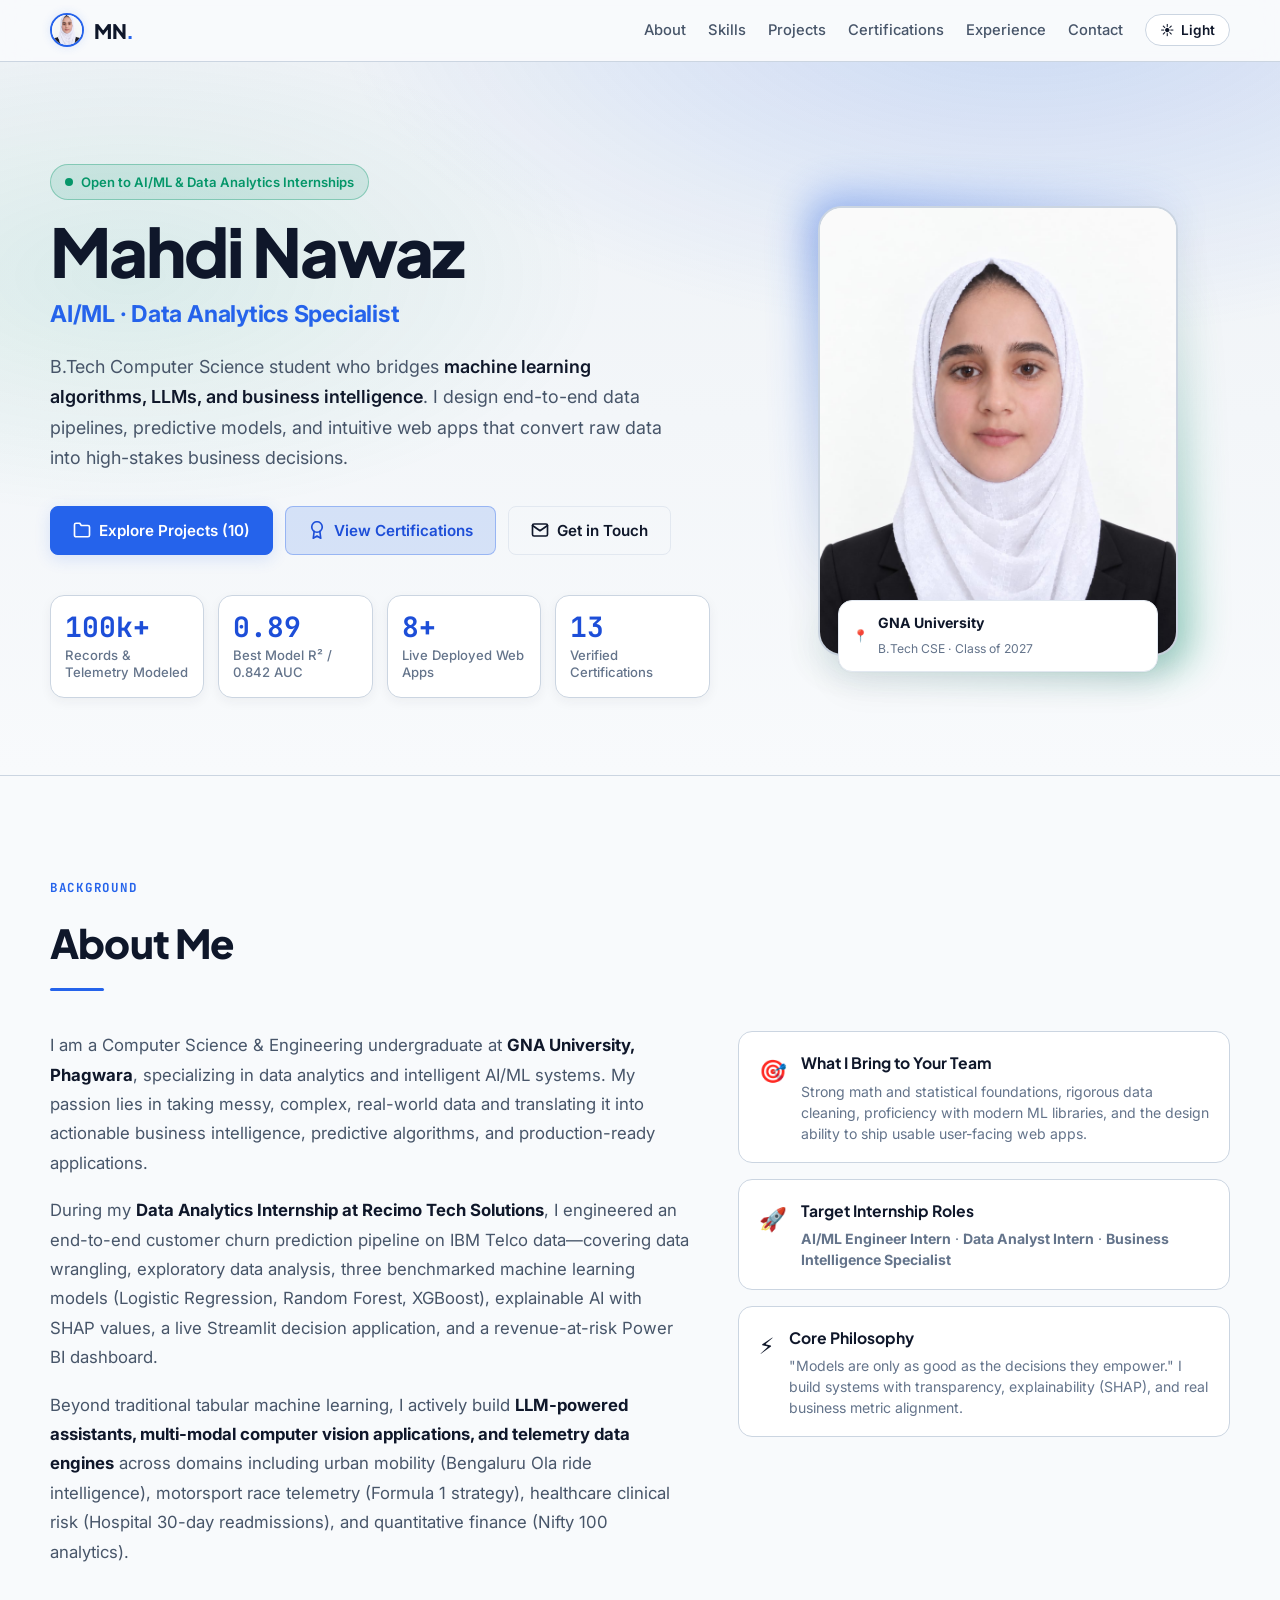
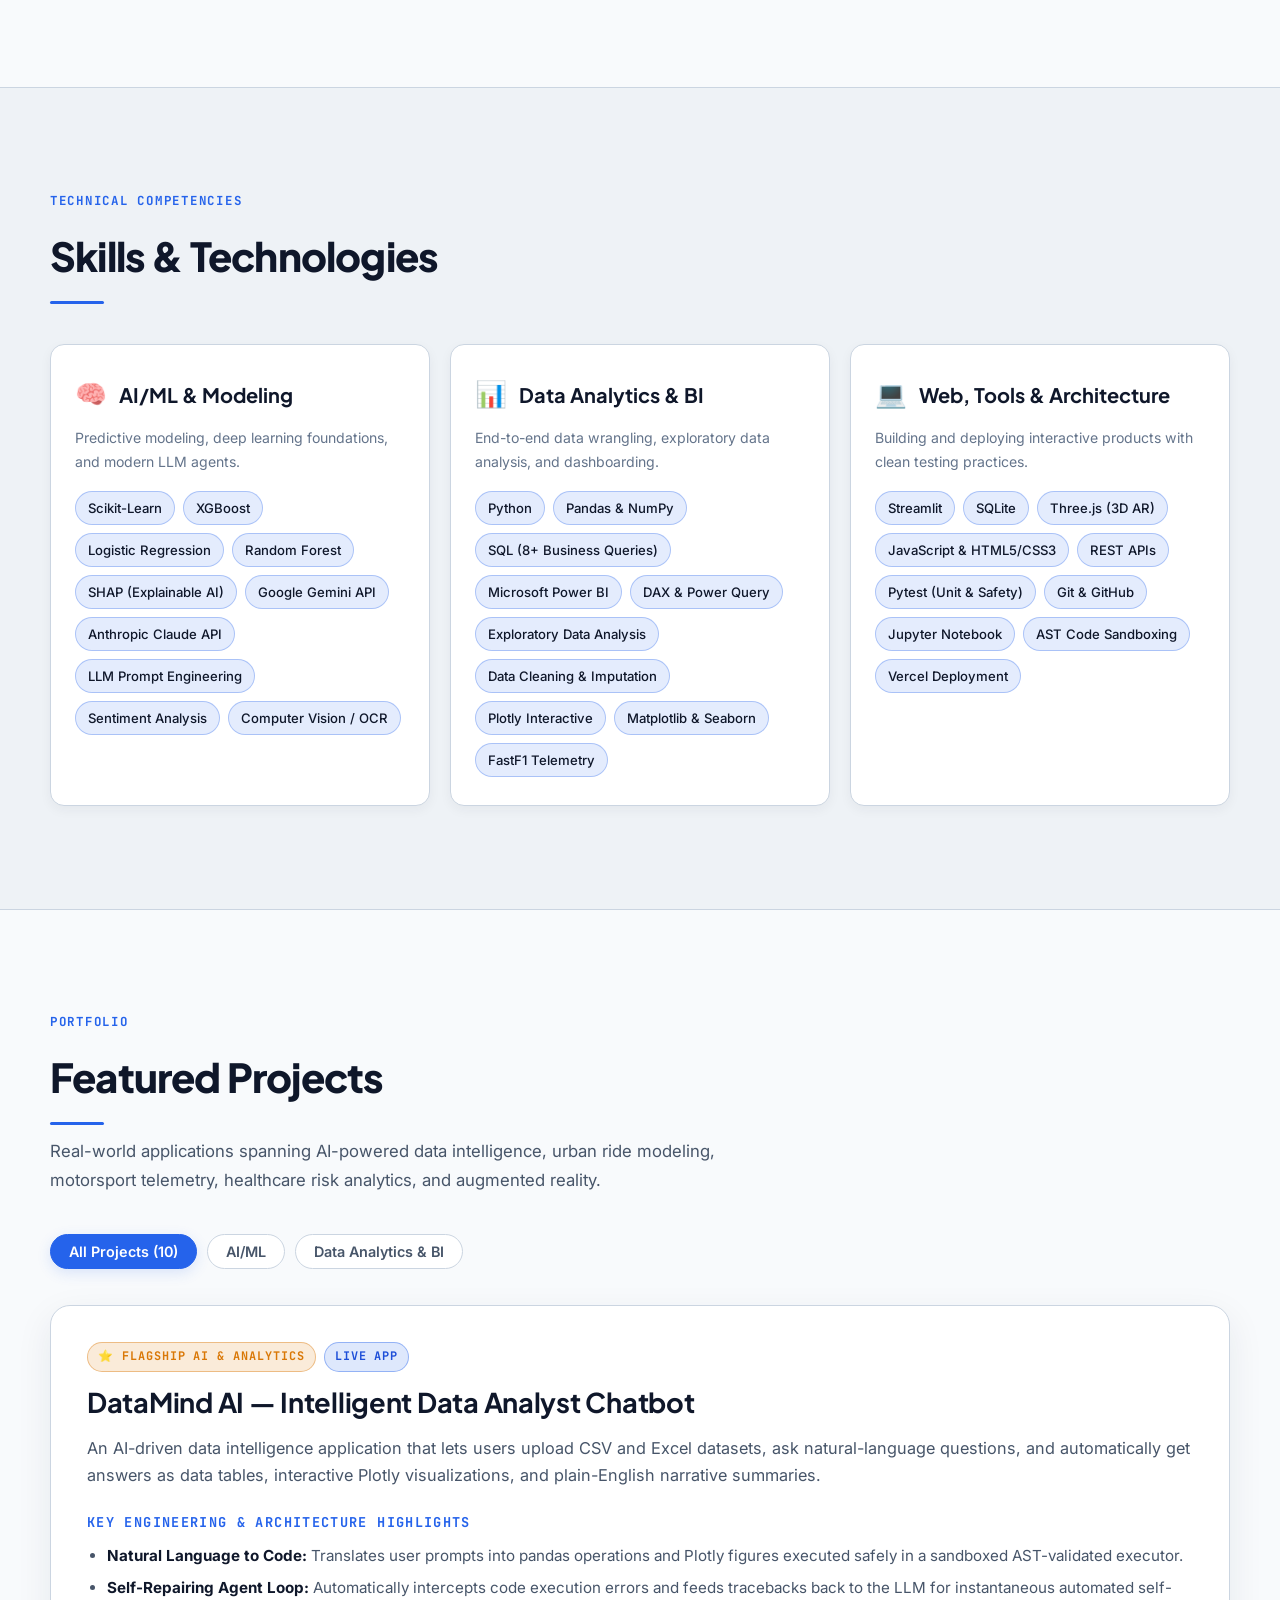
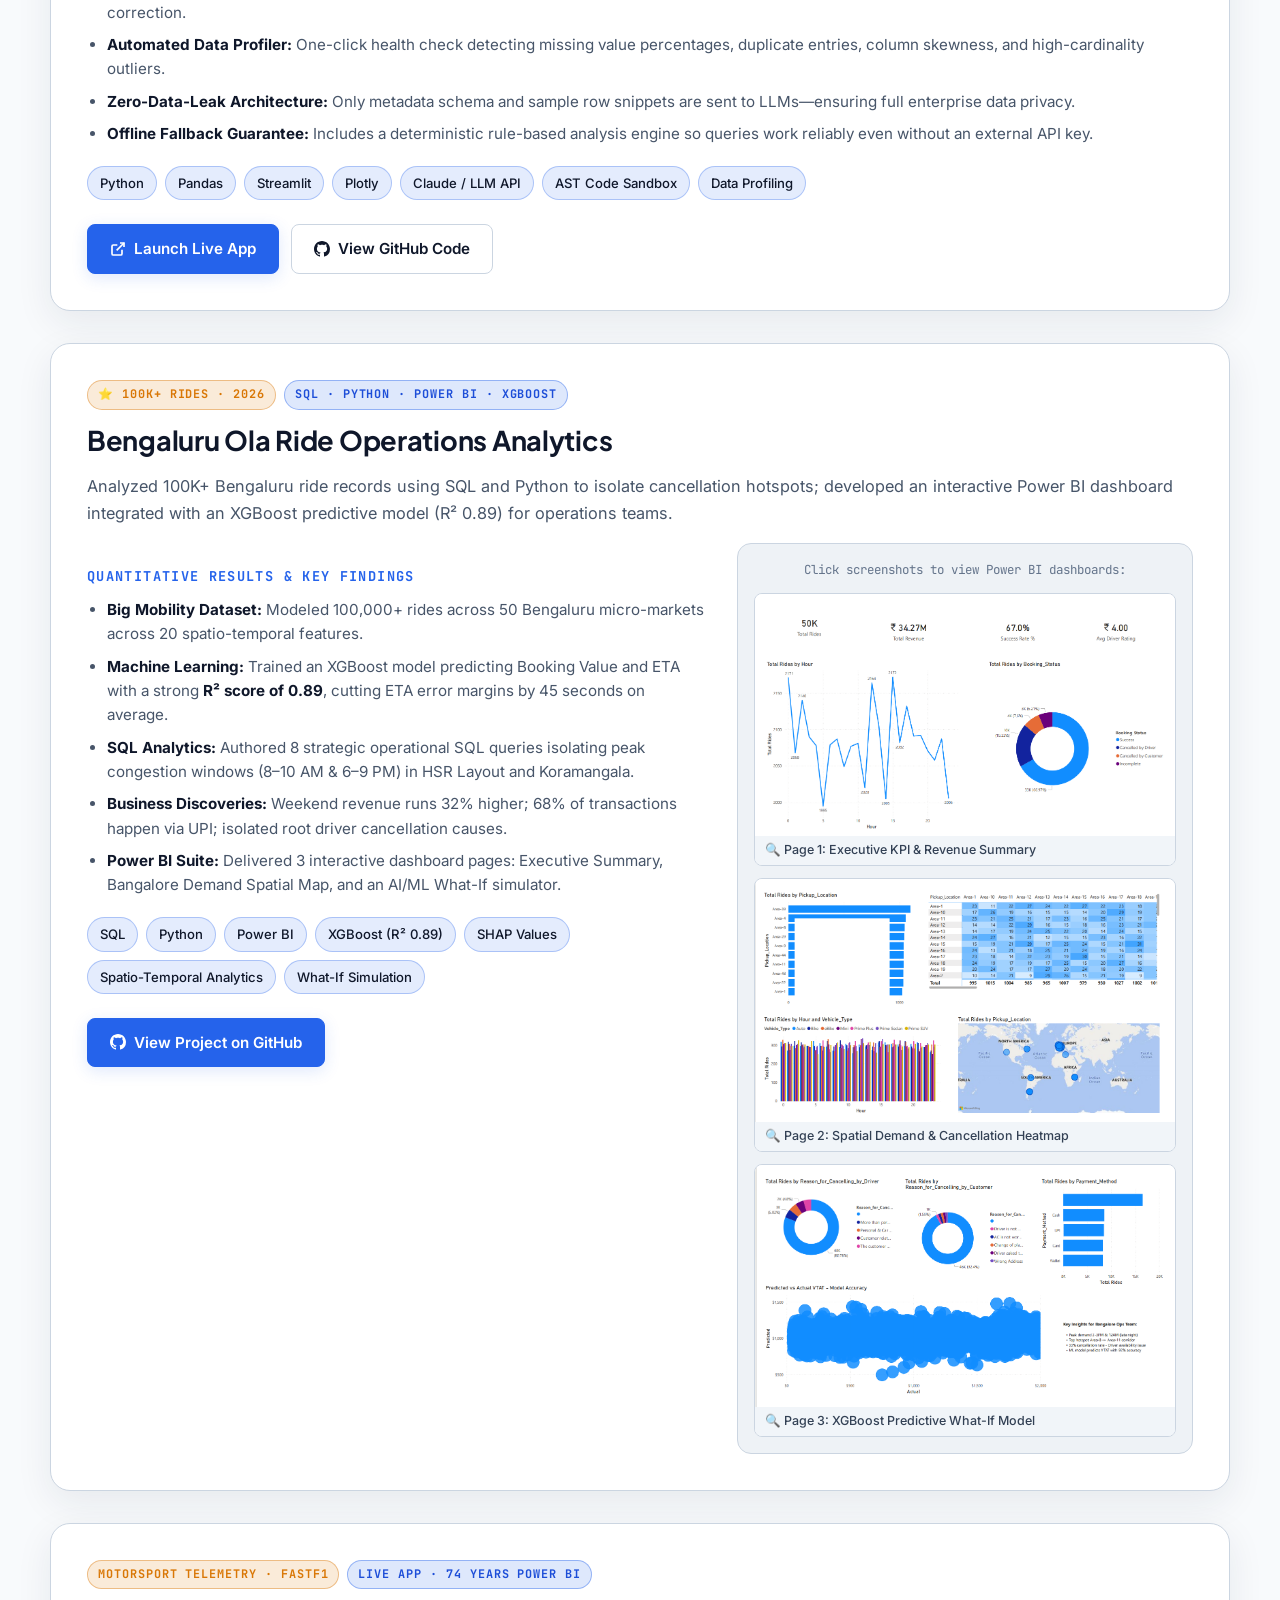
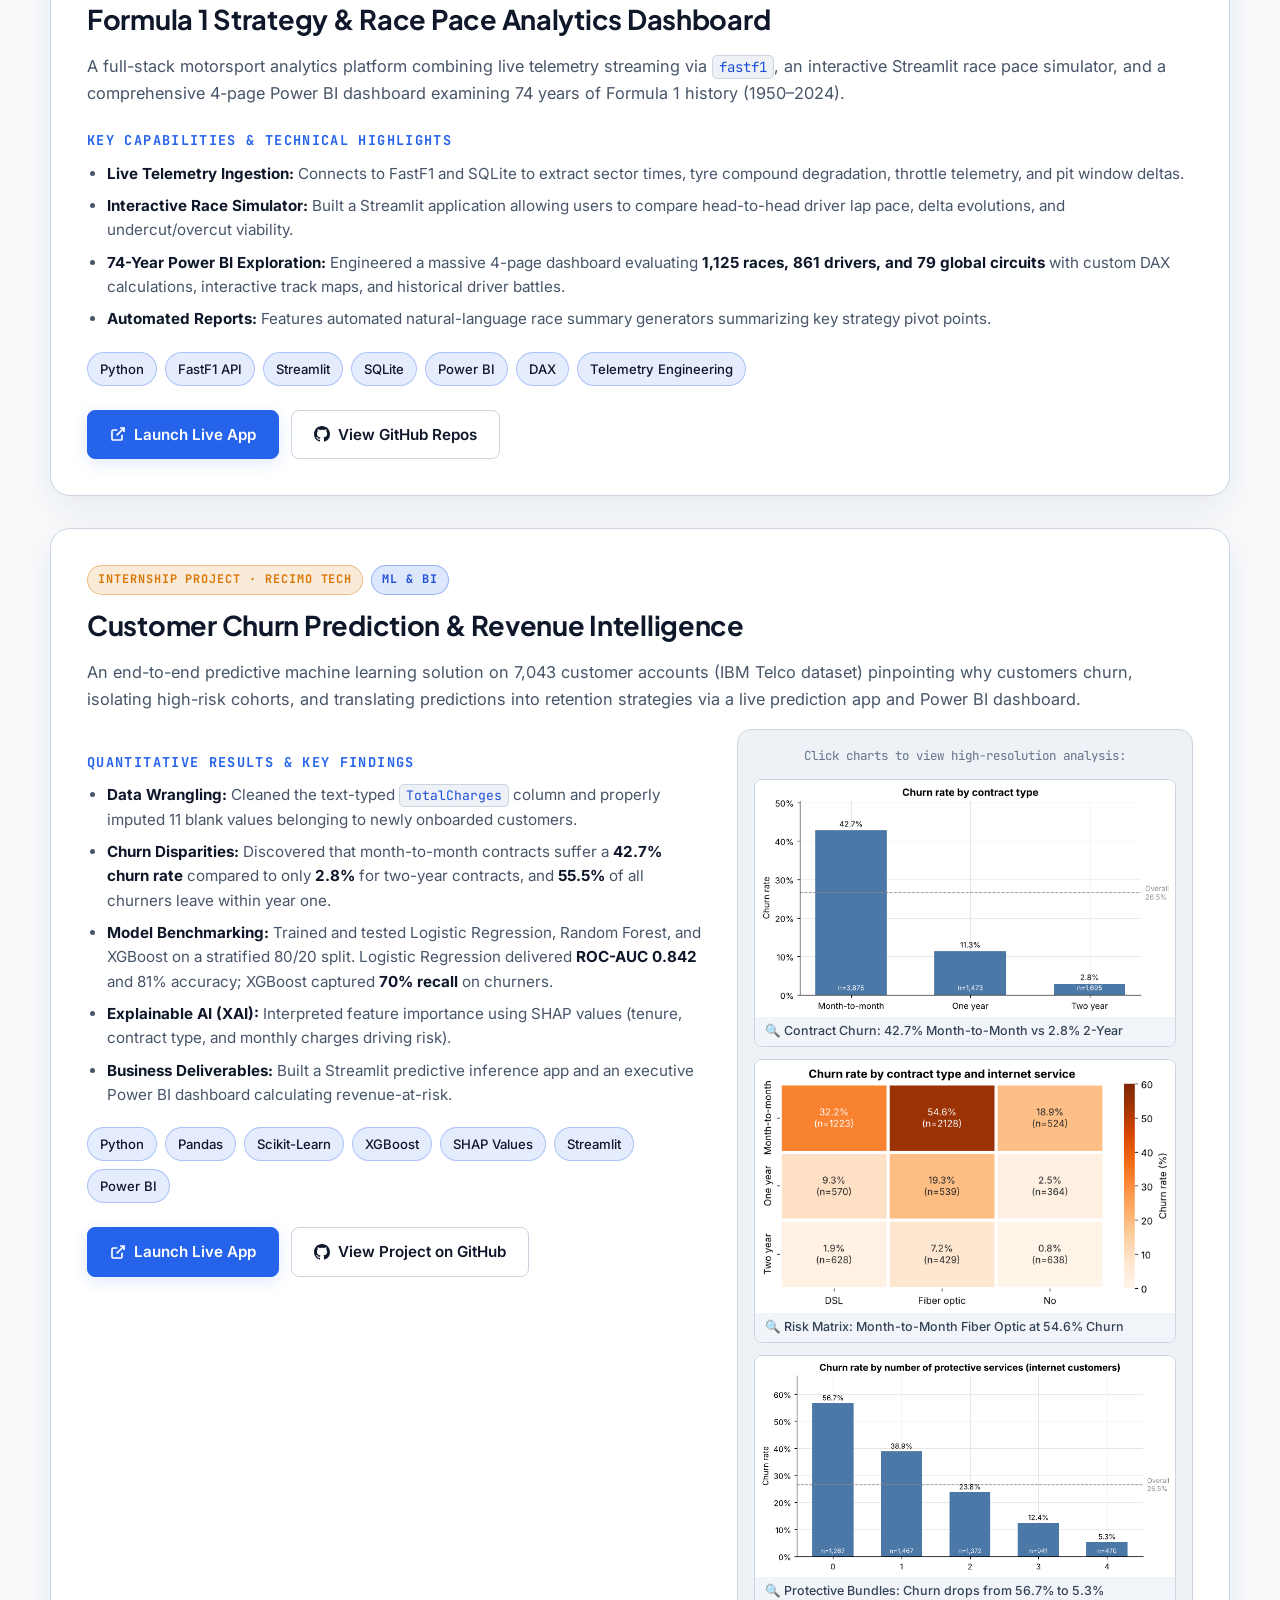
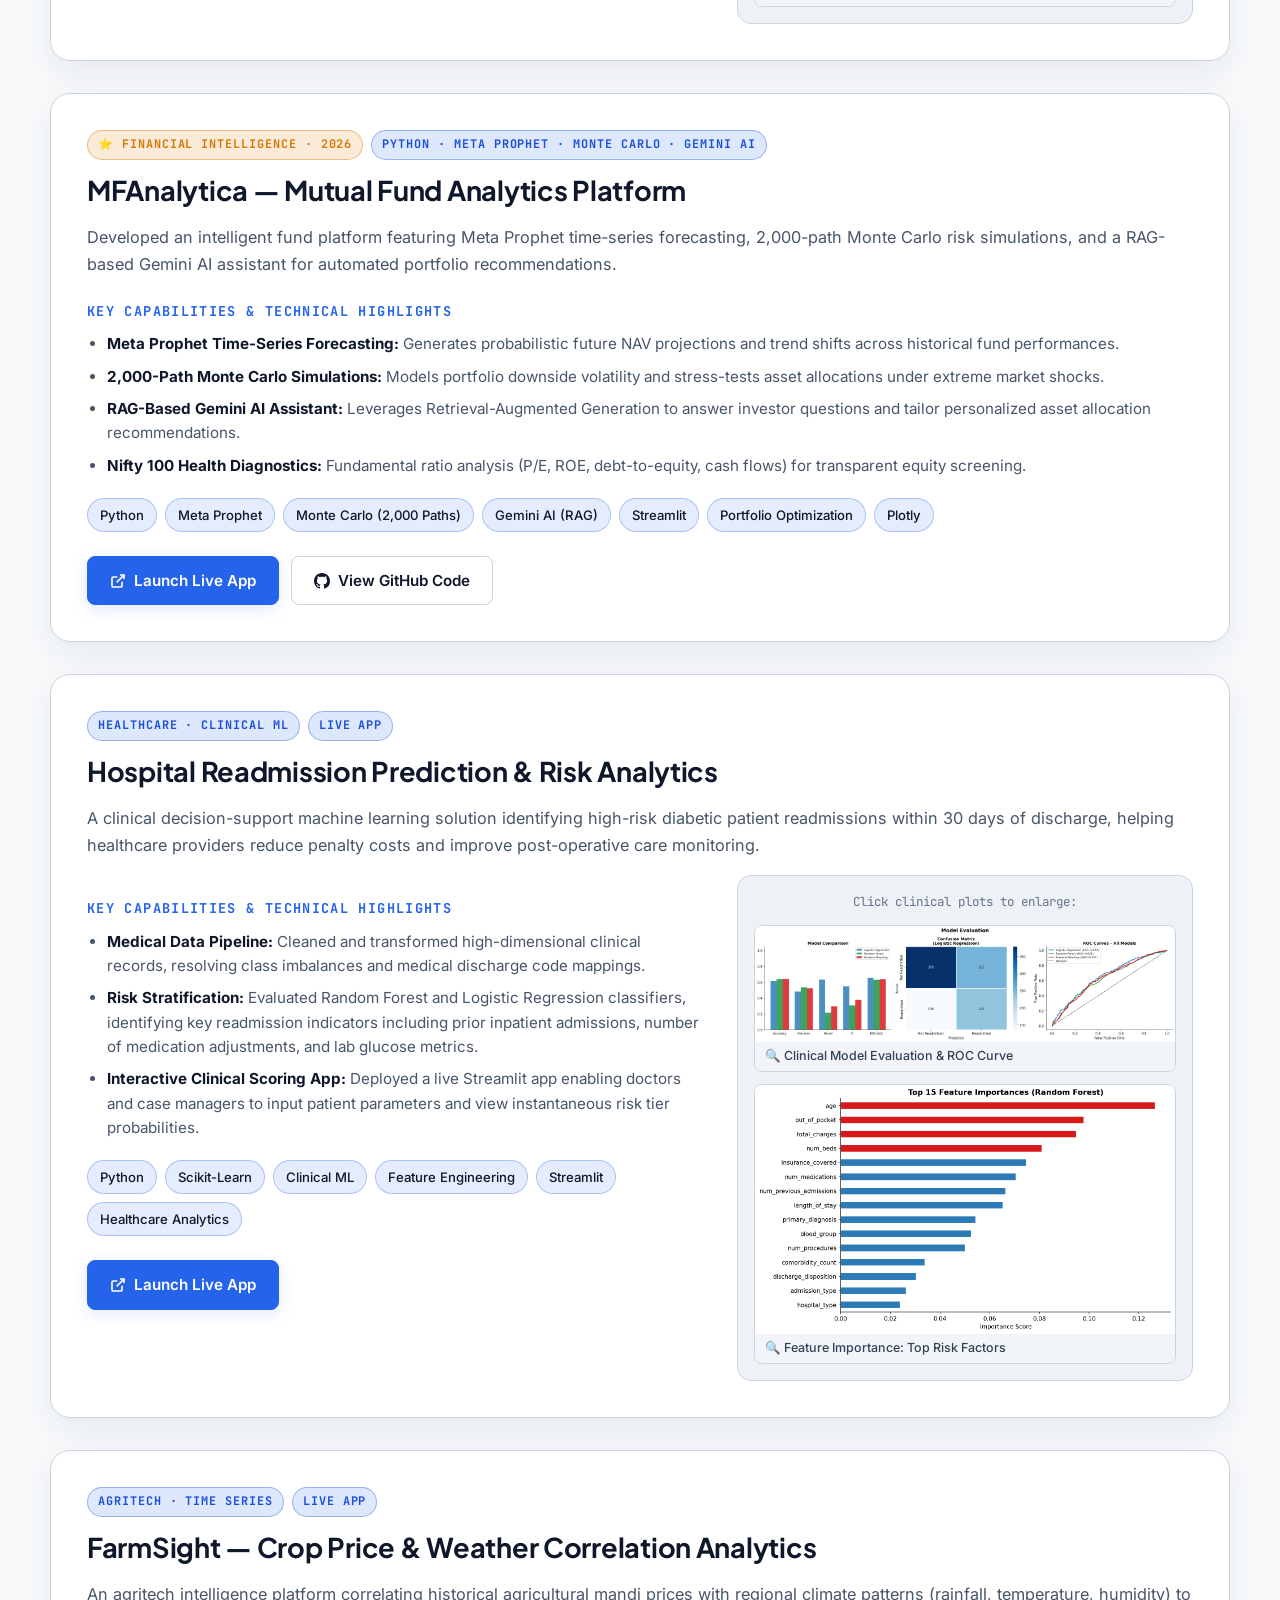
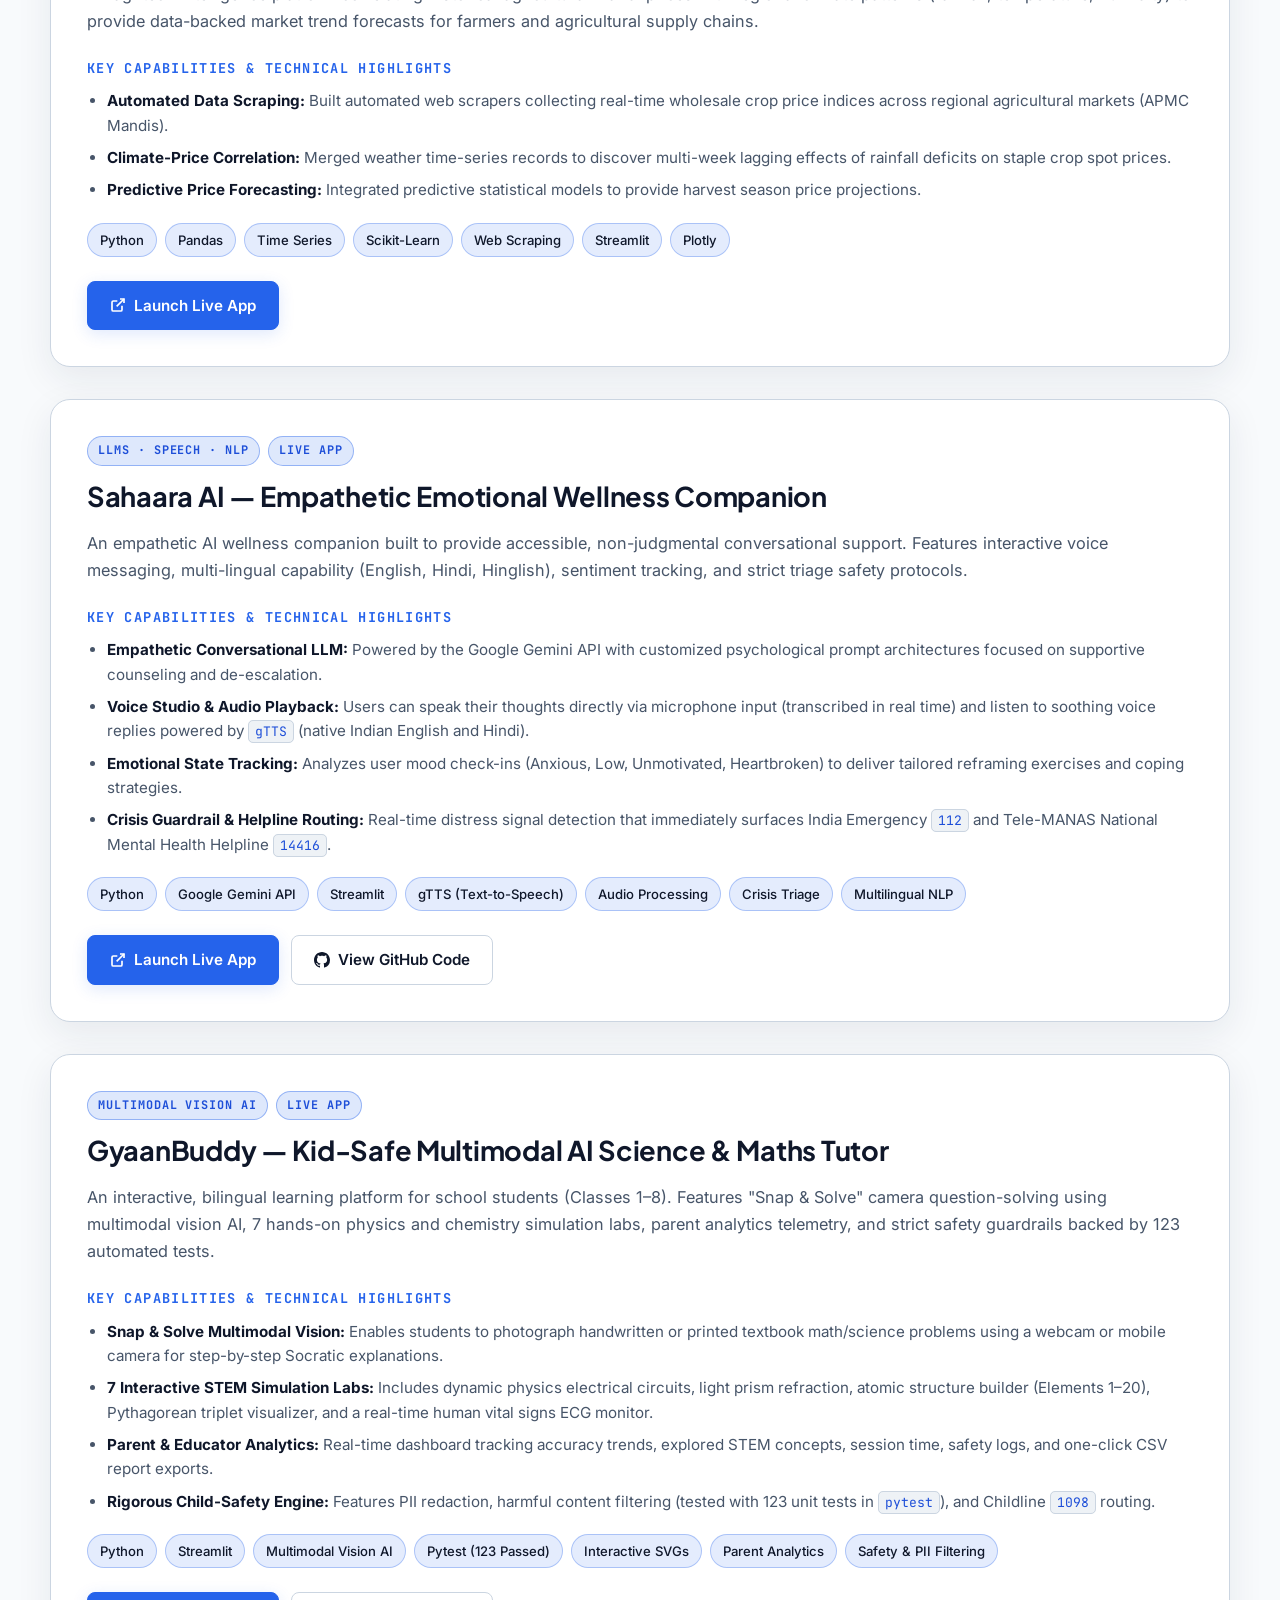
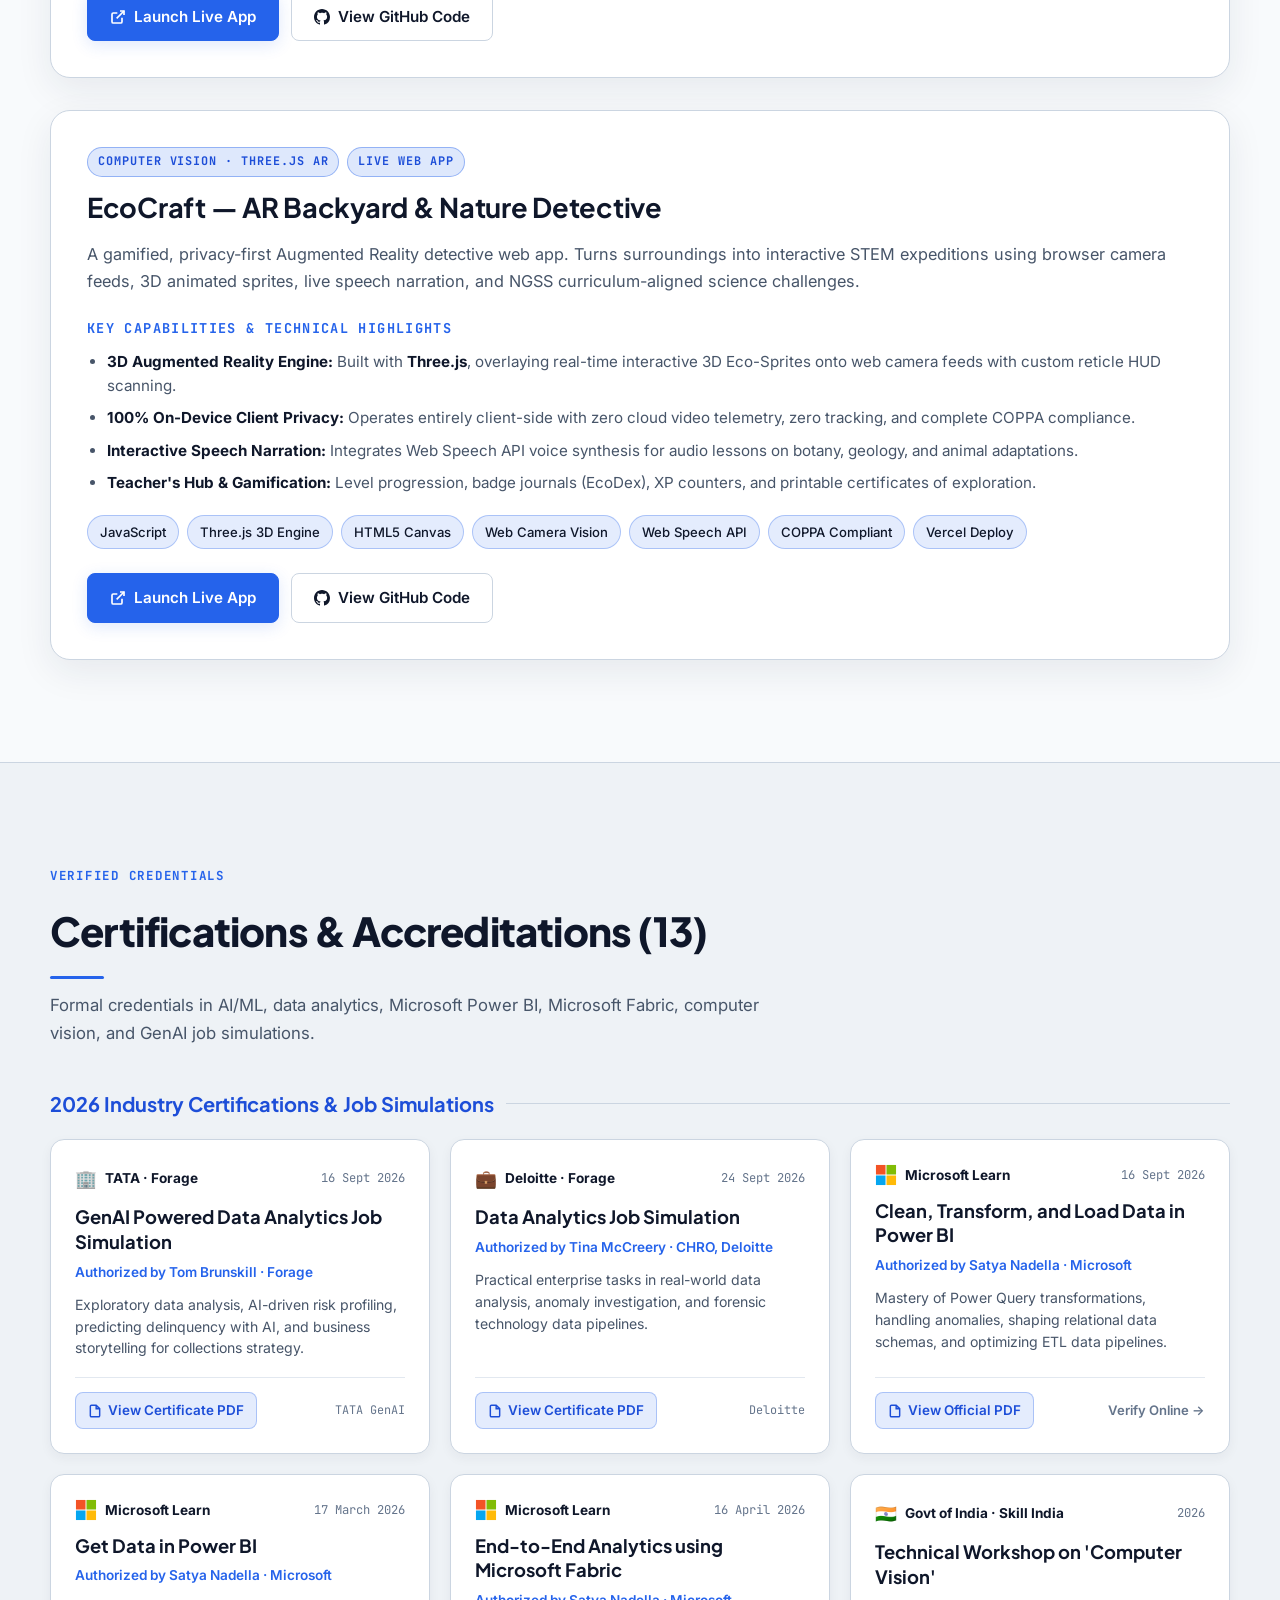
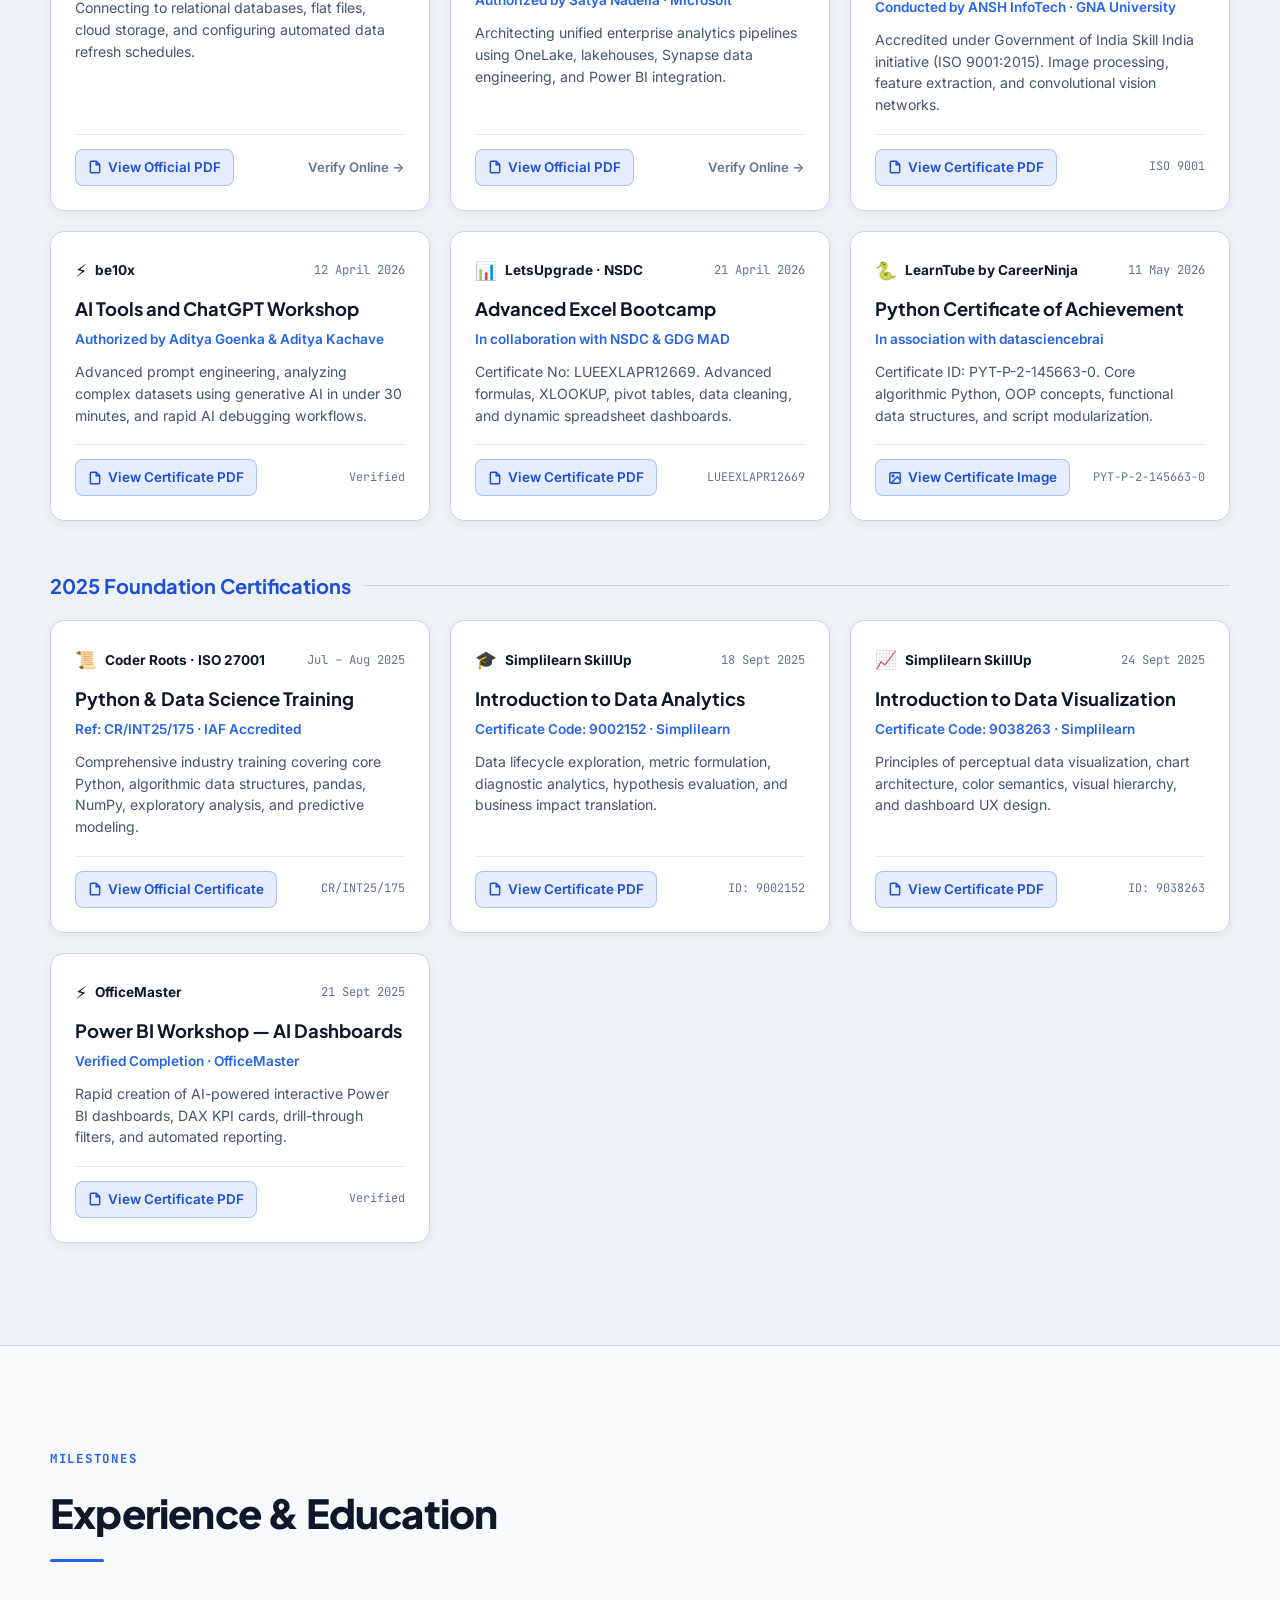
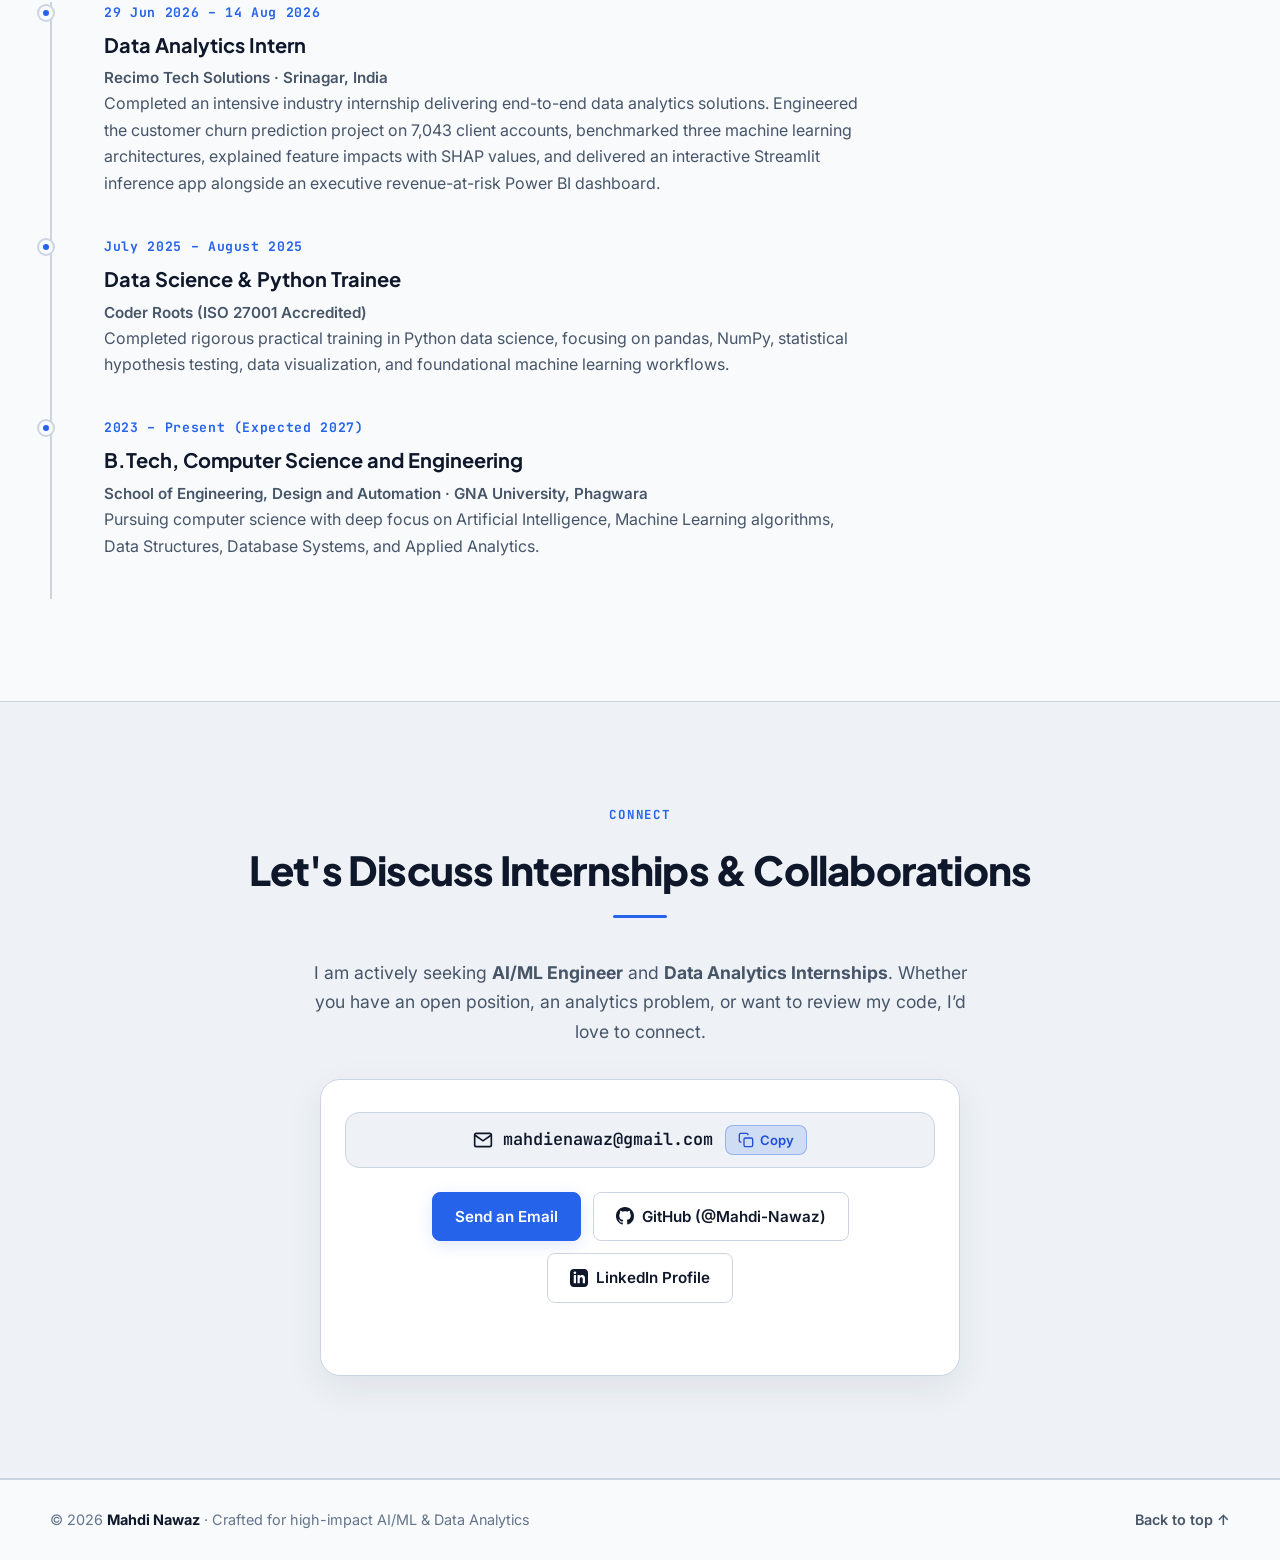
==== portfolio/index.html @ ceb7ed61 "feat: add all 13 certificates (2026 & 2025), live churn app, and verified LinkedIn URL" ====
<!DOCTYPE html>
<html lang="en">
<head>
  <meta charset="UTF-8">
  <meta name="viewport" content="width=device-width, initial-scale=1.0">
  <title>Mahdi Nawaz | AI/ML & Data Analytics Portfolio</title>
  <meta name="description" content="Portfolio of Mahdi Nawaz — B.Tech Computer Science student specializing in AI/ML and Data Analytics. Creator of DataMind AI, F1 Strategy Analytics, Bengaluru Ola Intelligence, FarmSight, Hospital Readmission, Nifty100, Sahaara AI, GyaanBuddy, EcoCraft AR, and Customer Churn Prediction.">
  <meta name="keywords" content="Mahdi Nawaz, AI/ML Engineer, Data Analyst, Machine Learning, Power BI, Streamlit, XGBoost, Scikit-learn, LLMs, Computer Vision, FastF1, Healthcare Analytics">
  <meta name="author" content="Mahdi Nawaz">

  <!-- Open Graph / Social Sharing -->
  <meta property="og:type" content="website">
  <meta property="og:title" content="Mahdi Nawaz | AI/ML & Data Analytics Portfolio">
  <meta property="og:description" content="Explore live-deployed AI/ML systems, predictive models, interactive Power BI dashboards, and data analytics tools built by Mahdi Nawaz.">
  <meta property="og:image" content="assets/profile.png">

  <!-- Favicon -->
  <link rel="icon" href="data:image/svg+xml,<svg xmlns='http://www.w3.org/2000/svg' viewBox='0 0 100 100'><text y='.9em' font-size='90'>🧠</text></svg>">

  <!-- Google Fonts: Plus Jakarta Sans (Headings), Inter (Body), JetBrains Mono (Code/Metrics) -->
  <link rel="preconnect" href="https://fonts.googleapis.com">
  <link rel="preconnect" href="https://fonts.gstatic.com" crossorigin>
  <link href="https://fonts.googleapis.com/css2?family=Inter:wght@400;500;600;700&family=JetBrains+Mono:wght@500;600;700&family=Plus+Jakarta+Sans:wght@600;700;800&display=swap" rel="stylesheet">

  <link rel="stylesheet" href="style.css">
</head>
<body>

  <!-- Sticky Navigation Bar -->
  <header class="nav" id="top">
    <div class="nav-container">
      <a class="brand" href="#top" aria-label="Mahdi Nawaz, home">
        <span class="brand-avatar-mini">
          <img src="assets/profile.png" alt="Mahdi Nawaz profile thumbnail">
        </span>
        <span class="brand-text">MN<span>.</span></span>
      </a>

      <button class="menu-btn" id="menuBtn" aria-label="Toggle navigation menu" aria-expanded="false" aria-controls="navLinks">
        <span></span><span></span><span></span>
      </button>

      <nav id="navLinks" class="links" aria-label="Main Navigation">
        <a href="#about">About</a>
        <a href="#skills">Skills</a>
        <a href="#projects">Projects</a>
        <a href="#certifications">Certifications</a>
        <a href="#experience">Experience</a>
        <a href="#contact">Contact</a>
        
        <button class="theme-btn" id="themeBtn" aria-label="Switch between dark and light theme" title="Toggle Theme">
          <span class="theme-icon" id="themeIcon">🌙</span>
          <span class="theme-text" id="themeText">Dark</span>
        </button>
      </nav>
    </div>
  </header>

  <main>

    <!-- HERO SECTION -->
    <section class="hero">
      <div class="wrap hero-grid">
        
        <div class="hero-content">
          <div class="badge-status">
            <span class="status-pulse"></span>
            <span>Open to AI/ML & Data Analytics Internships</span>
          </div>

          <h1>Mahdi Nawaz</h1>
          <p class="role-title">AI/ML &middot; Data Analytics Specialist</p>
          <p class="lead">
            B.Tech Computer Science student who bridges <strong>machine learning algorithms, LLMs, and business intelligence</strong>. I design end-to-end data pipelines, predictive models, and intuitive web apps that convert raw data into high-stakes business decisions.
          </p>

          <div class="cta">
            <a class="btn primary" href="#projects">
              <svg width="18" height="18" viewBox="0 0 24 24" fill="none" stroke="currentColor" stroke-width="2.2" stroke-linecap="round" stroke-linejoin="round"><path d="M22 19a2 2 0 0 1-2 2H4a2 2 0 0 1-2-2V5a2 2 0 0 1 2-2h5l2 3h9a2 2 0 0 1 2 2z"></path></svg>
              Explore Projects (10)
            </a>
            <a class="btn secondary" href="#certifications">
              <svg width="18" height="18" viewBox="0 0 24 24" fill="none" stroke="currentColor" stroke-width="2.2" stroke-linecap="round" stroke-linejoin="round"><circle cx="12" cy="8" r="7"></circle><polyline points="8.21 13.89 7 23 12 20 17 23 15.79 13.88"></polyline></svg>
              View Certifications
            </a>
            <a class="btn outline" href="mailto:mahdienawaz@gmail.com" id="btnContactHero">
              <svg width="18" height="18" viewBox="0 0 24 24" fill="none" stroke="currentColor" stroke-width="2.2" stroke-linecap="round" stroke-linejoin="round"><path d="M4 4h16c1.1 0 2 .9 2 2v12c0 1.1-.9 2-2 2H4c-1.1 0-2-.9-2-2V6c0-1.1.9-2 2-2z"></path><polyline points="22,6 12,13 2,6"></polyline></svg>
              Get in Touch
            </a>
          </div>

          <!-- Highlight KPI Stats -->
          <ul class="stats" aria-label="Career Highlights">
            <li>
              <strong>100k+</strong>
              <span>Records & Telemetry Modeled</span>
            </li>
            <li>
              <strong>0.89</strong>
              <span>Best Model R&sup2; / 0.842 AUC</span>
            </li>
            <li>
              <strong>8+</strong>
              <span>Live Deployed Web Apps</span>
            </li>
            <li>
              <strong>13</strong>
              <span>Verified Certifications</span>
            </li>
          </ul>
        </div>

        <!-- Profile Photo Card -->
        <div class="hero-visual">
          <div class="avatar-card">
            <div class="avatar-halo"></div>
            <div class="avatar-frame">
              <img src="assets/profile.png" alt="Mahdi Nawaz — AI/ML and Data Analytics Specialist" class="avatar-img">
            </div>
            <div class="avatar-badge">
              <span class="badge-icon">📍</span>
              <div>
                <strong>GNA University</strong>
                <span>B.Tech CSE &middot; Class of 2027</span>
              </div>
            </div>
          </div>
        </div>

      </div>
    </section>

    <!-- ABOUT SECTION -->
    <section id="about" class="section">
      <div class="wrap">
        <div class="section-header reveal">
          <p class="eyebrow">Background</p>
          <h2>About Me</h2>
        </div>

        <div class="about-grid">
          <div class="about-text reveal">
            <p>
              I am a Computer Science & Engineering undergraduate at <strong>GNA University, Phagwara</strong>, specializing in data analytics and intelligent AI/ML systems. My passion lies in taking messy, complex, real-world data and translating it into actionable business intelligence, predictive algorithms, and production-ready applications.
            </p>
            <p>
              During my <strong>Data Analytics Internship at Recimo Tech Solutions</strong>, I engineered an end-to-end customer churn prediction pipeline on IBM Telco data—covering data wrangling, exploratory data analysis, three benchmarked machine learning models (Logistic Regression, Random Forest, XGBoost), explainable AI with SHAP values, a live Streamlit decision application, and a revenue-at-risk Power BI dashboard.
            </p>
            <p>
              Beyond traditional tabular machine learning, I actively build <strong>LLM-powered assistants, multi-modal computer vision applications, and telemetry data engines</strong> across domains including urban mobility (Bengaluru Ola ride intelligence), motorsport race telemetry (Formula 1 strategy), healthcare clinical risk (Hospital 30-day readmissions), and quantitative finance (Nifty 100 analytics).
            </p>
          </div>

          <div class="about-highlights reveal">
            <div class="highlight-box">
              <div class="hl-icon">🎯</div>
              <div>
                <h4>What I Bring to Your Team</h4>
                <p>Strong math and statistical foundations, rigorous data cleaning, proficiency with modern ML libraries, and the design ability to ship usable user-facing web apps.</p>
              </div>
            </div>
            <div class="highlight-box">
              <div class="hl-icon">🚀</div>
              <div>
                <h4>Target Internship Roles</h4>
                <p><strong>AI/ML Engineer Intern</strong> &middot; <strong>Data Analyst Intern</strong> &middot; <strong>Business Intelligence Specialist</strong></p>
              </div>
            </div>
            <div class="highlight-box">
              <div class="hl-icon">⚡</div>
              <div>
                <h4>Core Philosophy</h4>
                <p>"Models are only as good as the decisions they empower." I build systems with transparency, explainability (SHAP), and real business metric alignment.</p>
              </div>
            </div>
          </div>
        </div>
      </div>
    </section>

    <!-- SKILLS SECTION -->
    <section id="skills" class="section alt">
      <div class="wrap">
        <div class="section-header reveal">
          <p class="eyebrow">Technical Competencies</p>
          <h2>Skills & Technologies</h2>
        </div>

        <div class="cards three">
          <article class="card reveal">
            <div class="card-icon-header">
              <span class="card-icon">🧠</span>
              <h3>AI/ML & Modeling</h3>
            </div>
            <p class="card-desc">Predictive modeling, deep learning foundations, and modern LLM agents.</p>
            <ul class="chips">
              <li>Scikit-Learn</li>
              <li>XGBoost</li>
              <li>Logistic Regression</li>
              <li>Random Forest</li>
              <li>SHAP (Explainable AI)</li>
              <li>Google Gemini API</li>
              <li>Anthropic Claude API</li>
              <li>LLM Prompt Engineering</li>
              <li>Sentiment Analysis</li>
              <li>Computer Vision / OCR</li>
            </ul>
          </article>

          <article class="card reveal">
            <div class="card-icon-header">
              <span class="card-icon">📊</span>
              <h3>Data Analytics & BI</h3>
            </div>
            <p class="card-desc">End-to-end data wrangling, exploratory data analysis, and dashboarding.</p>
            <ul class="chips">
              <li>Python</li>
              <li>Pandas & NumPy</li>
              <li>SQL (8+ Business Queries)</li>
              <li>Microsoft Power BI</li>
              <li>DAX & Power Query</li>
              <li>Exploratory Data Analysis</li>
              <li>Data Cleaning & Imputation</li>
              <li>Plotly Interactive</li>
              <li>Matplotlib & Seaborn</li>
              <li>FastF1 Telemetry</li>
            </ul>
          </article>

          <article class="card reveal">
            <div class="card-icon-header">
              <span class="card-icon">💻</span>
              <h3>Web, Tools & Architecture</h3>
            </div>
            <p class="card-desc">Building and deploying interactive products with clean testing practices.</p>
            <ul class="chips">
              <li>Streamlit</li>
              <li>SQLite</li>
              <li>Three.js (3D AR)</li>
              <li>JavaScript & HTML5/CSS3</li>
              <li>REST APIs</li>
              <li>Pytest (Unit & Safety)</li>
              <li>Git & GitHub</li>
              <li>Jupyter Notebook</li>
              <li>AST Code Sandboxing</li>
              <li>Vercel Deployment</li>
            </ul>
          </article>
        </div>
      </div>
    </section>

    <!-- PROJECTS SECTION -->
    <section id="projects" class="section">
      <div class="wrap">
        <div class="section-header reveal">
          <p class="eyebrow">Portfolio</p>
          <h2>Featured Projects</h2>
          <p class="section-subtitle">Real-world applications spanning AI-powered data intelligence, urban ride modeling, motorsport telemetry, healthcare risk analytics, and augmented reality.</p>
        </div>

        <!-- Filter Buttons -->
        <div class="filter-bar reveal">
          <button class="filter-btn active" data-filter="all">All Projects (10)</button>
          <button class="filter-btn" data-filter="ai-ml">AI/ML</button>
          <button class="filter-btn" data-filter="data-analytics">Data Analytics & BI</button>
        </div>

        <div class="projects-container">

          <!-- PROJECT 1: DataMind AI -->
          <article class="project-card reveal" data-category="ai-ml data-analytics">
            <div class="project-header">
              <div class="project-meta">
                <span class="badge featured">⭐ Flagship AI & Analytics</span>
                <span class="badge tag">Live App</span>
              </div>
              <h3 class="project-title">DataMind AI &mdash; Intelligent Data Analyst Chatbot</h3>
              <p class="project-summary">
                An AI-driven data intelligence application that lets users upload CSV and Excel datasets, ask natural-language questions, and automatically get answers as data tables, interactive Plotly visualizations, and plain-English narrative summaries.
              </p>
            </div>

            <div class="project-body">
              <h4>Key Engineering & Architecture Highlights</h4>
              <ul class="list">
                <li><strong>Natural Language to Code:</strong> Translates user prompts into pandas operations and Plotly figures executed safely in a sandboxed AST-validated executor.</li>
                <li><strong>Self-Repairing Agent Loop:</strong> Automatically intercepts code execution errors and feeds tracebacks back to the LLM for instantaneous automated self-correction.</li>
                <li><strong>Automated Data Profiler:</strong> One-click health check detecting missing value percentages, duplicate entries, column skewness, and high-cardinality outliers.</li>
                <li><strong>Zero-Data-Leak Architecture:</strong> Only metadata schema and sample row snippets are sent to LLMs—ensuring full enterprise data privacy.</li>
                <li><strong>Offline Fallback Guarantee:</strong> Includes a deterministic rule-based analysis engine so queries work reliably even without an external API key.</li>
              </ul>

              <div class="project-badges-row">
                <ul class="chips">
                  <li>Python</li>
                  <li>Pandas</li>
                  <li>Streamlit</li>
                  <li>Plotly</li>
                  <li>Claude / LLM API</li>
                  <li>AST Code Sandbox</li>
                  <li>Data Profiling</li>
                </ul>
              </div>

              <div class="project-actions">
                <a class="btn primary" href="https://datamind-ai-intelligent.streamlit.app/" target="_blank" rel="noopener">
                  <svg width="16" height="16" viewBox="0 0 24 24" fill="none" stroke="currentColor" stroke-width="2.5"><path d="M18 13v6a2 2 0 0 1-2 2H5a2 2 0 0 1-2-2V8a2 2 0 0 1 2-2h6"></path><polyline points="15 3 21 3 21 9"></polyline><line x1="10" y1="14" x2="21" y2="3"></line></svg>
                  Launch Live App
                </a>
                <a class="btn" href="https://github.com/Mahdi-Nawaz/DataMind-AI-Intelligent-Data-Analyst-Chatbot" target="_blank" rel="noopener">
                  <svg width="16" height="16" viewBox="0 0 24 24" fill="currentColor"><path d="M12 0C5.37 0 0 5.37 0 12c0 5.31 3.435 9.795 8.205 11.385.6.105.825-.255.825-.57 0-.285-.015-1.23-.015-2.235-3.015.555-3.795-.735-4.035-1.41-.135-.345-.72-1.41-1.23-1.695-.42-.225-1.02-.78-.015-.795.945-.015 1.62.87 1.845 1.23 1.08 1.815 2.805 1.305 3.495.99.105-.78.42-1.305.765-1.605-2.67-.3-5.46-1.335-5.46-5.925 0-1.305.465-2.385 1.23-3.225-.12-.3-.54-1.53.12-3.18 0 0 1.005-.315 3.3 1.23.96-.27 1.98-.405 3-.405s2.04.135 3 .405c2.295-1.56 3.3-1.23 3.3-1.23.66 1.65.24 2.88.12 3.18.765.84 1.23 1.905 1.23 3.225 0 4.605-2.805 5.625-5.475 5.925.435.375.81 1.095.81 2.22 0 1.605-.015 2.895-.015 3.3 0 .315.225.69.825.57A12.02 12.02 0 0 0 24 12c0-6.63-5.37-12-12-12z"/></svg>
                  View GitHub Code
                </a>
              </div>
            </div>
          </article>

          <!-- PROJECT 2: Bengaluru Ola Ride Operations Analytics -->
          <article class="project-card reveal" data-category="data-analytics ai-ml">
            <div class="project-header">
              <div class="project-meta">
                <span class="badge featured">⭐ 100K+ Rides &middot; 2026</span>
                <span class="badge tag">SQL &middot; Python &middot; Power BI &middot; XGBoost</span>
              </div>
              <h3 class="project-title">Bengaluru Ola Ride Operations Analytics</h3>
              <p class="project-summary">
                Analyzed 100K+ Bengaluru ride records using SQL and Python to isolate cancellation hotspots; developed an interactive Power BI dashboard integrated with an XGBoost predictive model (R&sup2; 0.89) for operations teams.
              </p>
            </div>

            <div class="project-grid-media">
              <div class="project-details">
                <h4>Quantitative Results & Key Findings</h4>
                <ul class="list">
                  <li><strong>Big Mobility Dataset:</strong> Modeled 100,000+ rides across 50 Bengaluru micro-markets across 20 spatio-temporal features.</li>
                  <li><strong>Machine Learning:</strong> Trained an XGBoost model predicting Booking Value and ETA with a strong <strong>R&sup2; score of 0.89</strong>, cutting ETA error margins by 45 seconds on average.</li>
                  <li><strong>SQL Analytics:</strong> Authored 8 strategic operational SQL queries isolating peak congestion windows (8–10 AM & 6–9 PM) in HSR Layout and Koramangala.</li>
                  <li><strong>Business Discoveries:</strong> Weekend revenue runs 32% higher; 68% of transactions happen via UPI; isolated root driver cancellation causes.</li>
                  <li><strong>Power BI Suite:</strong> Delivered 3 interactive dashboard pages: Executive Summary, Bangalore Demand Spatial Map, and an AI/ML What-If simulator.</li>
                </ul>

                <div class="project-badges-row">
                  <ul class="chips">
                    <li>SQL</li>
                    <li>Python</li>
                    <li>Power BI</li>
                    <li>XGBoost (R&sup2; 0.89)</li>
                    <li>SHAP Values</li>
                    <li>Spatio-Temporal Analytics</li>
                    <li>What-If Simulation</li>
                  </ul>
                </div>

                <div class="project-actions">
                  <a class="btn primary" href="https://github.com/Mahdi-Nawaz/Bengaluru-Ola-Ride-Intelligence-ETA-Prediction-with-XGBoost-PowerBI." target="_blank" rel="noopener">
                    <svg width="16" height="16" viewBox="0 0 24 24" fill="currentColor"><path d="M12 0C5.37 0 0 5.37 0 12c0 5.31 3.435 9.795 8.205 11.385.6.105.825-.255.825-.57 0-.285-.015-1.23-.015-2.235-3.015.555-3.795-.735-4.035-1.41-.135-.345-.72-1.41-1.23-1.695-.42-.225-1.02-.78-.015-.795.945-.015 1.62.87 1.845 1.23 1.08 1.815 2.805 1.305 3.495.99.105-.78.42-1.305.765-1.605-2.67-.3-5.46-1.335-5.46-5.925 0-1.305.465-2.385 1.23-3.225-.12-.3-.54-1.53.12-3.18 0 0 1.005-.315 3.3 1.23.96-.27 1.98-.405 3-.405s2.04.135 3 .405c2.295-1.56 3.3-1.23 3.3-1.23.66 1.65.24 2.88.12 3.18.765.84 1.23 1.905 1.23 3.225 0 4.605-2.805 5.625-5.475 5.925.435.375.81 1.095.81 2.22 0 1.605-.015 2.895-.015 3.3 0 .315.225.69.825.57A12.02 12.02 0 0 0 24 12c0-6.63-5.37-12-12-12z"/></svg>
                    View Project on GitHub
                  </a>
                </div>
              </div>

              <!-- Visual Charts Media Gallery -->
              <div class="project-media-col">
                <p class="media-hint">Click screenshots to view Power BI dashboards:</p>
                <div class="media-gallery">
                  <figure class="media-item" onclick="openLightbox('assets/ola/page1.png', 'Ola Bengaluru Analytics: Executive Summary Dashboard')">
                    <img src="assets/ola/page1.png" alt="Ola Bengaluru Analytics: Executive Summary Dashboard" loading="lazy">
                    <figcaption>🔍 Page 1: Executive KPI & Revenue Summary</figcaption>
                  </figure>
                  <figure class="media-item" onclick="openLightbox('assets/ola/page2.png', 'Ola Bengaluru Analytics: Bangalore Demand Heatmap')">
                    <img src="assets/ola/page2.png" alt="Ola Bengaluru Analytics: Bangalore Demand Heatmap" loading="lazy">
                    <figcaption>🔍 Page 2: Spatial Demand & Cancellation Heatmap</figcaption>
                  </figure>
                  <figure class="media-item" onclick="openLightbox('assets/ola/page3.png', 'Ola Bengaluru Analytics: AI/ML Predictive Model')">
                    <img src="assets/ola/page3.png" alt="Ola Bengaluru Analytics: AI/ML Predictive Model" loading="lazy">
                    <figcaption>🔍 Page 3: XGBoost Predictive What-If Model</figcaption>
                  </figure>
                </div>
              </div>
            </div>
          </article>

          <!-- PROJECT 3: Formula 1 Strategy Analytics -->
          <article class="project-card reveal" data-category="data-analytics ai-ml">
            <div class="project-header">
              <div class="project-meta">
                <span class="badge featured">Motorsport Telemetry &middot; FastF1</span>
                <span class="badge tag">Live App &middot; 74 Years Power BI</span>
              </div>
              <h3 class="project-title">Formula 1 Strategy & Race Pace Analytics Dashboard</h3>
              <p class="project-summary">
                A full-stack motorsport analytics platform combining live telemetry streaming via <code>fastf1</code>, an interactive Streamlit race pace simulator, and a comprehensive 4-page Power BI dashboard examining 74 years of Formula 1 history (1950–2024).
              </p>
            </div>

            <div class="project-body">
              <h4>Key Capabilities & Technical Highlights</h4>
              <ul class="list">
                <li><strong>Live Telemetry Ingestion:</strong> Connects to FastF1 and SQLite to extract sector times, tyre compound degradation, throttle telemetry, and pit window deltas.</li>
                <li><strong>Interactive Race Simulator:</strong> Built a Streamlit application allowing users to compare head-to-head driver lap pace, delta evolutions, and undercut/overcut viability.</li>
                <li><strong>74-Year Power BI Exploration:</strong> Engineered a massive 4-page dashboard evaluating <strong>1,125 races, 861 drivers, and 79 global circuits</strong> with custom DAX calculations, interactive track maps, and historical driver battles.</li>
                <li><strong>Automated Reports:</strong> Features automated natural-language race summary generators summarizing key strategy pivot points.</li>
              </ul>

              <div class="project-badges-row">
                <ul class="chips">
                  <li>Python</li>
                  <li>FastF1 API</li>
                  <li>Streamlit</li>
                  <li>SQLite</li>
                  <li>Power BI</li>
                  <li>DAX</li>
                  <li>Telemetry Engineering</li>
                </ul>
              </div>

              <div class="project-actions">
                <a class="btn primary" href="https://f1-strategy-analytics.streamlit.app/" target="_blank" rel="noopener">
                  <svg width="16" height="16" viewBox="0 0 24 24" fill="none" stroke="currentColor" stroke-width="2.5"><path d="M18 13v6a2 2 0 0 1-2 2H5a2 2 0 0 1-2-2V8a2 2 0 0 1 2-2h6"></path><polyline points="15 3 21 3 21 9"></polyline><line x1="10" y1="14" x2="21" y2="3"></line></svg>
                  Launch Live App
                </a>
                <a class="btn" href="https://github.com/Mahdi-Nawaz/F1-Analytics-Dashboard-PowerBI-1950-2024" target="_blank" rel="noopener">
                  <svg width="16" height="16" viewBox="0 0 24 24" fill="currentColor"><path d="M12 0C5.37 0 0 5.37 0 12c0 5.31 3.435 9.795 8.205 11.385.6.105.825-.255.825-.57 0-.285-.015-1.23-.015-2.235-3.015.555-3.795-.735-4.035-1.41-.135-.345-.72-1.41-1.23-1.695-.42-.225-1.02-.78-.015-.795.945-.015 1.62.87 1.845 1.23 1.08 1.815 2.805 1.305 3.495.99.105-.78.42-1.305.765-1.605-2.67-.3-5.46-1.335-5.46-5.925 0-1.305.465-2.385 1.23-3.225-.12-.3-.54-1.53.12-3.18 0 0 1.005-.315 3.3 1.23.96-.27 1.98-.405 3-.405s2.04.135 3 .405c2.295-1.56 3.3-1.23 3.3-1.23.66 1.65.24 2.88.12 3.18.765.84 1.23 1.905 1.23 3.225 0 4.605-2.805 5.625-5.475 5.925.435.375.81 1.095.81 2.22 0 1.605-.015 2.895-.015 3.3 0 .315.225.69.825.57A12.02 12.02 0 0 0 24 12c0-6.63-5.37-12-12-12z"/></svg>
                  View GitHub Repos
                </a>
              </div>
            </div>
          </article>

          <!-- PROJECT 4: Customer Churn Prediction -->
          <article class="project-card reveal" data-category="data-analytics ai-ml">
            <div class="project-header">
              <div class="project-meta">
                <span class="badge featured">Internship Project &middot; Recimo Tech</span>
                <span class="badge tag">ML & BI</span>
              </div>
              <h3 class="project-title">Customer Churn Prediction & Revenue Intelligence</h3>
              <p class="project-summary">
                An end-to-end predictive machine learning solution on 7,043 customer accounts (IBM Telco dataset) pinpointing why customers churn, isolating high-risk cohorts, and translating predictions into retention strategies via a live prediction app and Power BI dashboard.
              </p>
            </div>

            <div class="project-grid-media">
              <div class="project-details">
                <h4>Quantitative Results & Key Findings</h4>
                <ul class="list">
                  <li><strong>Data Wrangling:</strong> Cleaned the text-typed <code>TotalCharges</code> column and properly imputed 11 blank values belonging to newly onboarded customers.</li>
                  <li><strong>Churn Disparities:</strong> Discovered that month-to-month contracts suffer a <strong>42.7% churn rate</strong> compared to only <strong>2.8%</strong> for two-year contracts, and <strong>55.5%</strong> of all churners leave within year one.</li>
                  <li><strong>Model Benchmarking:</strong> Trained and tested Logistic Regression, Random Forest, and XGBoost on a stratified 80/20 split. Logistic Regression delivered <strong>ROC-AUC 0.842</strong> and 81% accuracy; XGBoost captured <strong>70% recall</strong> on churners.</li>
                  <li><strong>Explainable AI (XAI):</strong> Interpreted feature importance using SHAP values (tenure, contract type, and monthly charges driving risk).</li>
                  <li><strong>Business Deliverables:</strong> Built a Streamlit predictive inference app and an executive Power BI dashboard calculating revenue-at-risk.</li>
                </ul>

                <div class="project-badges-row">
                  <ul class="chips">
                    <li>Python</li>
                    <li>Pandas</li>
                    <li>Scikit-Learn</li>
                    <li>XGBoost</li>
                    <li>SHAP Values</li>
                    <li>Streamlit</li>
                    <li>Power BI</li>
                  </ul>
                </div>

                <div class="project-actions">
                  <a class="btn primary" href="https://mahdi-churn-prediction.streamlit.app/" target="_blank" rel="noopener">
                    <svg width="16" height="16" viewBox="0 0 24 24" fill="none" stroke="currentColor" stroke-width="2.5"><path d="M18 13v6a2 2 0 0 1-2 2H5a2 2 0 0 1-2-2V8a2 2 0 0 1 2-2h6"></path><polyline points="15 3 21 3 21 9"></polyline><line x1="10" y1="14" x2="21" y2="3"></line></svg>
                    Launch Live App
                  </a>
                  <a class="btn" href="https://github.com/Mahdi-Nawaz/churn-prediction" target="_blank" rel="noopener">
                    <svg width="16" height="16" viewBox="0 0 24 24" fill="currentColor"><path d="M12 0C5.37 0 0 5.37 0 12c0 5.31 3.435 9.795 8.205 11.385.6.105.825-.255.825-.57 0-.285-.015-1.23-.015-2.235-3.015.555-3.795-.735-4.035-1.41-.135-.345-.72-1.41-1.23-1.695-.42-.225-1.02-.78-.015-.795.945-.015 1.62.87 1.845 1.23 1.08 1.815 2.805 1.305 3.495.99.105-.78.42-1.305.765-1.605-2.67-.3-5.46-1.335-5.46-5.925 0-1.305.465-2.385 1.23-3.225-.12-.3-.54-1.53.12-3.18 0 0 1.005-.315 3.3 1.23.96-.27 1.98-.405 3-.405s2.04.135 3 .405c2.295-1.56 3.3-1.23 3.3-1.23.66 1.65.24 2.88.12 3.18.765.84 1.23 1.905 1.23 3.225 0 4.605-2.805 5.625-5.475 5.925.435.375.81 1.095.81 2.22 0 1.605-.015 2.895-.015 3.3 0 .315.225.69.825.57A12.02 12.02 0 0 0 24 12c0-6.63-5.37-12-12-12z"/></svg>
                    View Project on GitHub
                  </a>
                </div>
              </div>

              <!-- Visual Charts Media Gallery -->
              <div class="project-media-col">
                <p class="media-hint">Click charts to view high-resolution analysis:</p>
                <div class="media-gallery">
                  <figure class="media-item" onclick="openLightbox('assets/churn-by-contract.png', 'Churn Rate by Contract Type (Month-to-month: 42.7% vs Two-year: 2.8%)')">
                    <img src="assets/churn-by-contract.png" alt="Bar chart showing churn rate by contract type" loading="lazy">
                    <figcaption>🔍 Contract Churn: 42.7% Month-to-Month vs 2.8% 2-Year</figcaption>
                  </figure>
                  <figure class="media-item" onclick="openLightbox('assets/contract-internet-heatmap.png', 'Heatmap of churn rate by contract type and internet service')">
                    <img src="assets/contract-internet-heatmap.png" alt="Heatmap of churn rate by contract type and internet service" loading="lazy">
                    <figcaption>🔍 Risk Matrix: Month-to-Month Fiber Optic at 54.6% Churn</figcaption>
                  </figure>
                  <figure class="media-item" onclick="openLightbox('assets/protective-services.png', 'Churn falls from 56.7% with no protective services to 5.3% with all four')">
                    <img src="assets/protective-services.png" alt="Bar chart: churn falls from 56.7% with no protective services to 5.3% with all four" loading="lazy">
                    <figcaption>🔍 Protective Bundles: Churn drops from 56.7% to 5.3%</figcaption>
                  </figure>
                </div>
              </div>
            </div>
          </article>

          <!-- PROJECT 5: MFAnalytica - Mutual Fund Analytics Platform -->
          <article class="project-card reveal" data-category="data-analytics ai-ml">
            <div class="project-header">
              <div class="project-meta">
                <span class="badge featured">⭐ Financial Intelligence &middot; 2026</span>
                <span class="badge tag">Python &middot; Meta Prophet &middot; Monte Carlo &middot; Gemini AI</span>
              </div>
              <h3 class="project-title">MFAnalytica &mdash; Mutual Fund Analytics Platform</h3>
              <p class="project-summary">
                Developed an intelligent fund platform featuring Meta Prophet time-series forecasting, 2,000-path Monte Carlo risk simulations, and a RAG-based Gemini AI assistant for automated portfolio recommendations.
              </p>
            </div>

            <div class="project-body">
              <h4>Key Capabilities & Technical Highlights</h4>
              <ul class="list">
                <li><strong>Meta Prophet Time-Series Forecasting:</strong> Generates probabilistic future NAV projections and trend shifts across historical fund performances.</li>
                <li><strong>2,000-Path Monte Carlo Simulations:</strong> Models portfolio downside volatility and stress-tests asset allocations under extreme market shocks.</li>
                <li><strong>RAG-Based Gemini AI Assistant:</strong> Leverages Retrieval-Augmented Generation to answer investor questions and tailor personalized asset allocation recommendations.</li>
                <li><strong>Nifty 100 Health Diagnostics:</strong> Fundamental ratio analysis (P/E, ROE, debt-to-equity, cash flows) for transparent equity screening.</li>
              </ul>

              <div class="project-badges-row">
                <ul class="chips">
                  <li>Python</li>
                  <li>Meta Prophet</li>
                  <li>Monte Carlo (2,000 Paths)</li>
                  <li>Gemini AI (RAG)</li>
                  <li>Streamlit</li>
                  <li>Portfolio Optimization</li>
                  <li>Plotly</li>
                </ul>
              </div>

              <div class="project-actions">
                <a class="btn primary" href="https://nifty100-intelligence.streamlit.app/" target="_blank" rel="noopener">
                  <svg width="16" height="16" viewBox="0 0 24 24" fill="none" stroke="currentColor" stroke-width="2.5"><path d="M18 13v6a2 2 0 0 1-2 2H5a2 2 0 0 1-2-2V8a2 2 0 0 1 2-2h6"></path><polyline points="15 3 21 3 21 9"></polyline><line x1="10" y1="14" x2="21" y2="3"></line></svg>
                  Launch Live App
                </a>
                <a class="btn" href="https://github.com/Mahdi-Nawaz/Nifty100-Financial-Intelligence-Platfrom" target="_blank" rel="noopener">
                  <svg width="16" height="16" viewBox="0 0 24 24" fill="currentColor"><path d="M12 0C5.37 0 0 5.37 0 12c0 5.31 3.435 9.795 8.205 11.385.6.105.825-.255.825-.57 0-.285-.015-1.23-.015-2.235-3.015.555-3.795-.735-4.035-1.41-.135-.345-.72-1.41-1.23-1.695-.42-.225-1.02-.78-.015-.795.945-.015 1.62.87 1.845 1.23 1.08 1.815 2.805 1.305 3.495.99.105-.78.42-1.305.765-1.605-2.67-.3-5.46-1.335-5.46-5.925 0-1.305.465-2.385 1.23-3.225-.12-.3-.54-1.53.12-3.18 0 0 1.005-.315 3.3 1.23.96-.27 1.98-.405 3-.405s2.04.135 3 .405c2.295-1.56 3.3-1.23 3.3-1.23.66 1.65.24 2.88.12 3.18.765.84 1.23 1.905 1.23 3.225 0 4.605-2.805 5.625-5.475 5.925.435.375.81 1.095.81 2.22 0 1.605-.015 2.895-.015 3.3 0 .315.225.69.825.57A12.02 12.02 0 0 0 24 12c0-6.63-5.37-12-12-12z"/></svg>
                  View GitHub Code
                </a>
              </div>
            </div>
          </article>

          <!-- PROJECT 6: Hospital Readmission Prediction -->
          <article class="project-card reveal" data-category="ai-ml data-analytics">
            <div class="project-header">
              <div class="project-meta">
                <span class="badge tag">Healthcare &middot; Clinical ML</span>
                <span class="badge tag">Live App</span>
              </div>
              <h3 class="project-title">Hospital Readmission Prediction & Risk Analytics</h3>
              <p class="project-summary">
                A clinical decision-support machine learning solution identifying high-risk diabetic patient readmissions within 30 days of discharge, helping healthcare providers reduce penalty costs and improve post-operative care monitoring.
              </p>
            </div>

            <div class="project-grid-media">
              <div class="project-details">
                <h4>Key Capabilities & Technical Highlights</h4>
                <ul class="list">
                  <li><strong>Medical Data Pipeline:</strong> Cleaned and transformed high-dimensional clinical records, resolving class imbalances and medical discharge code mappings.</li>
                  <li><strong>Risk Stratification:</strong> Evaluated Random Forest and Logistic Regression classifiers, identifying key readmission indicators including prior inpatient admissions, number of medication adjustments, and lab glucose metrics.</li>
                  <li><strong>Interactive Clinical Scoring App:</strong> Deployed a live Streamlit app enabling doctors and case managers to input patient parameters and view instantaneous risk tier probabilities.</li>
                </ul>

                <div class="project-badges-row">
                  <ul class="chips">
                    <li>Python</li>
                    <li>Scikit-Learn</li>
                    <li>Clinical ML</li>
                    <li>Feature Engineering</li>
                    <li>Streamlit</li>
                    <li>Healthcare Analytics</li>
                  </ul>
                </div>

                <div class="project-actions">
                  <a class="btn primary" href="https://hospital-readmission-project.streamlit.app/" target="_blank" rel="noopener">
                    <svg width="16" height="16" viewBox="0 0 24 24" fill="none" stroke="currentColor" stroke-width="2.5"><path d="M18 13v6a2 2 0 0 1-2 2H5a2 2 0 0 1-2-2V8a2 2 0 0 1 2-2h6"></path><polyline points="15 3 21 3 21 9"></polyline><line x1="10" y1="14" x2="21" y2="3"></line></svg>
                    Launch Live App
                  </a>
                </div>
              </div>

              <!-- Visual Charts Media Gallery -->
              <div class="project-media-col">
                <p class="media-hint">Click clinical plots to enlarge:</p>
                <div class="media-gallery">
                  <figure class="media-item" onclick="openLightbox('assets/hospital/03_model_evaluation.png', 'Hospital Readmission Model Evaluation Metrics')">
                    <img src="assets/hospital/03_model_evaluation.png" alt="Hospital Readmission Model Evaluation Metrics" loading="lazy">
                    <figcaption>🔍 Clinical Model Evaluation & ROC Curve</figcaption>
                  </figure>
                  <figure class="media-item" onclick="openLightbox('assets/hospital/04_feature_importance.png', 'Hospital Readmission Top Clinical Risk Drivers')">
                    <img src="assets/hospital/04_feature_importance.png" alt="Hospital Readmission Top Clinical Risk Drivers" loading="lazy">
                    <figcaption>🔍 Feature Importance: Top Risk Factors</figcaption>
                  </figure>
                </div>
              </div>
            </div>
          </article>

          <!-- PROJECT 7: FarmSight -->
          <article class="project-card reveal" data-category="data-analytics ai-ml">
            <div class="project-header">
              <div class="project-meta">
                <span class="badge tag">Agritech &middot; Time Series</span>
                <span class="badge tag">Live App</span>
              </div>
              <h3 class="project-title">FarmSight &mdash; Crop Price & Weather Correlation Analytics</h3>
              <p class="project-summary">
                An agritech intelligence platform correlating historical agricultural mandi prices with regional climate patterns (rainfall, temperature, humidity) to provide data-backed market trend forecasts for farmers and agricultural supply chains.
              </p>
            </div>

            <div class="project-body">
              <h4>Key Capabilities & Technical Highlights</h4>
              <ul class="list">
                <li><strong>Automated Data Scraping:</strong> Built automated web scrapers collecting real-time wholesale crop price indices across regional agricultural markets (APMC Mandis).</li>
                <li><strong>Climate-Price Correlation:</strong> Merged weather time-series records to discover multi-week lagging effects of rainfall deficits on staple crop spot prices.</li>
                <li><strong>Predictive Price Forecasting:</strong> Integrated predictive statistical models to provide harvest season price projections.</li>
              </ul>

              <div class="project-badges-row">
                <ul class="chips">
                  <li>Python</li>
                  <li>Pandas</li>
                  <li>Time Series</li>
                  <li>Scikit-Learn</li>
                  <li>Web Scraping</li>
                  <li>Streamlit</li>
                  <li>Plotly</li>
                </ul>
              </div>

              <div class="project-actions">
                <a class="btn primary" href="https://farmsight-project.streamlit.app/" target="_blank" rel="noopener">
                  <svg width="16" height="16" viewBox="0 0 24 24" fill="none" stroke="currentColor" stroke-width="2.5"><path d="M18 13v6a2 2 0 0 1-2 2H5a2 2 0 0 1-2-2V8a2 2 0 0 1 2-2h6"></path><polyline points="15 3 21 3 21 9"></polyline><line x1="10" y1="14" x2="21" y2="3"></line></svg>
                  Launch Live App
                </a>
              </div>
            </div>
          </article>

          <!-- PROJECT 8: Sahaara AI -->
          <article class="project-card reveal" data-category="ai-ml">
            <div class="project-header">
              <div class="project-meta">
                <span class="badge tag">LLMs &middot; Speech &middot; NLP</span>
                <span class="badge tag">Live App</span>
              </div>
              <h3 class="project-title">Sahaara AI &mdash; Empathetic Emotional Wellness Companion</h3>
              <p class="project-summary">
                An empathetic AI wellness companion built to provide accessible, non-judgmental conversational support. Features interactive voice messaging, multi-lingual capability (English, Hindi, Hinglish), sentiment tracking, and strict triage safety protocols.
              </p>
            </div>

            <div class="project-body">
              <h4>Key Capabilities & Technical Highlights</h4>
              <ul class="list">
                <li><strong>Empathetic Conversational LLM:</strong> Powered by the Google Gemini API with customized psychological prompt architectures focused on supportive counseling and de-escalation.</li>
                <li><strong>Voice Studio & Audio Playback:</strong> Users can speak their thoughts directly via microphone input (transcribed in real time) and listen to soothing voice replies powered by <code>gTTS</code> (native Indian English and Hindi).</li>
                <li><strong>Emotional State Tracking:</strong> Analyzes user mood check-ins (Anxious, Low, Unmotivated, Heartbroken) to deliver tailored reframing exercises and coping strategies.</li>
                <li><strong>Crisis Guardrail & Helpline Routing:</strong> Real-time distress signal detection that immediately surfaces India Emergency <code>112</code> and Tele-MANAS National Mental Health Helpline <code>14416</code>.</li>
              </ul>

              <div class="project-badges-row">
                <ul class="chips">
                  <li>Python</li>
                  <li>Google Gemini API</li>
                  <li>Streamlit</li>
                  <li>gTTS (Text-to-Speech)</li>
                  <li>Audio Processing</li>
                  <li>Crisis Triage</li>
                  <li>Multilingual NLP</li>
                </ul>
              </div>

              <div class="project-actions">
                <a class="btn primary" href="https://sahaara-ai-mahdi.streamlit.app/" target="_blank" rel="noopener">
                  <svg width="16" height="16" viewBox="0 0 24 24" fill="none" stroke="currentColor" stroke-width="2.5"><path d="M18 13v6a2 2 0 0 1-2 2H5a2 2 0 0 1-2-2V8a2 2 0 0 1 2-2h6"></path><polyline points="15 3 21 3 21 9"></polyline><line x1="10" y1="14" x2="21" y2="3"></line></svg>
                  Launch Live App
                </a>
                <a class="btn" href="https://github.com/Mahdi-Nawaz/Sahaara-AI" target="_blank" rel="noopener">
                  <svg width="16" height="16" viewBox="0 0 24 24" fill="currentColor"><path d="M12 0C5.37 0 0 5.37 0 12c0 5.31 3.435 9.795 8.205 11.385.6.105.825-.255.825-.57 0-.285-.015-1.23-.015-2.235-3.015.555-3.795-.735-4.035-1.41-.135-.345-.72-1.41-1.23-1.695-.42-.225-1.02-.78-.015-.795.945-.015 1.62.87 1.845 1.23 1.08 1.815 2.805 1.305 3.495.99.105-.78.42-1.305.765-1.605-2.67-.3-5.46-1.335-5.46-5.925 0-1.305.465-2.385 1.23-3.225-.12-.3-.54-1.53.12-3.18 0 0 1.005-.315 3.3 1.23.96-.27 1.98-.405 3-.405s2.04.135 3 .405c2.295-1.56 3.3-1.23 3.3-1.23.66 1.65.24 2.88.12 3.18.765.84 1.23 1.905 1.23 3.225 0 4.605-2.805 5.625-5.475 5.925.435.375.81 1.095.81 2.22 0 1.605-.015 2.895-.015 3.3 0 .315.225.69.825.57A12.02 12.02 0 0 0 24 12c0-6.63-5.37-12-12-12z"/></svg>
                  View GitHub Code
                </a>
              </div>
            </div>
          </article>

          <!-- PROJECT 9: GyaanBuddy -->
          <article class="project-card reveal" data-category="ai-ml data-analytics">
            <div class="project-header">
              <div class="project-meta">
                <span class="badge tag">Multimodal Vision AI</span>
                <span class="badge tag">Live App</span>
              </div>
              <h3 class="project-title">GyaanBuddy &mdash; Kid-Safe Multimodal AI Science & Maths Tutor</h3>
              <p class="project-summary">
                An interactive, bilingual learning platform for school students (Classes 1–8). Features "Snap & Solve" camera question-solving using multimodal vision AI, 7 hands-on physics and chemistry simulation labs, parent analytics telemetry, and strict safety guardrails backed by 123 automated tests.
              </p>
            </div>

            <div class="project-body">
              <h4>Key Capabilities & Technical Highlights</h4>
              <ul class="list">
                <li><strong>Snap & Solve Multimodal Vision:</strong> Enables students to photograph handwritten or printed textbook math/science problems using a webcam or mobile camera for step-by-step Socratic explanations.</li>
                <li><strong>7 Interactive STEM Simulation Labs:</strong> Includes dynamic physics electrical circuits, light prism refraction, atomic structure builder (Elements 1–20), Pythagorean triplet visualizer, and a real-time human vital signs ECG monitor.</li>
                <li><strong>Parent & Educator Analytics:</strong> Real-time dashboard tracking accuracy trends, explored STEM concepts, session time, safety logs, and one-click CSV report exports.</li>
                <li><strong>Rigorous Child-Safety Engine:</strong> Features PII redaction, harmful content filtering (tested with 123 unit tests in <code>pytest</code>), and Childline <code>1098</code> routing.</li>
              </ul>

              <div class="project-badges-row">
                <ul class="chips">
                  <li>Python</li>
                  <li>Streamlit</li>
                  <li>Multimodal Vision AI</li>
                  <li>Pytest (123 Passed)</li>
                  <li>Interactive SVGs</li>
                  <li>Parent Analytics</li>
                  <li>Safety & PII Filtering</li>
                </ul>
              </div>

              <div class="project-actions">
                <a class="btn primary" href="https://gyaanbuddy.streamlit.app/" target="_blank" rel="noopener">
                  <svg width="16" height="16" viewBox="0 0 24 24" fill="none" stroke="currentColor" stroke-width="2.5"><path d="M18 13v6a2 2 0 0 1-2 2H5a2 2 0 0 1-2-2V8a2 2 0 0 1 2-2h6"></path><polyline points="15 3 21 3 21 9"></polyline><line x1="10" y1="14" x2="21" y2="3"></line></svg>
                  Launch Live App
                </a>
                <a class="btn" href="https://github.com/Mahdi-Nawaz/gyaanbuddy" target="_blank" rel="noopener">
                  <svg width="16" height="16" viewBox="0 0 24 24" fill="currentColor"><path d="M12 0C5.37 0 0 5.37 0 12c0 5.31 3.435 9.795 8.205 11.385.6.105.825-.255.825-.57 0-.285-.015-1.23-.015-2.235-3.015.555-3.795-.735-4.035-1.41-.135-.345-.72-1.41-1.23-1.695-.42-.225-1.02-.78-.015-.795.945-.015 1.62.87 1.845 1.23 1.08 1.815 2.805 1.305 3.495.99.105-.78.42-1.305.765-1.605-2.67-.3-5.46-1.335-5.46-5.925 0-1.305.465-2.385 1.23-3.225-.12-.3-.54-1.53.12-3.18 0 0 1.005-.315 3.3 1.23.96-.27 1.98-.405 3-.405s2.04.135 3 .405c2.295-1.56 3.3-1.23 3.3-1.23.66 1.65.24 2.88.12 3.18.765.84 1.23 1.905 1.23 3.225 0 4.605-2.805 5.625-5.475 5.925.435.375.81 1.095.81 2.22 0 1.605-.015 2.895-.015 3.3 0 .315.225.69.825.57A12.02 12.02 0 0 0 24 12c0-6.63-5.37-12-12-12z"/></svg>
                  View GitHub Code
                </a>
              </div>
            </div>
          </article>

          <!-- PROJECT 10: EcoCraft -->
          <article class="project-card reveal" data-category="ai-ml">
            <div class="project-header">
              <div class="project-meta">
                <span class="badge tag">Computer Vision &middot; Three.js AR</span>
                <span class="badge tag">Live Web App</span>
              </div>
              <h3 class="project-title">EcoCraft &mdash; AR Backyard & Nature Detective</h3>
              <p class="project-summary">
                A gamified, privacy-first Augmented Reality detective web app. Turns surroundings into interactive STEM expeditions using browser camera feeds, 3D animated sprites, live speech narration, and NGSS curriculum-aligned science challenges.
              </p>
            </div>

            <div class="project-body">
              <h4>Key Capabilities & Technical Highlights</h4>
              <ul class="list">
                <li><strong>3D Augmented Reality Engine:</strong> Built with <strong>Three.js</strong>, overlaying real-time interactive 3D Eco-Sprites onto web camera feeds with custom reticle HUD scanning.</li>
                <li><strong>100% On-Device Client Privacy:</strong> Operates entirely client-side with zero cloud video telemetry, zero tracking, and complete COPPA compliance.</li>
                <li><strong>Interactive Speech Narration:</strong> Integrates Web Speech API voice synthesis for audio lessons on botany, geology, and animal adaptations.</li>
                <li><strong>Teacher's Hub & Gamification:</strong> Level progression, badge journals (EcoDex), XP counters, and printable certificates of exploration.</li>
              </ul>

              <div class="project-badges-row">
                <ul class="chips">
                  <li>JavaScript</li>
                  <li>Three.js 3D Engine</li>
                  <li>HTML5 Canvas</li>
                  <li>Web Camera Vision</li>
                  <li>Web Speech API</li>
                  <li>COPPA Compliant</li>
                  <li>Vercel Deploy</li>
                </ul>
              </div>

              <div class="project-actions">
                <a class="btn primary" href="https://ecocraft-nature-detective.vercel.app/" target="_blank" rel="noopener">
                  <svg width="16" height="16" viewBox="0 0 24 24" fill="none" stroke="currentColor" stroke-width="2.5"><path d="M18 13v6a2 2 0 0 1-2 2H5a2 2 0 0 1-2-2V8a2 2 0 0 1 2-2h6"></path><polyline points="15 3 21 3 21 9"></polyline><line x1="10" y1="14" x2="21" y2="3"></line></svg>
                  Launch Live App
                </a>
                <a class="btn" href="https://github.com/Mahdi-Nawaz/ecocraft-nature-detective" target="_blank" rel="noopener">
                  <svg width="16" height="16" viewBox="0 0 24 24" fill="currentColor"><path d="M12 0C5.37 0 0 5.37 0 12c0 5.31 3.435 9.795 8.205 11.385.6.105.825-.255.825-.57 0-.285-.015-1.23-.015-2.235-3.015.555-3.795-.735-4.035-1.41-.135-.345-.72-1.41-1.23-1.695-.42-.225-1.02-.78-.015-.795.945-.015 1.62.87 1.845 1.23 1.08 1.815 2.805 1.305 3.495.99.105-.78.42-1.305.765-1.605-2.67-.3-5.46-1.335-5.46-5.925 0-1.305.465-2.385 1.23-3.225-.12-.3-.54-1.53.12-3.18 0 0 1.005-.315 3.3 1.23.96-.27 1.98-.405 3-.405s2.04.135 3 .405c2.295-1.56 3.3-1.23 3.3-1.23.66 1.65.24 2.88.12 3.18.765.84 1.23 1.905 1.23 3.225 0 4.605-2.805 5.625-5.475 5.925.435.375.81 1.095.81 2.22 0 1.605-.015 2.895-.015 3.3 0 .315.225.69.825.57A12.02 12.02 0 0 0 24 12c0-6.63-5.37-12-12-12z"/></svg>
                  View GitHub Code
                </a>
              </div>
            </div>
          </article>

        </div>
      </div>
    </section>

    <!-- CERTIFICATIONS SECTION -->
    <section id="certifications" class="section alt">
      <div class="wrap">
        <div class="section-header reveal">
          <p class="eyebrow">Verified Credentials</p>
          <h2>Certifications & Accreditations (13)</h2>
          <p class="section-subtitle">Formal credentials in AI/ML, data analytics, Microsoft Power BI, Microsoft Fabric, computer vision, and GenAI job simulations.</p>
        </div>

        <h3 class="cert-year-heading reveal">2026 Industry Certifications & Job Simulations</h3>
        <div class="cert-grid">

          <!-- Cert 1: TATA GenAI -->
          <article class="cert-card reveal">
            <div class="cert-top">
              <div class="cert-badge-brand tata-badge">
                <span class="cert-pill-icon">🏢</span>
                <span>TATA &middot; Forage</span>
              </div>
              <span class="cert-date">16 Sept 2026</span>
            </div>
            <h3 class="cert-title">GenAI Powered Data Analytics Job Simulation</h3>
            <p class="cert-issuer">Authorized by Tom Brunskill &middot; Forage</p>
            <p class="cert-desc">Exploratory data analysis, AI-driven risk profiling, predicting delinquency with AI, and business storytelling for collections strategy.</p>
            <div class="cert-footer">
              <a class="btn-cert" href="assets/certificates/tata-genai-data-analytics-2026.pdf" target="_blank" rel="noopener">
                <svg width="14" height="14" viewBox="0 0 24 24" fill="none" stroke="currentColor" stroke-width="2.5"><path d="M14 2H6a2 2 0 0 0-2 2v16a2 2 0 0 0 2 2h12a2 2 0 0 0 2-2V8z"></path><polyline points="14 2 14 8 20 8"></polyline></svg>
                View Certificate PDF
              </a>
              <span class="cert-id-tag">TATA GenAI</span>
            </div>
          </article>

          <!-- Cert 2: Deloitte -->
          <article class="cert-card reveal">
            <div class="cert-top">
              <div class="cert-badge-brand deloitte-badge">
                <span class="cert-pill-icon">💼</span>
                <span>Deloitte &middot; Forage</span>
              </div>
              <span class="cert-date">24 Sept 2026</span>
            </div>
            <h3 class="cert-title">Data Analytics Job Simulation</h3>
            <p class="cert-issuer">Authorized by Tina McCreery &middot; CHRO, Deloitte</p>
            <p class="cert-desc">Practical enterprise tasks in real-world data analysis, anomaly investigation, and forensic technology data pipelines.</p>
            <div class="cert-footer">
              <a class="btn-cert" href="assets/certificates/deloitte-data-analytics-2026.pdf" target="_blank" rel="noopener">
                <svg width="14" height="14" viewBox="0 0 24 24" fill="none" stroke="currentColor" stroke-width="2.5"><path d="M14 2H6a2 2 0 0 0-2 2v16a2 2 0 0 0 2 2h12a2 2 0 0 0 2-2V8z"></path><polyline points="14 2 14 8 20 8"></polyline></svg>
                View Certificate PDF
              </a>
              <span class="cert-id-tag">Deloitte</span>
            </div>
          </article>

          <!-- Cert 3: Microsoft Power BI Clean & Transform -->
          <article class="cert-card reveal">
            <div class="cert-top">
              <div class="cert-badge-brand ms-badge">
                <svg width="22" height="22" viewBox="0 0 23 23">
                  <path fill="#f35325" d="M1 1h10v10H1z"/><path fill="#81bc06" d="M12 1h10v10H12z"/><path fill="#05a6f0" d="M1 12h10v10H1z"/><path fill="#ffba08" d="M12 12h10v10H12z"/>
                </svg>
                <span>Microsoft Learn</span>
              </div>
              <span class="cert-date">16 Sept 2026</span>
            </div>
            <h3 class="cert-title">Clean, Transform, and Load Data in Power BI</h3>
            <p class="cert-issuer">Authorized by Satya Nadella &middot; Microsoft</p>
            <p class="cert-desc">Mastery of Power Query transformations, handling anomalies, shaping relational data schemas, and optimizing ETL data pipelines.</p>
            <div class="cert-footer">
              <a class="btn-cert" href="assets/certificates/microsoft-powerbi-clean-transform-2026.pdf" target="_blank" rel="noopener">
                <svg width="14" height="14" viewBox="0 0 24 24" fill="none" stroke="currentColor" stroke-width="2.5"><path d="M14 2H6a2 2 0 0 0-2 2v16a2 2 0 0 0 2 2h12a2 2 0 0 0 2-2V8z"></path><polyline points="14 2 14 8 20 8"></polyline></svg>
                View Official PDF
              </a>
              <a class="cert-verify-link" href="https://learn.microsoft.com/en-gb/users/mahdinawaz-3063/achievements/print/4c7j73yk" target="_blank" rel="noopener">
                Verify Online &rarr;
              </a>
            </div>
          </article>

          <!-- Cert 4: Microsoft Power BI Get Data -->
          <article class="cert-card reveal">
            <div class="cert-top">
              <div class="cert-badge-brand ms-badge">
                <svg width="22" height="22" viewBox="0 0 23 23">
                  <path fill="#f35325" d="M1 1h10v10H1z"/><path fill="#81bc06" d="M12 1h10v10H12z"/><path fill="#05a6f0" d="M1 12h10v10H1z"/><path fill="#ffba08" d="M12 12h10v10H12z"/>
                </svg>
                <span>Microsoft Learn</span>
              </div>
              <span class="cert-date">17 March 2026</span>
            </div>
            <h3 class="cert-title">Get Data in Power BI</h3>
            <p class="cert-issuer">Authorized by Satya Nadella &middot; Microsoft</p>
            <p class="cert-desc">Connecting to relational databases, flat files, cloud storage, and configuring automated data refresh schedules.</p>
            <div class="cert-footer">
              <a class="btn-cert" href="assets/certificates/microsoft-powerbi-get-data-2026.pdf" target="_blank" rel="noopener">
                <svg width="14" height="14" viewBox="0 0 24 24" fill="none" stroke="currentColor" stroke-width="2.5"><path d="M14 2H6a2 2 0 0 0-2 2v16a2 2 0 0 0 2 2h12a2 2 0 0 0 2-2V8z"></path><polyline points="14 2 14 8 20 8"></polyline></svg>
                View Official PDF
              </a>
              <a class="cert-verify-link" href="https://learn.microsoft.com/en-us/users/mahdinawaz-3063/achievements/print/q5a6n9ce" target="_blank" rel="noopener">
                Verify Online &rarr;
              </a>
            </div>
          </article>

          <!-- Cert 5: Microsoft Fabric -->
          <article class="cert-card reveal">
            <div class="cert-top">
              <div class="cert-badge-brand ms-badge">
                <svg width="22" height="22" viewBox="0 0 23 23">
                  <path fill="#f35325" d="M1 1h10v10H1z"/><path fill="#81bc06" d="M12 1h10v10H12z"/><path fill="#05a6f0" d="M1 12h10v10H1z"/><path fill="#ffba08" d="M12 12h10v10H12z"/>
                </svg>
                <span>Microsoft Learn</span>
              </div>
              <span class="cert-date">16 April 2026</span>
            </div>
            <h3 class="cert-title">End-to-End Analytics using Microsoft Fabric</h3>
            <p class="cert-issuer">Authorized by Satya Nadella &middot; Microsoft</p>
            <p class="cert-desc">Architecting unified enterprise analytics pipelines using OneLake, lakehouses, Synapse data engineering, and Power BI integration.</p>
            <div class="cert-footer">
              <a class="btn-cert" href="assets/certificates/microsoft-fabric-analytics-2026.pdf" target="_blank" rel="noopener">
                <svg width="14" height="14" viewBox="0 0 24 24" fill="none" stroke="currentColor" stroke-width="2.5"><path d="M14 2H6a2 2 0 0 0-2 2v16a2 2 0 0 0 2 2h12a2 2 0 0 0 2-2V8z"></path><polyline points="14 2 14 8 20 8"></polyline></svg>
                View Official PDF
              </a>
              <a class="cert-verify-link" href="https://learn.microsoft.com/en-us/users/mahdinawaz-3063/achievements/print/ypfehyar" target="_blank" rel="noopener">
                Verify Online &rarr;
              </a>
            </div>
          </article>

          <!-- Cert 6: Govt of India Computer Vision -->
          <article class="cert-card reveal">
            <div class="cert-top">
              <div class="cert-badge-brand ind-badge">
                <span class="cert-pill-icon">🇮🇳</span>
                <span>Govt of India &middot; Skill India</span>
              </div>
              <span class="cert-date">2026</span>
            </div>
            <h3 class="cert-title">Technical Workshop on 'Computer Vision'</h3>
            <p class="cert-issuer">Conducted by ANSH InfoTech &middot; GNA University</p>
            <p class="cert-desc">Accredited under Government of India Skill India initiative (ISO 9001:2015). Image processing, feature extraction, and convolutional vision networks.</p>
            <div class="cert-footer">
              <a class="btn-cert" href="assets/certificates/govt-skill-india-computer-vision-2026.pdf" target="_blank" rel="noopener">
                <svg width="14" height="14" viewBox="0 0 24 24" fill="none" stroke="currentColor" stroke-width="2.5"><path d="M14 2H6a2 2 0 0 0-2 2v16a2 2 0 0 0 2 2h12a2 2 0 0 0 2-2V8z"></path><polyline points="14 2 14 8 20 8"></polyline></svg>
                View Certificate PDF
              </a>
              <span class="cert-id-tag">ISO 9001</span>
            </div>
          </article>

          <!-- Cert 7: be10x -->
          <article class="cert-card reveal">
            <div class="cert-top">
              <div class="cert-badge-brand be-badge">
                <span class="cert-pill-icon">⚡</span>
                <span>be10x</span>
              </div>
              <span class="cert-date">12 April 2026</span>
            </div>
            <h3 class="cert-title">AI Tools and ChatGPT Workshop</h3>
            <p class="cert-issuer">Authorized by Aditya Goenka & Aditya Kachave</p>
            <p class="cert-desc">Advanced prompt engineering, analyzing complex datasets using generative AI in under 30 minutes, and rapid AI debugging workflows.</p>
            <div class="cert-footer">
              <a class="btn-cert" href="assets/certificates/be10x-ai-tools-chatgpt-2026.pdf" target="_blank" rel="noopener">
                <svg width="14" height="14" viewBox="0 0 24 24" fill="none" stroke="currentColor" stroke-width="2.5"><path d="M14 2H6a2 2 0 0 0-2 2v16a2 2 0 0 0 2 2h12a2 2 0 0 0 2-2V8z"></path><polyline points="14 2 14 8 20 8"></polyline></svg>
                View Certificate PDF
              </a>
              <span class="cert-id-tag">Verified</span>
            </div>
          </article>

          <!-- Cert 8: LetsUpgrade Excel -->
          <article class="cert-card reveal">
            <div class="cert-top">
              <div class="cert-badge-brand lu-badge">
                <span class="cert-pill-icon">📊</span>
                <span>LetsUpgrade &middot; NSDC</span>
              </div>
              <span class="cert-date">21 April 2026</span>
            </div>
            <h3 class="cert-title">Advanced Excel Bootcamp</h3>
            <p class="cert-issuer">In collaboration with NSDC & GDG MAD</p>
            <p class="cert-desc">Certificate No: LUEEXLAPR12669. Advanced formulas, XLOOKUP, pivot tables, data cleaning, and dynamic spreadsheet dashboards.</p>
            <div class="cert-footer">
              <a class="btn-cert" href="assets/certificates/letsupgrade-excel-bootcamp-2026.pdf" target="_blank" rel="noopener">
                <svg width="14" height="14" viewBox="0 0 24 24" fill="none" stroke="currentColor" stroke-width="2.5"><path d="M14 2H6a2 2 0 0 0-2 2v16a2 2 0 0 0 2 2h12a2 2 0 0 0 2-2V8z"></path><polyline points="14 2 14 8 20 8"></polyline></svg>
                View Certificate PDF
              </a>
              <span class="cert-id-tag">LUEEXLAPR12669</span>
            </div>
          </article>

          <!-- Cert 9: LearnTube Python -->
          <article class="cert-card reveal">
            <div class="cert-top">
              <div class="cert-badge-brand lt-badge">
                <span class="cert-pill-icon">🐍</span>
                <span>LearnTube by CareerNinja</span>
              </div>
              <span class="cert-date">11 May 2026</span>
            </div>
            <h3 class="cert-title">Python Certificate of Achievement</h3>
            <p class="cert-issuer">In association with datasciencebrai</p>
            <p class="cert-desc">Certificate ID: PYT-P-2-145663-0. Core algorithmic Python, OOP concepts, functional data structures, and script modularization.</p>
            <div class="cert-footer">
              <a class="btn-cert" href="assets/certificates/learntube-python-achievement-2026.jpg" target="_blank" rel="noopener">
                <svg width="14" height="14" viewBox="0 0 24 24" fill="none" stroke="currentColor" stroke-width="2.5"><rect x="3" y="3" width="18" height="18" rx="2" ry="2"></rect><circle cx="8.5" cy="8.5" r="1.5"></circle><polyline points="21 15 16 10 5 21"></polyline></svg>
                View Certificate Image
              </a>
              <span class="cert-id-tag">PYT-P-2-145663-0</span>
            </div>
          </article>

        </div>

        <h3 class="cert-year-heading reveal" style="margin-top: 48px;">2025 Foundation Certifications</h3>
        <div class="cert-grid">

          <!-- Cert 10: Coder Roots -->
          <article class="cert-card reveal">
            <div class="cert-top">
              <div class="cert-badge-brand cr-badge">
                <span class="cert-pill-icon">📜</span>
                <span>Coder Roots &middot; ISO 27001</span>
              </div>
              <span class="cert-date">Jul &ndash; Aug 2025</span>
            </div>
            <h3 class="cert-title">Python & Data Science Training</h3>
            <p class="cert-issuer">Ref: CR/INT25/175 &middot; IAF Accredited</p>
            <p class="cert-desc">Comprehensive industry training covering core Python, algorithmic data structures, pandas, NumPy, exploratory analysis, and predictive modeling.</p>
            <div class="cert-footer">
              <a class="btn-cert" href="assets/certificates/coder-roots-python-datascience.pdf" target="_blank" rel="noopener">
                <svg width="14" height="14" viewBox="0 0 24 24" fill="none" stroke="currentColor" stroke-width="2.5"><path d="M14 2H6a2 2 0 0 0-2 2v16a2 2 0 0 0 2 2h12a2 2 0 0 0 2-2V8z"></path><polyline points="14 2 14 8 20 8"></polyline></svg>
                View Official Certificate
              </a>
              <span class="cert-id-tag">CR/INT25/175</span>
            </div>
          </article>

          <!-- Cert 11: Simplilearn Data Analytics -->
          <article class="cert-card reveal">
            <div class="cert-top">
              <div class="cert-badge-brand sl-badge">
                <span class="cert-pill-icon">🎓</span>
                <span>Simplilearn SkillUp</span>
              </div>
              <span class="cert-date">18 Sept 2025</span>
            </div>
            <h3 class="cert-title">Introduction to Data Analytics</h3>
            <p class="cert-issuer">Certificate Code: 9002152 &middot; Simplilearn</p>
            <p class="cert-desc">Data lifecycle exploration, metric formulation, diagnostic analytics, hypothesis evaluation, and business impact translation.</p>
            <div class="cert-footer">
              <a class="btn-cert" href="assets/certificates/simplilearn-data-analytics.pdf" target="_blank" rel="noopener">
                <svg width="14" height="14" viewBox="0 0 24 24" fill="none" stroke="currentColor" stroke-width="2.5"><path d="M14 2H6a2 2 0 0 0-2 2v16a2 2 0 0 0 2 2h12a2 2 0 0 0 2-2V8z"></path><polyline points="14 2 14 8 20 8"></polyline></svg>
                View Certificate PDF
              </a>
              <span class="cert-id-tag">ID: 9002152</span>
            </div>
          </article>

          <!-- Cert 12: Simplilearn Data Visualization -->
          <article class="cert-card reveal">
            <div class="cert-top">
              <div class="cert-badge-brand sl-badge">
                <span class="cert-pill-icon">📈</span>
                <span>Simplilearn SkillUp</span>
              </div>
              <span class="cert-date">24 Sept 2025</span>
            </div>
            <h3 class="cert-title">Introduction to Data Visualization</h3>
            <p class="cert-issuer">Certificate Code: 9038263 &middot; Simplilearn</p>
            <p class="cert-desc">Principles of perceptual data visualization, chart architecture, color semantics, visual hierarchy, and dashboard UX design.</p>
            <div class="cert-footer">
              <a class="btn-cert" href="assets/certificates/simplilearn-data-visualization.pdf" target="_blank" rel="noopener">
                <svg width="14" height="14" viewBox="0 0 24 24" fill="none" stroke="currentColor" stroke-width="2.5"><path d="M14 2H6a2 2 0 0 0-2 2v16a2 2 0 0 0 2 2h12a2 2 0 0 0 2-2V8z"></path><polyline points="14 2 14 8 20 8"></polyline></svg>
                View Certificate PDF
              </a>
              <span class="cert-id-tag">ID: 9038263</span>
            </div>
          </article>

          <!-- Cert 13: OfficeMaster Power BI -->
          <article class="cert-card reveal">
            <div class="cert-top">
              <div class="cert-badge-brand om-badge">
                <span class="cert-pill-icon">⚡</span>
                <span>OfficeMaster</span>
              </div>
              <span class="cert-date">21 Sept 2025</span>
            </div>
            <h3 class="cert-title">Power BI Workshop &mdash; AI Dashboards</h3>
            <p class="cert-issuer">Verified Completion &middot; OfficeMaster</p>
            <p class="cert-desc">Rapid creation of AI-powered interactive Power BI dashboards, DAX KPI cards, drill-through filters, and automated reporting.</p>
            <div class="cert-footer">
              <a class="btn-cert" href="assets/certificates/officemaster-powerbi-workshop.pdf" target="_blank" rel="noopener">
                <svg width="14" height="14" viewBox="0 0 24 24" fill="none" stroke="currentColor" stroke-width="2.5"><path d="M14 2H6a2 2 0 0 0-2 2v16a2 2 0 0 0 2 2h12a2 2 0 0 0 2-2V8z"></path><polyline points="14 2 14 8 20 8"></polyline></svg>
                View Certificate PDF
              </a>
              <span class="cert-id-tag">Verified</span>
            </div>
          </article>

        </div>
      </div>
    </section>

    <!-- EXPERIENCE & EDUCATION SECTION -->
    <section id="experience" class="section">
      <div class="wrap">
        <div class="section-header reveal">
          <p class="eyebrow">Milestones</p>
          <h2>Experience & Education</h2>
        </div>

        <ol class="timeline">
          <li class="reveal">
            <span class="when">29 Jun 2026 &ndash; 14 Aug 2026</span>
            <h3>Data Analytics Intern</h3>
            <p class="where">Recimo Tech Solutions &middot; Srinagar, India</p>
            <p>
              Completed an intensive industry internship delivering end-to-end data analytics solutions. Engineered the customer churn prediction project on 7,043 client accounts, benchmarked three machine learning architectures, explained feature impacts with SHAP values, and delivered an interactive Streamlit inference app alongside an executive revenue-at-risk Power BI dashboard.
            </p>
          </li>
          
          <li class="reveal">
            <span class="when">July 2025 &ndash; August 2025</span>
            <h3>Data Science & Python Trainee</h3>
            <p class="where">Coder Roots (ISO 27001 Accredited)</p>
            <p>
              Completed rigorous practical training in Python data science, focusing on pandas, NumPy, statistical hypothesis testing, data visualization, and foundational machine learning workflows.
            </p>
          </li>

          <li class="reveal">
            <span class="when">2023 &ndash; Present (Expected 2027)</span>
            <h3>B.Tech, Computer Science and Engineering</h3>
            <p class="where">School of Engineering, Design and Automation &middot; GNA University, Phagwara</p>
            <p>
              Pursuing computer science with deep focus on Artificial Intelligence, Machine Learning algorithms, Data Structures, Database Systems, and Applied Analytics.
            </p>
          </li>
        </ol>
      </div>
    </section>

    <!-- CONTACT SECTION -->
    <section id="contact" class="section alt">
      <div class="wrap contact reveal">
        <div class="section-header">
          <p class="eyebrow">Connect</p>
          <h2>Let's Discuss Internships & Collaborations</h2>
        </div>
        <p class="contact-lead">
          I am actively seeking <strong>AI/ML Engineer</strong> and <strong>Data Analytics Internships</strong>. Whether you have an open position, an analytics problem, or want to review my code, I’d love to connect.
        </p>

        <div class="contact-card">
          <div class="contact-email-row">
            <a class="email-display" href="mailto:mahdienawaz@gmail.com">
              <svg width="20" height="20" viewBox="0 0 24 24" fill="none" stroke="currentColor" stroke-width="2"><path d="M4 4h16c1.1 0 2 .9 2 2v12c0 1.1-.9 2-2 2H4c-1.1 0-2-.9-2-2V6c0-1.1.9-2 2-2z"></path><polyline points="22,6 12,13 2,6"></polyline></svg>
              <span>mahdienawaz@gmail.com</span>
            </a>
            <button class="btn-copy" id="btnCopyEmail" title="Copy email address to clipboard">
              <svg width="16" height="16" viewBox="0 0 24 24" fill="none" stroke="currentColor" stroke-width="2"><rect x="9" y="9" width="13" height="13" rx="2" ry="2"></rect><path d="M5 15H4a2 2 0 0 1-2-2V4a2 2 0 0 1 2-2h9a2 2 0 0 1 2 2v1"></path></svg>
              Copy
            </button>
          </div>

          <div class="cta center">
            <a class="btn primary" href="mailto:mahdienawaz@gmail.com">Send an Email</a>
            <a class="btn" href="https://github.com/Mahdi-Nawaz" target="_blank" rel="noopener">
              <svg width="18" height="18" viewBox="0 0 24 24" fill="currentColor"><path d="M12 0C5.37 0 0 5.37 0 12c0 5.31 3.435 9.795 8.205 11.385.6.105.825-.255.825-.57 0-.285-.015-1.23-.015-2.235-3.015.555-3.795-.735-4.035-1.41-.135-.345-.72-1.41-1.23-1.695-.42-.225-1.02-.78-.015-.795.945-.015 1.62.87 1.845 1.23 1.08 1.815 2.805 1.305 3.495.99.105-.78.42-1.305.765-1.605-2.67-.3-5.46-1.335-5.46-5.925 0-1.305.465-2.385 1.23-3.225-.12-.3-.54-1.53.12-3.18 0 0 1.005-.315 3.3 1.23.96-.27 1.98-.405 3-.405s2.04.135 3 .405c2.295-1.56 3.3-1.23 3.3-1.23.66 1.65.24 2.88.12 3.18.765.84 1.23 1.905 1.23 3.225 0 4.605-2.805 5.625-5.475 5.925.435.375.81 1.095.81 2.22 0 1.605-.015 2.895-.015 3.3 0 .315.225.69.825.57A12.02 12.02 0 0 0 24 12c0-6.63-5.37-12-12-12z"/></svg>
              GitHub (@Mahdi-Nawaz)
            </a>
            <a class="btn" href="https://www.linkedin.com/in/mahdi-nawaz-b30322256/" target="_blank" rel="noopener">
              <svg width="18" height="18" viewBox="0 0 24 24" fill="currentColor"><path d="M19 0h-14c-2.761 0-5 2.239-5 5v14c0 2.761 2.239 5 5 5h14c2.762 0 5-2.239 5-5v-14c0-2.761-2.238-5-5-5zm-11 19h-3v-11h3v11zm-1.5-12.268c-.966 0-1.75-.79-1.75-1.764s.784-1.764 1.75-1.764 1.75.79 1.75 1.764-.783 1.764-1.75 1.764zm13.5 12.268h-3v-5.604c0-3.368-4-3.113-4 0v5.604h-3v-11h3v1.765c1.396-2.586 7-2.777 7 2.476v6.759z"/></svg>
              LinkedIn Profile
            </a>
          </div>
        </div>
      </div>
    </section>

  </main>

  <!-- FOOTER -->
  <footer class="footer">
    <div class="wrap footer-content">
      <div class="footer-left">
        <p>&copy; <span id="year">2026</span> <strong>Mahdi Nawaz</strong> &middot; Crafted for high-impact AI/ML & Data Analytics</p>
      </div>
      <div class="footer-right">
        <a href="#top" class="back-to-top">
          Back to top &uarr;
        </a>
      </div>
    </div>
  </footer>

  <!-- Lightbox Modal for Visual Charts -->
  <div class="lightbox-modal" id="lightboxModal" aria-hidden="true" role="dialog">
    <div class="lightbox-backdrop" id="lightboxBackdrop"></div>
    <div class="lightbox-container">
      <button class="lightbox-close" id="lightboxClose" aria-label="Close image">&times;</button>
      <img id="lightboxImg" src="" alt="Enlarged chart">
      <p class="lightbox-caption" id="lightboxCaption"></p>
    </div>
  </div>

  <!-- Toast Notification -->
  <div class="toast" id="toastNotification" role="alert" aria-live="polite">
    <span class="toast-icon">✓</span>
    <span class="toast-text" id="toastText">Email copied to clipboard!</span>
  </div>

  <script src="script.js"></script>
</body>
</html>
---- portfolio/style.css ----
/* ==========================================================================
   MAHDI NAWAZ — AI/ML & DATA ANALYTICS PORTFOLIO DESIGN SYSTEM
   Modern Steel & Obsidian Dark Theme with Crisp Executive Light Mode
   ========================================================================== */

:root {
  /* Color Tokens - Dark Mode (Default) */
  --bg: #0b0f15;
  --bg-alt: #101620;
  --surface: #151e2b;
  --surface-hover: #1b2636;
  --border: #243142;
  --border-light: #324358;
  
  --text: #f0f4f8;
  --text-secondary: #9db0c4;
  --muted: #74899e;
  
  --accent: #4a94e8;
  --accent-strong: #7bb5f5;
  --accent-glow: rgba(74, 148, 232, 0.22);
  --on-accent: #ffffff;
  
  --emerald: #10b981;
  --emerald-glow: rgba(16, 185, 129, 0.25);
  --amber: #f59e0b;
  
  --shadow: 0 12px 36px rgba(0, 0, 0, 0.45);
  --shadow-sm: 0 4px 12px rgba(0, 0, 0, 0.25);
  --radius-sm: 8px;
  --radius: 14px;
  --radius-lg: 20px;
  --radius-full: 999px;

  /* Typography */
  --font-display: "Plus Jakarta Sans", system-ui, -apple-system, sans-serif;
  --font-body: "Inter", system-ui, -apple-system, sans-serif;
  --font-mono: "JetBrains Mono", monospace;
  
  --transition: all 0.2s cubic-bezier(0.16, 1, 0.3, 1);
}

:root[data-theme="light"] {
  --bg: #f8fafc;
  --bg-alt: #eef2f6;
  --surface: #ffffff;
  --surface-hover: #f1f5f9;
  --border: #cbd5e1;
  --border-light: #e2e8f0;
  
  --text: #0f172a;
  --text-secondary: #475569;
  --muted: #64748b;
  
  --accent: #2563eb;
  --accent-strong: #1d4ed8;
  --accent-glow: rgba(37, 99, 235, 0.15);
  --on-accent: #ffffff;
  
  --emerald: #059669;
  --emerald-glow: rgba(5, 150, 105, 0.2);
  --amber: #d97706;
  
  --shadow: 0 12px 36px rgba(30, 41, 59, 0.08);
  --shadow-sm: 0 4px 12px rgba(30, 41, 59, 0.05);
}

/* ==========================================================================
   RESET & GLOBAL BASICS
   ========================================================================== */

*, *::before, *::after {
  box-sizing: border-box;
}

html {
  scroll-behavior: smooth;
  scroll-padding-top: 80px;
}

body {
  margin: 0;
  font-family: var(--font-body);
  background: var(--bg);
  color: var(--text);
  line-height: 1.68;
  -webkit-font-smoothing: antialiased;
  -moz-osx-font-smoothing: grayscale;
  overflow-x: hidden;
}

img {
  max-width: 100%;
  display: block;
}

a {
  color: var(--accent);
  text-decoration: none;
  transition: var(--transition);
}

a:hover {
  color: var(--accent-strong);
}

.wrap {
  width: min(1180px, 100% - 40px);
  margin-inline: auto;
}

/* Focus styles */
a:focus-visible, button:focus-visible {
  outline: 2px solid var(--accent);
  outline-offset: 3px;
}

/* ==========================================================================
   HEADER & NAVIGATION
   ========================================================================== */

.nav {
  position: sticky;
  top: 0;
  z-index: 100;
  background: color-mix(in srgb, var(--bg) 85%, transparent);
  backdrop-filter: blur(14px);
  -webkit-backdrop-filter: blur(14px);
  border-bottom: 1px solid var(--border);
  transition: background 0.3s ease, border-color 0.3s ease;
}

.nav-container {
  width: min(1180px, 100% - 40px);
  margin-inline: auto;
  display: flex;
  align-items: center;
  justify-content: space-between;
  padding: 12px 0;
}

.brand {
  display: flex;
  align-items: center;
  gap: 10px;
  text-decoration: none;
  color: var(--text);
}

.brand-avatar-mini {
  width: 34px;
  height: 34px;
  border-radius: 50%;
  overflow: hidden;
  border: 2px solid var(--accent);
  box-shadow: 0 0 10px var(--accent-glow);
}

.brand-avatar-mini img {
  width: 100%;
  height: 100%;
  object-fit: cover;
}

.brand-text {
  font-family: var(--font-display);
  font-weight: 800;
  font-size: 1.25rem;
  letter-spacing: -0.02em;
}

.brand-text span {
  color: var(--accent);
}

.links {
  display: flex;
  align-items: center;
  gap: 22px;
}

.links a {
  color: var(--text-secondary);
  font-size: 0.92rem;
  font-weight: 500;
  position: relative;
  padding: 6px 0;
}

.links a:hover, .links a.active {
  color: var(--text);
}

.links a::after {
  content: "";
  position: absolute;
  bottom: 0;
  left: 0;
  width: 0%;
  height: 2px;
  background: var(--accent);
  transition: width 0.2s ease;
}

.links a:hover::after, .links a.active::after {
  width: 100%;
}

.theme-btn {
  display: flex;
  align-items: center;
  gap: 6px;
  font-family: var(--font-body);
  font-size: 0.85rem;
  font-weight: 600;
  color: var(--text);
  background: var(--surface);
  border: 1px solid var(--border);
  padding: 7px 14px;
  border-radius: var(--radius-full);
  cursor: pointer;
  transition: var(--transition);
}

.theme-btn:hover {
  border-color: var(--accent);
  background: var(--surface-hover);
  transform: translateY(-1px);
}

.menu-btn {
  display: none;
  background: none;
  border: none;
  padding: 8px;
  cursor: pointer;
}

.menu-btn span {
  display: block;
  width: 22px;
  height: 2px;
  margin: 5px 0;
  background: var(--text);
  transition: var(--transition);
}

/* ==========================================================================
   HERO SECTION
   ========================================================================== */

.hero {
  position: relative;
  padding: clamp(60px, 8vw, 110px) 0 clamp(50px, 6vw, 90px);
  background: 
    radial-gradient(1000px 500px at 80% -10%, color-mix(in srgb, var(--accent) 18%, transparent), transparent 70%),
    radial-gradient(800px 400px at 10% 30%, color-mix(in srgb, var(--emerald) 10%, transparent), transparent 60%),
    linear-gradient(180deg, var(--bg-alt) 0%, var(--bg) 100%);
  overflow: hidden;
  border-bottom: 1px solid var(--border);
}

.hero-grid {
  display: grid;
  grid-template-columns: 1.35fr 0.95fr;
  gap: 56px;
  align-items: center;
}

.badge-status {
  display: inline-flex;
  align-items: center;
  gap: 8px;
  background: color-mix(in srgb, var(--emerald) 12%, transparent);
  border: 1px solid color-mix(in srgb, var(--emerald) 35%, transparent);
  color: var(--emerald);
  font-size: 0.82rem;
  font-weight: 600;
  padding: 6px 14px;
  border-radius: var(--radius-full);
  margin-bottom: 16px;
}

.status-pulse {
  width: 8px;
  height: 8px;
  border-radius: 50%;
  background: var(--emerald);
  box-shadow: 0 0 0 0 var(--emerald-glow);
  animation: pulse-dot 2s infinite cubic-bezier(0.4, 0, 0.6, 1);
}

@keyframes pulse-dot {
  0% { transform: scale(0.95); box-shadow: 0 0 0 0 rgba(16, 185, 129, 0.7); }
  70% { transform: scale(1); box-shadow: 0 0 0 8px rgba(16, 185, 129, 0); }
  100% { transform: scale(0.95); box-shadow: 0 0 0 0 rgba(16, 185, 129, 0); }
}

h1 {
  font-family: var(--font-display);
  font-size: clamp(2.6rem, 5.5vw, 4.2rem);
  line-height: 1.05;
  margin: 0 0 8px;
  letter-spacing: -0.03em;
  font-weight: 800;
}

.role-title {
  font-size: clamp(1.1rem, 2.2vw, 1.45rem);
  font-weight: 700;
  color: var(--accent);
  margin: 0 0 18px;
  letter-spacing: -0.01em;
}

.lead {
  font-size: 1.12rem;
  color: var(--text-secondary);
  line-height: 1.7;
  max-width: 58ch;
  margin: 0 0 32px;
}

.lead strong {
  color: var(--text);
  font-weight: 600;
}

.cta {
  display: flex;
  flex-wrap: wrap;
  gap: 12px;
  margin-bottom: 40px;
}

.cta.center {
  justify-content: center;
}

.btn {
  display: inline-flex;
  align-items: center;
  gap: 8px;
  padding: 11px 22px;
  border-radius: var(--radius-sm);
  border: 1px solid var(--border);
  color: var(--text);
  background: var(--surface);
  text-decoration: none;
  font-weight: 600;
  font-size: 0.95rem;
  transition: var(--transition);
  cursor: pointer;
}

.btn:hover {
  transform: translateY(-2px);
  border-color: var(--accent);
  background: var(--surface-hover);
  box-shadow: var(--shadow-sm);
}

.btn.primary {
  background: var(--accent);
  color: var(--on-accent);
  border-color: var(--accent);
  box-shadow: 0 4px 16px var(--accent-glow);
}

.btn.primary:hover {
  background: var(--accent-strong);
  border-color: var(--accent-strong);
  transform: translateY(-2px);
}

.btn.secondary {
  background: color-mix(in srgb, var(--accent) 15%, transparent);
  color: var(--accent-strong);
  border-color: color-mix(in srgb, var(--accent) 35%, transparent);
}

.btn.secondary:hover {
  background: color-mix(in srgb, var(--accent) 25%, transparent);
}

.btn.outline {
  background: transparent;
  border-color: var(--border-light);
}

/* Stats Row */
.stats {
  list-style: none;
  margin: 0;
  padding: 0;
  display: grid;
  grid-template-columns: repeat(4, 1fr);
  gap: 14px;
}

.stats li {
  background: var(--surface);
  border: 1px solid var(--border);
  border-radius: var(--radius);
  padding: 16px 14px;
  box-shadow: var(--shadow-sm);
  transition: var(--transition);
}

.stats li:hover {
  border-color: var(--border-light);
  transform: translateY(-2px);
}

.stats strong {
  display: block;
  font-family: var(--font-mono);
  font-size: 1.75rem;
  line-height: 1.1;
  color: var(--accent-strong);
  font-weight: 700;
}

.stats span {
  color: var(--muted);
  font-size: 0.82rem;
  font-weight: 500;
  line-height: 1.3;
  margin-top: 4px;
  display: block;
}

/* Hero Avatar Visual */
.hero-visual {
  display: flex;
  justify-content: center;
  align-items: center;
}

.avatar-card {
  position: relative;
  width: min(360px, 100%);
}

.avatar-halo {
  position: absolute;
  inset: -12px;
  border-radius: 28px;
  background: linear-gradient(135deg, var(--accent) 0%, transparent 50%, var(--emerald) 100%);
  opacity: 0.45;
  filter: blur(20px);
  z-index: 0;
  transition: opacity 0.3s ease;
}

.avatar-card:hover .avatar-halo {
  opacity: 0.65;
}

.avatar-frame {
  position: relative;
  z-index: 1;
  background: var(--surface);
  border: 2px solid var(--border);
  border-radius: 24px;
  overflow: hidden;
  box-shadow: var(--shadow);
  aspect-ratio: 4 / 5;
  transition: var(--transition);
}

.avatar-card:hover .avatar-frame {
  border-color: var(--accent);
  transform: translateY(-3px);
}

.avatar-img {
  width: 100%;
  height: 100%;
  object-fit: cover;
  object-position: center 15%;
}

.avatar-badge {
  position: absolute;
  bottom: -16px;
  left: 20px;
  right: 20px;
  z-index: 2;
  background: var(--surface);
  border: 1px solid var(--border-light);
  border-radius: var(--radius);
  padding: 10px 14px;
  display: flex;
  align-items: center;
  gap: 10px;
  box-shadow: var(--shadow);
  backdrop-filter: blur(8px);
}

.badge-icon {
  font-size: 1.3rem;
}

.avatar-badge strong {
  display: block;
  font-size: 0.88rem;
  color: var(--text);
}

.avatar-badge span {
  font-size: 0.76rem;
  color: var(--muted);
}

/* ==========================================================================
   SECTIONS GENERAL
   ========================================================================== */

.section {
  padding: clamp(64px, 8vw, 108px) 0;
}

.section.alt {
  background: var(--bg-alt);
  border-block: 1px solid var(--border);
}

.section-header {
  margin-bottom: 40px;
}

.eyebrow {
  color: var(--accent);
  text-transform: uppercase;
  letter-spacing: 0.14em;
  font-size: 0.78rem;
  font-weight: 700;
  margin: 0 0 10px;
  font-family: var(--font-mono);
}

h2 {
  font-family: var(--font-display);
  font-size: clamp(1.8rem, 3.5vw, 2.5rem);
  margin: 0;
  letter-spacing: -0.02em;
  font-weight: 800;
}

h2::after {
  content: "";
  display: block;
  width: 54px;
  height: 3px;
  margin-top: 12px;
  background: var(--accent);
  border-radius: 2px;
}

.section-subtitle {
  color: var(--text-secondary);
  font-size: 1.05rem;
  max-width: 65ch;
  margin: 12px 0 0;
}

/* ==========================================================================
   ABOUT SECTION
   ========================================================================== */

.about-grid {
  display: grid;
  grid-template-columns: 1.3fr 1fr;
  gap: 48px;
  align-items: start;
}

.about-text p {
  color: var(--text-secondary);
  font-size: 1.05rem;
  margin: 0 0 18px;
  line-height: 1.75;
}

.about-text strong {
  color: var(--text);
}

.about-highlights {
  display: grid;
  gap: 16px;
}

.highlight-box {
  background: var(--surface);
  border: 1px solid var(--border);
  border-radius: var(--radius);
  padding: 18px 20px;
  display: flex;
  gap: 14px;
  align-items: flex-start;
  transition: var(--transition);
}

.highlight-box:hover {
  border-color: var(--border-light);
  transform: translateY(-2px);
}

.hl-icon {
  font-size: 1.4rem;
  flex-shrink: 0;
  margin-top: 2px;
}

.highlight-box h4 {
  margin: 0 0 4px;
  font-size: 0.98rem;
  color: var(--text);
  font-family: var(--font-display);
}

.highlight-box p {
  margin: 0;
  font-size: 0.88rem;
  color: var(--muted);
  line-height: 1.5;
}

/* ==========================================================================
   SKILLS SECTION
   ========================================================================== */

.cards.three {
  display: grid;
  grid-template-columns: repeat(3, 1fr);
  gap: 20px;
}

.card {
  background: var(--surface);
  border: 1px solid var(--border);
  border-radius: var(--radius);
  padding: 28px 24px;
  box-shadow: var(--shadow-sm);
  transition: var(--transition);
}

.card:hover {
  border-color: var(--accent);
  transform: translateY(-3px);
  box-shadow: var(--shadow);
}

.card-icon-header {
  display: flex;
  align-items: center;
  gap: 12px;
  margin-bottom: 10px;
}

.card-icon {
  font-size: 1.6rem;
}

.card h3 {
  margin: 0;
  font-size: 1.25rem;
  font-family: var(--font-display);
}

.card-desc {
  margin: 0 0 18px;
  font-size: 0.88rem;
  color: var(--muted);
}

.chips {
  list-style: none;
  padding: 0;
  margin: 0;
  display: flex;
  flex-wrap: wrap;
  gap: 8px;
}

.chips li {
  font-size: 0.82rem;
  font-weight: 500;
  padding: 5px 12px;
  border-radius: var(--radius-full);
  background: color-mix(in srgb, var(--accent) 12%, transparent);
  border: 1px solid color-mix(in srgb, var(--accent) 30%, transparent);
  color: var(--text);
  transition: var(--transition);
}

.chips li:hover {
  background: color-mix(in srgb, var(--accent) 22%, transparent);
  border-color: var(--accent);
}

/* ==========================================================================
   PROJECTS SECTION
   ========================================================================== */

.filter-bar {
  display: flex;
  flex-wrap: wrap;
  gap: 10px;
  margin-bottom: 36px;
}

.filter-btn {
  font-family: var(--font-body);
  font-size: 0.9rem;
  font-weight: 600;
  padding: 8px 18px;
  border-radius: var(--radius-full);
  background: var(--surface);
  border: 1px solid var(--border);
  color: var(--text-secondary);
  cursor: pointer;
  transition: var(--transition);
}

.filter-btn:hover {
  color: var(--text);
  border-color: var(--border-light);
}

.filter-btn.active {
  background: var(--accent);
  color: var(--on-accent);
  border-color: var(--accent);
  box-shadow: 0 4px 14px var(--accent-glow);
}

.projects-container {
  display: grid;
  gap: 32px;
}

.project-card {
  background: var(--surface);
  border: 1px solid var(--border);
  border-radius: var(--radius-lg);
  padding: clamp(24px, 3.5vw, 36px);
  box-shadow: var(--shadow);
  transition: var(--transition);
}

.project-card:hover {
  border-color: var(--border-light);
}

.project-header {
  margin-bottom: 16px;
}

.project-meta {
  display: flex;
  align-items: center;
  gap: 8px;
  margin-bottom: 8px;
}

.badge {
  font-size: 0.74rem;
  font-weight: 700;
  text-transform: uppercase;
  letter-spacing: 0.08em;
  padding: 4px 10px;
  border-radius: var(--radius-full);
  font-family: var(--font-mono);
}

.badge.featured {
  background: color-mix(in srgb, var(--amber) 15%, transparent);
  border: 1px solid color-mix(in srgb, var(--amber) 40%, transparent);
  color: var(--amber);
}

.badge.tag {
  background: color-mix(in srgb, var(--accent) 15%, transparent);
  border: 1px solid color-mix(in srgb, var(--accent) 40%, transparent);
  color: var(--accent-strong);
}

.project-title {
  font-family: var(--font-display);
  font-size: clamp(1.3rem, 2.4vw, 1.7rem);
  margin: 0 0 10px;
  font-weight: 700;
  letter-spacing: -0.01em;
}

.project-summary {
  color: var(--text-secondary);
  font-size: 1.02rem;
  line-height: 1.65;
  margin: 0;
}

.project-card h4 {
  font-family: var(--font-mono);
  font-size: 0.85rem;
  text-transform: uppercase;
  letter-spacing: 0.1em;
  color: var(--accent);
  margin: 22px 0 10px;
}

.list {
  padding-left: 20px;
  color: var(--text-secondary);
  font-size: 0.95rem;
  margin: 0 0 20px;
}

.list li {
  margin-bottom: 8px;
  line-height: 1.6;
}

.list strong {
  color: var(--text);
}

code {
  background: var(--bg-alt);
  border: 1px solid var(--border);
  padding: 2px 6px;
  border-radius: 5px;
  font-family: var(--font-mono);
  font-size: 0.86em;
  color: var(--accent-strong);
}

.project-badges-row {
  margin: 20px 0;
}

.project-actions {
  display: flex;
  flex-wrap: wrap;
  gap: 12px;
  margin-top: 24px;
}

/* Two-column layout for project with charts */
.project-grid-media {
  display: grid;
  grid-template-columns: 1.15fr 0.85fr;
  gap: 32px;
  align-items: start;
}

.project-media-col {
  background: var(--bg-alt);
  border: 1px solid var(--border);
  border-radius: var(--radius);
  padding: 16px;
}

.media-hint {
  font-size: 0.78rem;
  color: var(--muted);
  font-family: var(--font-mono);
  margin: 0 0 12px;
  text-align: center;
}

.media-gallery {
  display: grid;
  gap: 12px;
}

.media-item {
  margin: 0;
  background: #ffffff;
  border: 1px solid var(--border);
  border-radius: var(--radius-sm);
  overflow: hidden;
  cursor: pointer;
  transition: var(--transition);
}

.media-item:hover {
  transform: translateY(-2px);
  border-color: var(--accent);
  box-shadow: var(--shadow-sm);
}

.media-item img {
  width: 100%;
  height: auto;
  object-fit: cover;
}

.media-item figcaption {
  padding: 6px 10px;
  font-size: 0.78rem;
  color: #334155;
  background: #f1f5f9;
  font-weight: 500;
  line-height: 1.35;
}

/* ==========================================================================
   CERTIFICATIONS SECTION
   ========================================================================== */

.cert-year-heading {
  font-family: var(--font-display);
  font-size: 1.25rem;
  color: var(--accent-strong);
  margin: 32px 0 18px;
  display: flex;
  align-items: center;
  gap: 12px;
}

.cert-year-heading::after {
  content: "";
  flex-grow: 1;
  height: 1px;
  background: var(--border);
}

.cert-grid {
  display: grid;
  grid-template-columns: repeat(auto-fit, minmax(320px, 1fr));
  gap: 20px;
}

.cert-card {
  background: var(--surface);
  border: 1px solid var(--border);
  border-radius: var(--radius);
  padding: 24px;
  display: flex;
  flex-direction: column;
  justify-content: space-between;
  box-shadow: var(--shadow-sm);
  transition: var(--transition);
}

.cert-card:hover {
  border-color: var(--accent);
  transform: translateY(-3px);
  box-shadow: var(--shadow);
}

.cert-top {
  display: flex;
  align-items: center;
  justify-content: space-between;
  margin-bottom: 12px;
}

.cert-badge-brand {
  display: inline-flex;
  align-items: center;
  gap: 8px;
  font-size: 0.85rem;
  font-weight: 700;
}

.cert-pill-icon {
  font-size: 1.1rem;
}

.cert-date {
  font-family: var(--font-mono);
  font-size: 0.76rem;
  color: var(--muted);
}

.cert-title {
  font-family: var(--font-display);
  font-size: 1.15rem;
  margin: 0 0 6px;
  line-height: 1.35;
}

.cert-issuer {
  font-size: 0.85rem;
  font-weight: 600;
  color: var(--accent);
  margin: 0 0 10px;
}

.cert-desc {
  font-size: 0.88rem;
  color: var(--text-secondary);
  line-height: 1.55;
  margin: 0 0 18px;
  flex-grow: 1;
}

.cert-footer {
  display: flex;
  align-items: center;
  justify-content: space-between;
  gap: 10px;
  padding-top: 14px;
  border-top: 1px solid var(--border-light);
}

.btn-cert {
  display: inline-flex;
  align-items: center;
  gap: 6px;
  font-size: 0.84rem;
  font-weight: 600;
  color: var(--accent-strong);
  padding: 6px 12px;
  border-radius: var(--radius-sm);
  background: color-mix(in srgb, var(--accent) 12%, transparent);
  border: 1px solid color-mix(in srgb, var(--accent) 30%, transparent);
}

.btn-cert:hover {
  background: color-mix(in srgb, var(--accent) 22%, transparent);
  border-color: var(--accent);
}

.cert-id-tag {
  font-family: var(--font-mono);
  font-size: 0.74rem;
  color: var(--muted);
}

.cert-verify-link {
  font-size: 0.82rem;
  font-weight: 600;
  color: var(--muted);
}

.cert-verify-link:hover {
  color: var(--accent);
}

/* ==========================================================================
   TIMELINE SECTION
   ========================================================================== */

.timeline {
  list-style: none;
  margin: 0;
  padding: 0 0 0 24px;
  border-left: 2px solid var(--border);
  max-width: 820px;
}

.timeline li {
  position: relative;
  padding: 0 0 40px 28px;
}

.timeline li::before {
  content: "";
  position: absolute;
  left: -37px;
  top: 4px;
  width: 14px;
  height: 14px;
  border-radius: 50%;
  background: var(--accent);
  border: 4px solid var(--bg);
  box-shadow: 0 0 0 2px var(--border);
}

.when {
  font-family: var(--font-mono);
  font-size: 0.82rem;
  color: var(--accent);
  font-weight: 700;
  letter-spacing: 0.05em;
  display: block;
  margin-bottom: 4px;
}

.timeline h3 {
  font-family: var(--font-display);
  font-size: 1.25rem;
  margin: 0 0 4px;
}

.where {
  color: var(--accent-strong);
  margin: 0 0 10px;
  font-weight: 600;
  font-size: 0.95rem;
}

.timeline p {
  margin: 0;
  color: var(--text-secondary);
  line-height: 1.65;
}

/* ==========================================================================
   CONTACT SECTION
   ========================================================================== */

.contact {
  text-align: center;
}

.contact .section-header h2::after {
  margin-inline: auto;
}

.contact-lead {
  max-width: 60ch;
  margin: 0 auto 32px;
  color: var(--text-secondary);
  font-size: 1.1rem;
}

.contact-card {
  max-width: 640px;
  margin-inline: auto;
  background: var(--surface);
  border: 1px solid var(--border);
  border-radius: var(--radius-lg);
  padding: 32px 24px;
  box-shadow: var(--shadow);
}

.contact-email-row {
  display: flex;
  align-items: center;
  justify-content: center;
  gap: 12px;
  margin-bottom: 24px;
  background: var(--bg-alt);
  border: 1px solid var(--border);
  border-radius: var(--radius);
  padding: 12px 18px;
}

.email-display {
  display: inline-flex;
  align-items: center;
  gap: 10px;
  color: var(--text);
  font-family: var(--font-mono);
  font-size: 1.05rem;
  font-weight: 600;
}

.email-display:hover {
  color: var(--accent);
}

.btn-copy {
  display: inline-flex;
  align-items: center;
  gap: 6px;
  font-family: var(--font-body);
  font-size: 0.82rem;
  font-weight: 600;
  color: var(--accent-strong);
  background: color-mix(in srgb, var(--accent) 15%, transparent);
  border: 1px solid color-mix(in srgb, var(--accent) 35%, transparent);
  padding: 6px 12px;
  border-radius: var(--radius-sm);
  cursor: pointer;
  transition: var(--transition);
}

.btn-copy:hover {
  background: var(--accent);
  color: var(--on-accent);
}

/* ==========================================================================
   FOOTER
   ========================================================================== */

.footer {
  border-top: 1px solid var(--border);
  padding: 28px 0;
  color: var(--muted);
  font-size: 0.9rem;
  background: var(--bg);
}

.footer-content {
  display: flex;
  justify-content: space-between;
  align-items: center;
  flex-wrap: wrap;
  gap: 16px;
}

.footer-left p {
  margin: 0;
}

.footer-left strong {
  color: var(--text);
}

.back-to-top {
  color: var(--text-secondary);
  font-weight: 600;
}

.back-to-top:hover {
  color: var(--accent);
}

/* ==========================================================================
   LIGHTBOX MODAL
   ========================================================================== */

.lightbox-modal {
  display: none;
  position: fixed;
  inset: 0;
  z-index: 999;
  align-items: center;
  justify-content: center;
  padding: 20px;
}

.lightbox-modal.active {
  display: flex;
}

.lightbox-backdrop {
  position: absolute;
  inset: 0;
  background: rgba(8, 12, 18, 0.88);
  backdrop-filter: blur(8px);
}

.lightbox-container {
  position: relative;
  z-index: 1;
  max-width: 900px;
  max-height: 90vh;
  background: var(--surface);
  border: 1px solid var(--border);
  border-radius: var(--radius);
  padding: 16px;
  box-shadow: 0 25px 50px -12px rgba(0, 0, 0, 0.7);
  display: flex;
  flex-direction: column;
  animation: zoom-in 0.2s cubic-bezier(0.16, 1, 0.3, 1);
}

@keyframes zoom-in {
  from { opacity: 0; transform: scale(0.92); }
  to { opacity: 1; transform: scale(1); }
}

.lightbox-close {
  position: absolute;
  top: 8px;
  right: 12px;
  background: none;
  border: none;
  font-size: 2rem;
  color: var(--text);
  cursor: pointer;
  line-height: 1;
}

.lightbox-container img {
  max-width: 100%;
  max-height: 75vh;
  object-fit: contain;
  border-radius: var(--radius-sm);
  background: #ffffff;
}

.lightbox-caption {
  margin: 12px 0 0;
  font-size: 0.9rem;
  color: var(--text-secondary);
  text-align: center;
  font-weight: 500;
}

/* ==========================================================================
   TOAST NOTIFICATION
   ========================================================================== */

.toast {
  position: fixed;
  bottom: 24px;
  right: 24px;
  z-index: 1000;
  background: var(--surface);
  border: 1px solid var(--emerald);
  color: var(--text);
  padding: 12px 20px;
  border-radius: var(--radius);
  box-shadow: var(--shadow);
  display: flex;
  align-items: center;
  gap: 10px;
  font-weight: 600;
  font-size: 0.92rem;
  transform: translateY(120%);
  opacity: 0;
  transition: transform 0.3s cubic-bezier(0.16, 1, 0.3, 1), opacity 0.3s ease;
  pointer-events: none;
}

.toast.show {
  transform: translateY(0);
  opacity: 1;
}

.toast-icon {
  display: inline-flex;
  align-items: center;
  justify-content: center;
  width: 22px;
  height: 22px;
  border-radius: 50%;
  background: var(--emerald);
  color: #ffffff;
  font-size: 0.8rem;
  font-weight: 800;
}

/* ==========================================================================
   REVEAL ON SCROLL ANIMATION
   ========================================================================== */

.reveal {
  opacity: 0;
  transform: translateY(22px);
  transition: opacity 0.6s cubic-bezier(0.16, 1, 0.3, 1), transform 0.6s cubic-bezier(0.16, 1, 0.3, 1);
}

.reveal.in {
  opacity: 1;
  transform: translateY(0);
}

@media (prefers-reduced-motion: reduce) {
  html { scroll-behavior: auto; }
  .reveal { opacity: 1; transform: none; transition: none; }
  .status-pulse { animation: none; }
}

/* ==========================================================================
   RESPONSIVE DESIGN (TABLETS & PHONES)
   ========================================================================== */

@media (max-width: 980px) {
  .hero-grid {
    grid-template-columns: 1fr;
    gap: 40px;
  }

  .hero-visual {
    order: -1;
  }

  .avatar-card {
    width: min(280px, 100%);
  }

  .about-grid {
    grid-template-columns: 1fr;
    gap: 32px;
  }

  .cards.three {
    grid-template-columns: 1fr;
  }

  .project-grid-media {
    grid-template-columns: 1fr;
  }

  .stats {
    grid-template-columns: repeat(2, 1fr);
  }
}

@media (max-width: 768px) {
  .menu-btn {
    display: block;
  }

  .links {
    display: none;
    position: absolute;
    top: 100%;
    left: 0;
    right: 0;
    flex-direction: column;
    align-items: flex-start;
    gap: 8px;
    padding: 18px 24px 24px;
    background: var(--bg);
    border-bottom: 1px solid var(--border);
    box-shadow: var(--shadow);
  }

  .links.open {
    display: flex;
  }

  .links a {
    width: 100%;
    padding: 10px 0;
    font-size: 1rem;
    border-bottom: 1px solid color-mix(in srgb, var(--border) 50%, transparent);
  }

  .links a::after {
    display: none;
  }

  .theme-btn {
    margin-top: 8px;
    width: 100%;
    justify-content: center;
  }

  .filter-bar {
    overflow-x: auto;
    padding-bottom: 6px;
  }

  .contact-email-row {
    flex-direction: column;
    text-align: center;
  }
}
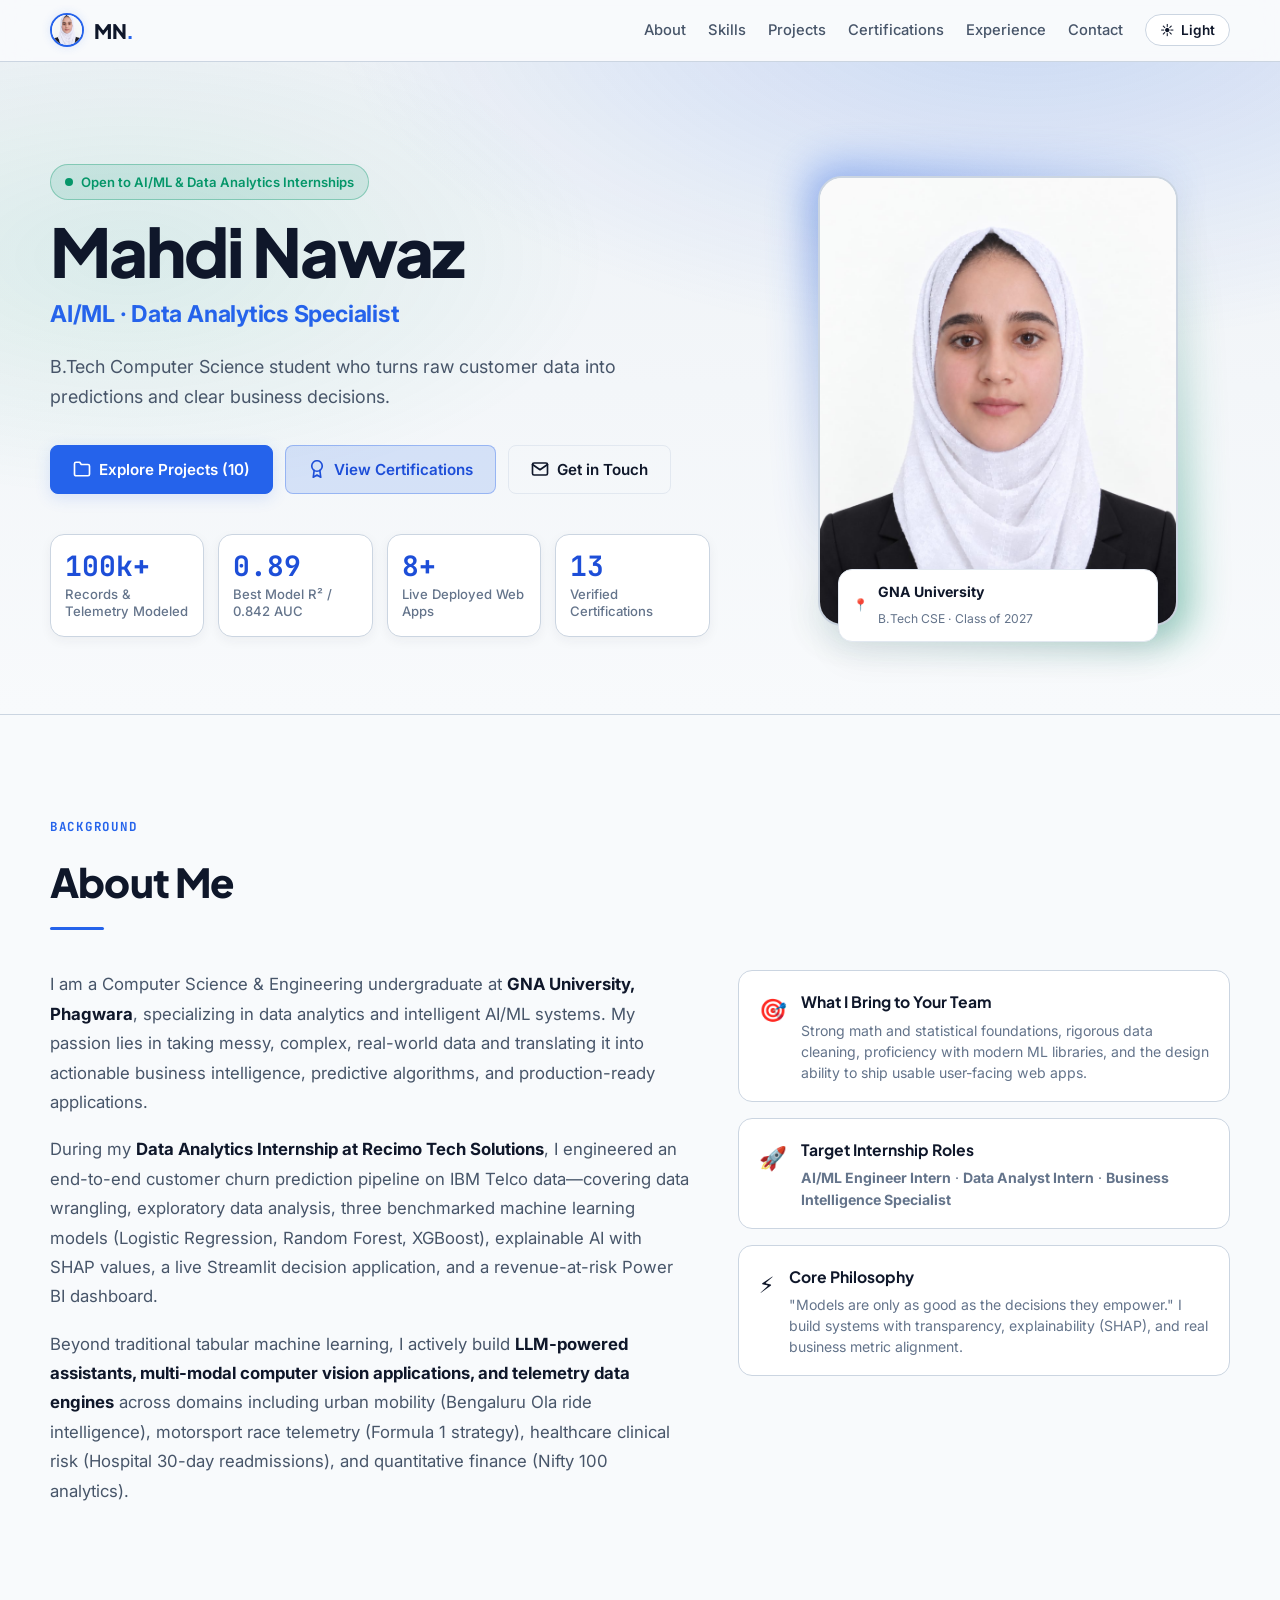
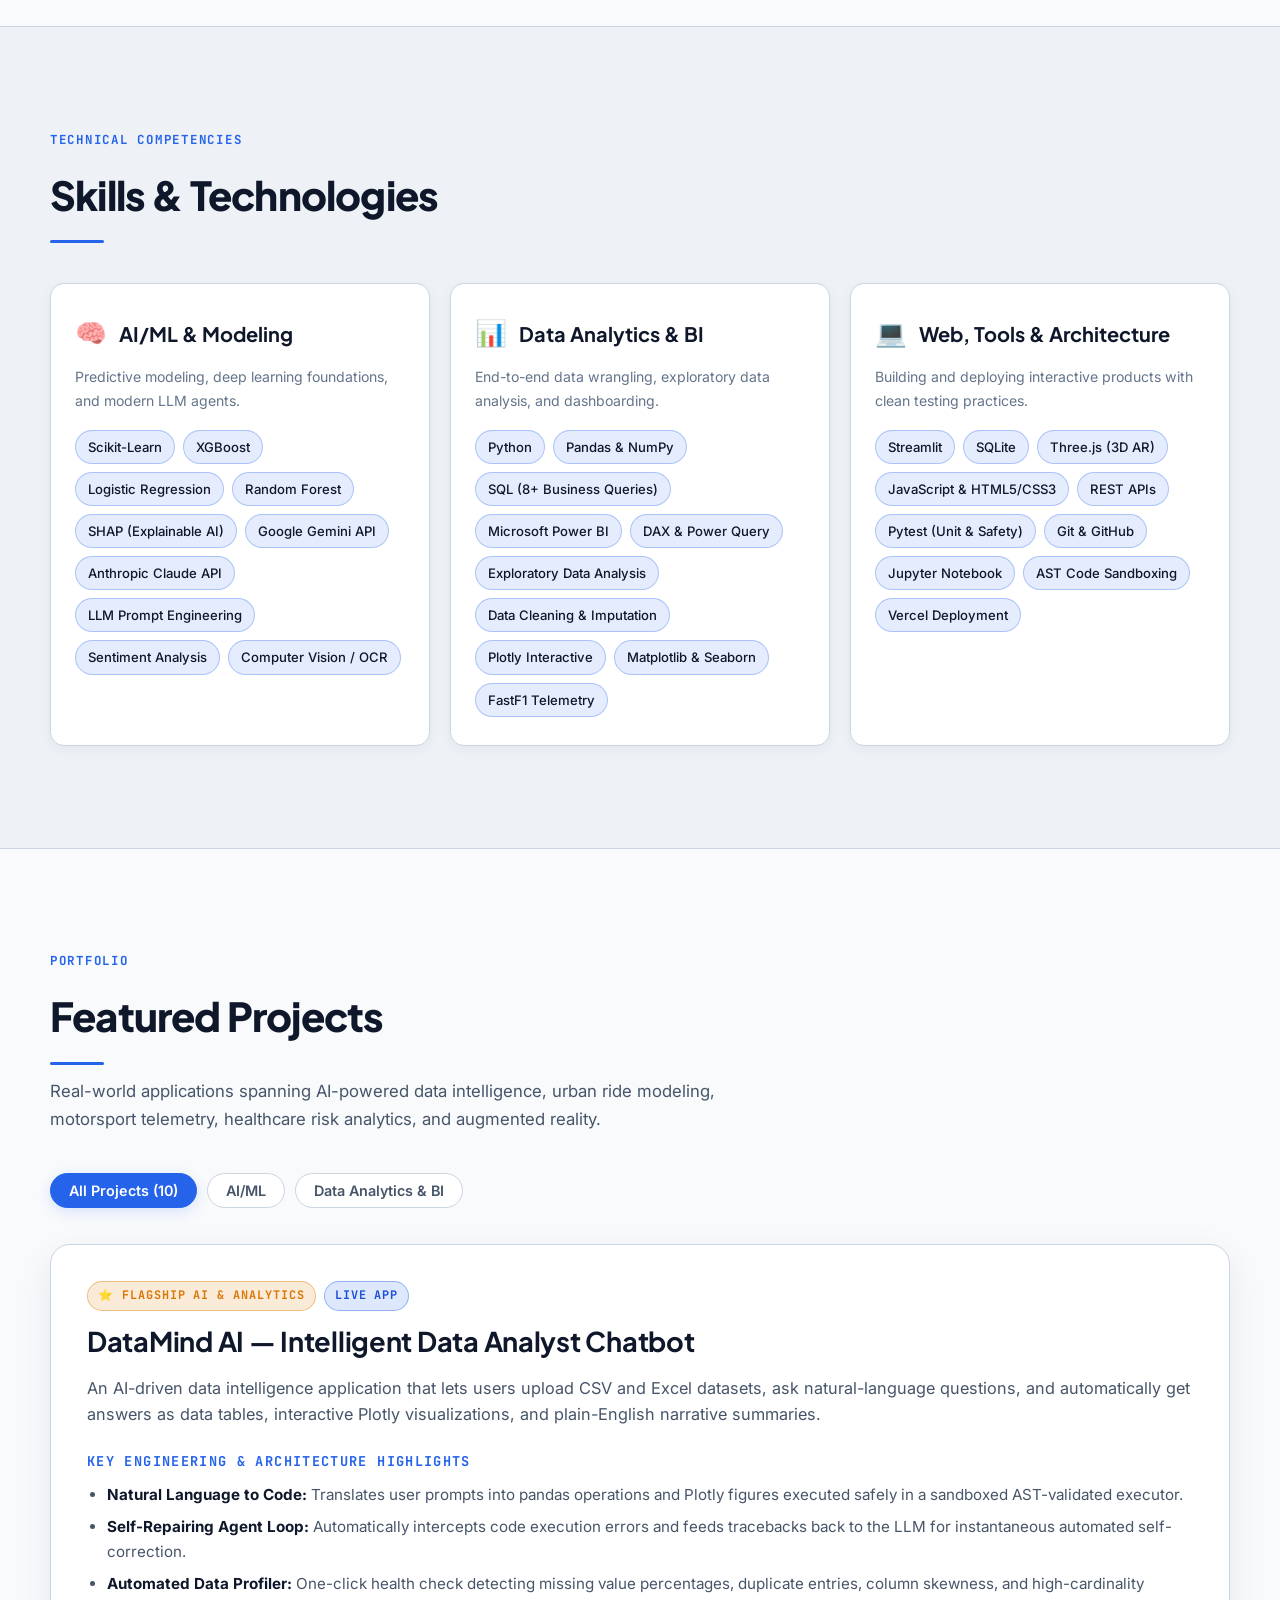
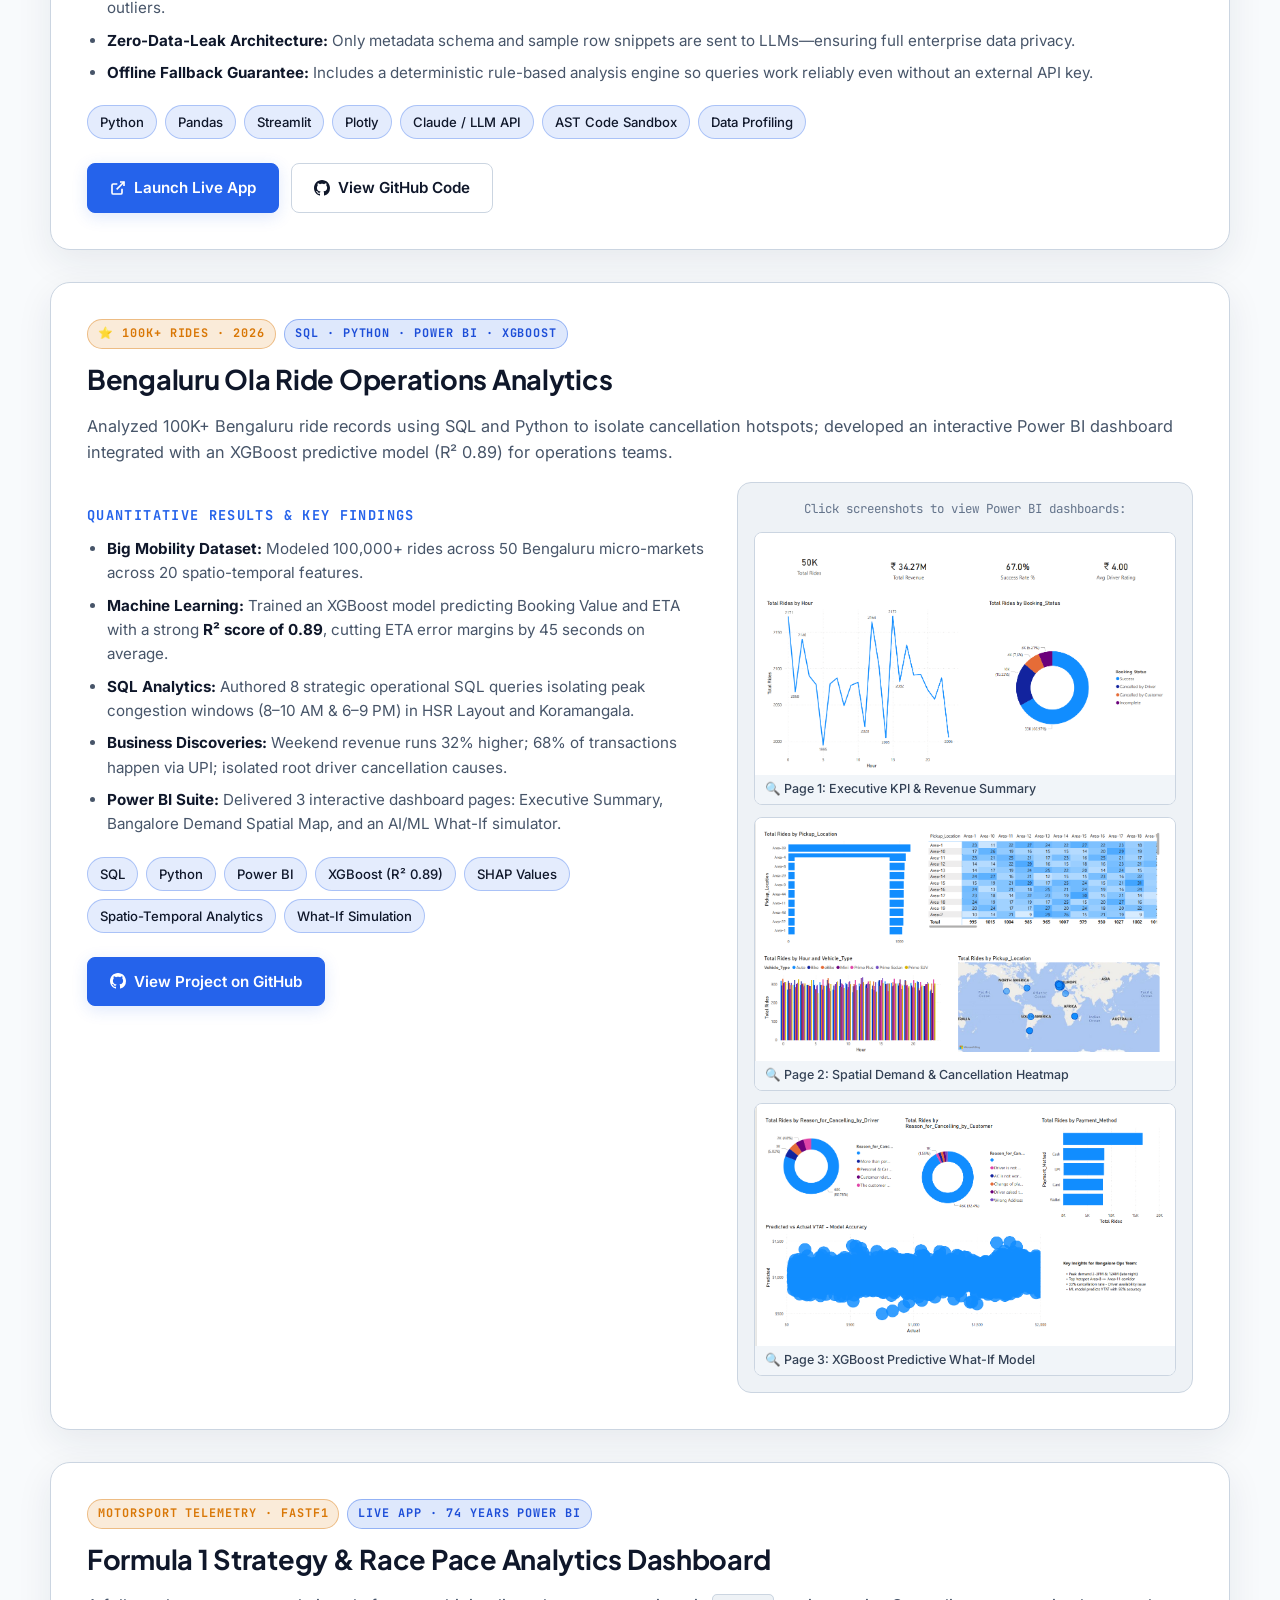
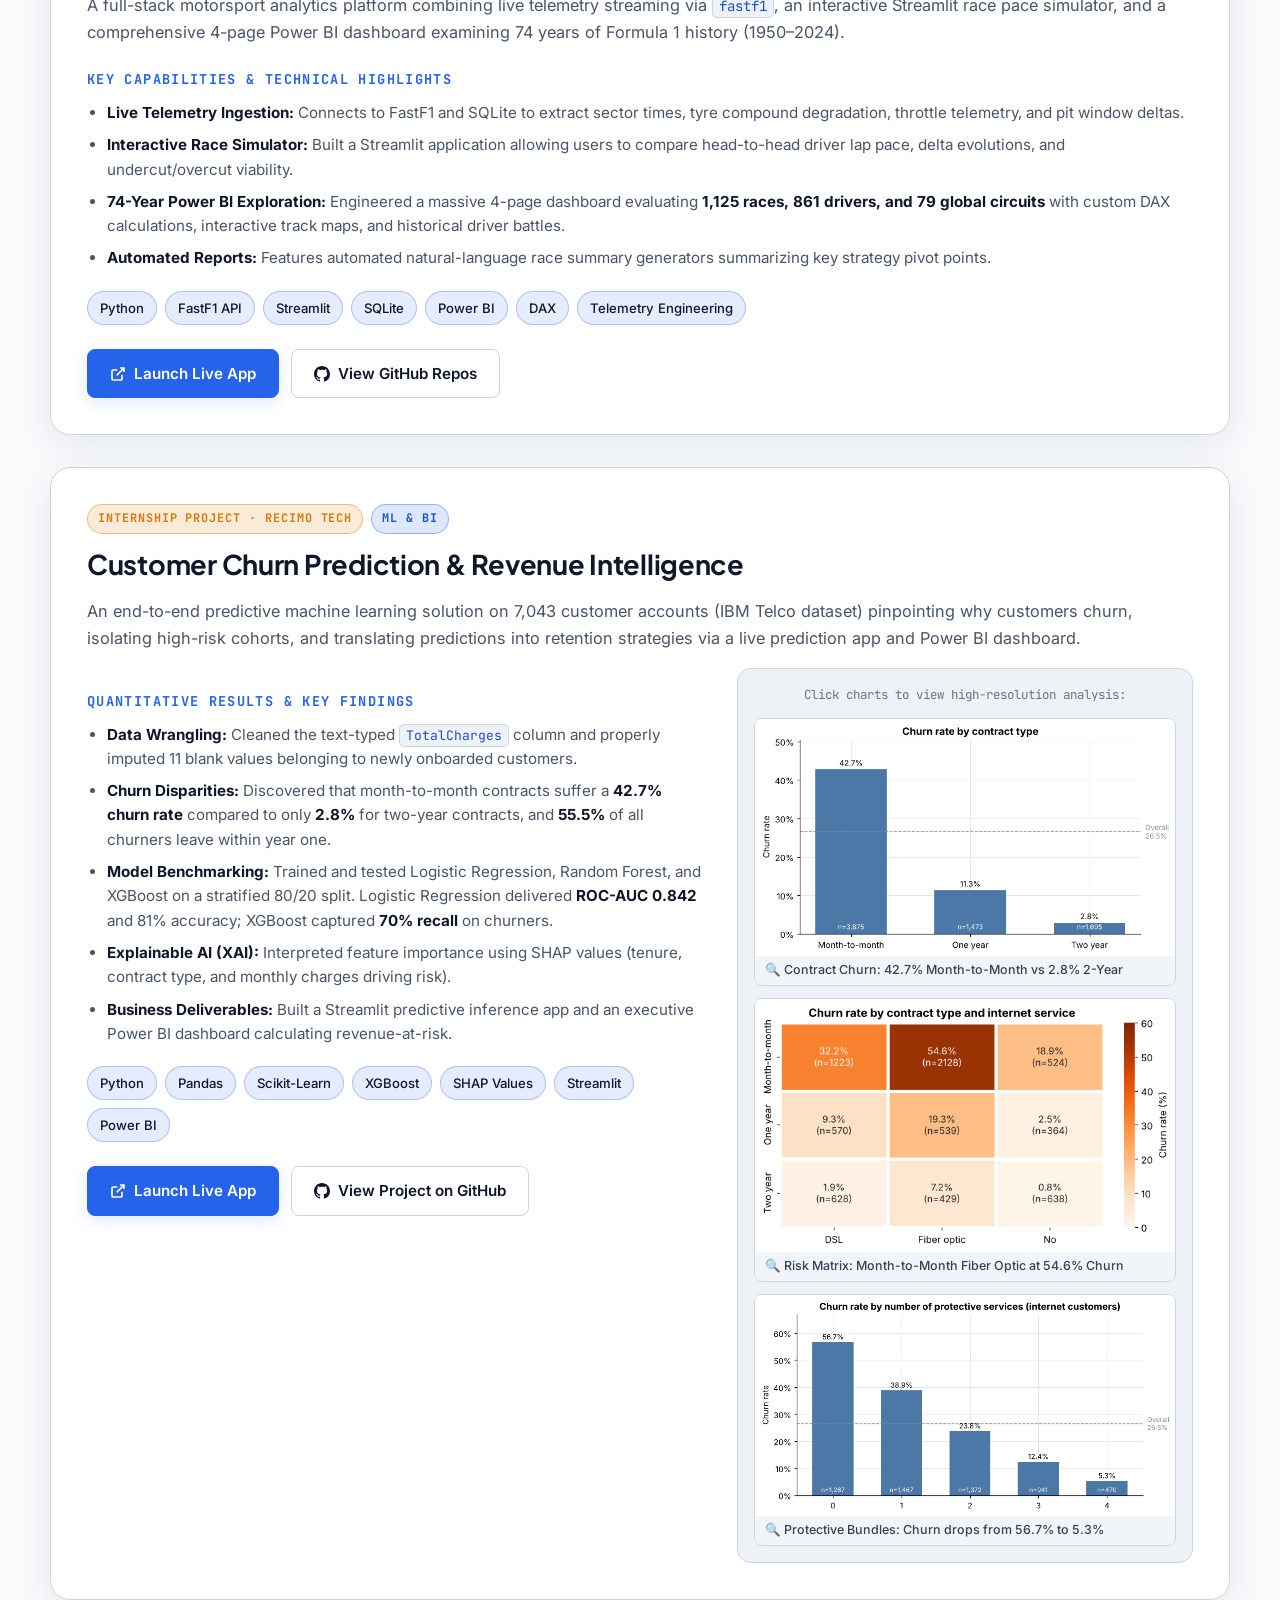
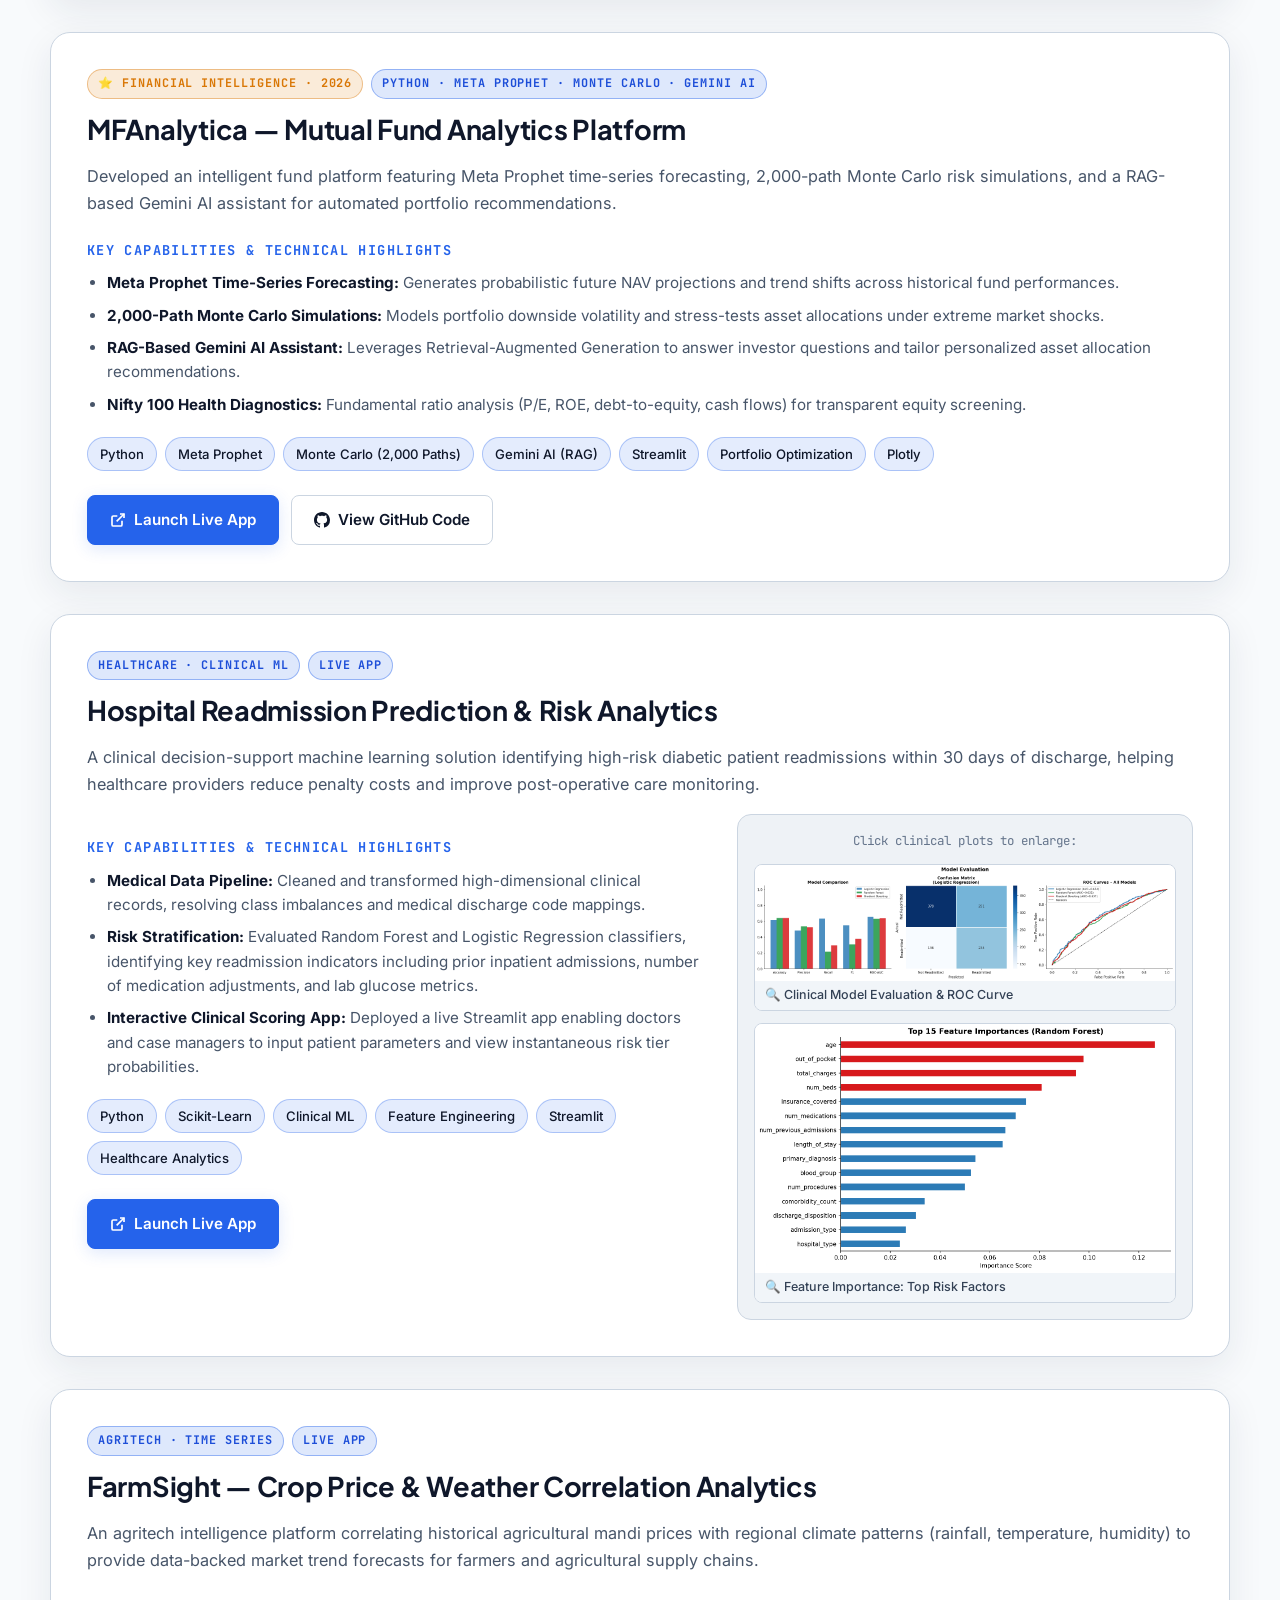
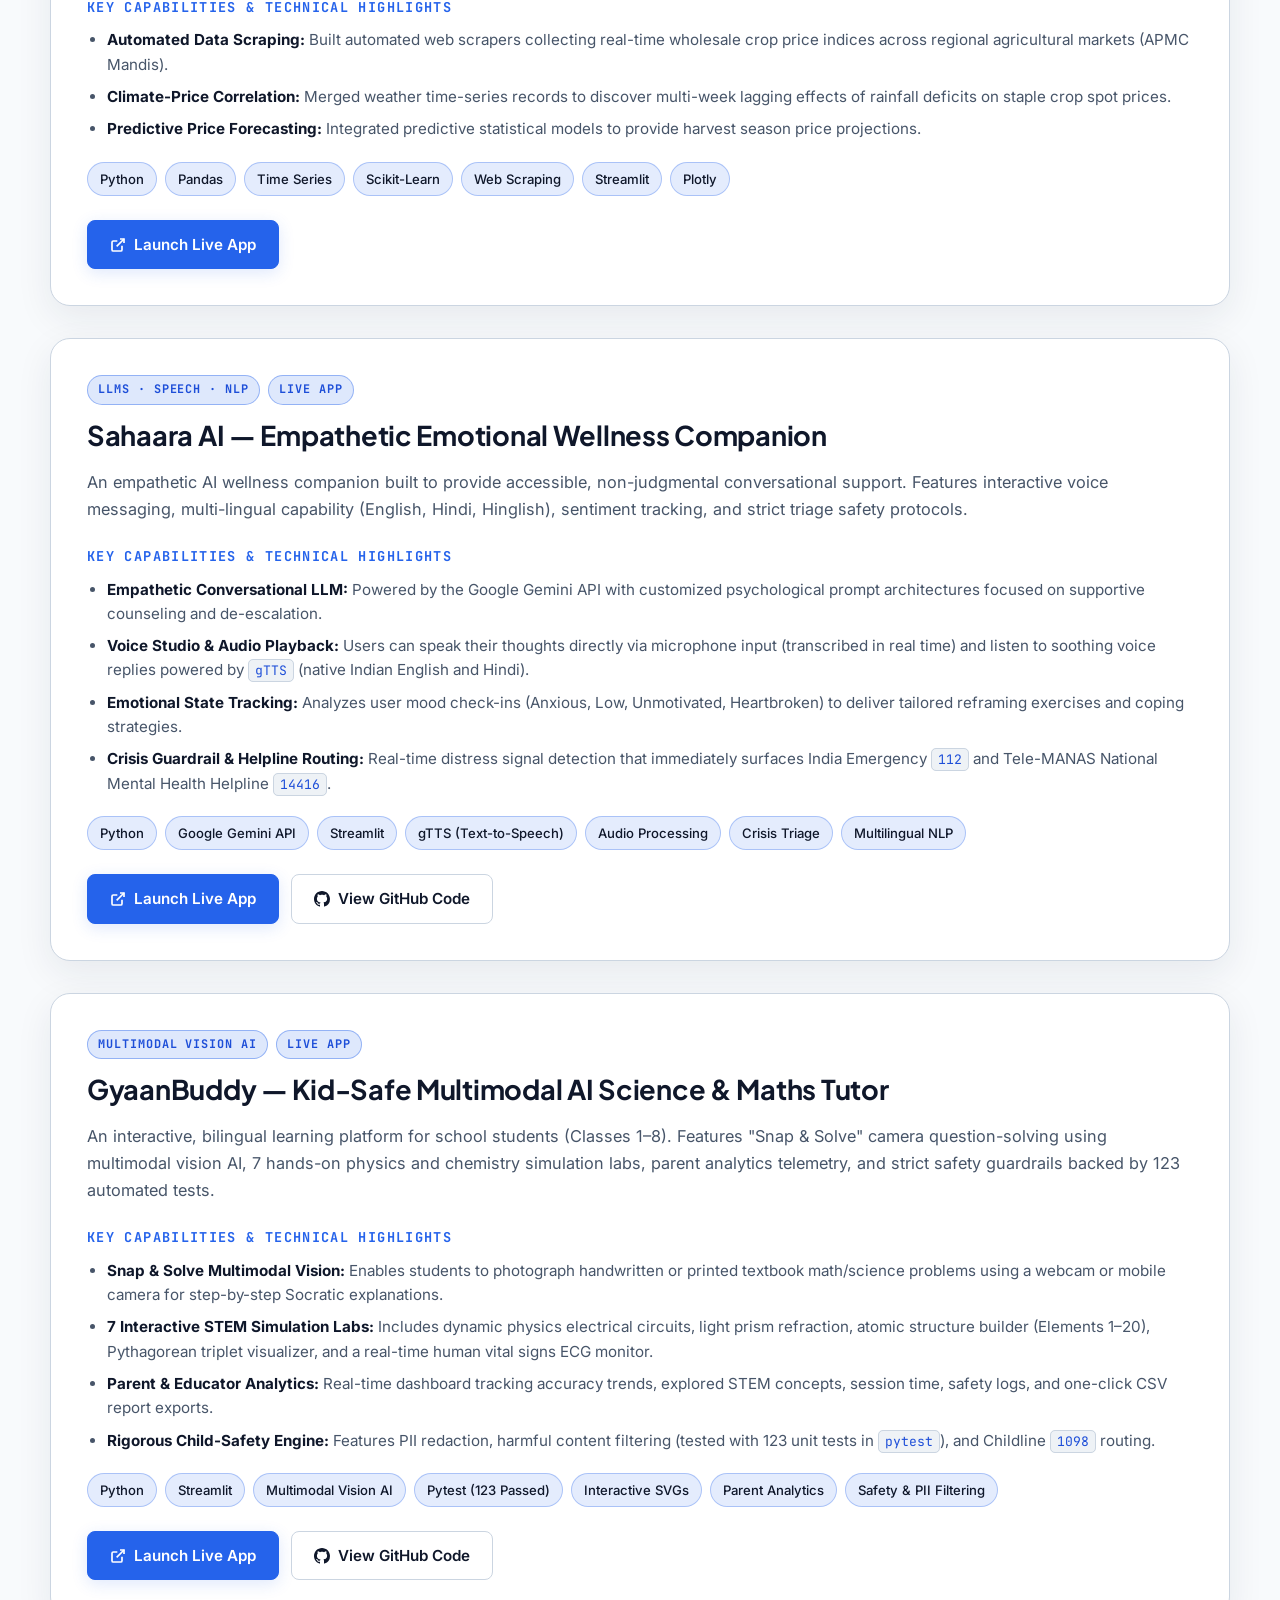
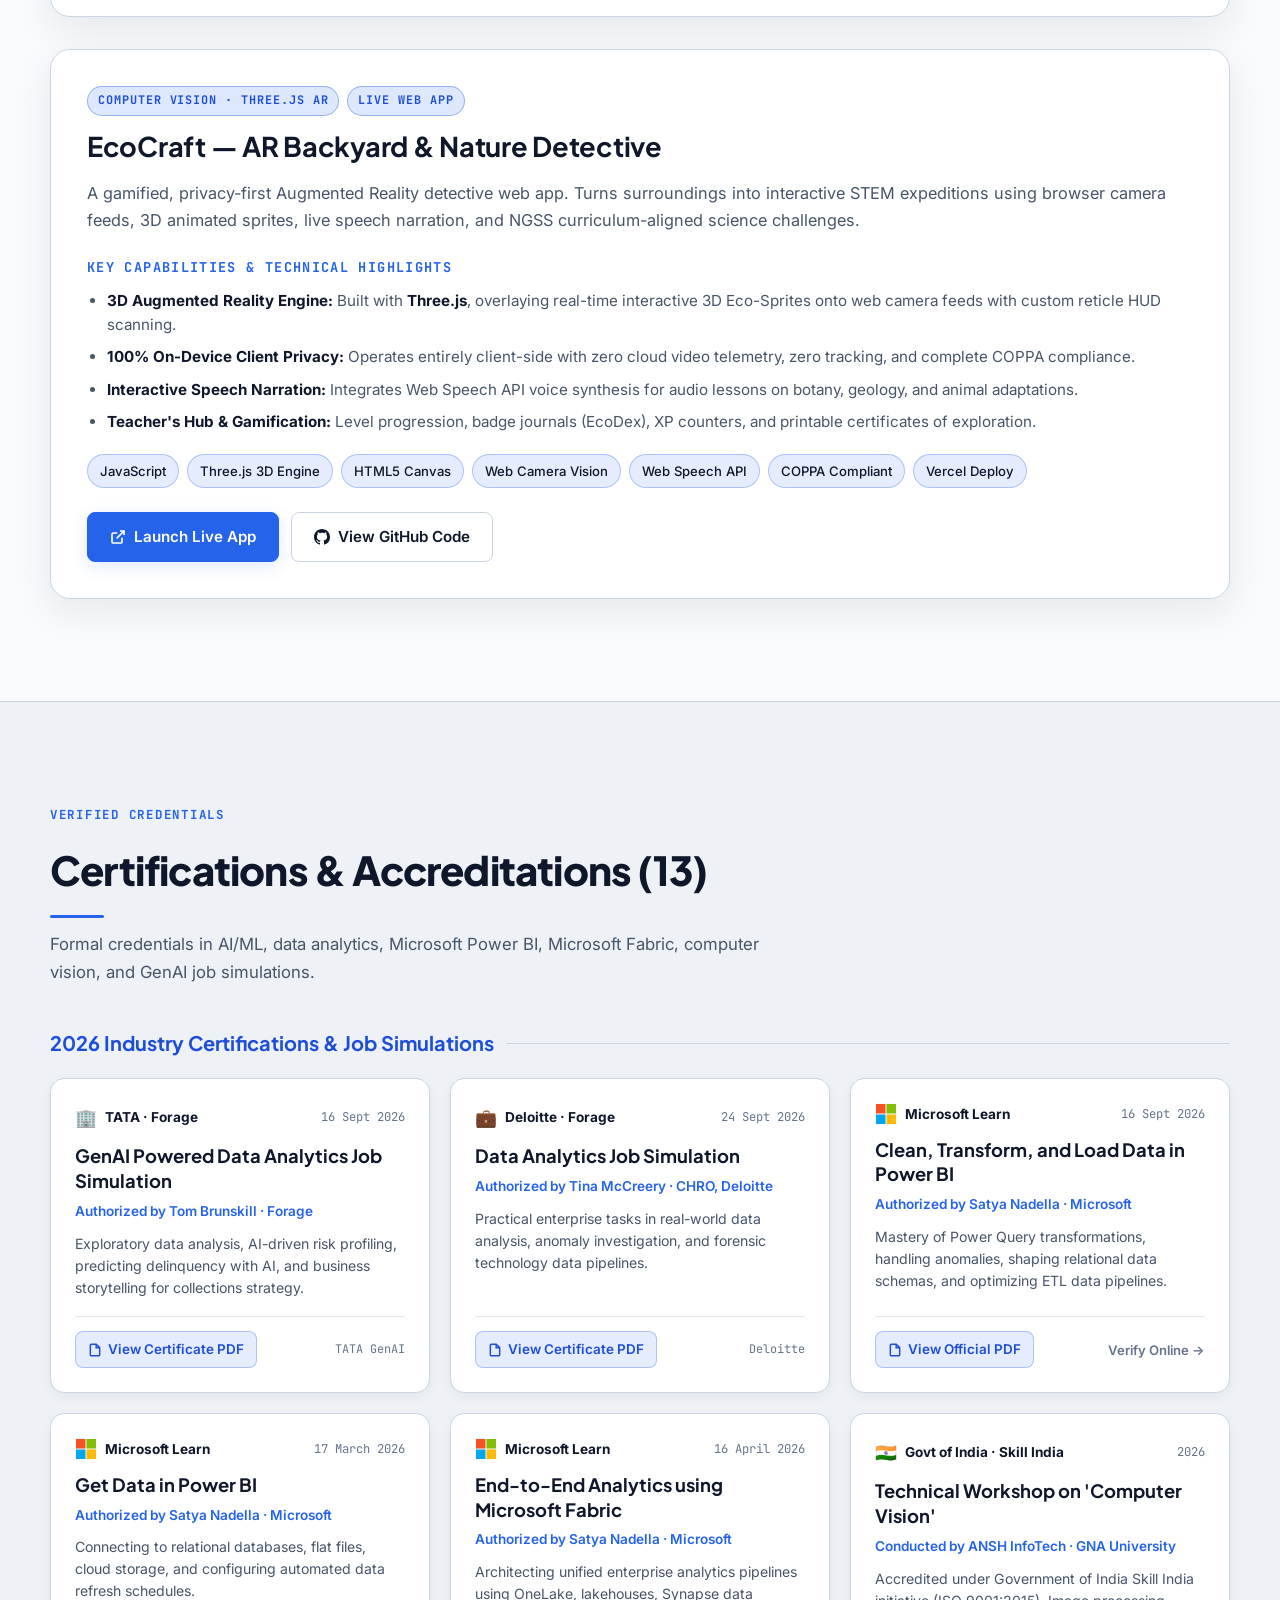
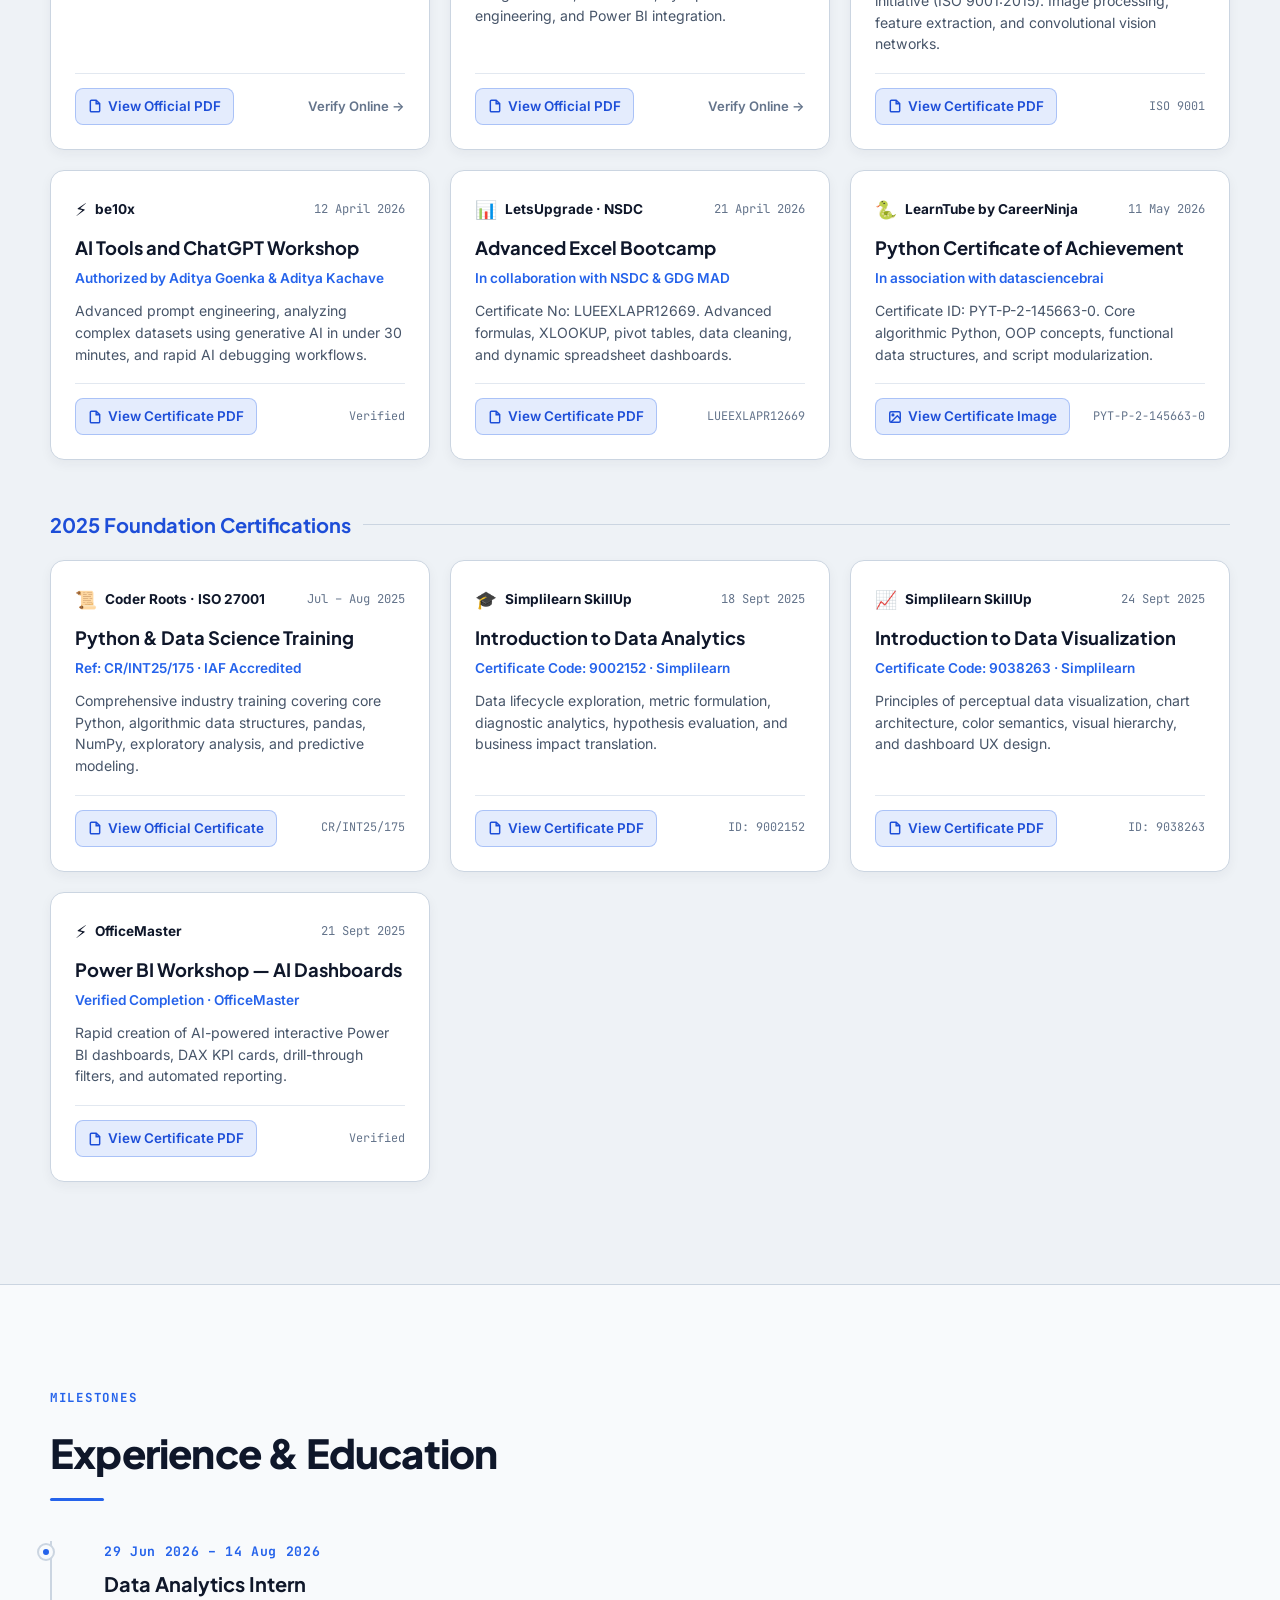
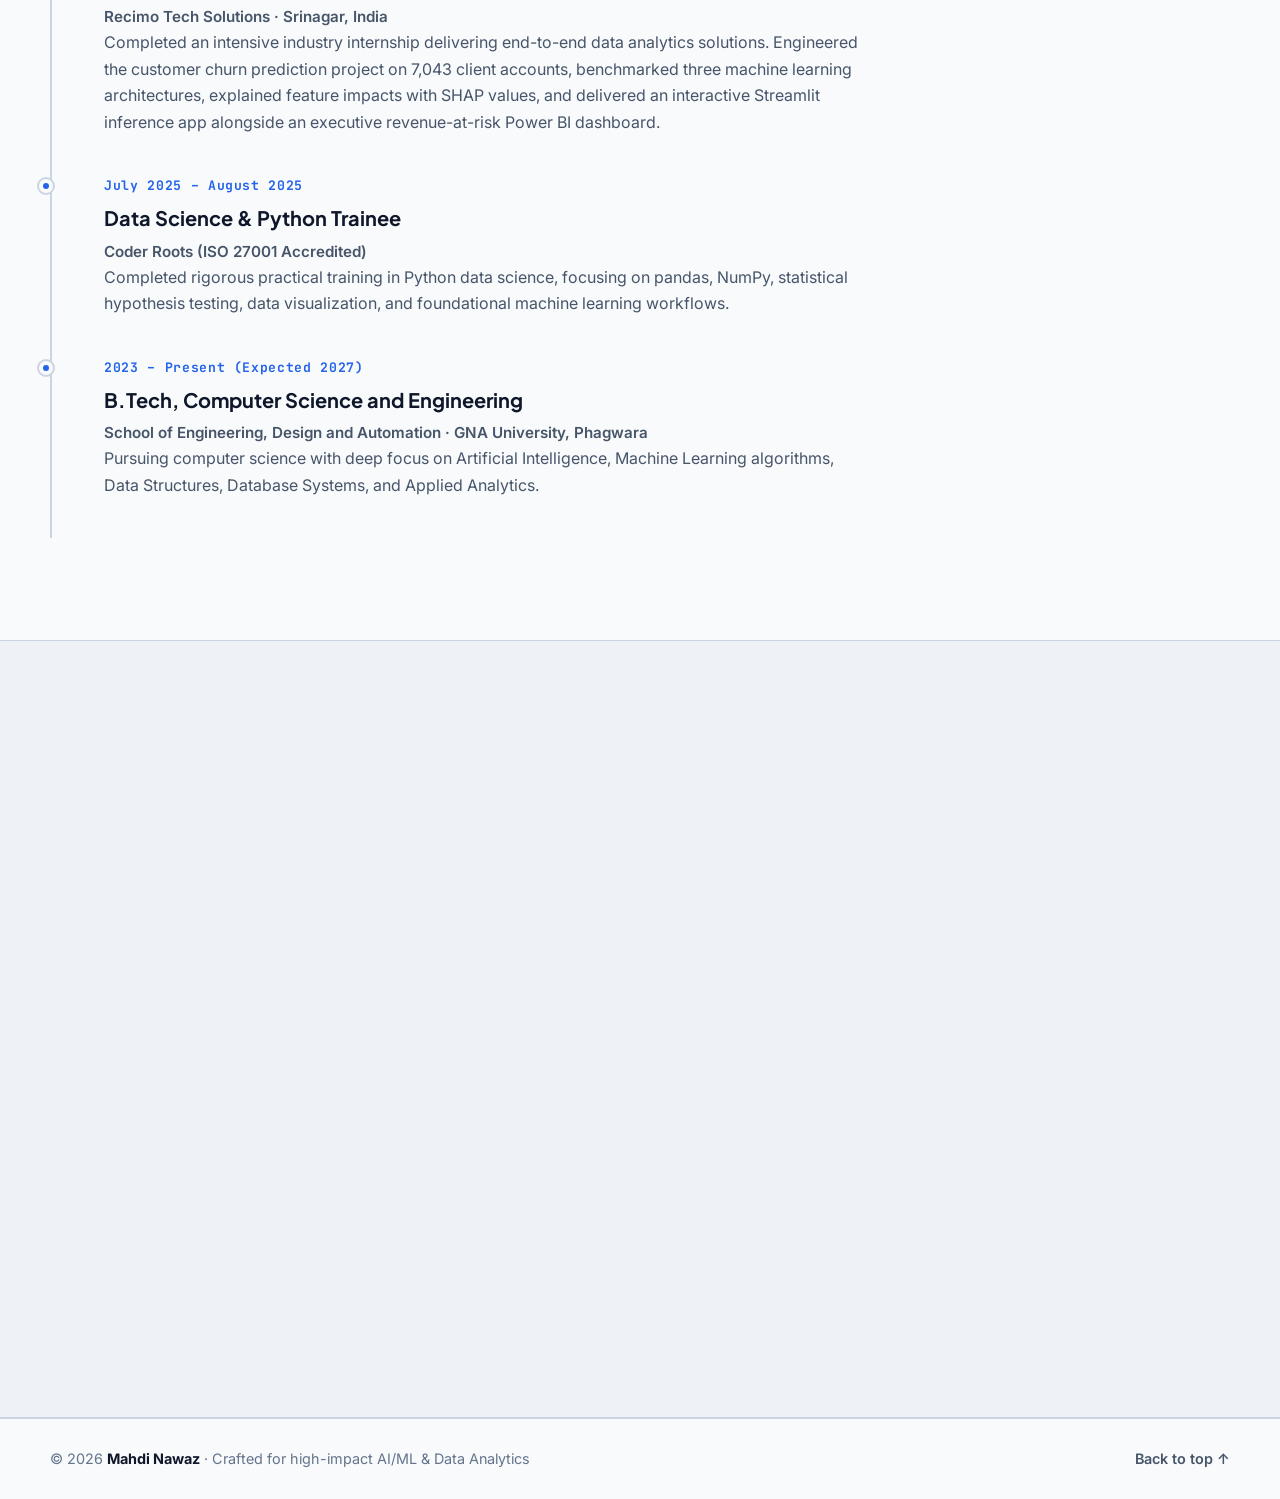
==== commit 3ad2a7dc: "fix: restore original lead description in hero section" ====
--- a/portfolio/index.html
+++ b/portfolio/index.html
@@ -70,9 +70,7 @@
 
           <h1>Mahdi Nawaz</h1>
           <p class="role-title">AI/ML &middot; Data Analytics Specialist</p>
-          <p class="lead">
-            B.Tech Computer Science student who bridges <strong>machine learning algorithms, LLMs, and business intelligence</strong>. I design end-to-end data pipelines, predictive models, and intuitive web apps that convert raw data into high-stakes business decisions.
-          </p>
+          <p class="lead">B.Tech Computer Science student who turns raw customer data into predictions and clear business decisions.</p>
 
           <div class="cta">
             <a class="btn primary" href="#projects">
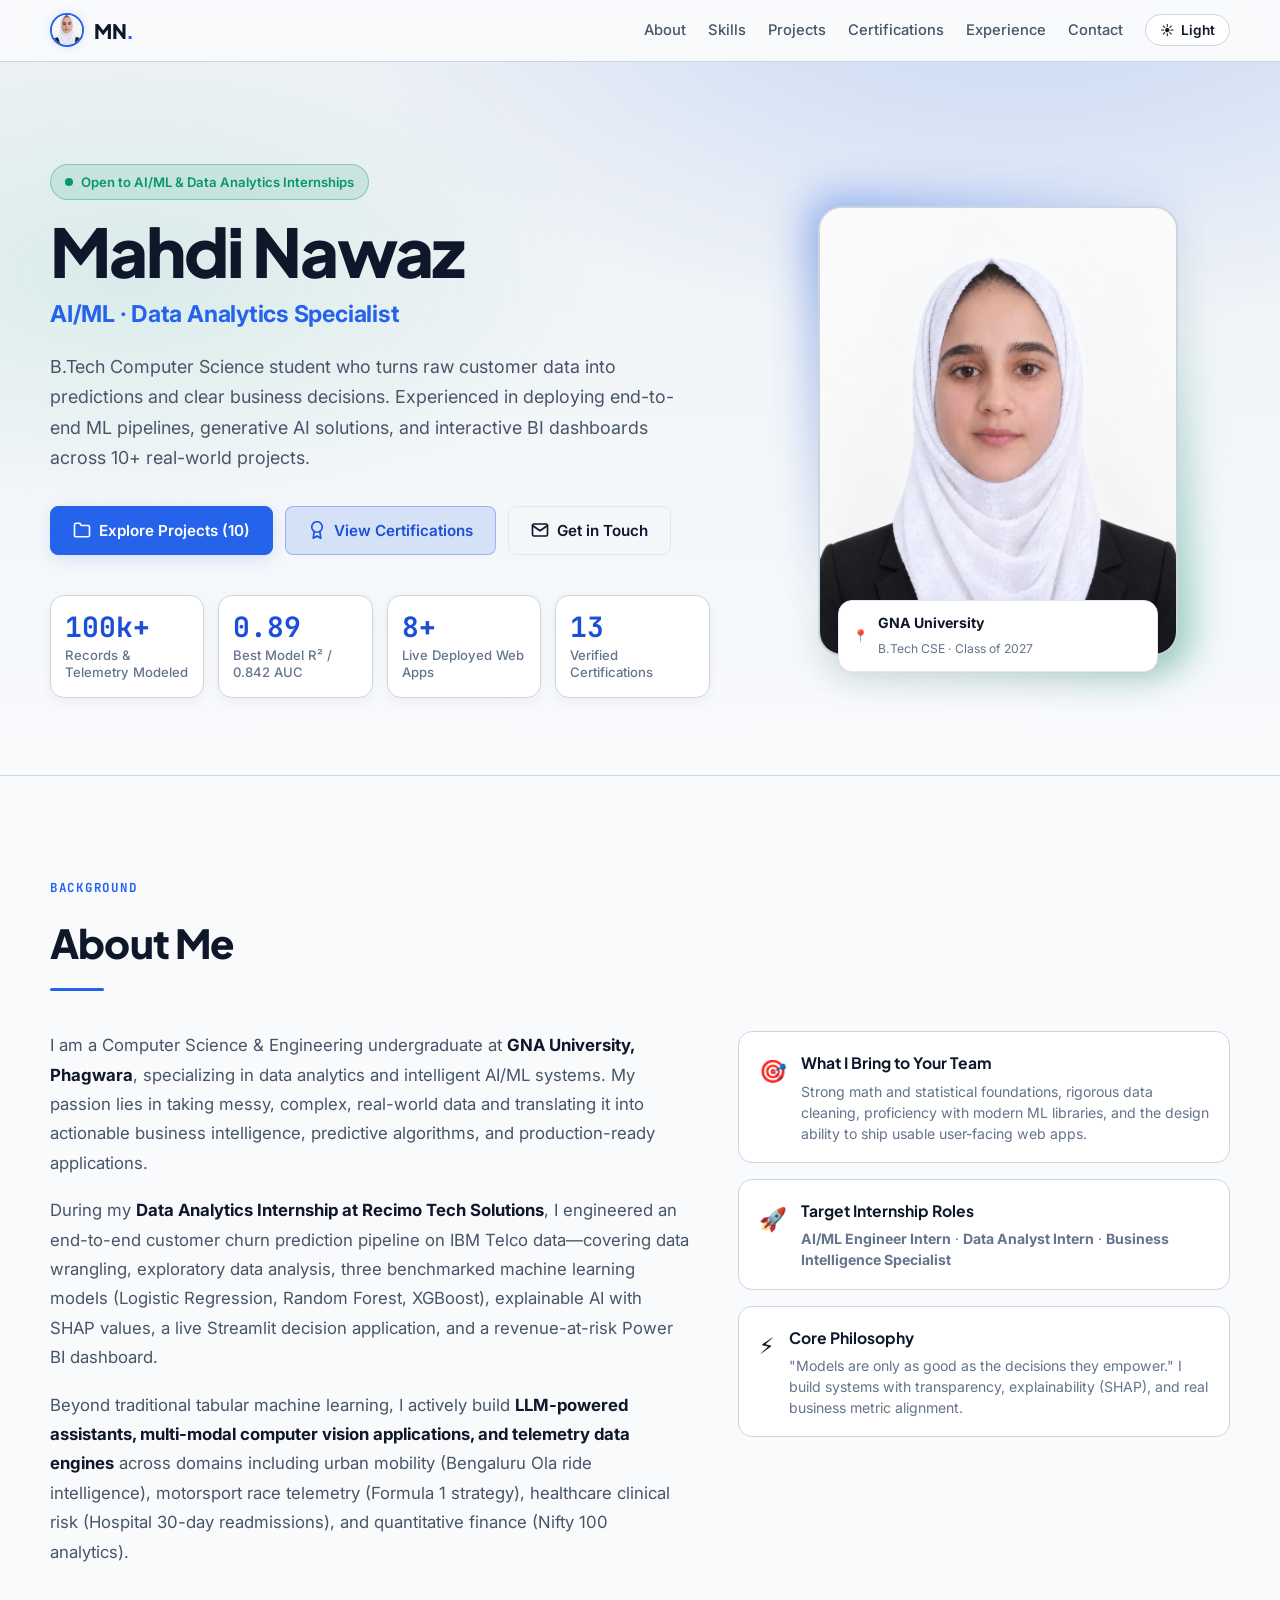
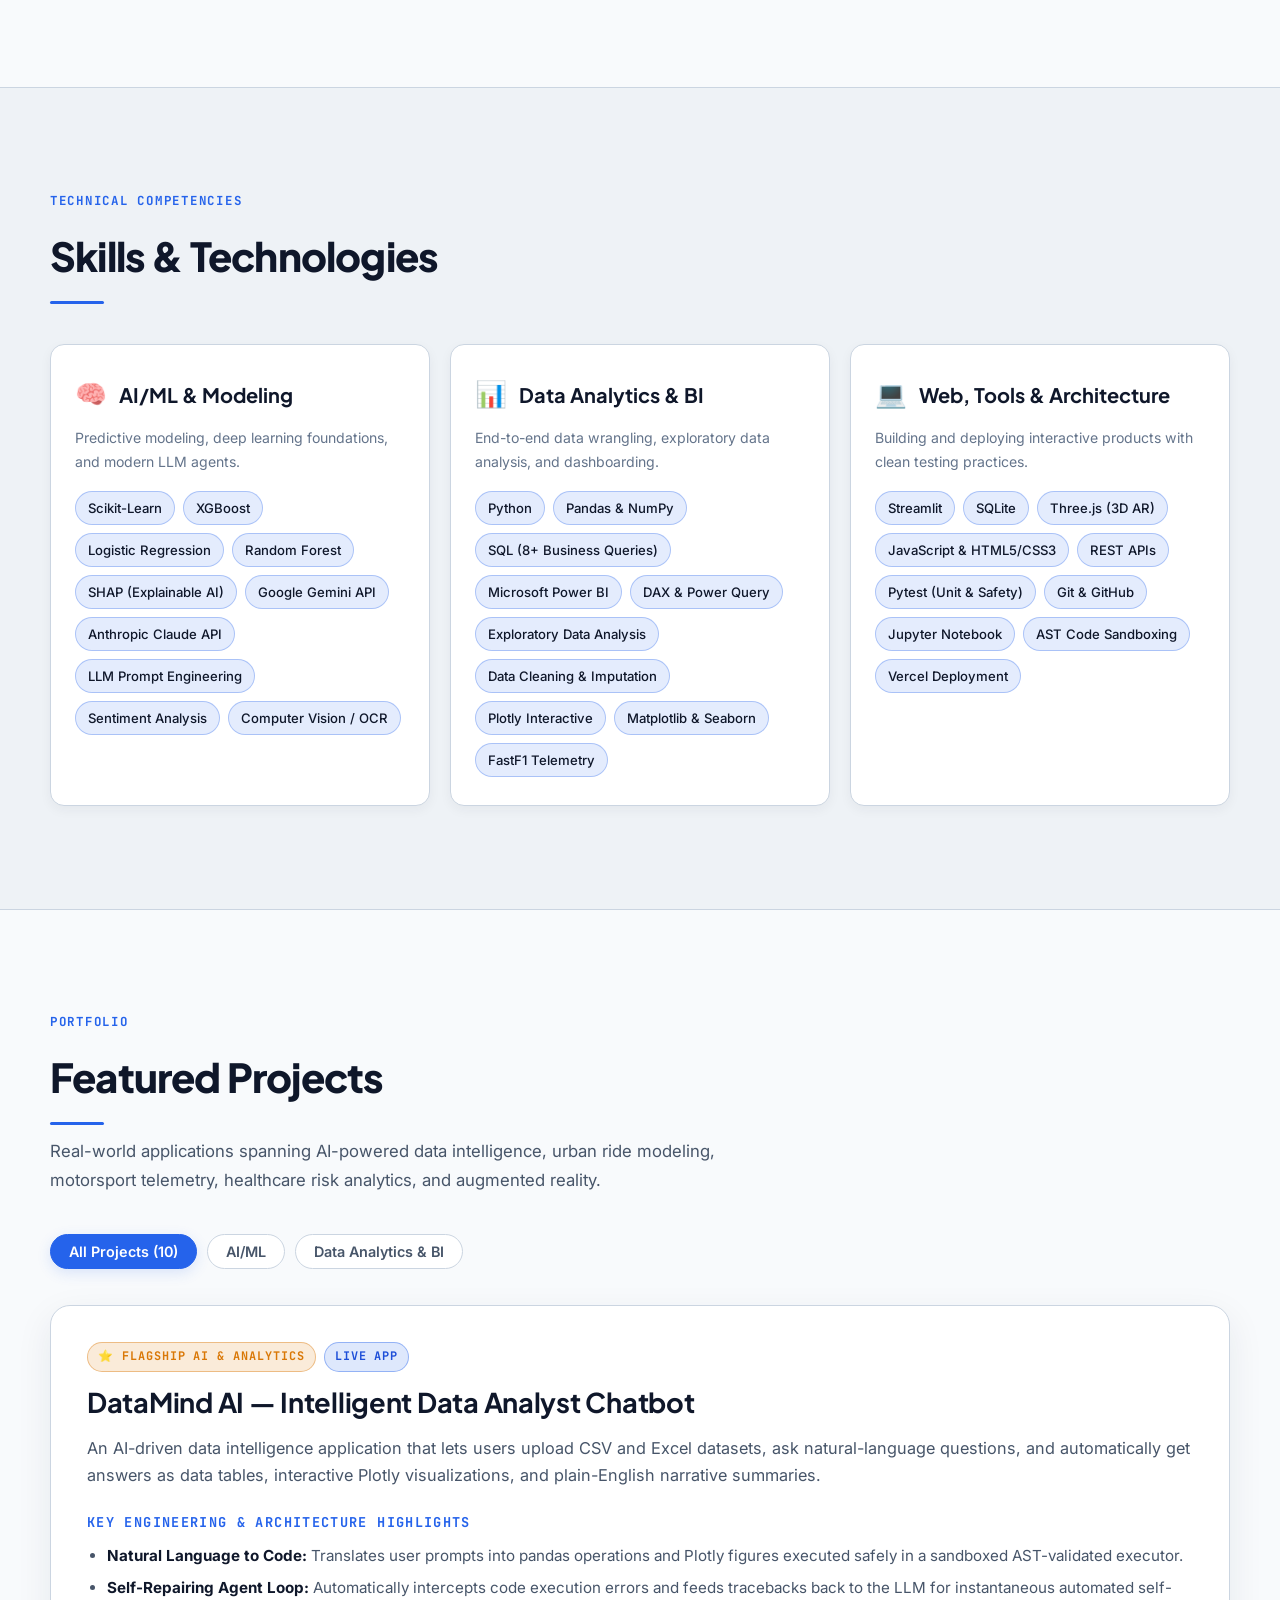
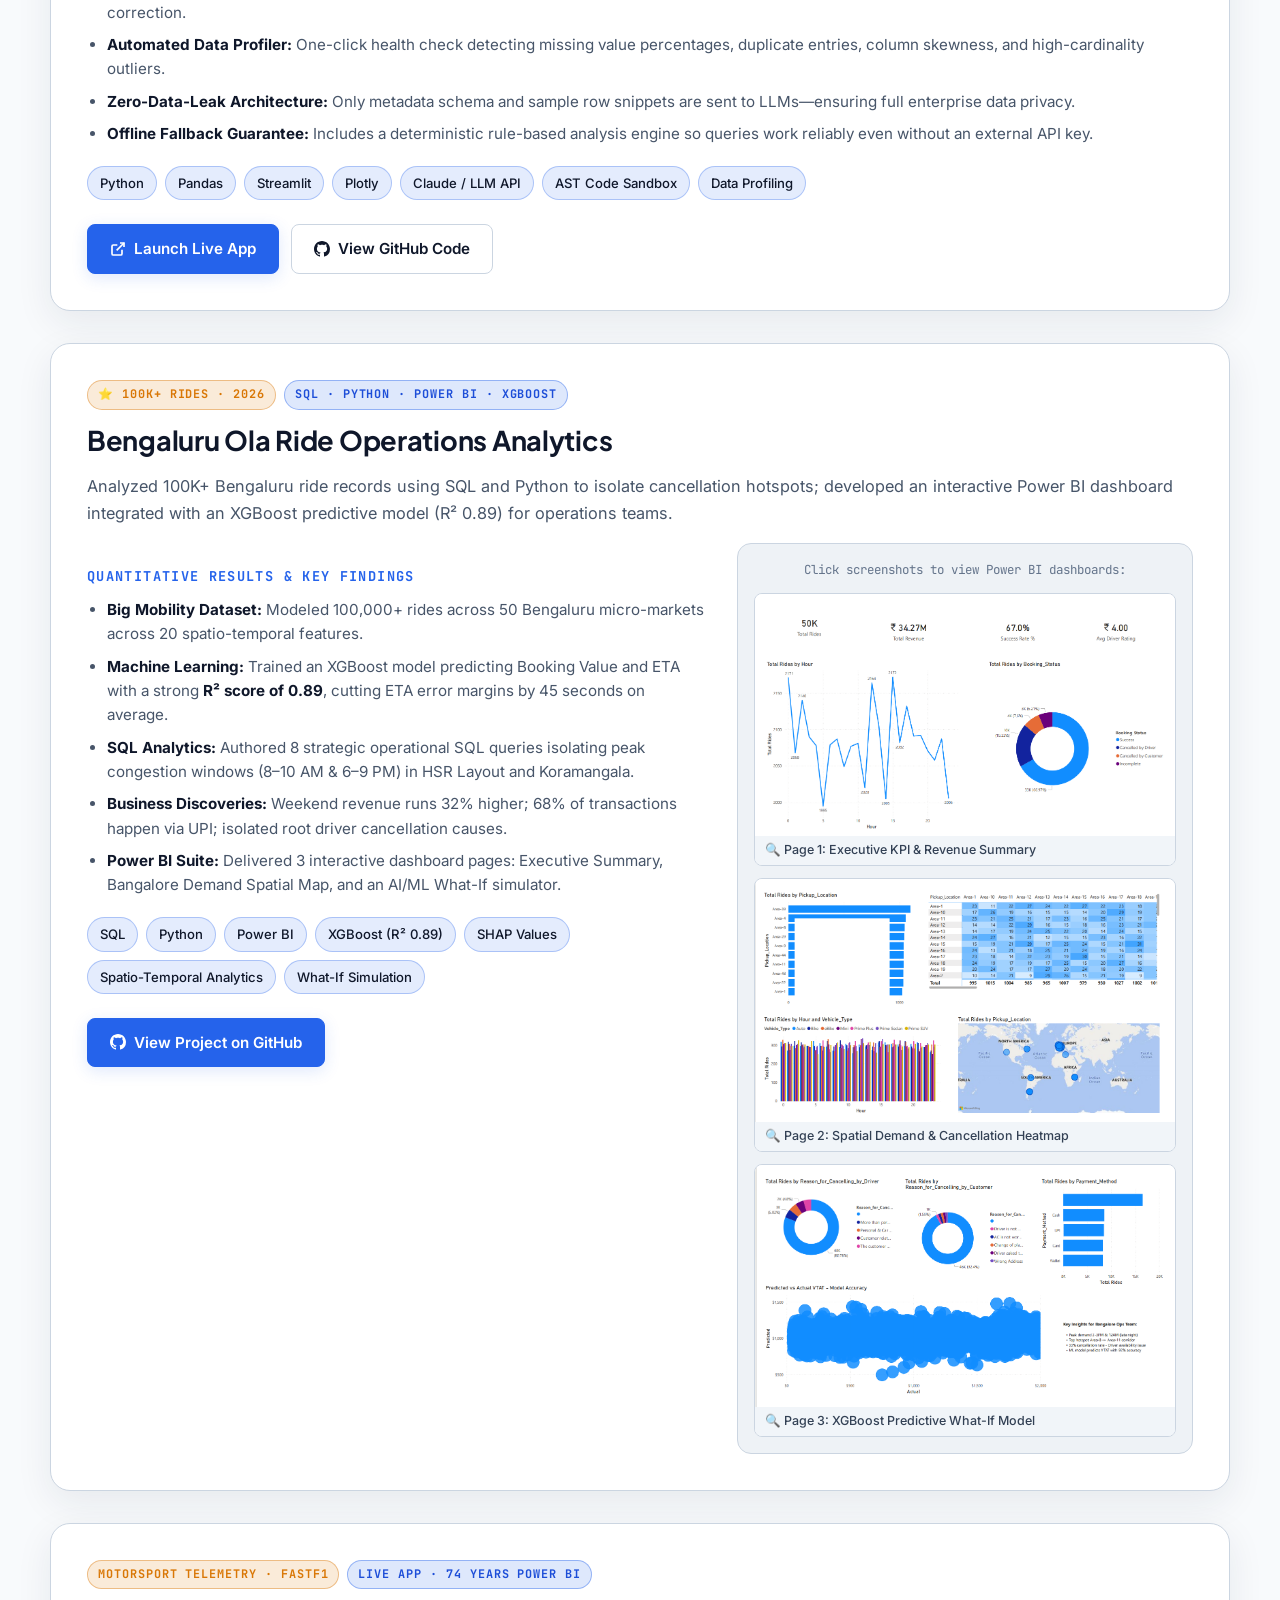
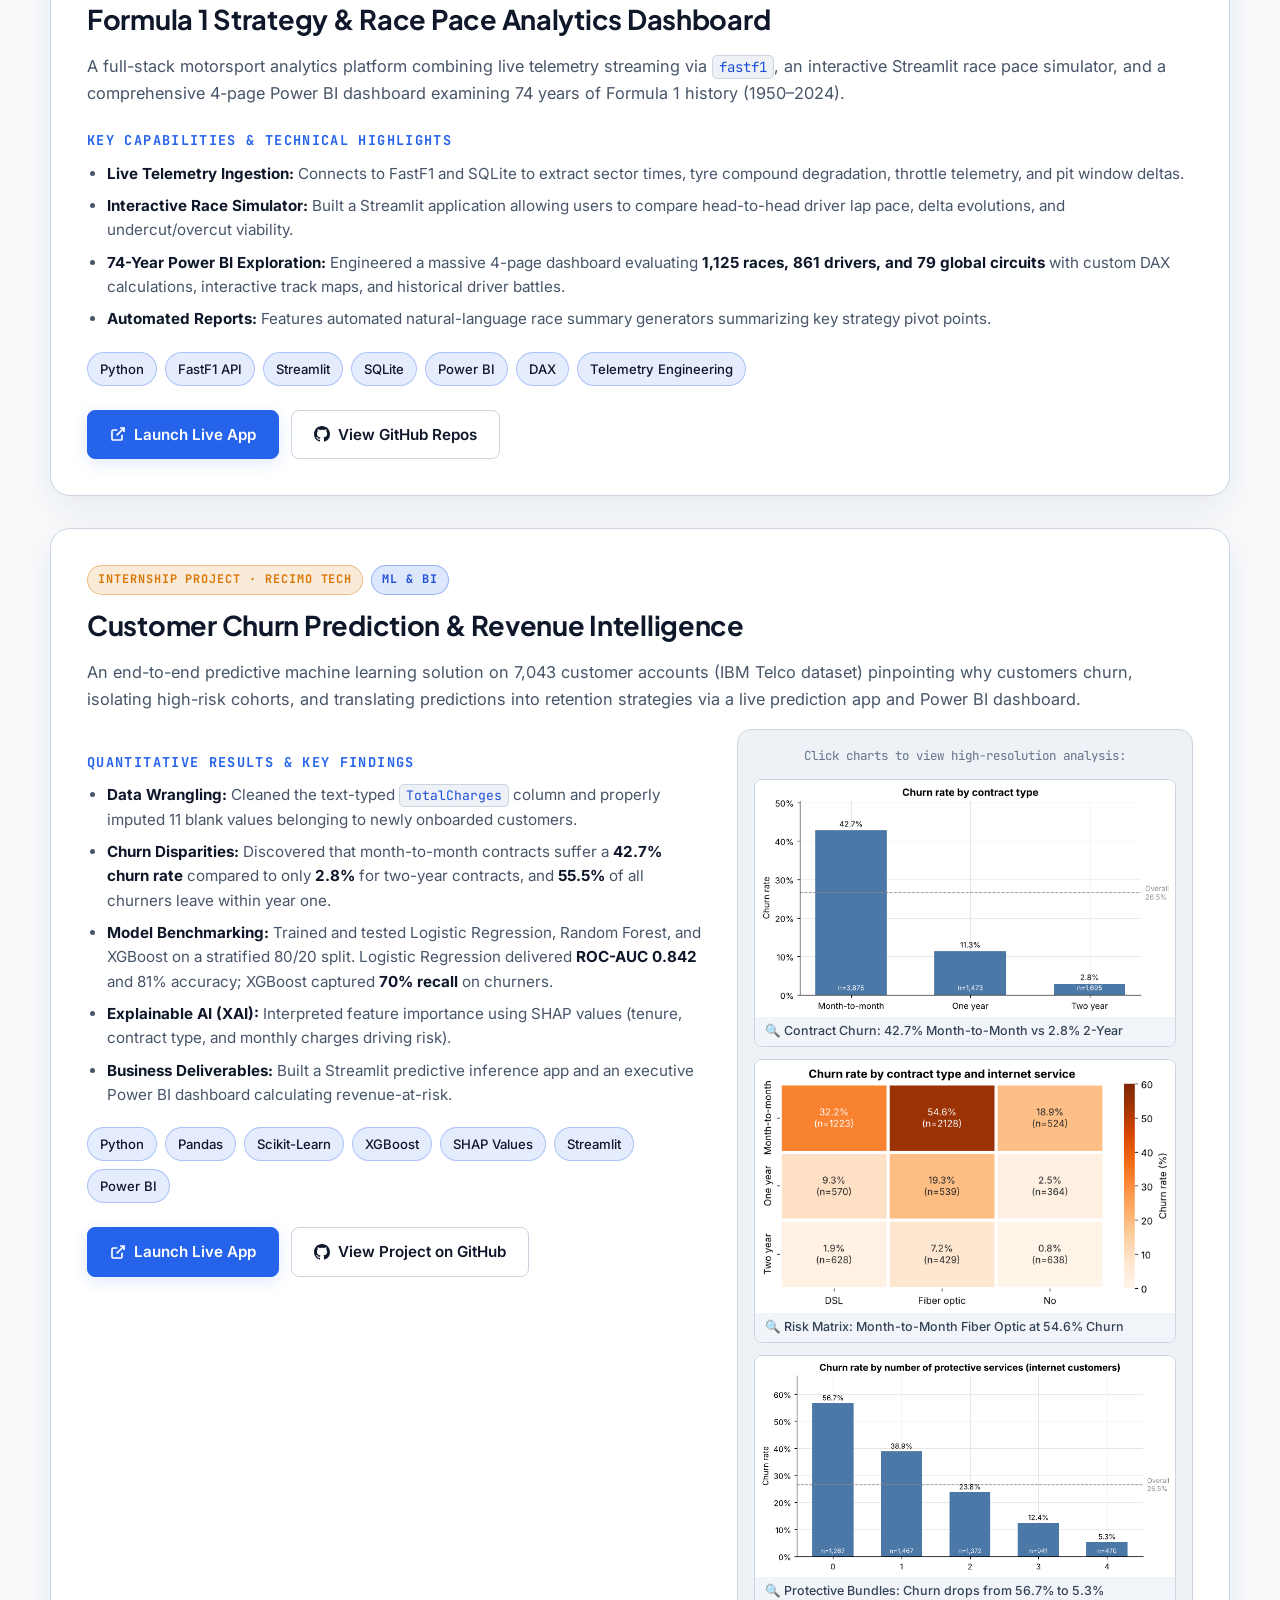
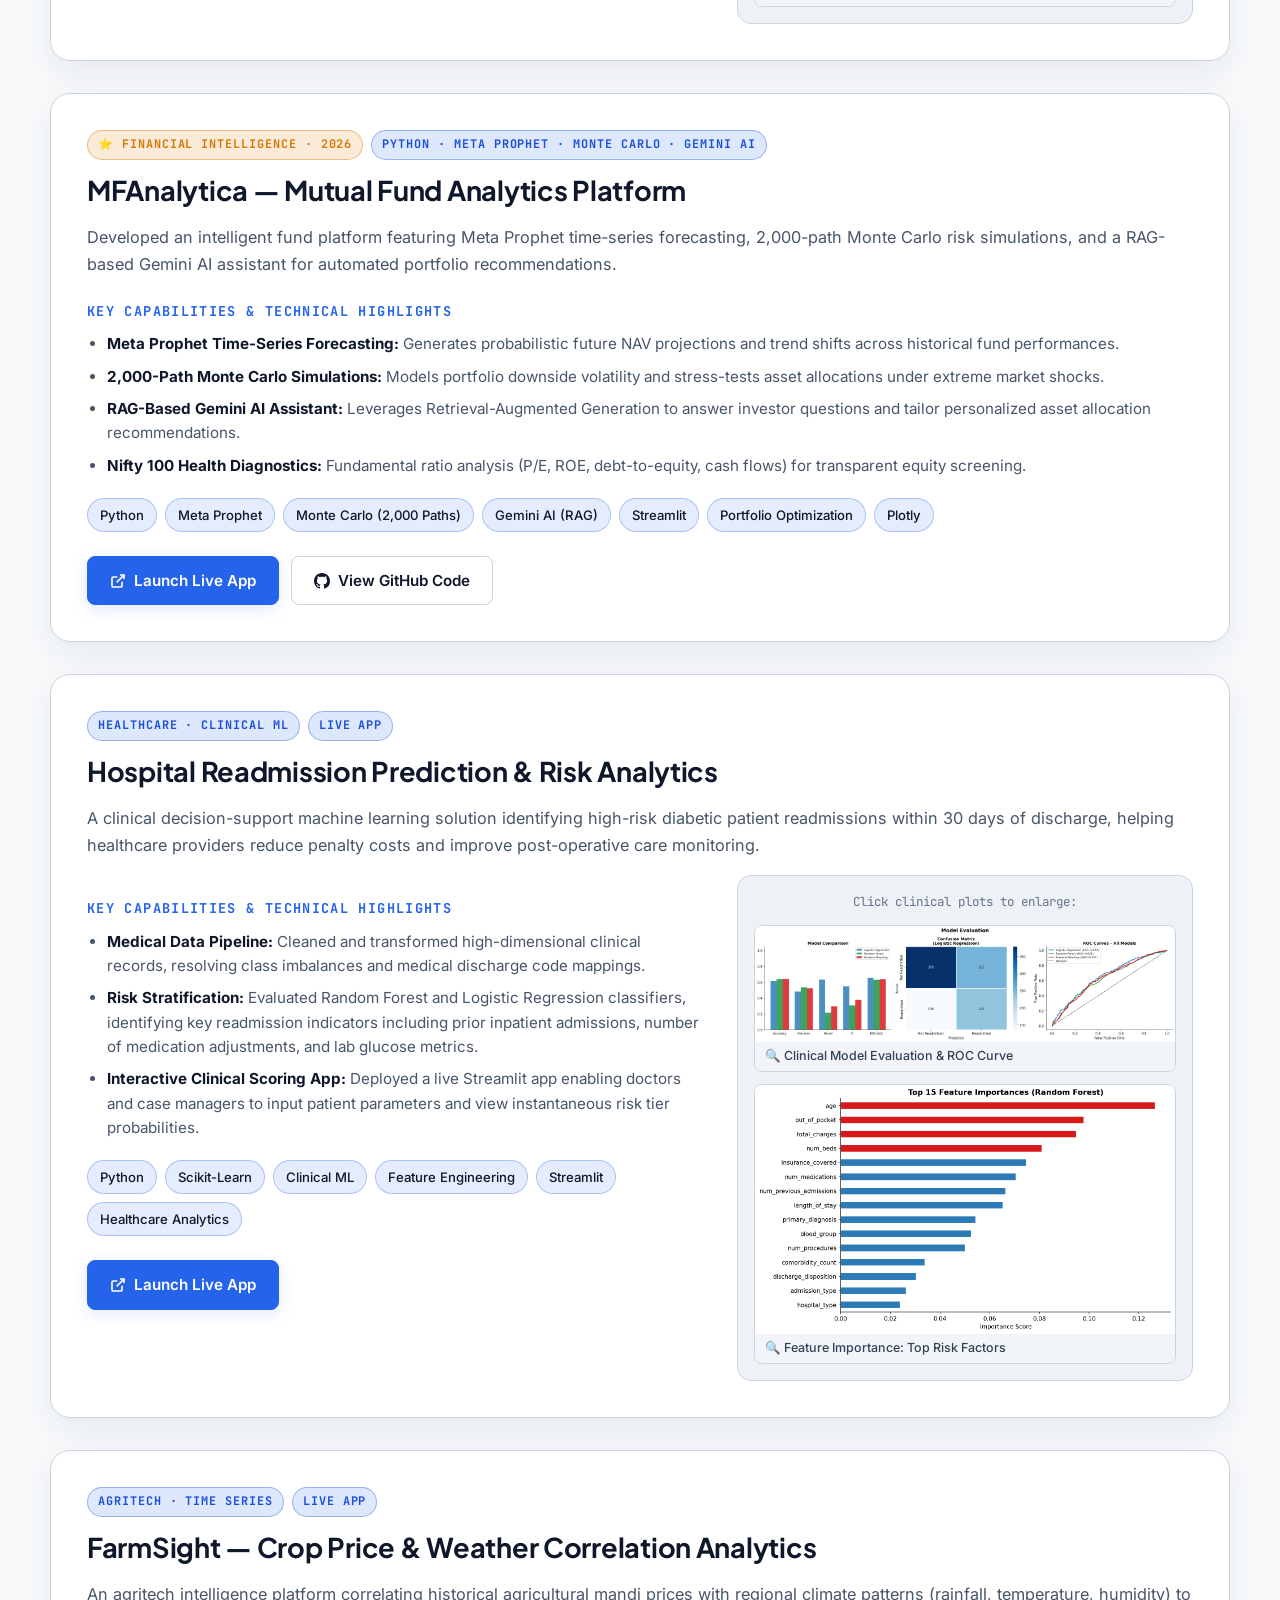
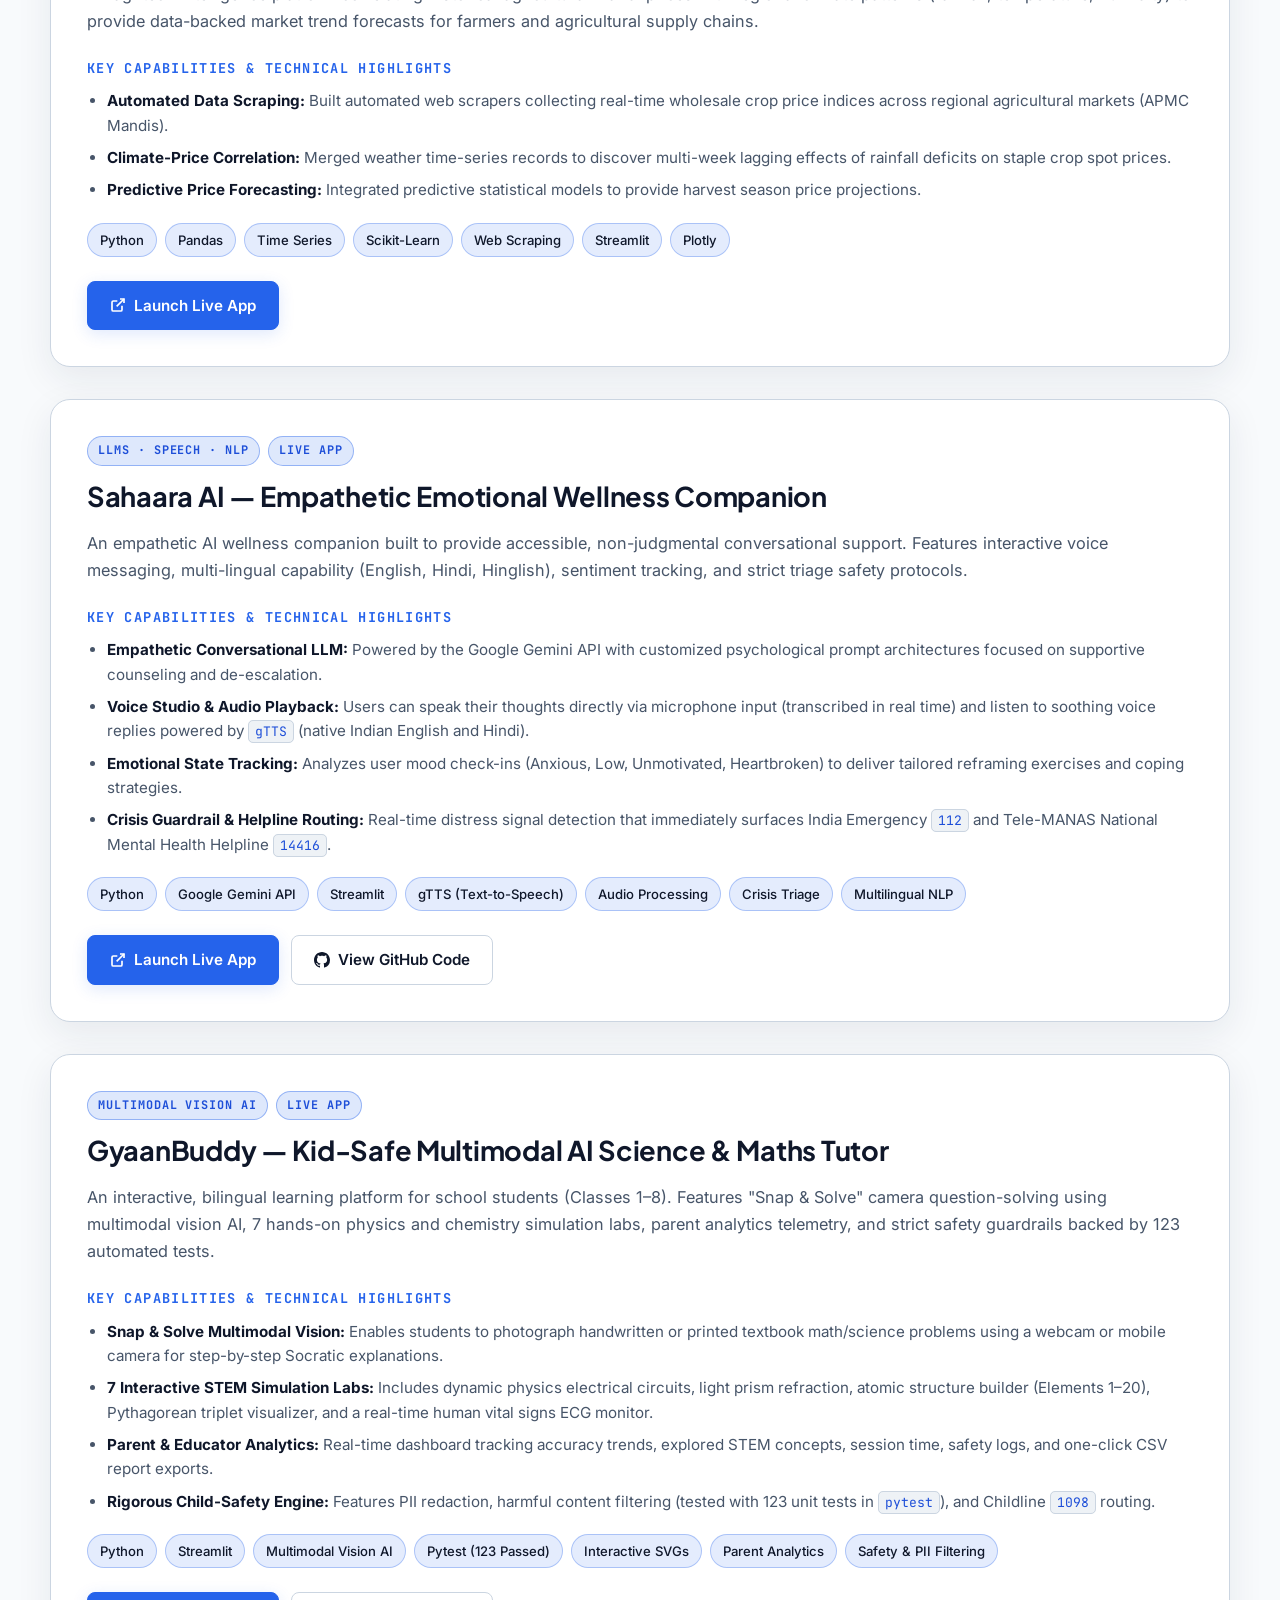
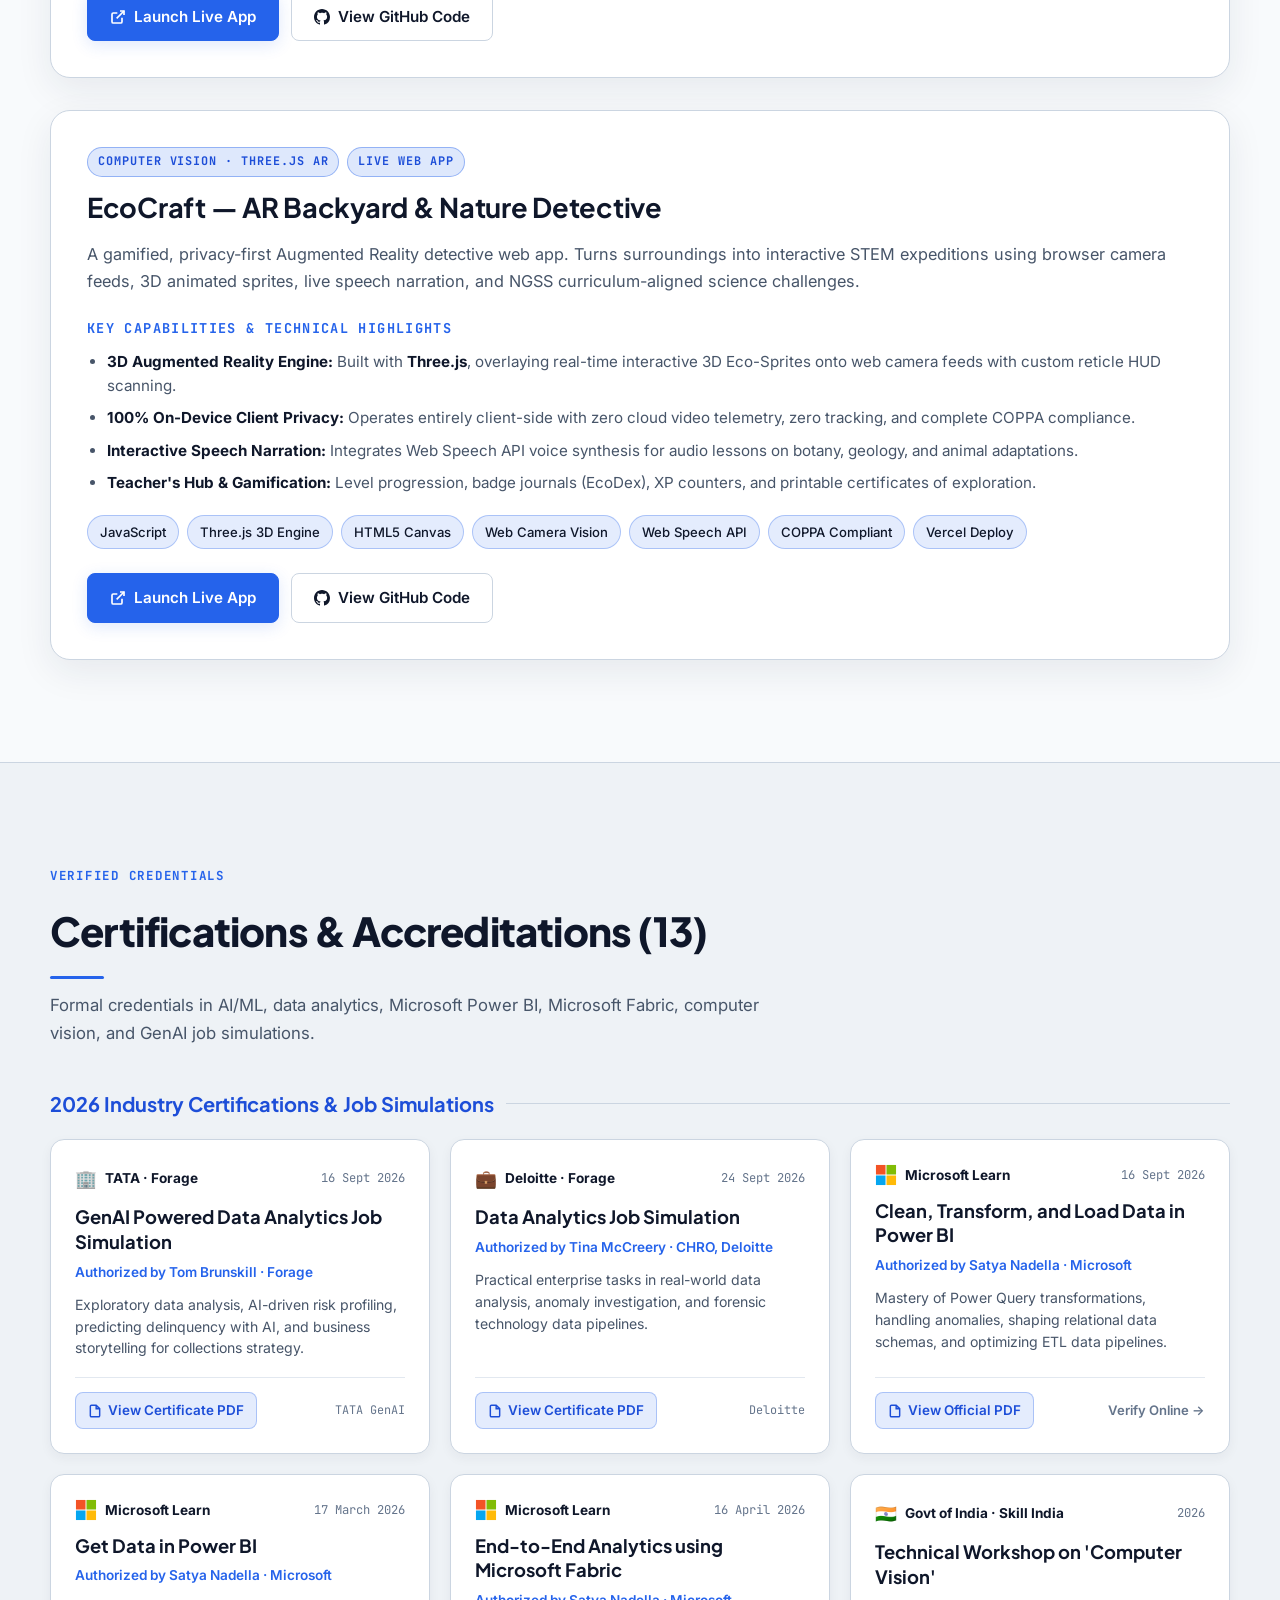
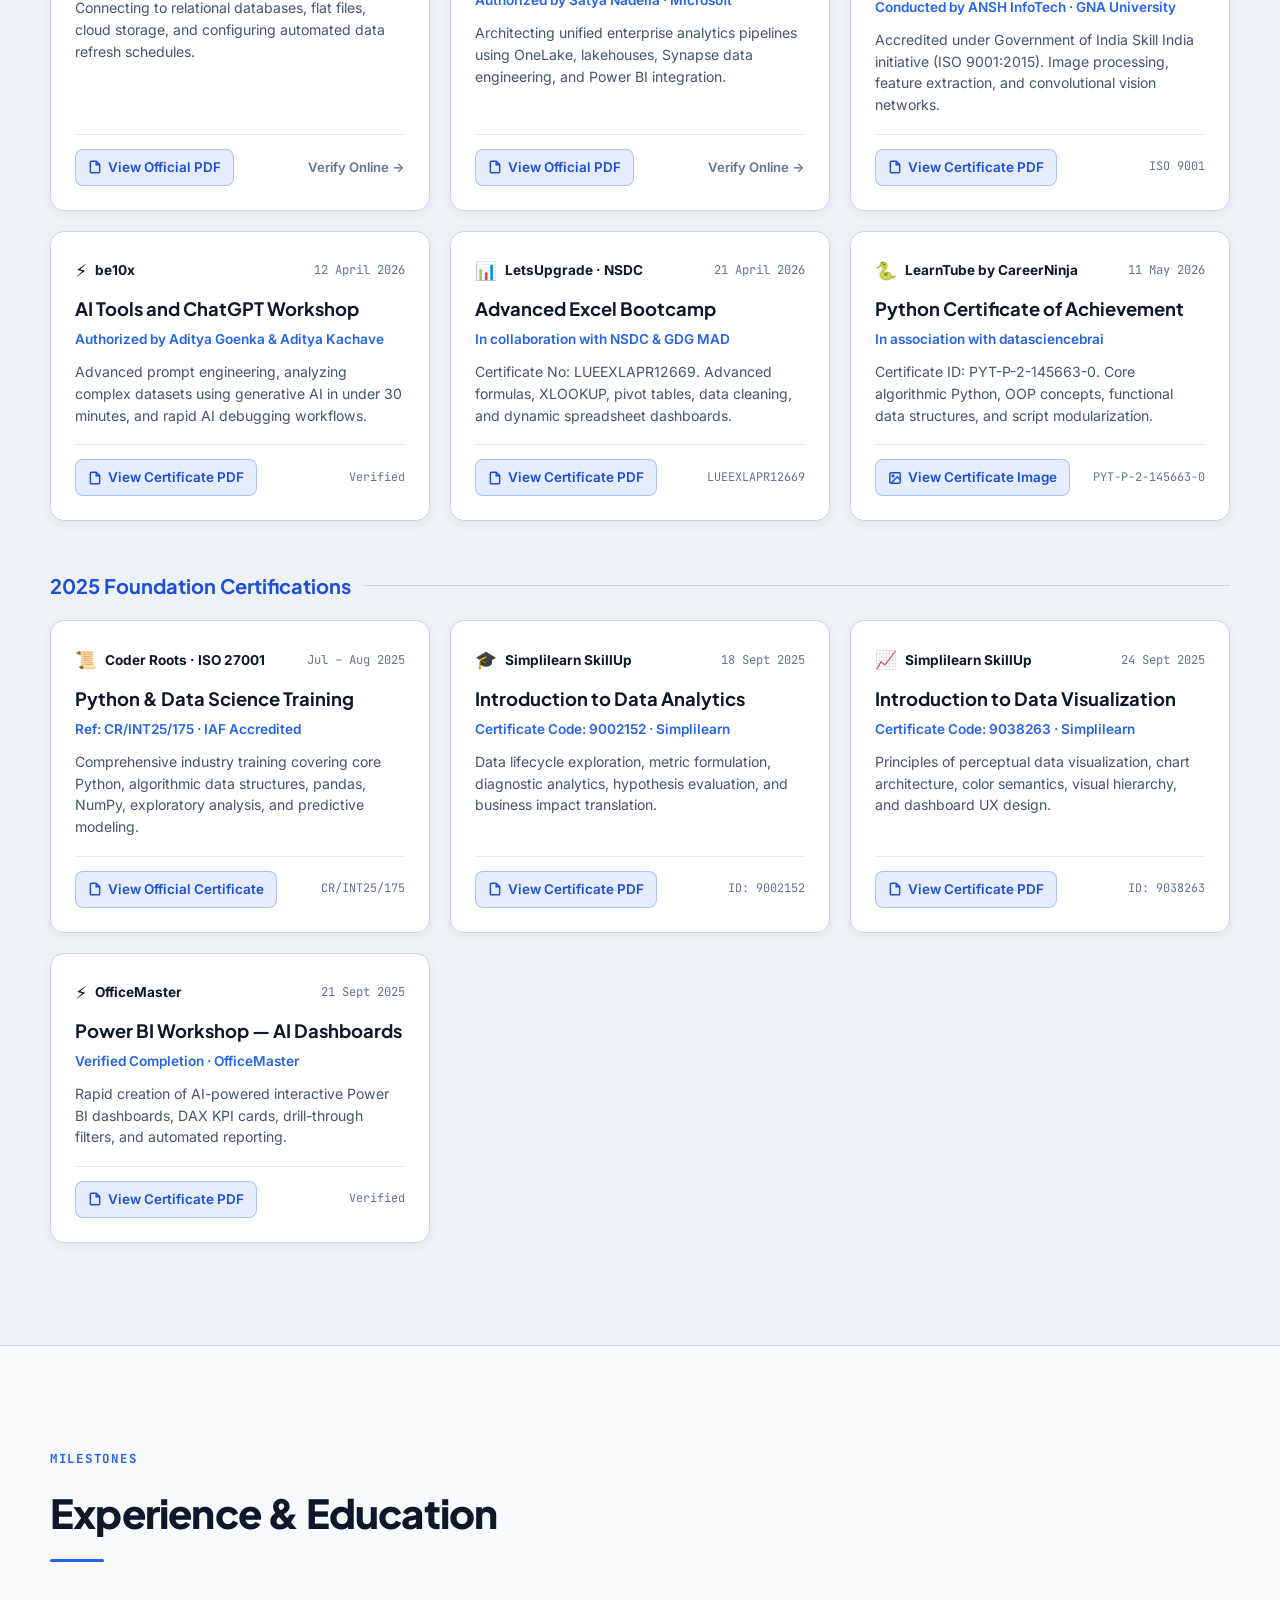
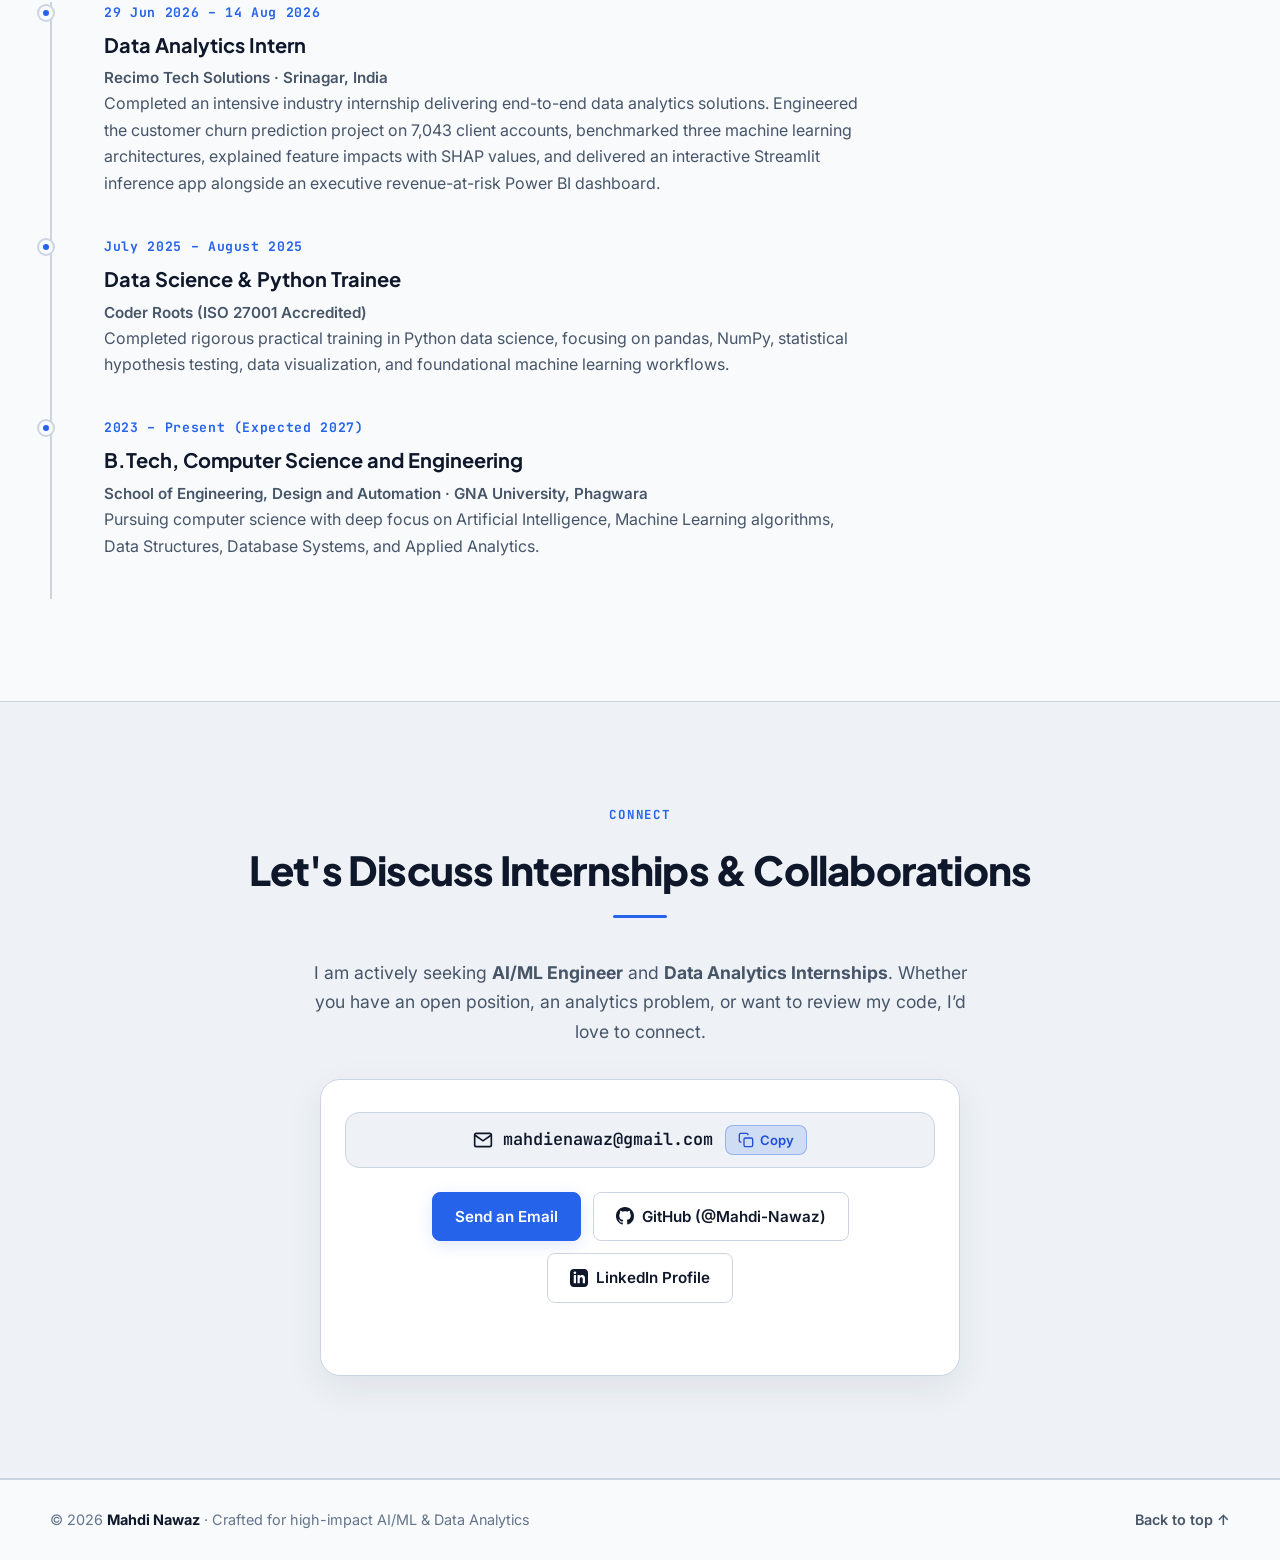
==== commit 07281675: "feat: add high-impact lead sentence highlighting 10+ real-world deployed projects" ====
--- a/portfolio/index.html
+++ b/portfolio/index.html
@@ -70,7 +70,7 @@
 
           <h1>Mahdi Nawaz</h1>
           <p class="role-title">AI/ML &middot; Data Analytics Specialist</p>
-          <p class="lead">B.Tech Computer Science student who turns raw customer data into predictions and clear business decisions.</p>
+          <p class="lead">B.Tech Computer Science student who turns raw customer data into predictions and clear business decisions. Experienced in deploying end-to-end ML pipelines, generative AI solutions, and interactive BI dashboards across 10+ real-world projects.</p>
 
           <div class="cta">
             <a class="btn primary" href="#projects">
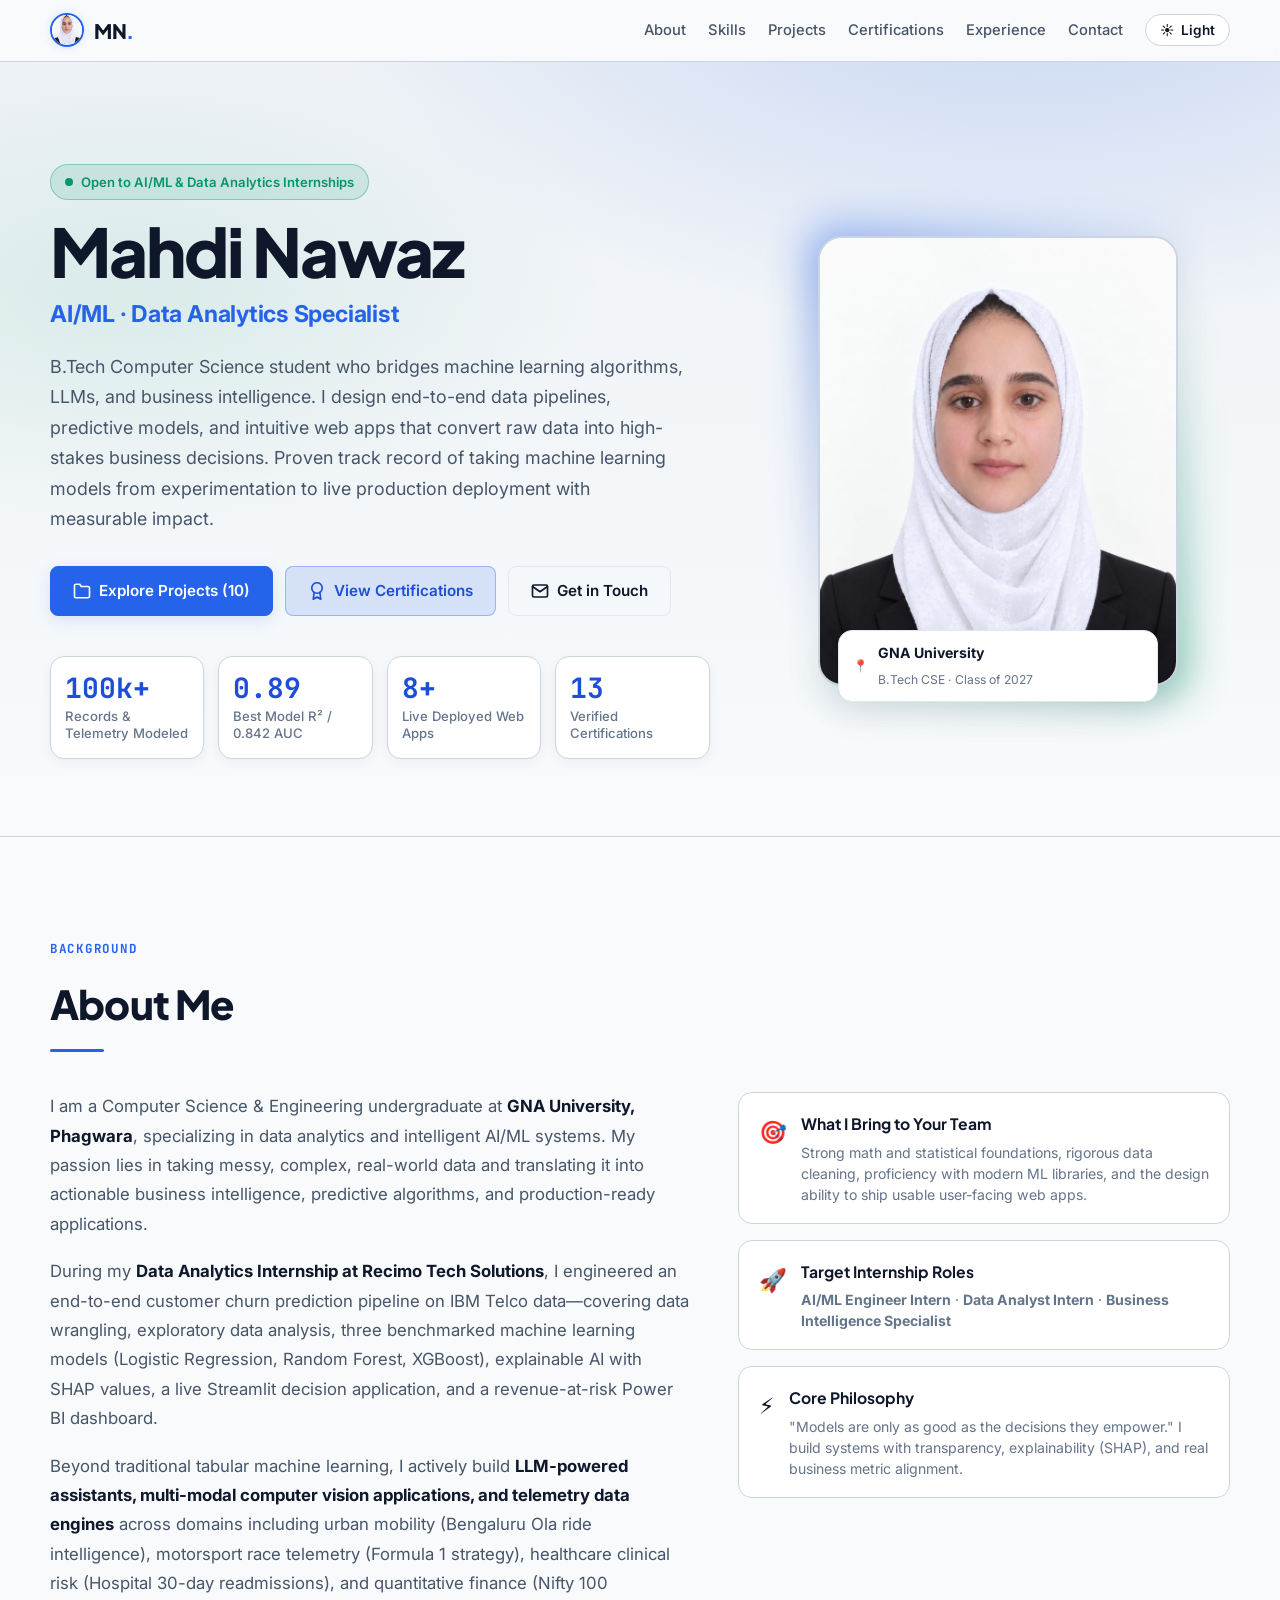
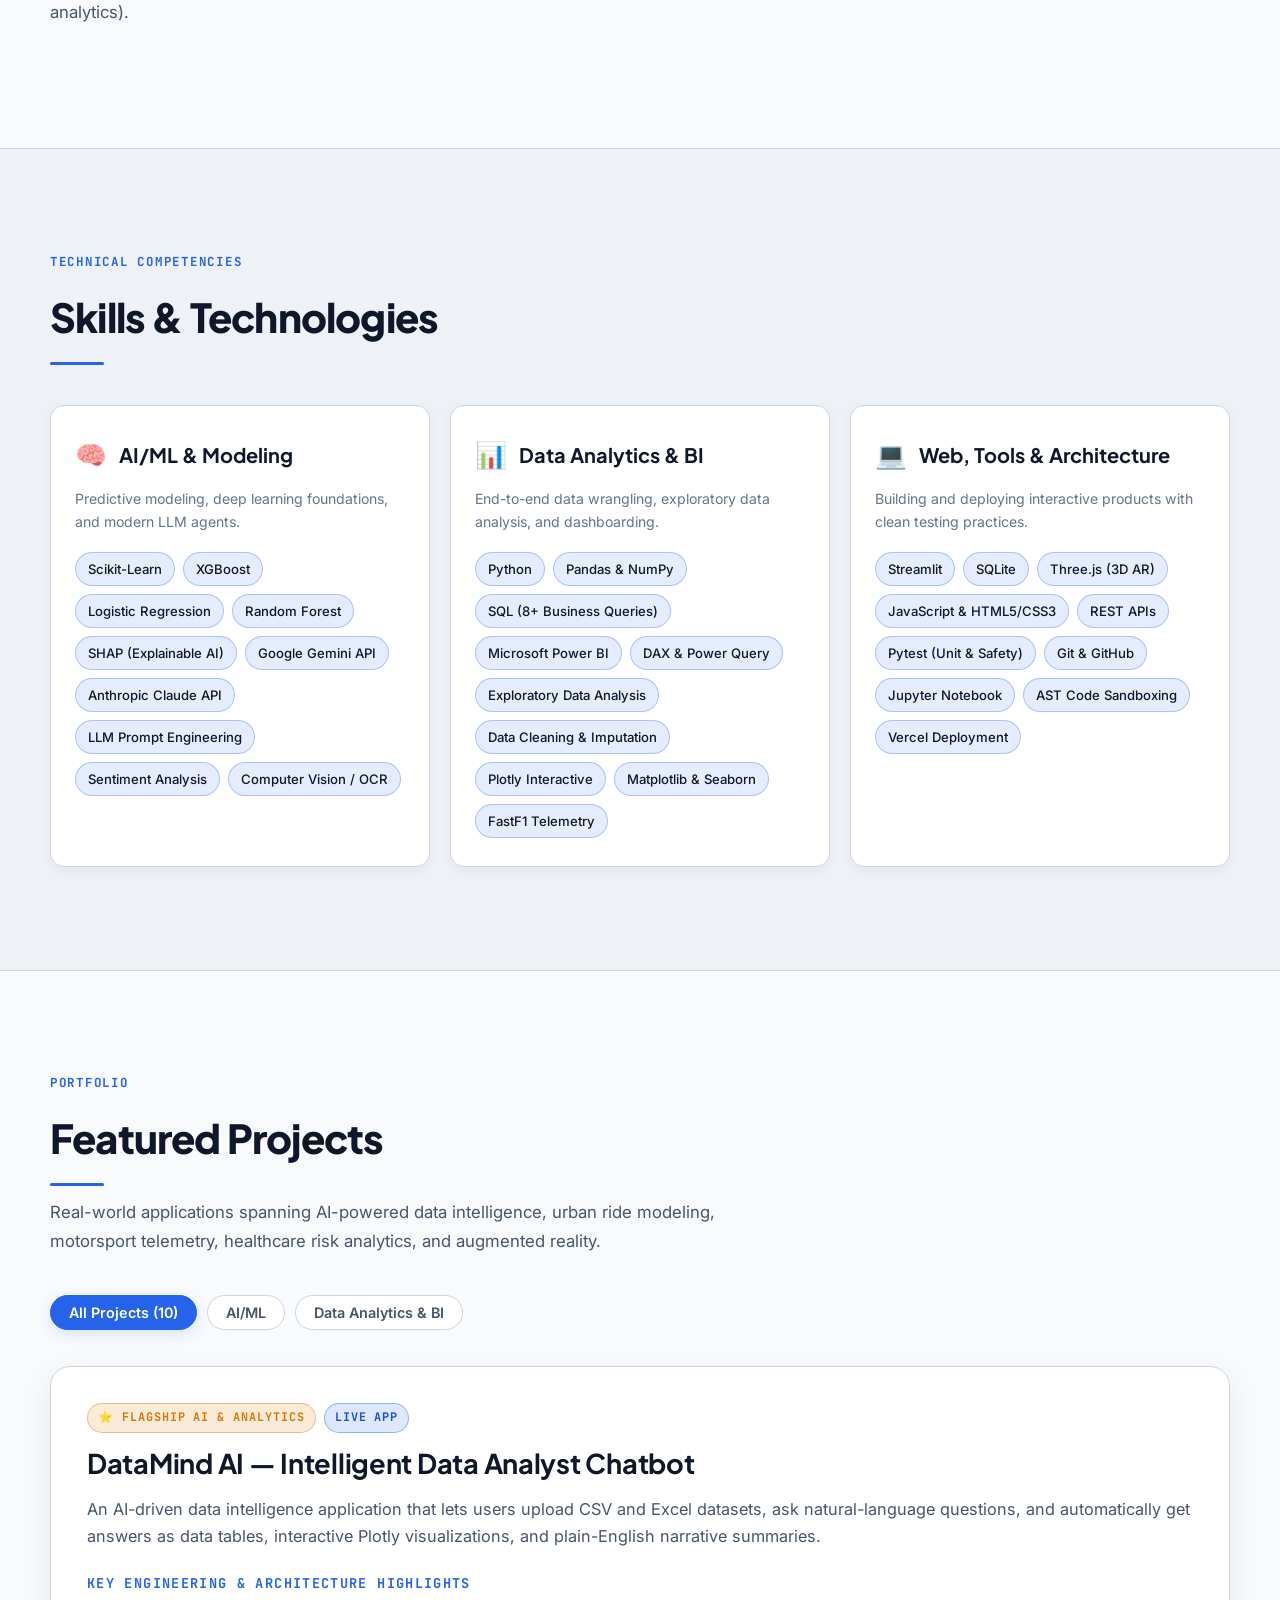
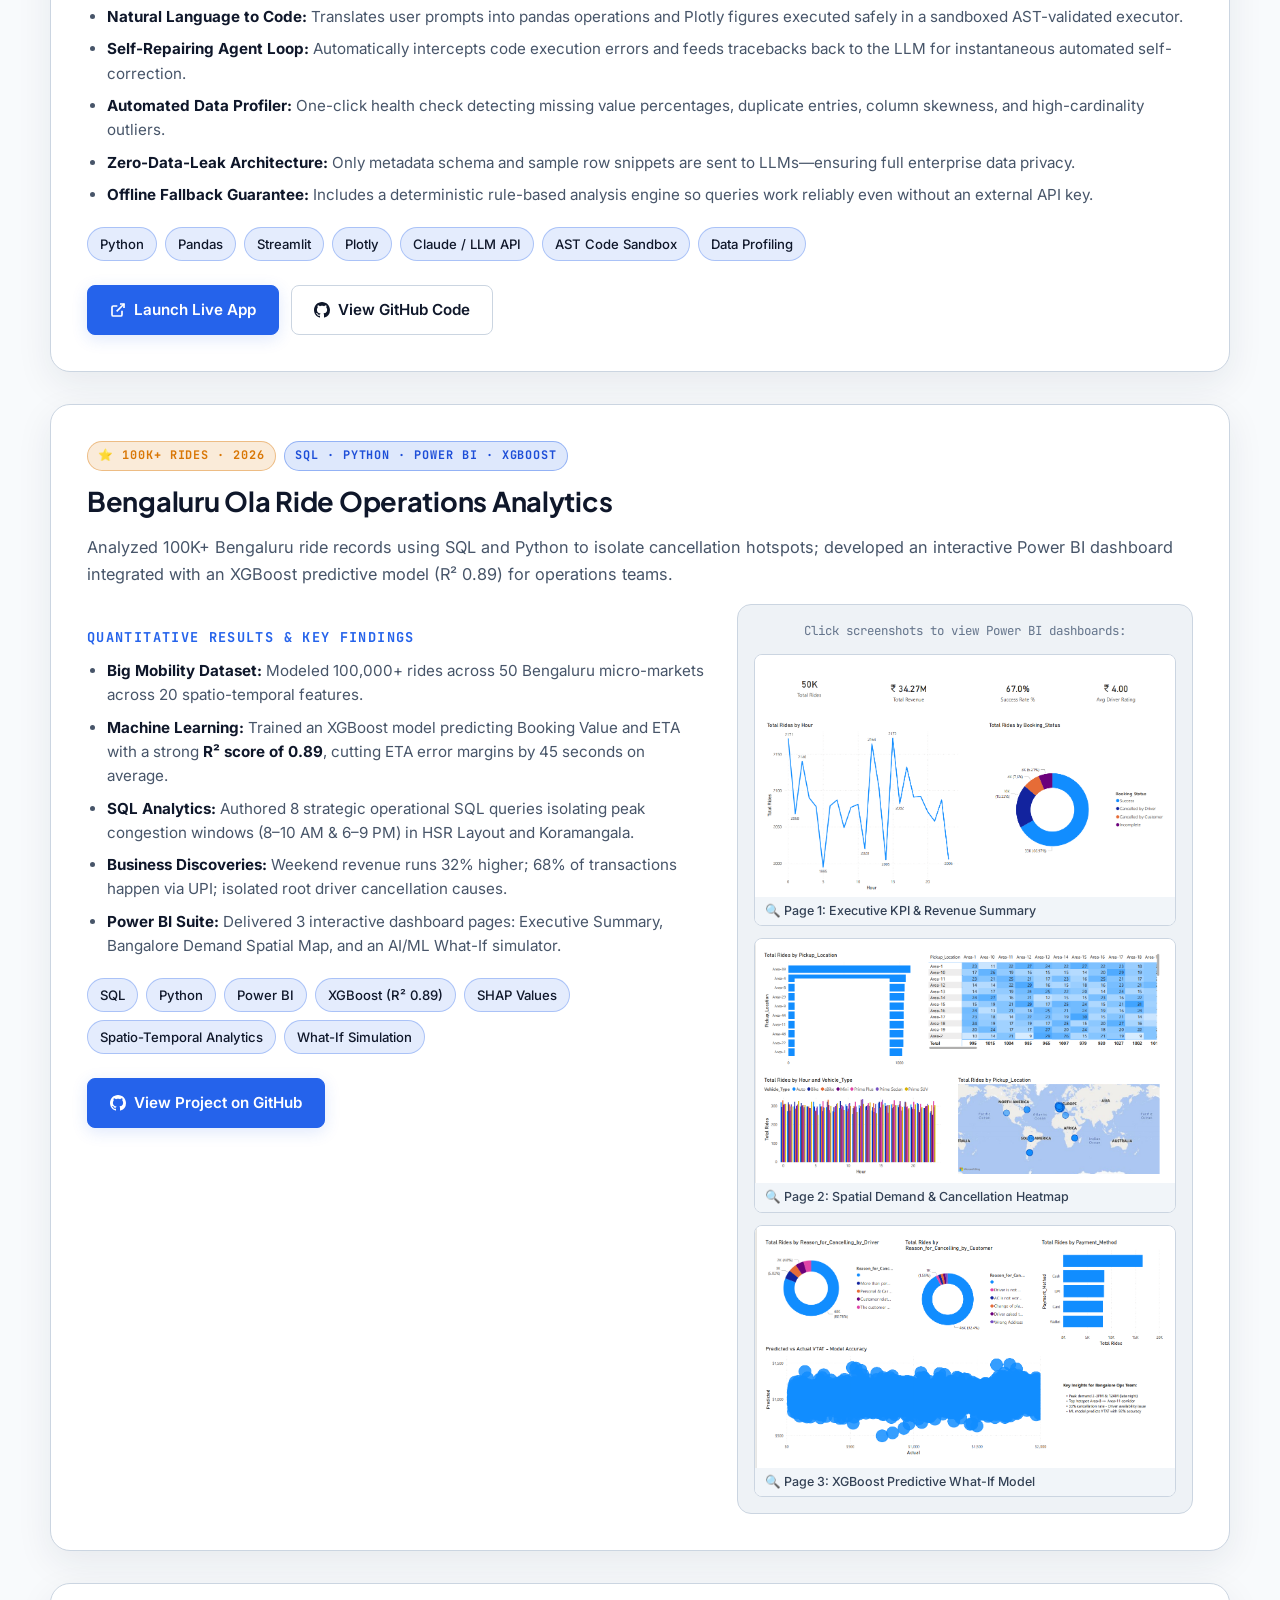
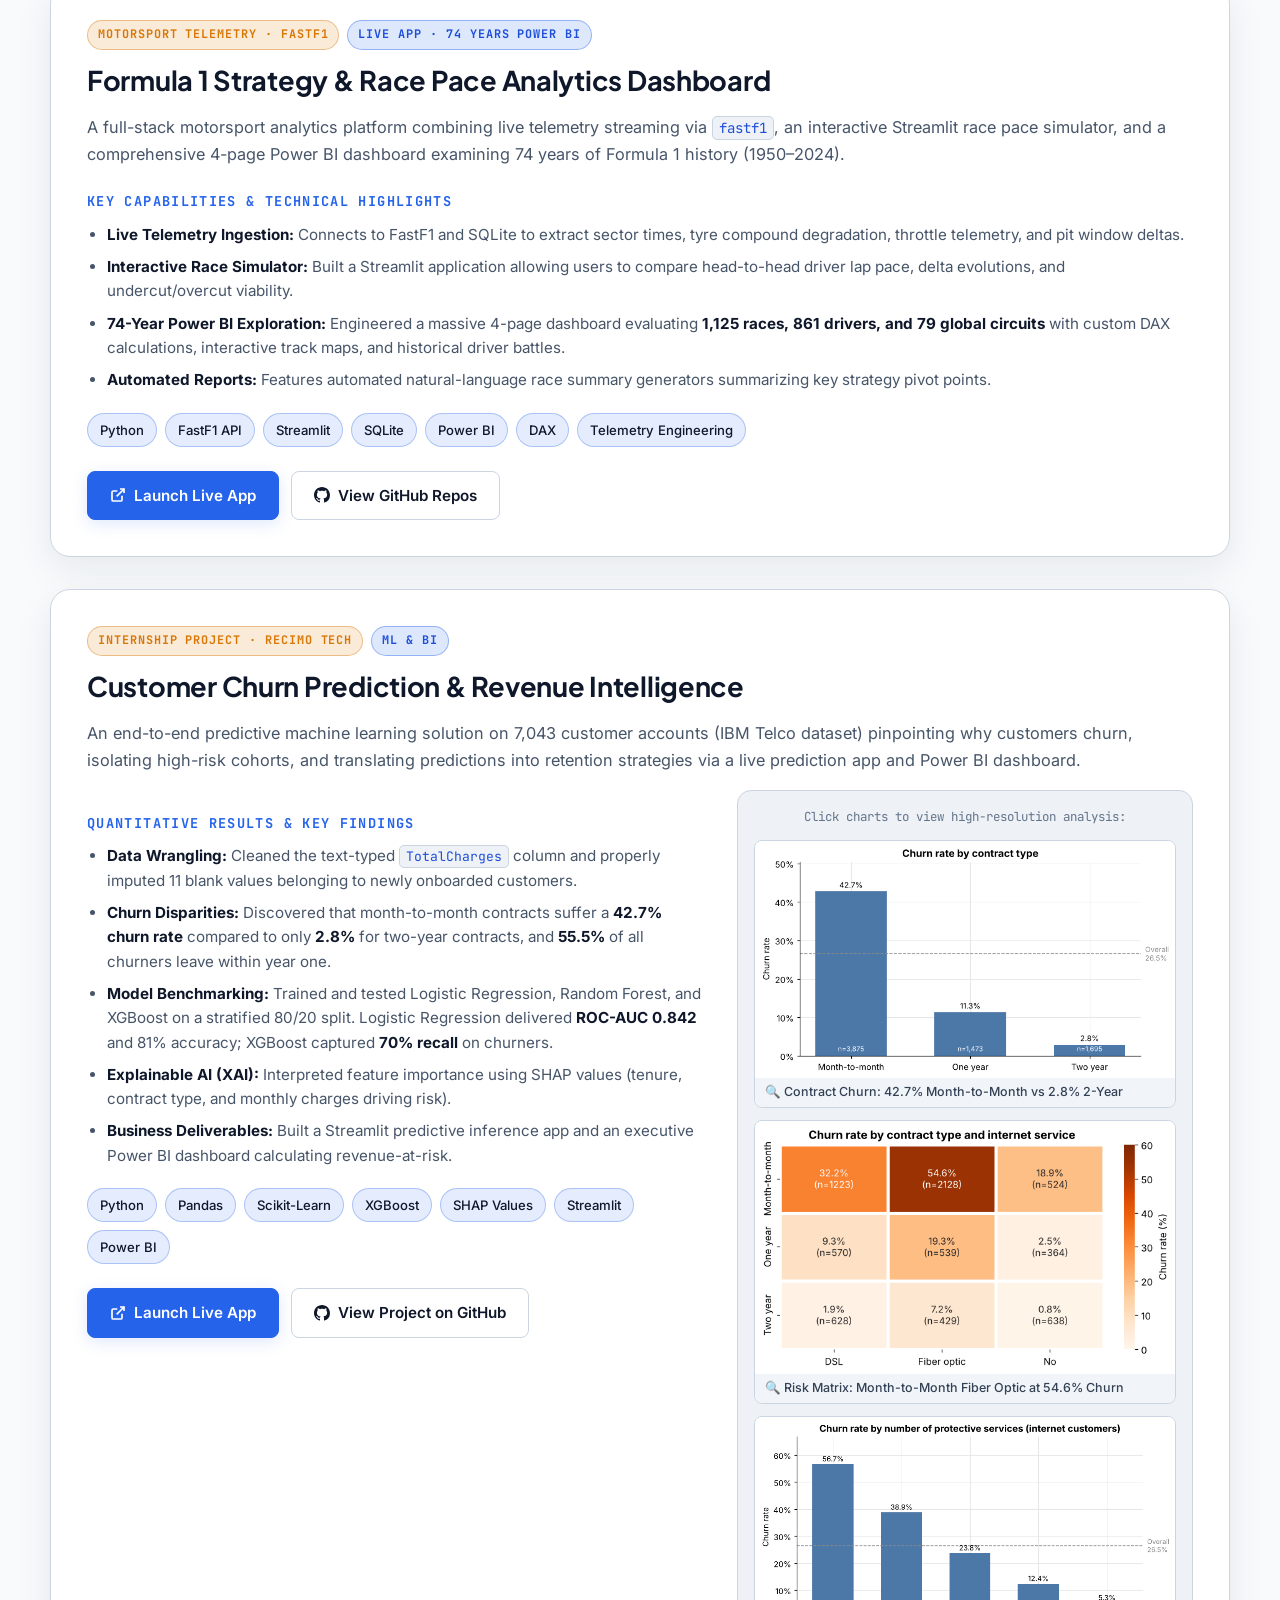
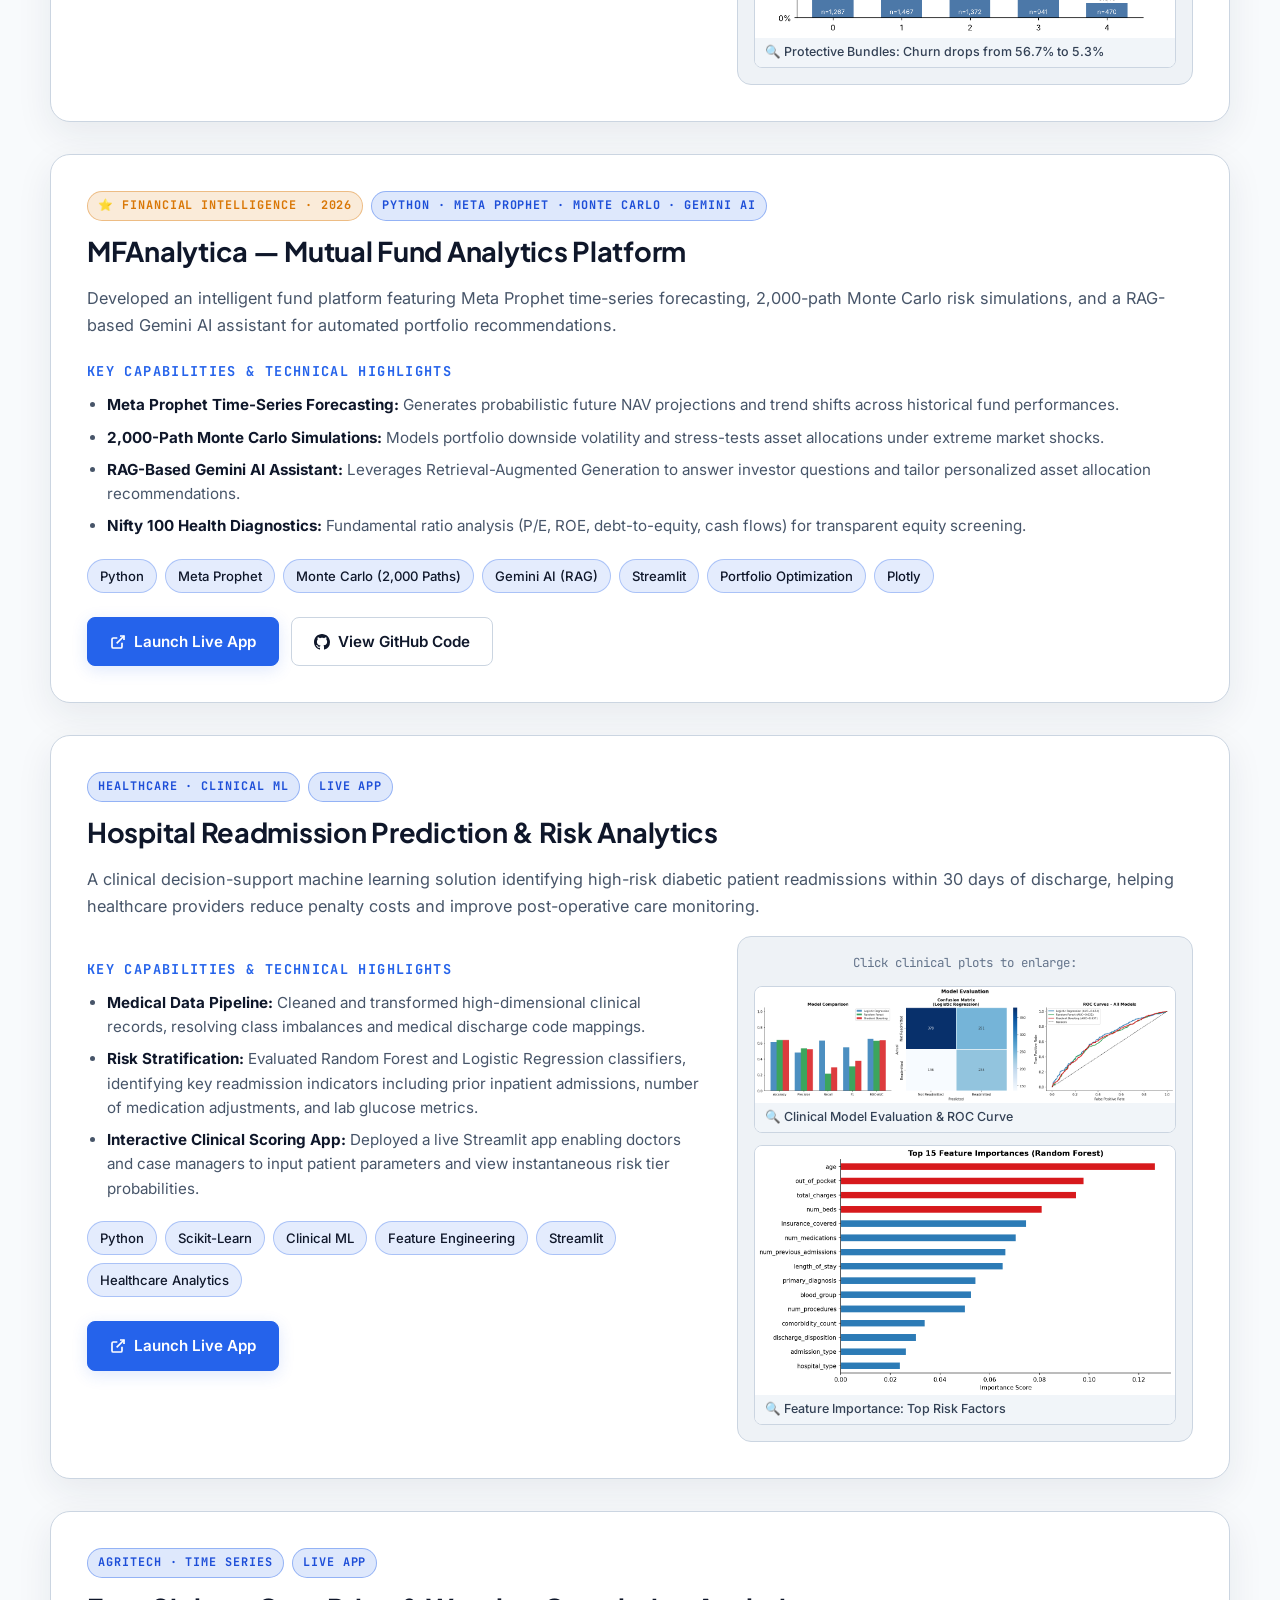
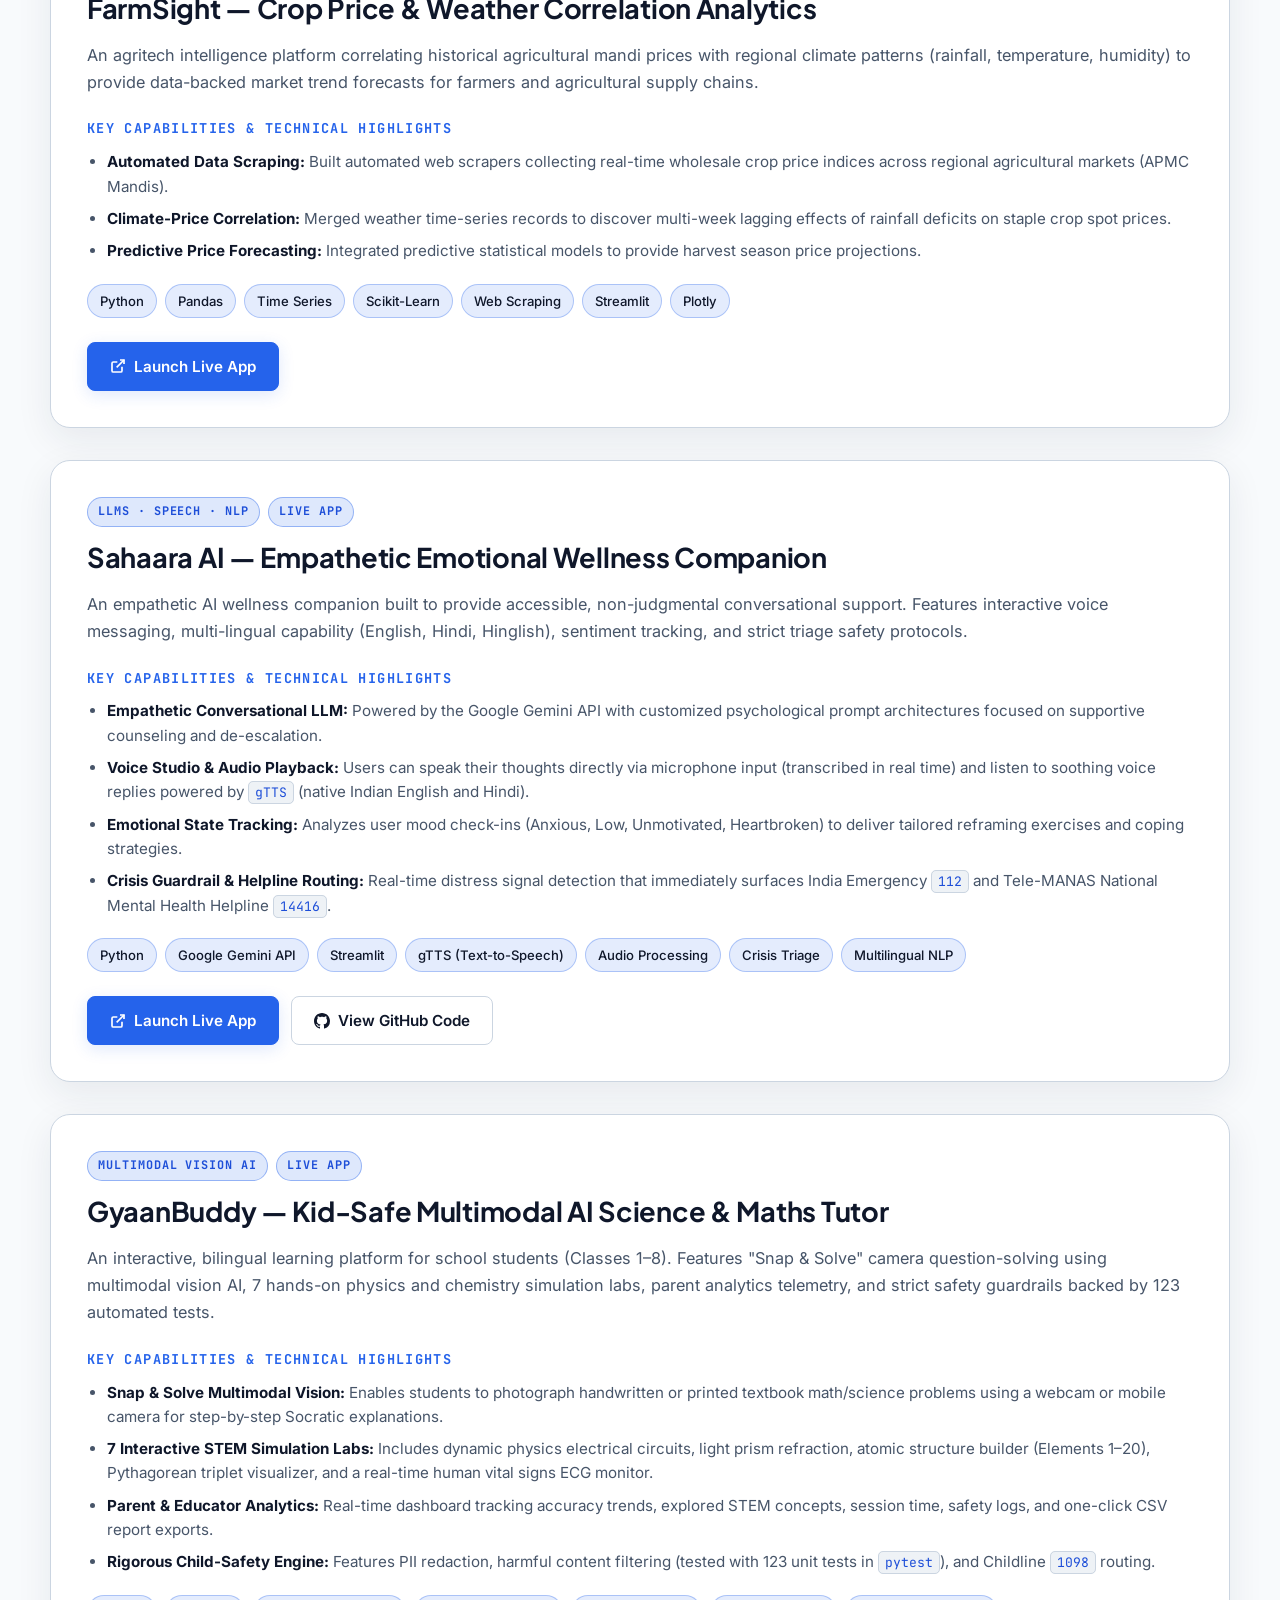
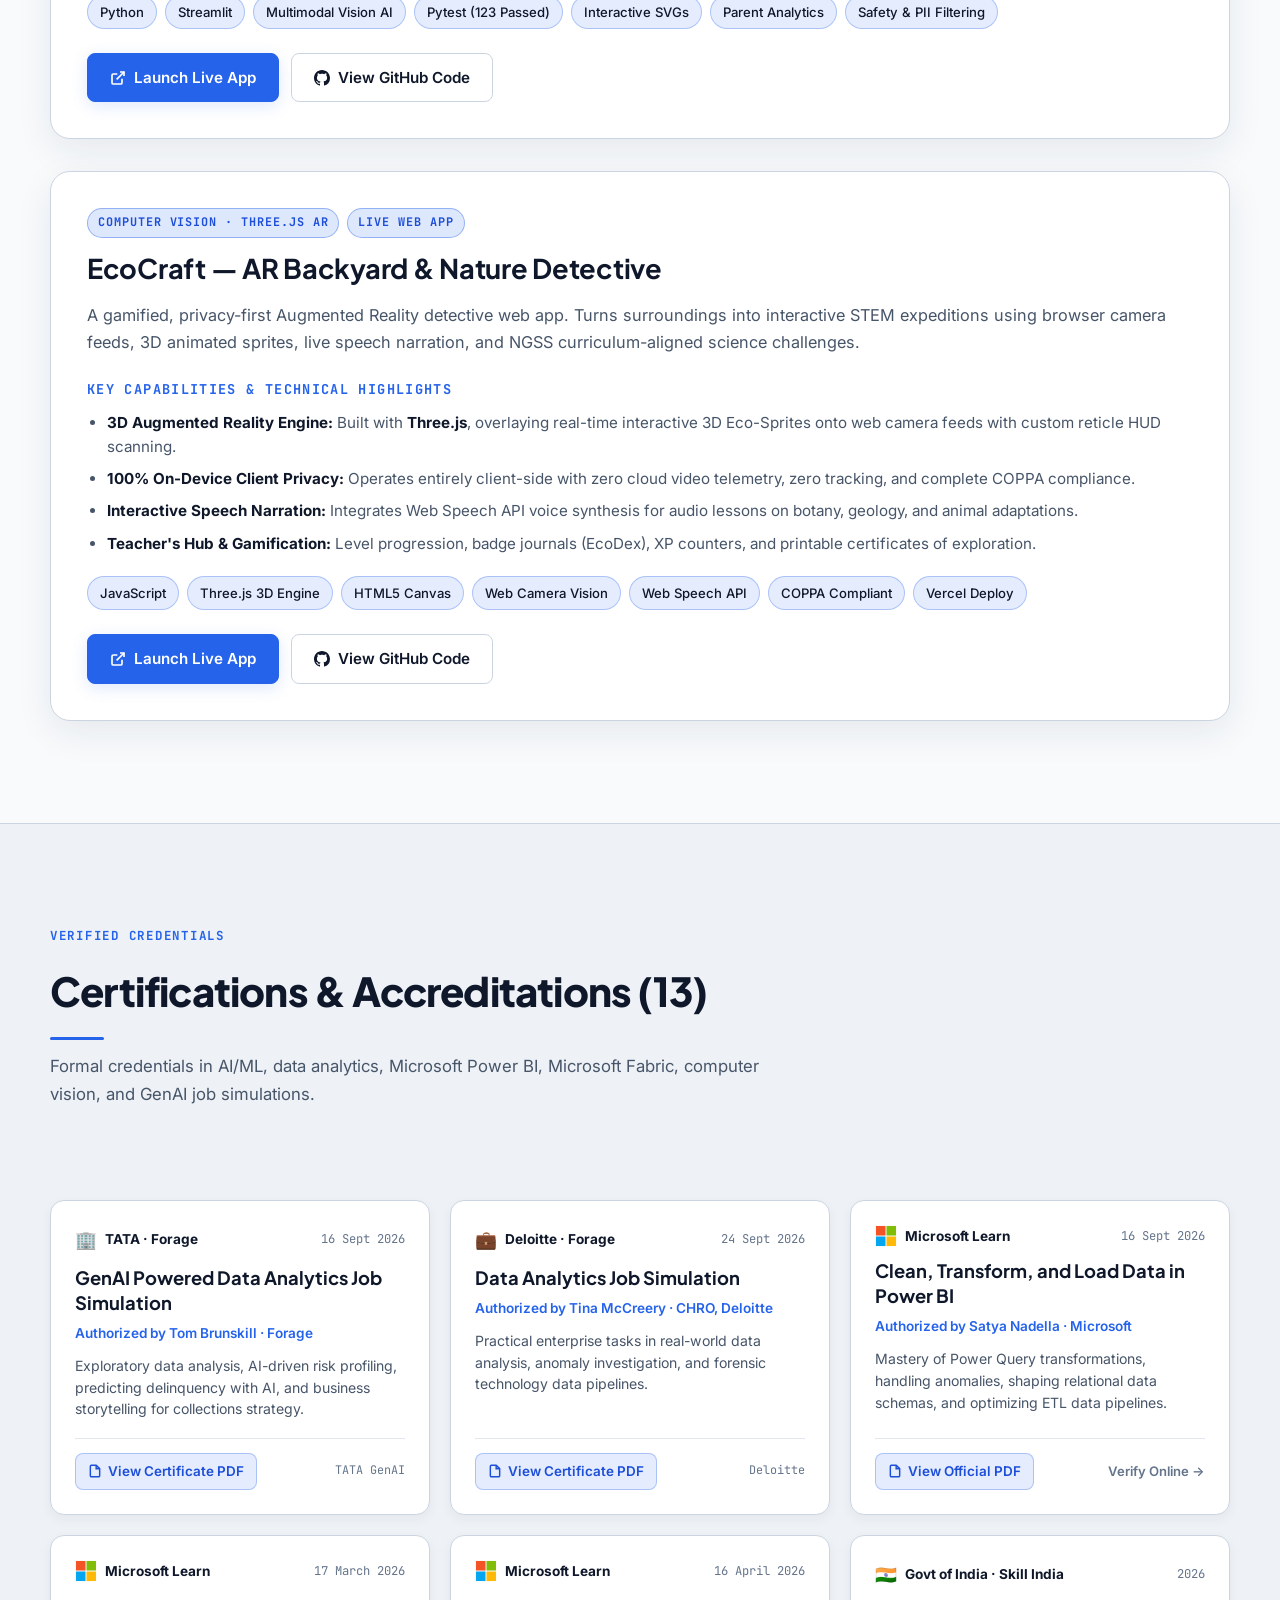
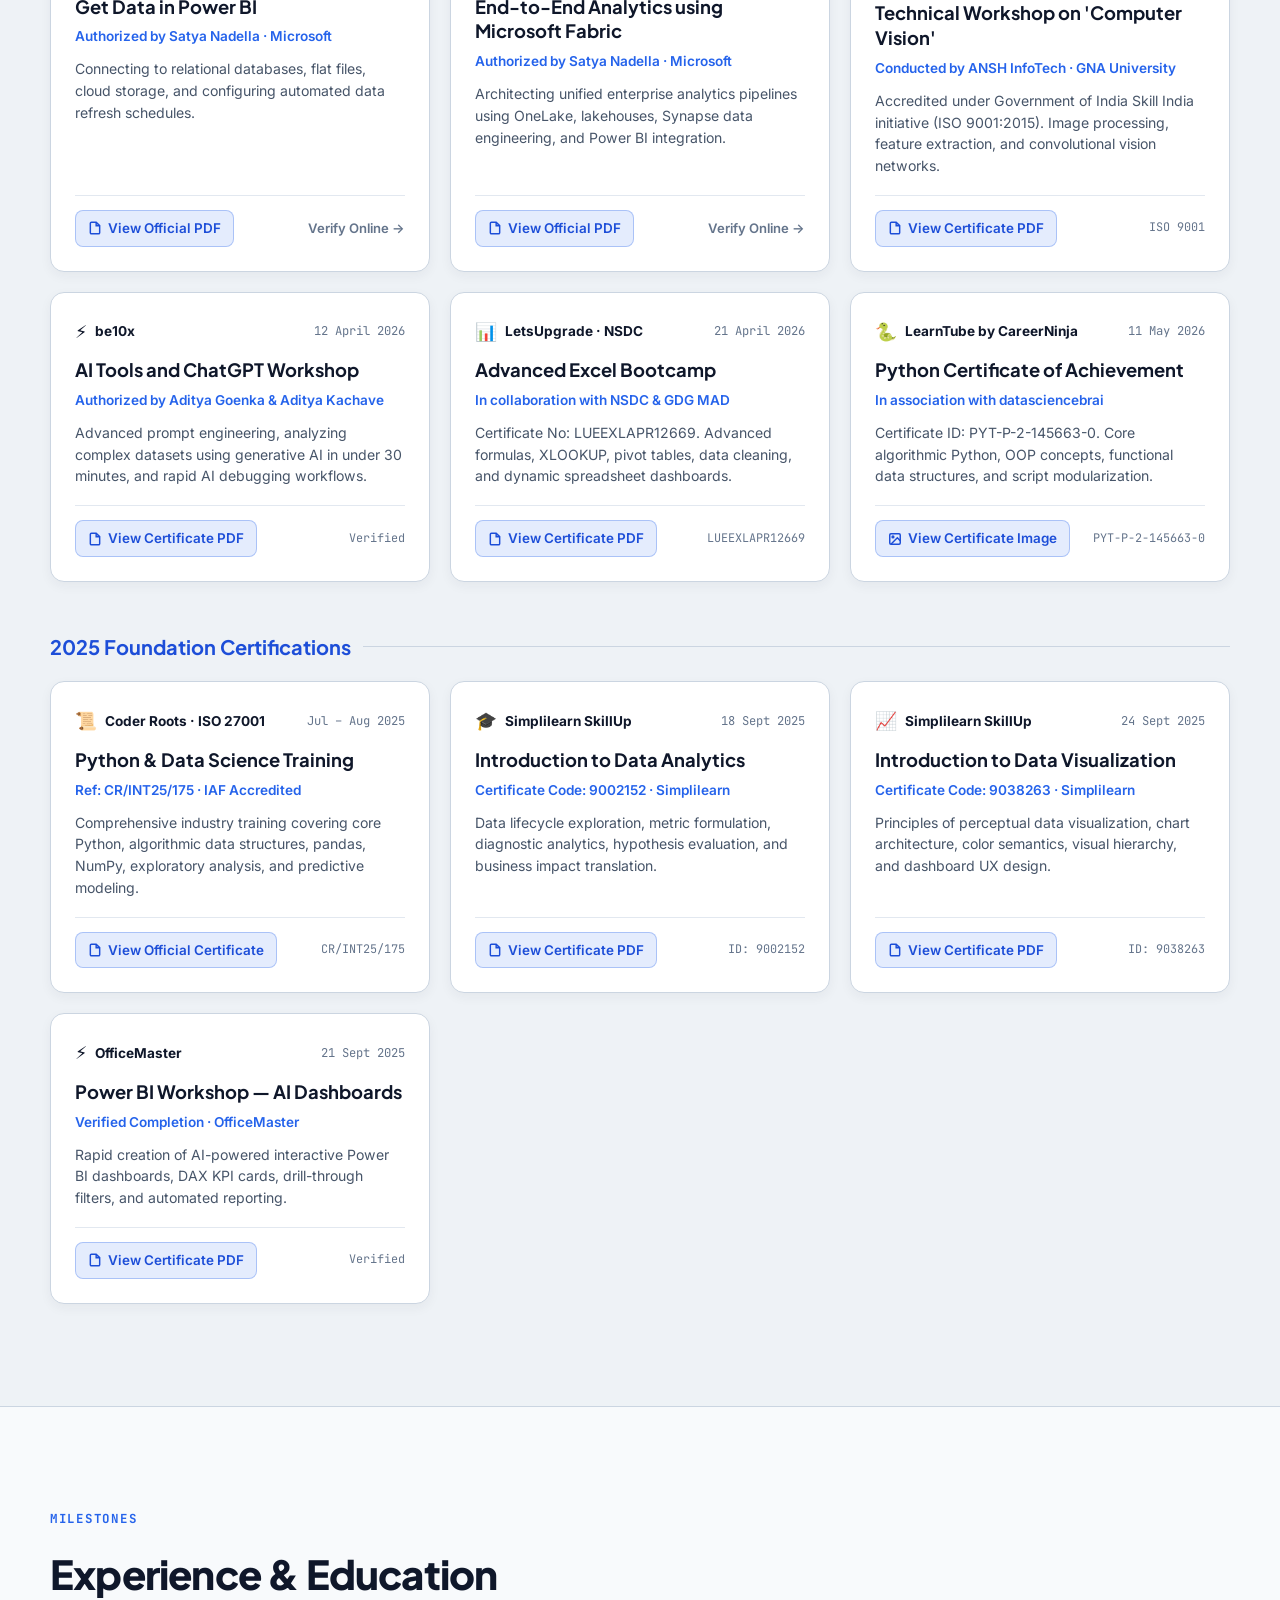
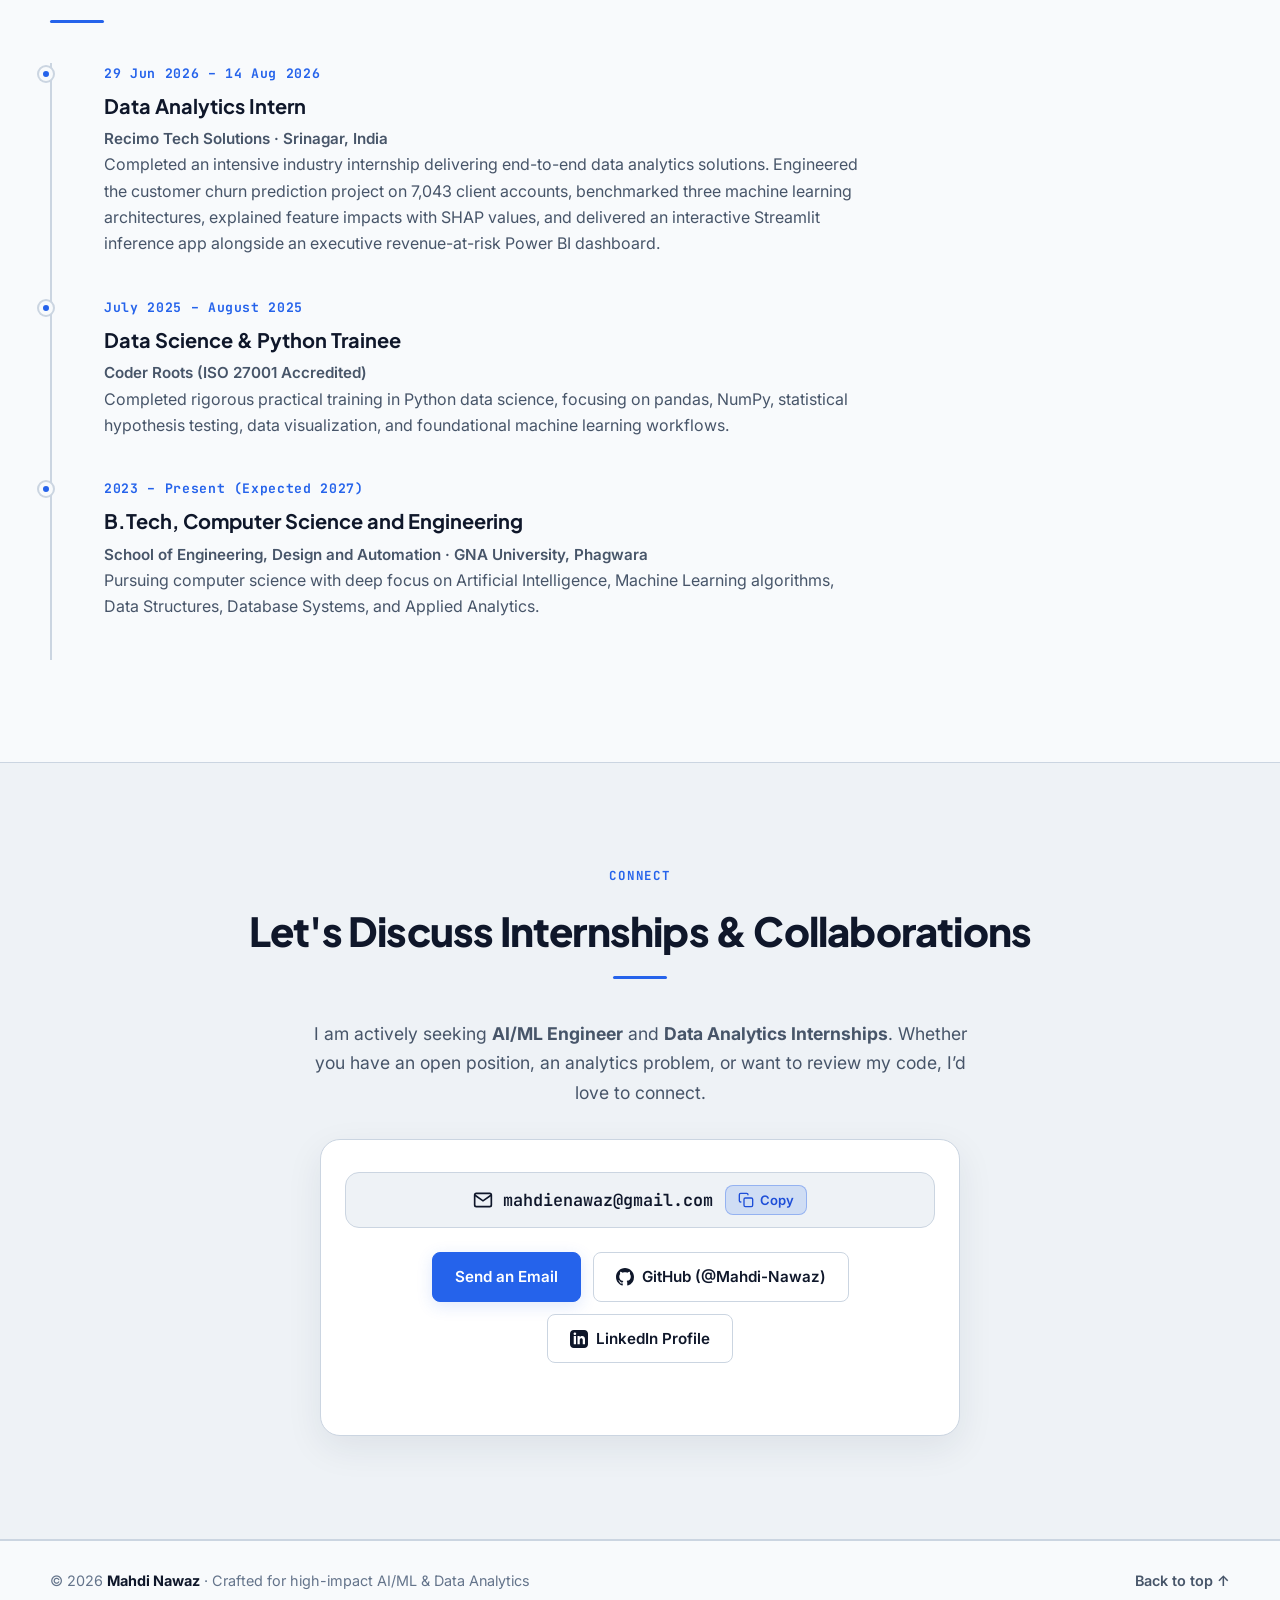
==== commit 44cb9f92: "fix: update hero bio with preferred intro and high-impact sentence" ====
--- a/portfolio/index.html
+++ b/portfolio/index.html
@@ -70,7 +70,7 @@
 
           <h1>Mahdi Nawaz</h1>
           <p class="role-title">AI/ML &middot; Data Analytics Specialist</p>
-          <p class="lead">B.Tech Computer Science student who turns raw customer data into predictions and clear business decisions. Experienced in deploying end-to-end ML pipelines, generative AI solutions, and interactive BI dashboards across 10+ real-world projects.</p>
+          <p class="lead">B.Tech Computer Science student who bridges machine learning algorithms, LLMs, and business intelligence. I design end-to-end data pipelines, predictive models, and intuitive web apps that convert raw data into high-stakes business decisions. Proven track record of taking machine learning models from experimentation to live production deployment with measurable impact.</p>
 
           <div class="cta">
             <a class="btn primary" href="#projects">
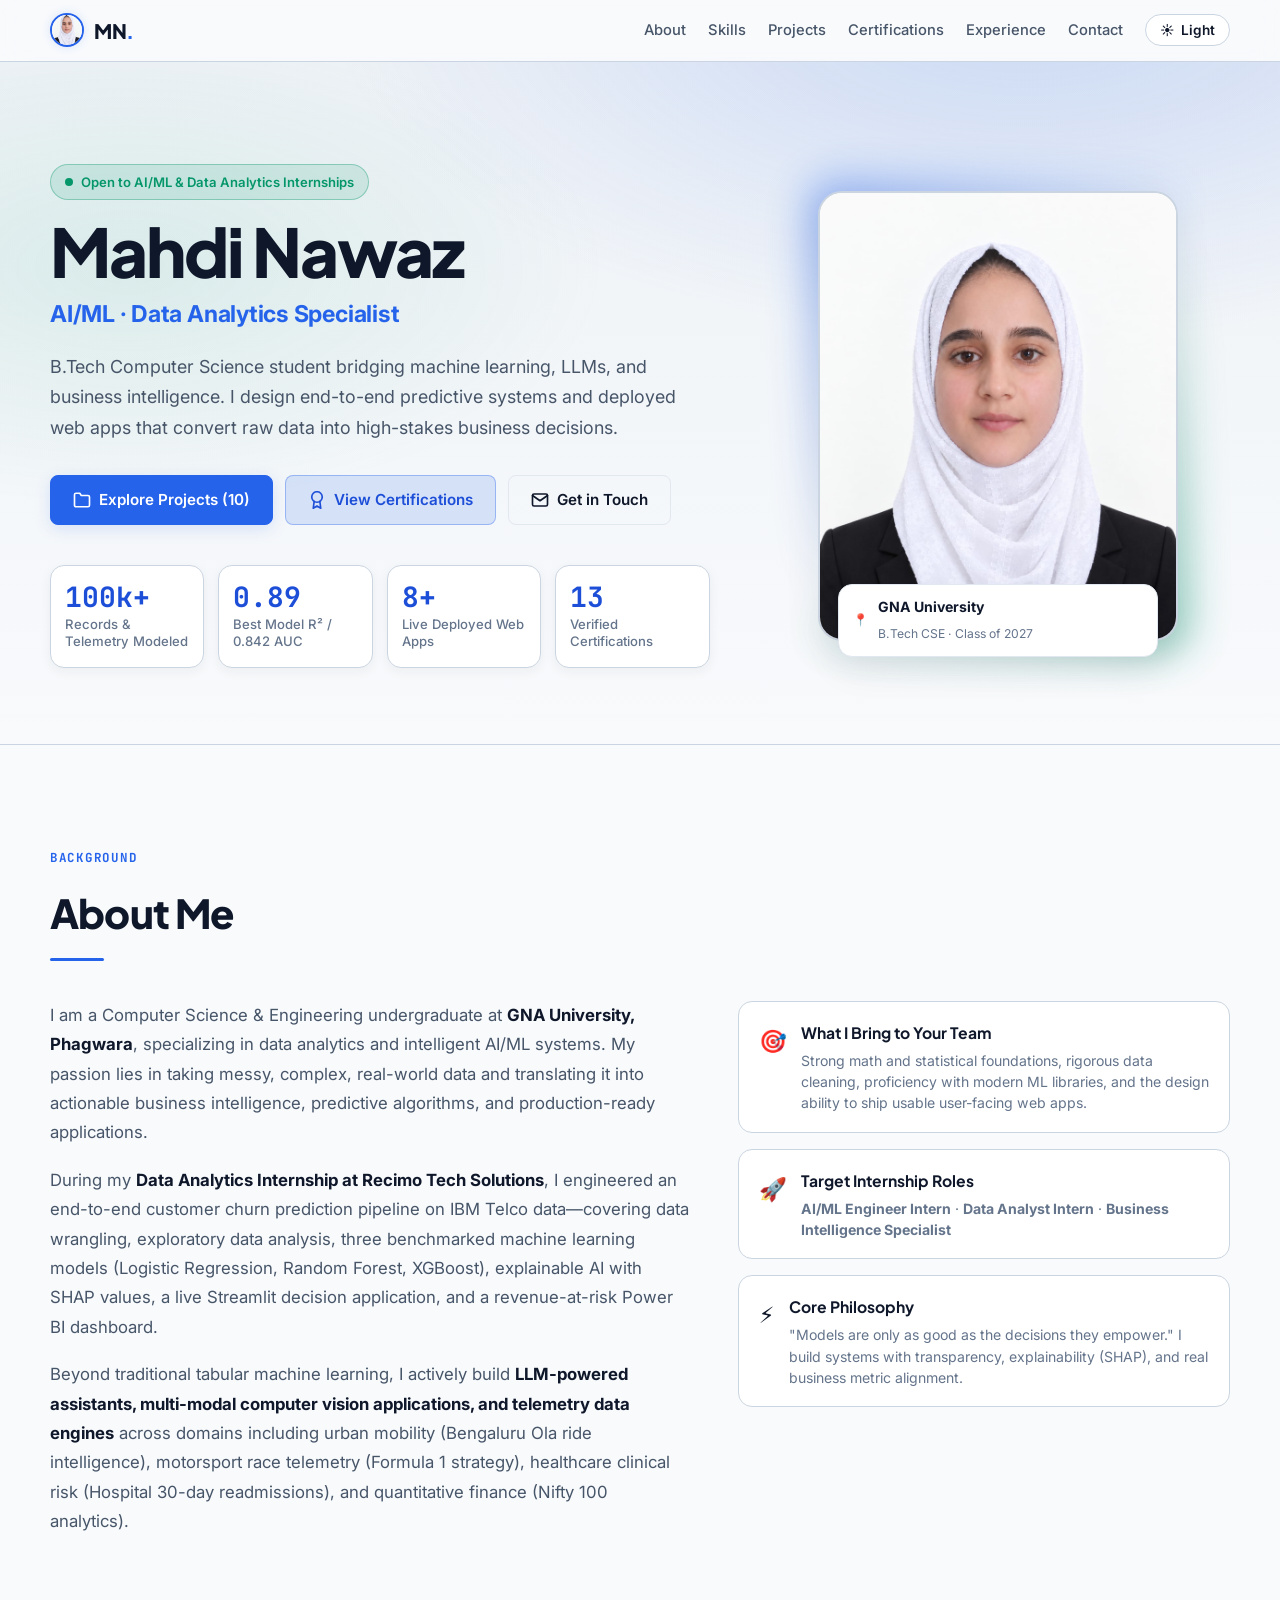
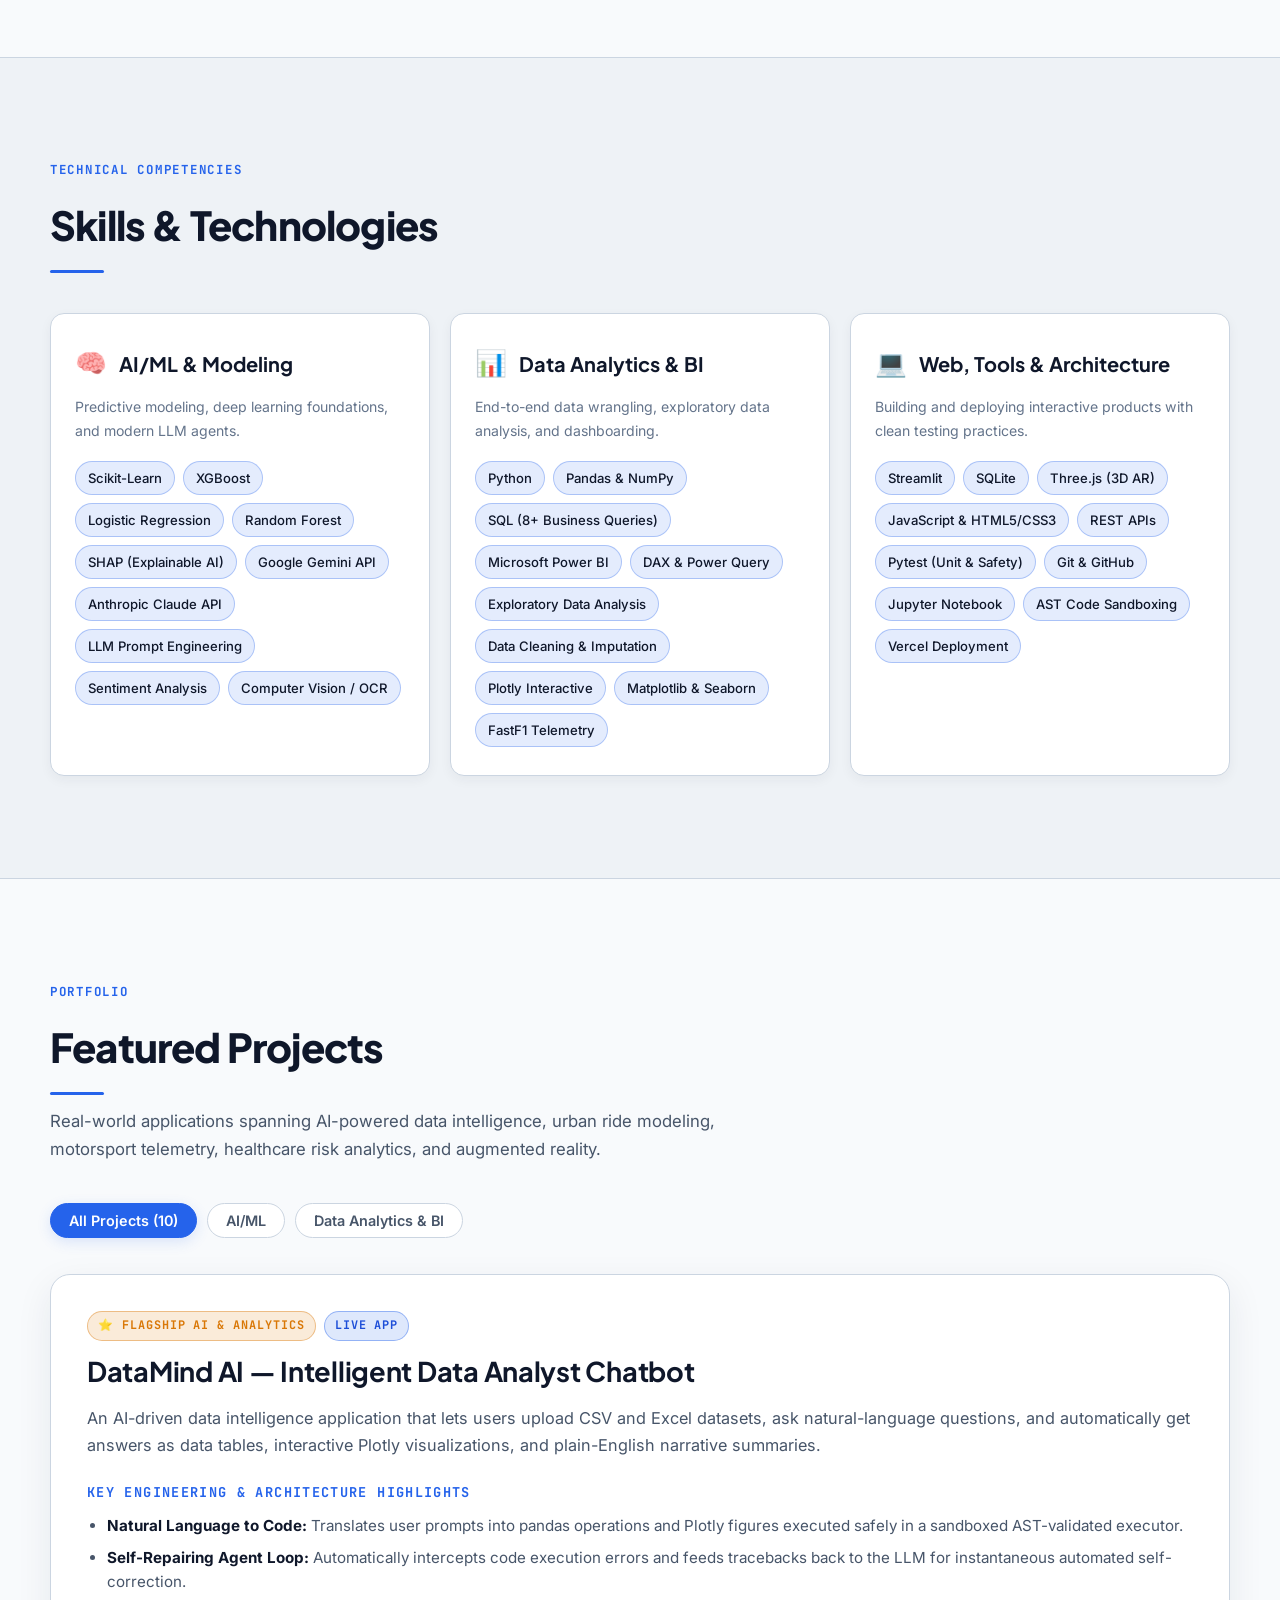
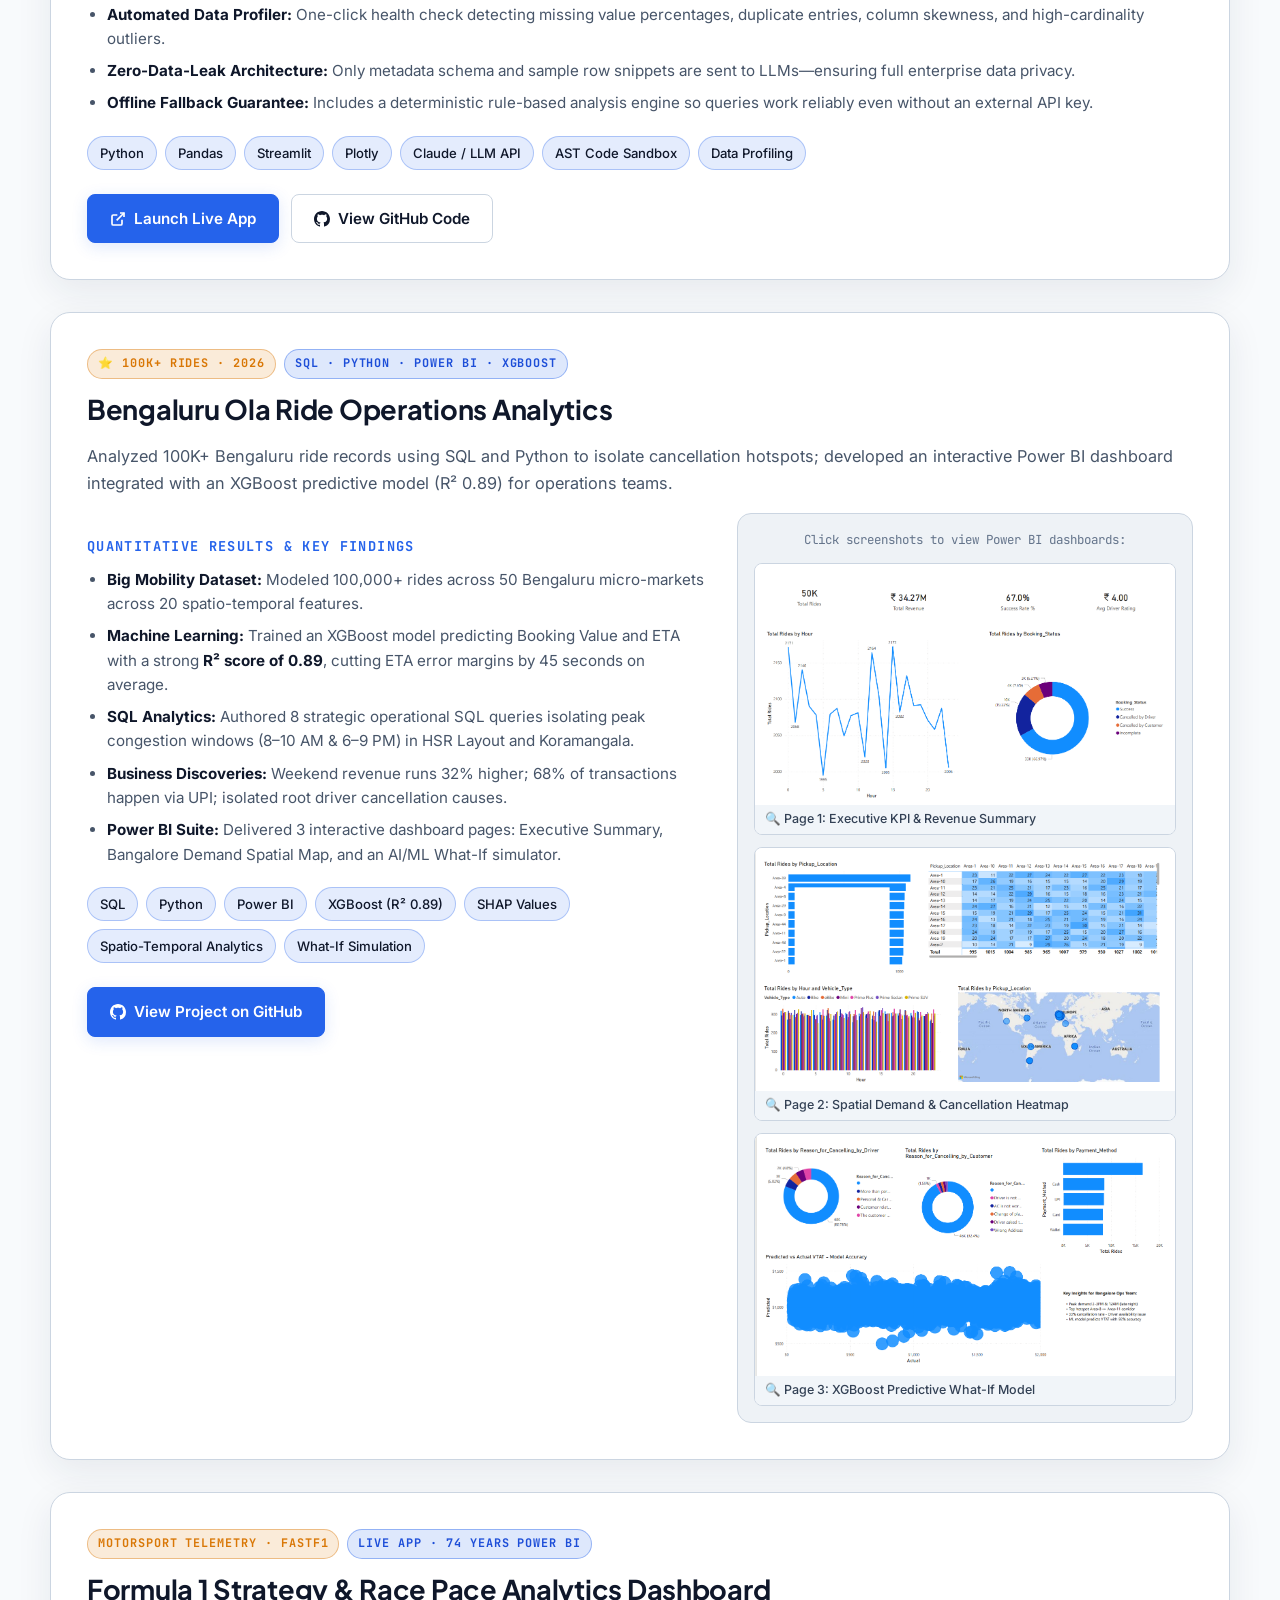
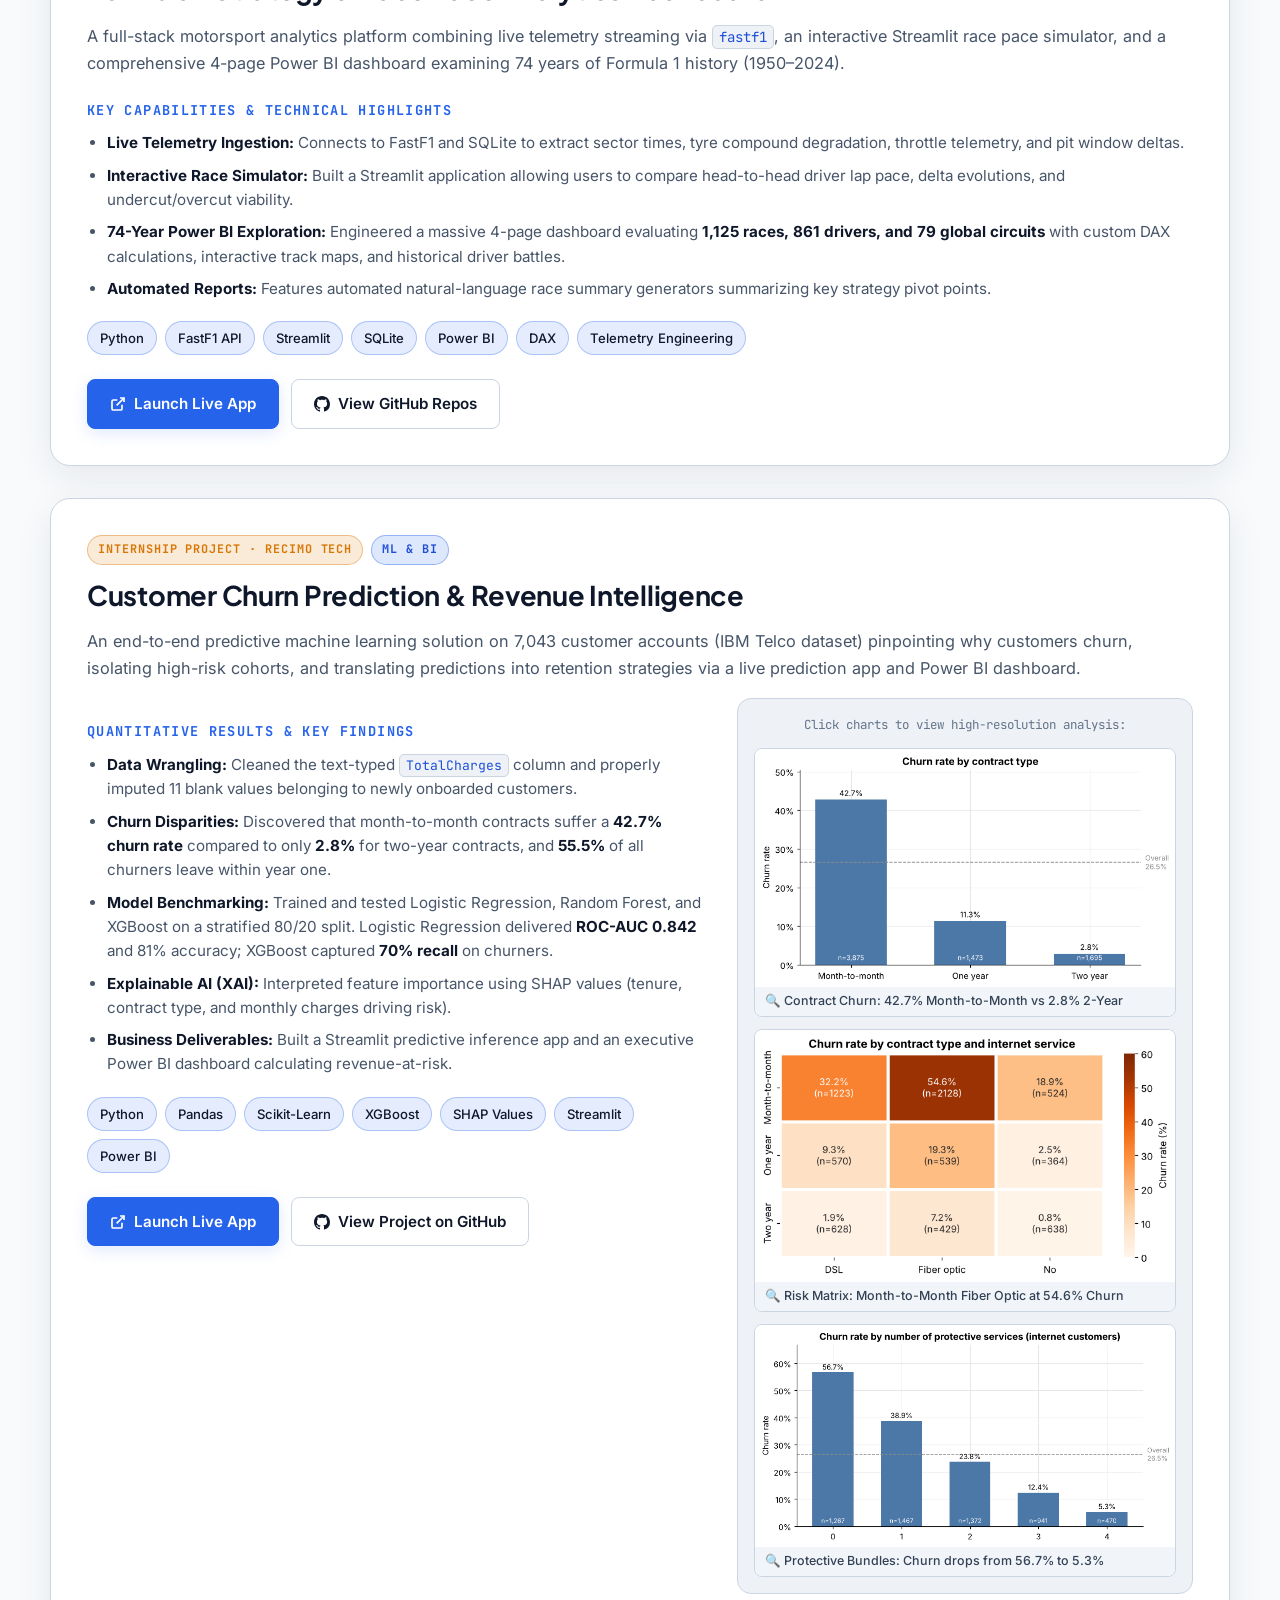
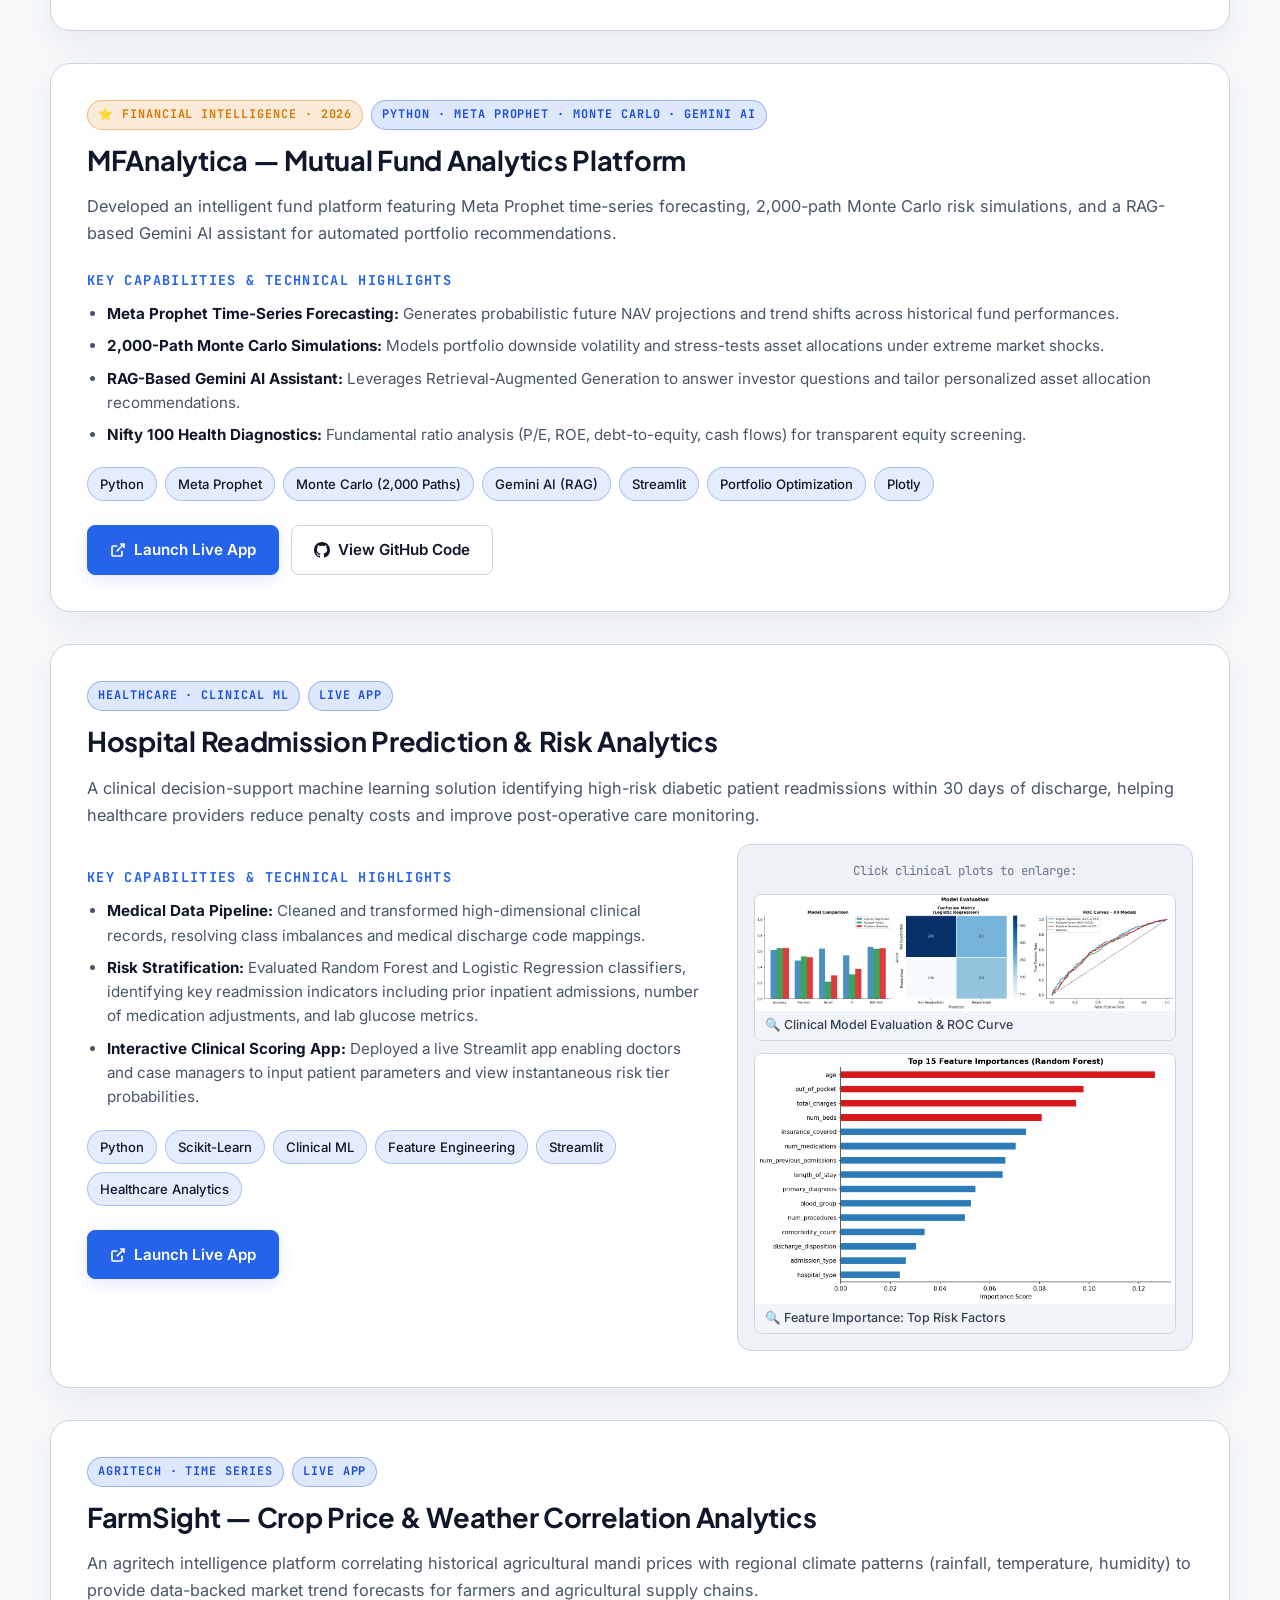
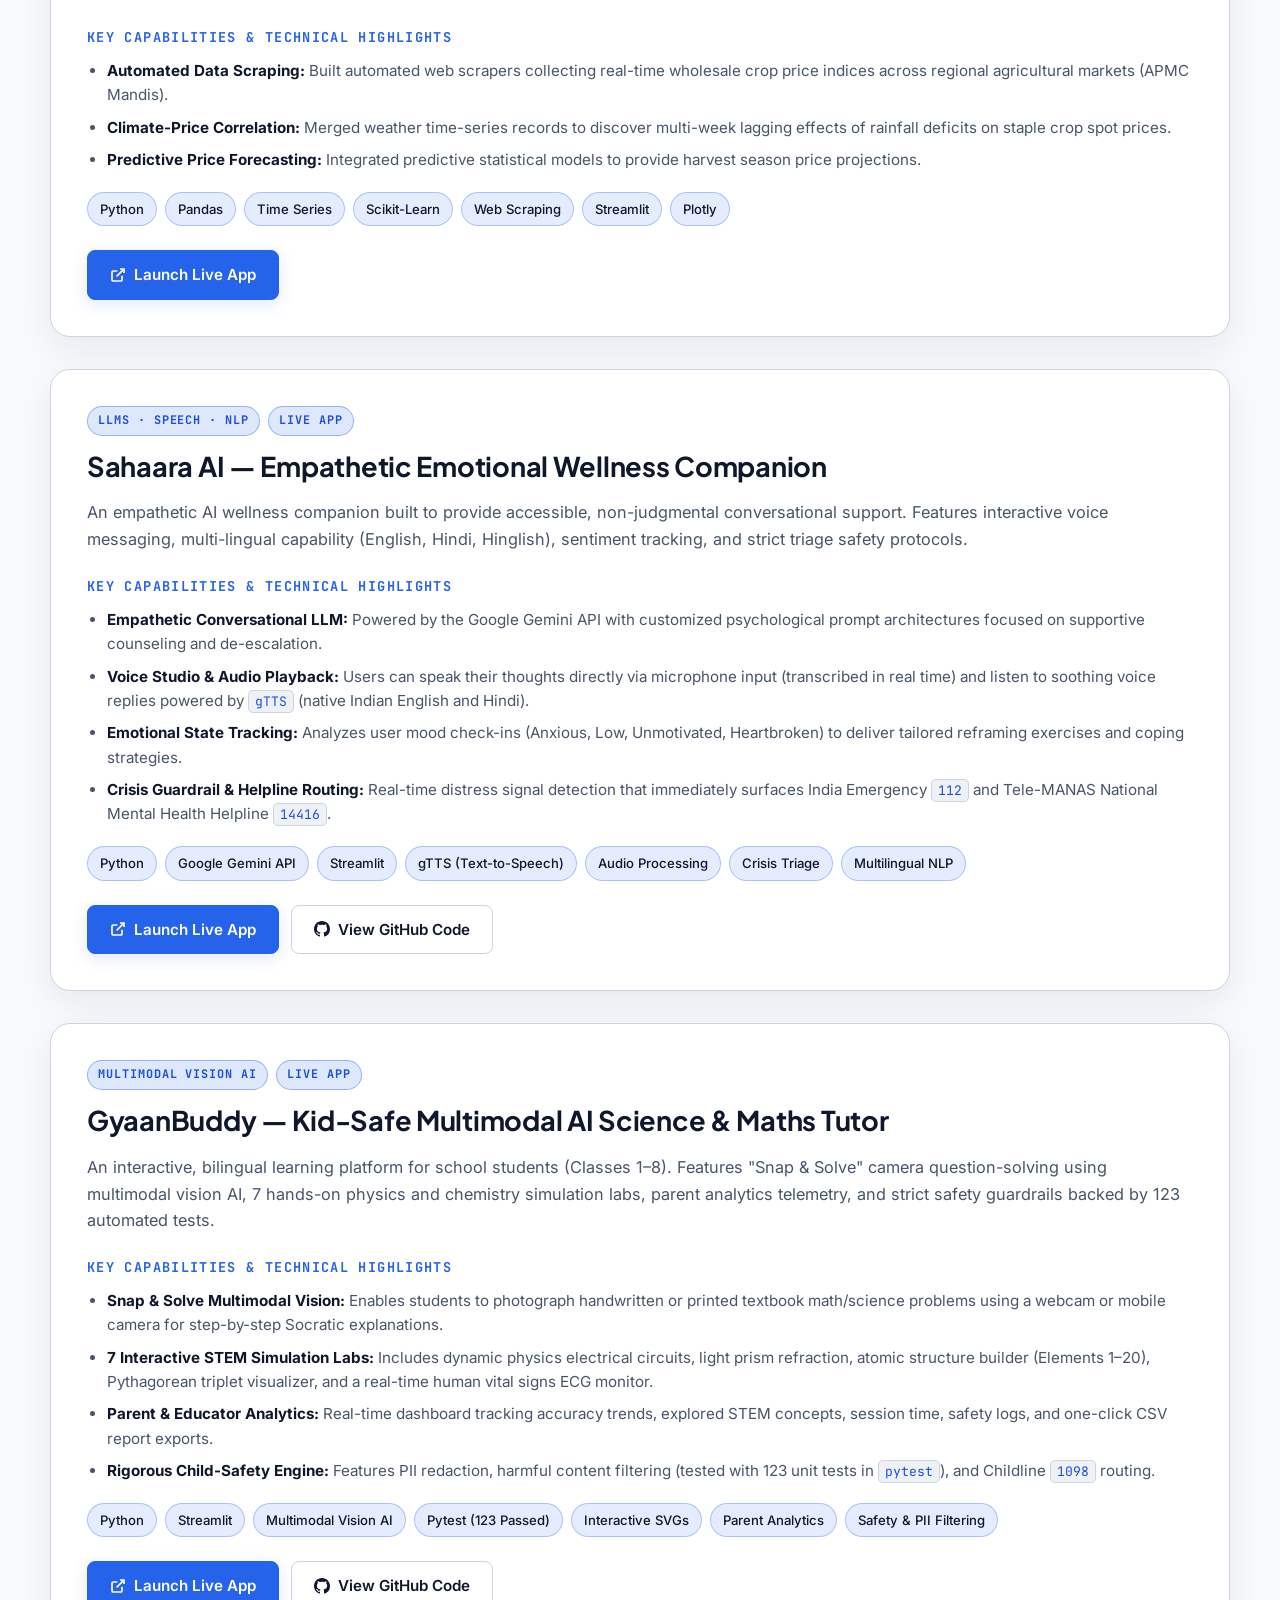
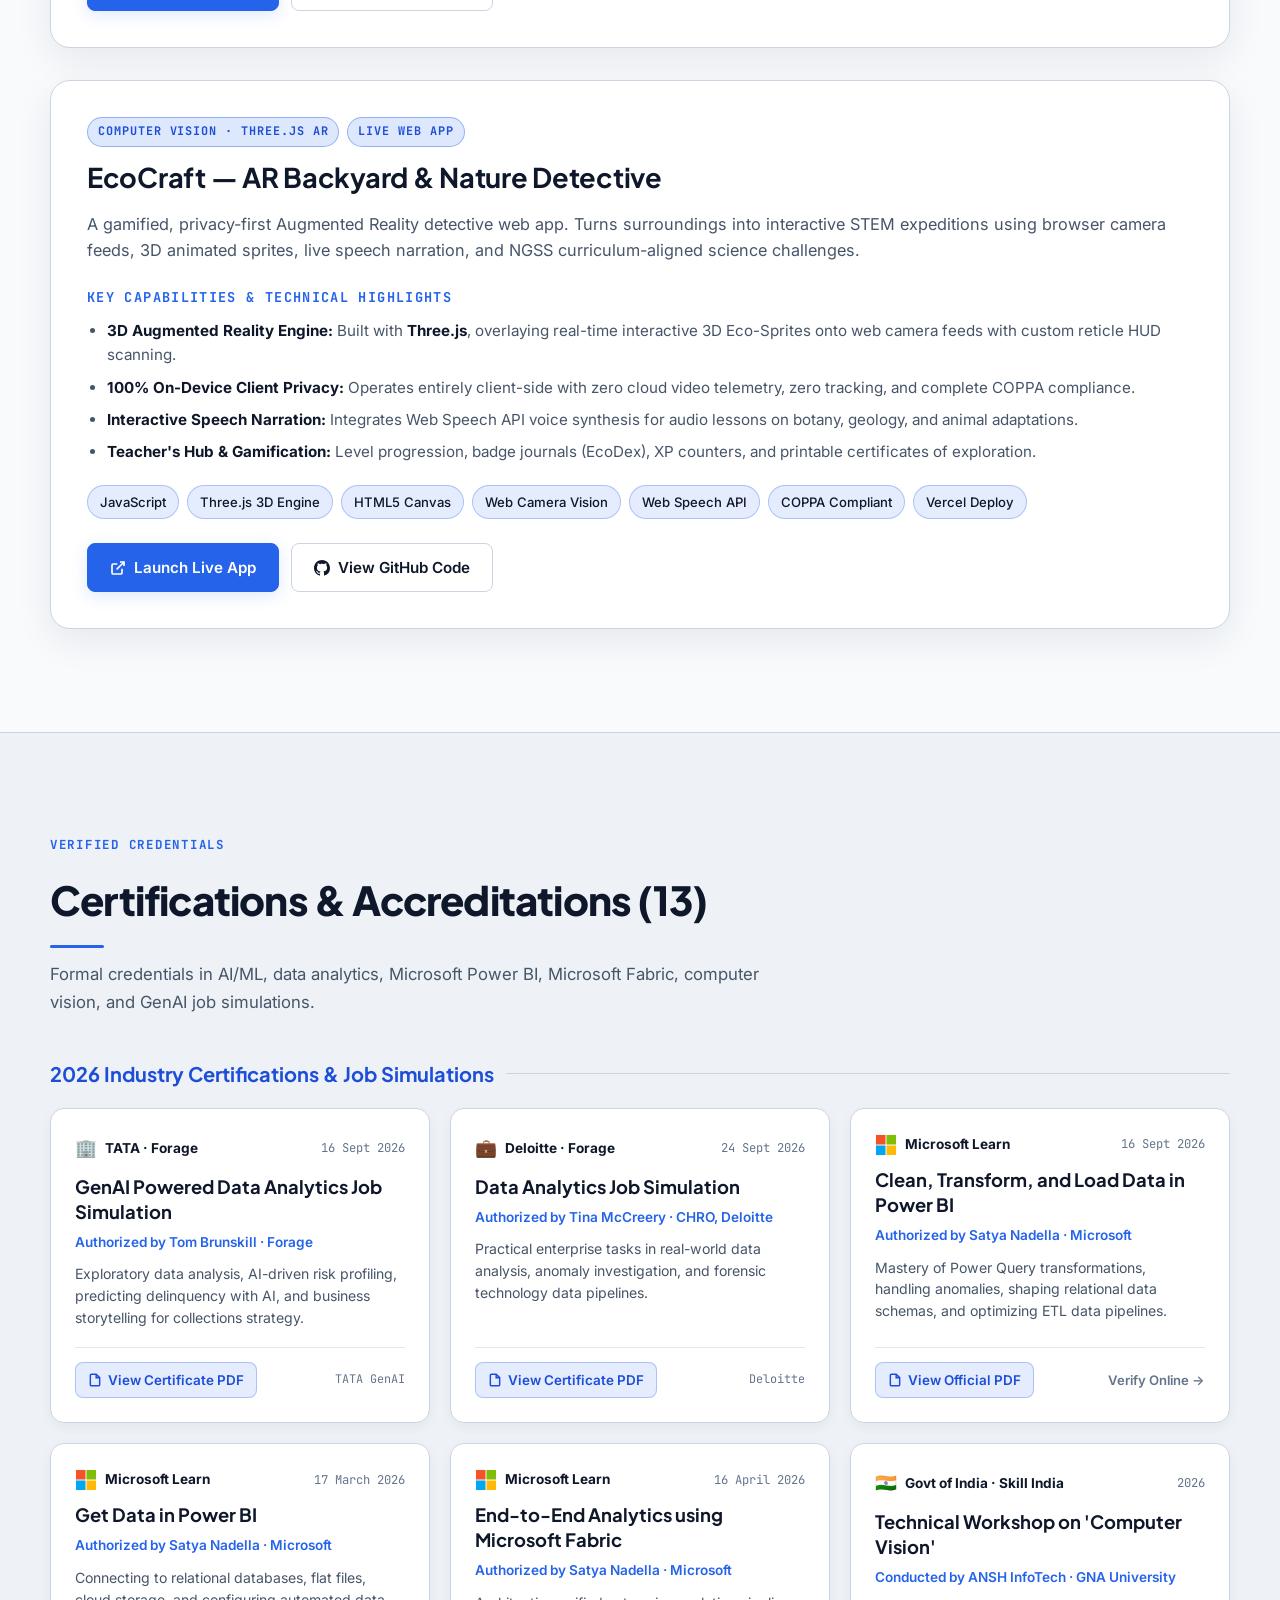
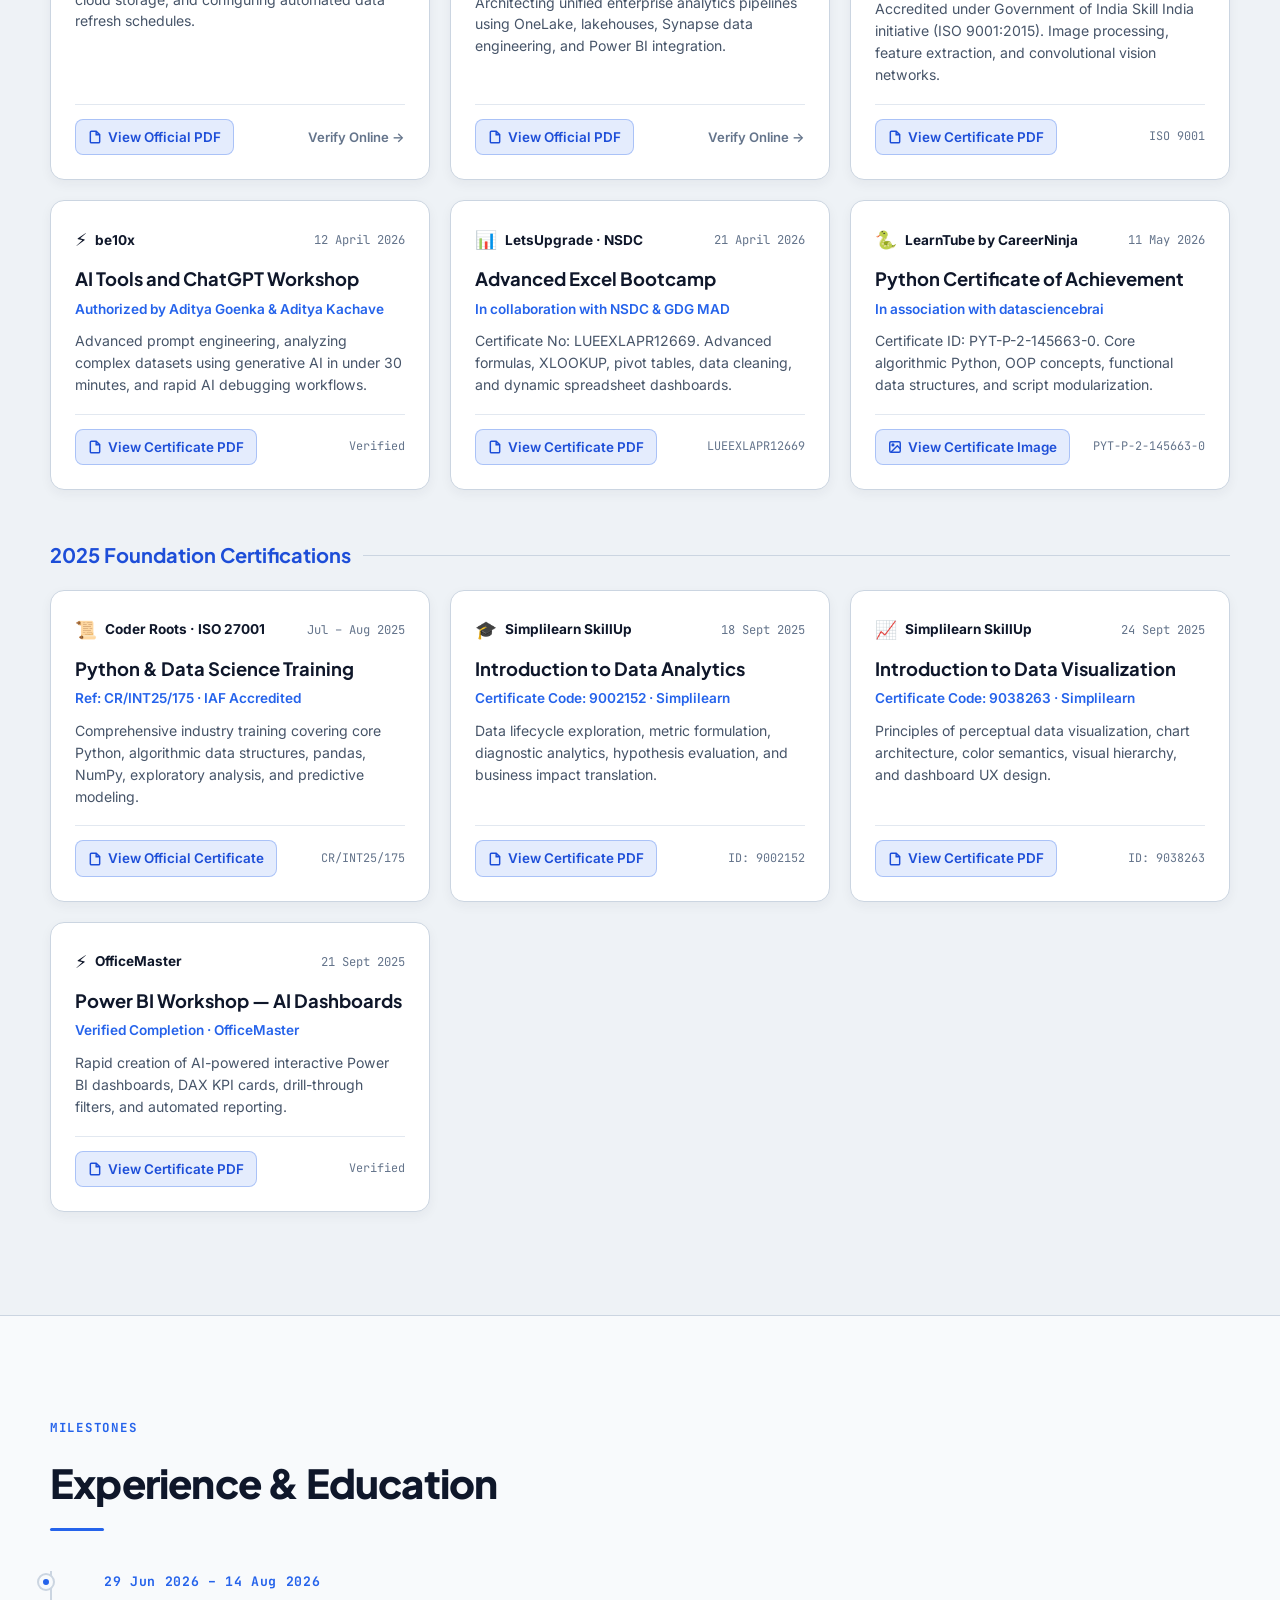
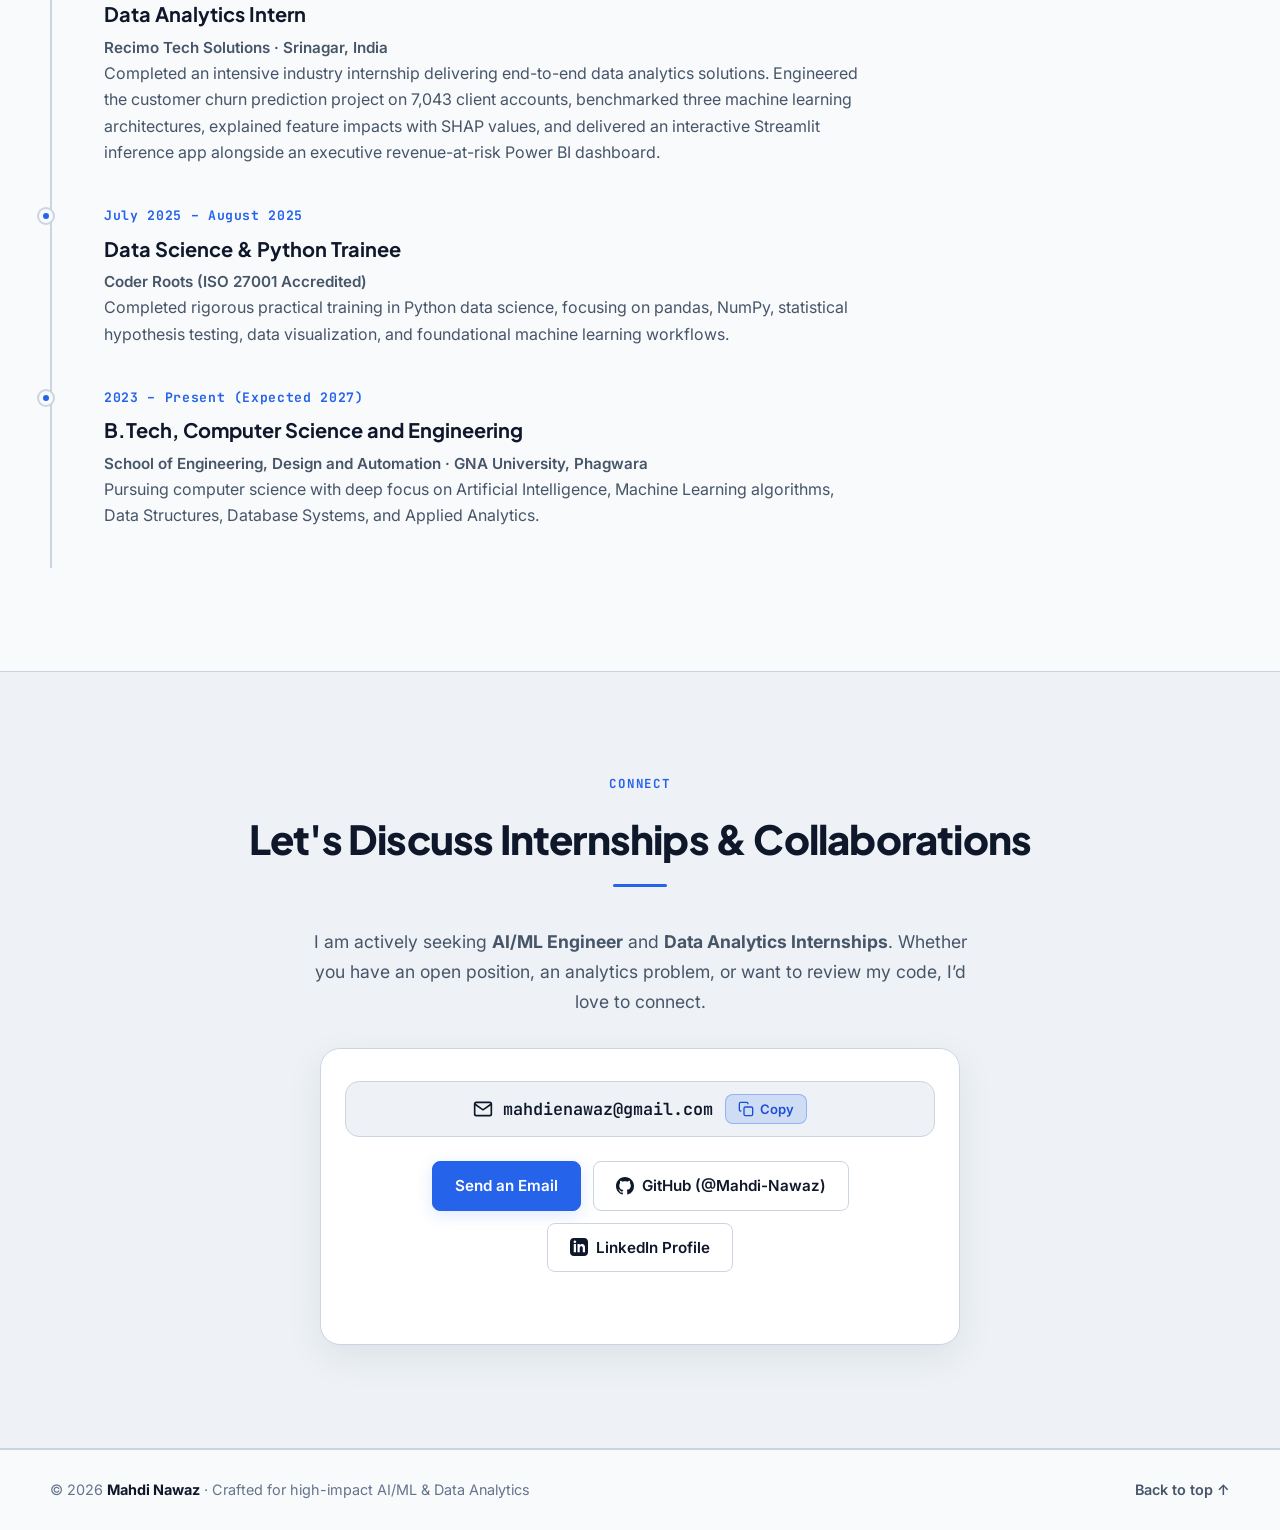
==== commit 54f0c9f2: "fix: shorten hero bio to concise high-impact statement" ====
--- a/portfolio/index.html
+++ b/portfolio/index.html
@@ -70,7 +70,7 @@
 
           <h1>Mahdi Nawaz</h1>
           <p class="role-title">AI/ML &middot; Data Analytics Specialist</p>
-          <p class="lead">B.Tech Computer Science student who bridges machine learning algorithms, LLMs, and business intelligence. I design end-to-end data pipelines, predictive models, and intuitive web apps that convert raw data into high-stakes business decisions. Proven track record of taking machine learning models from experimentation to live production deployment with measurable impact.</p>
+          <p class="lead">B.Tech Computer Science student bridging machine learning, LLMs, and business intelligence. I design end-to-end predictive systems and deployed web apps that convert raw data into high-stakes business decisions.</p>
 
           <div class="cta">
             <a class="btn primary" href="#projects">
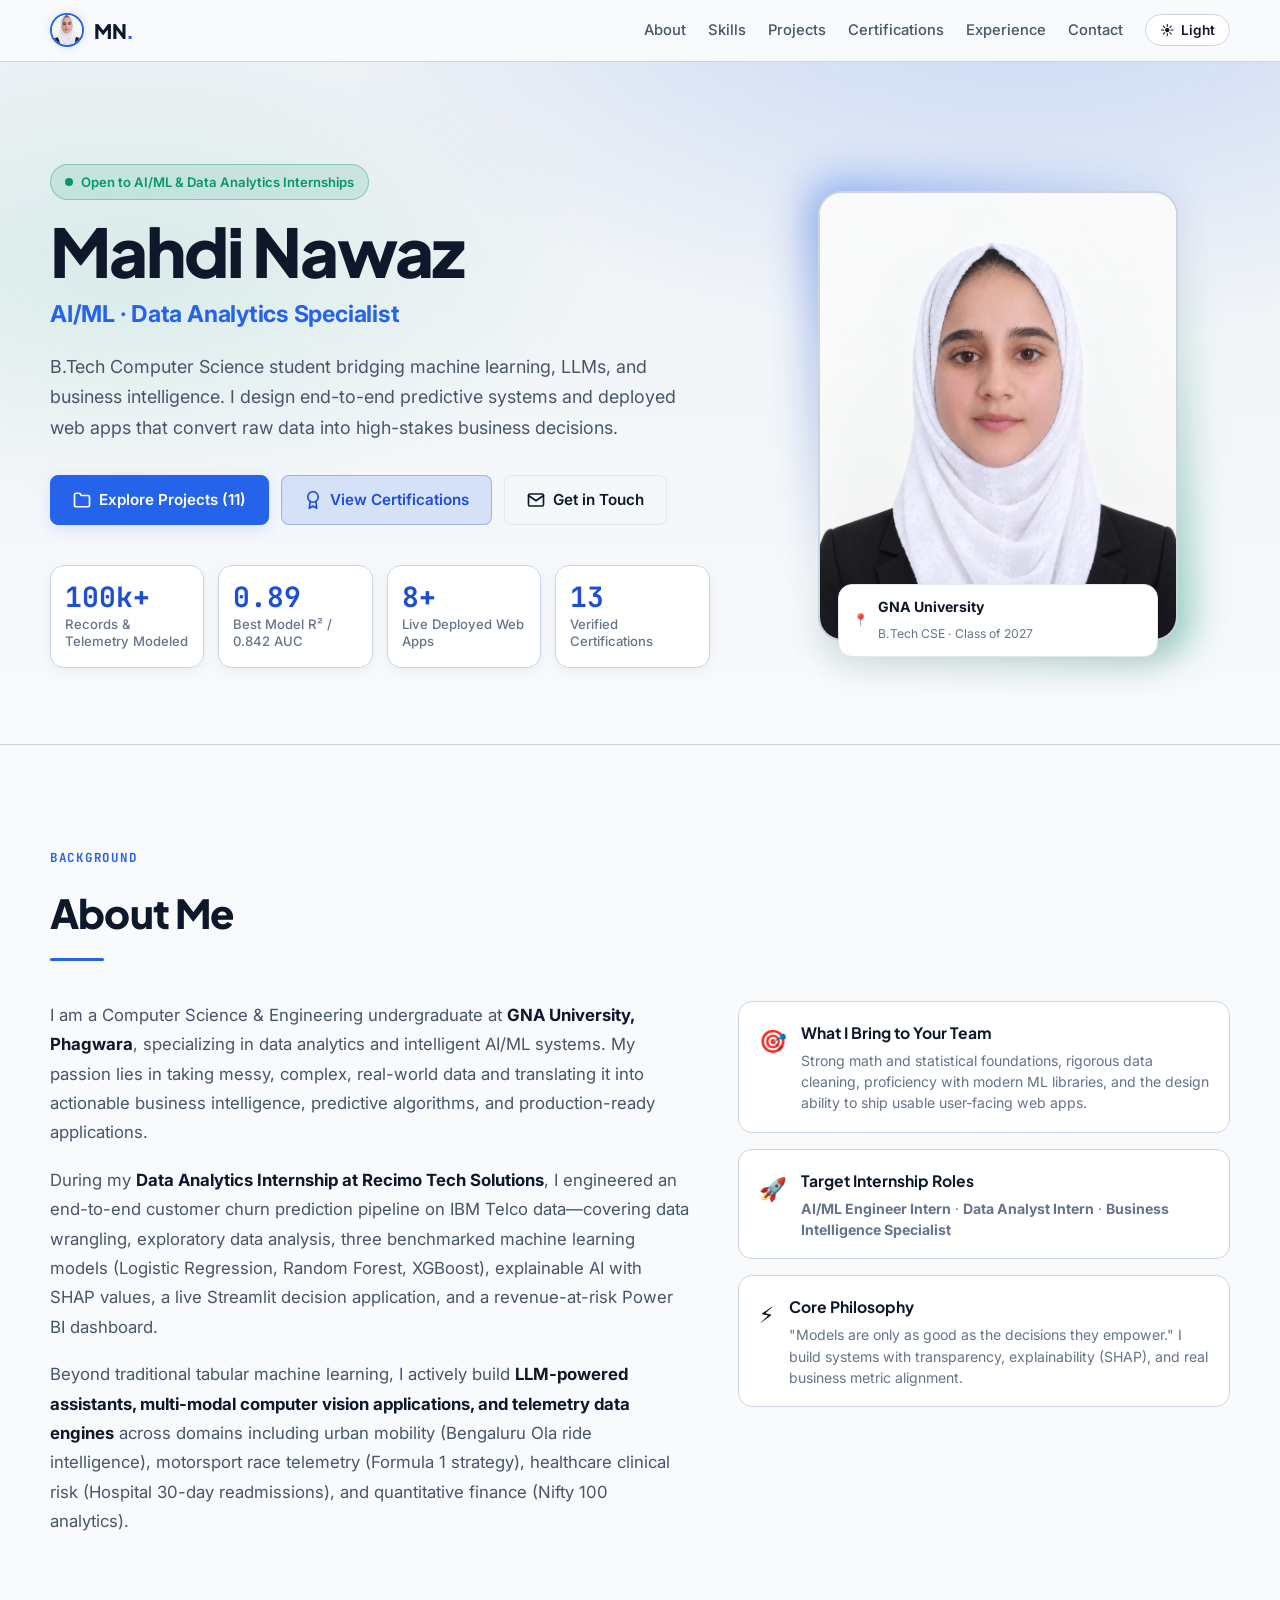
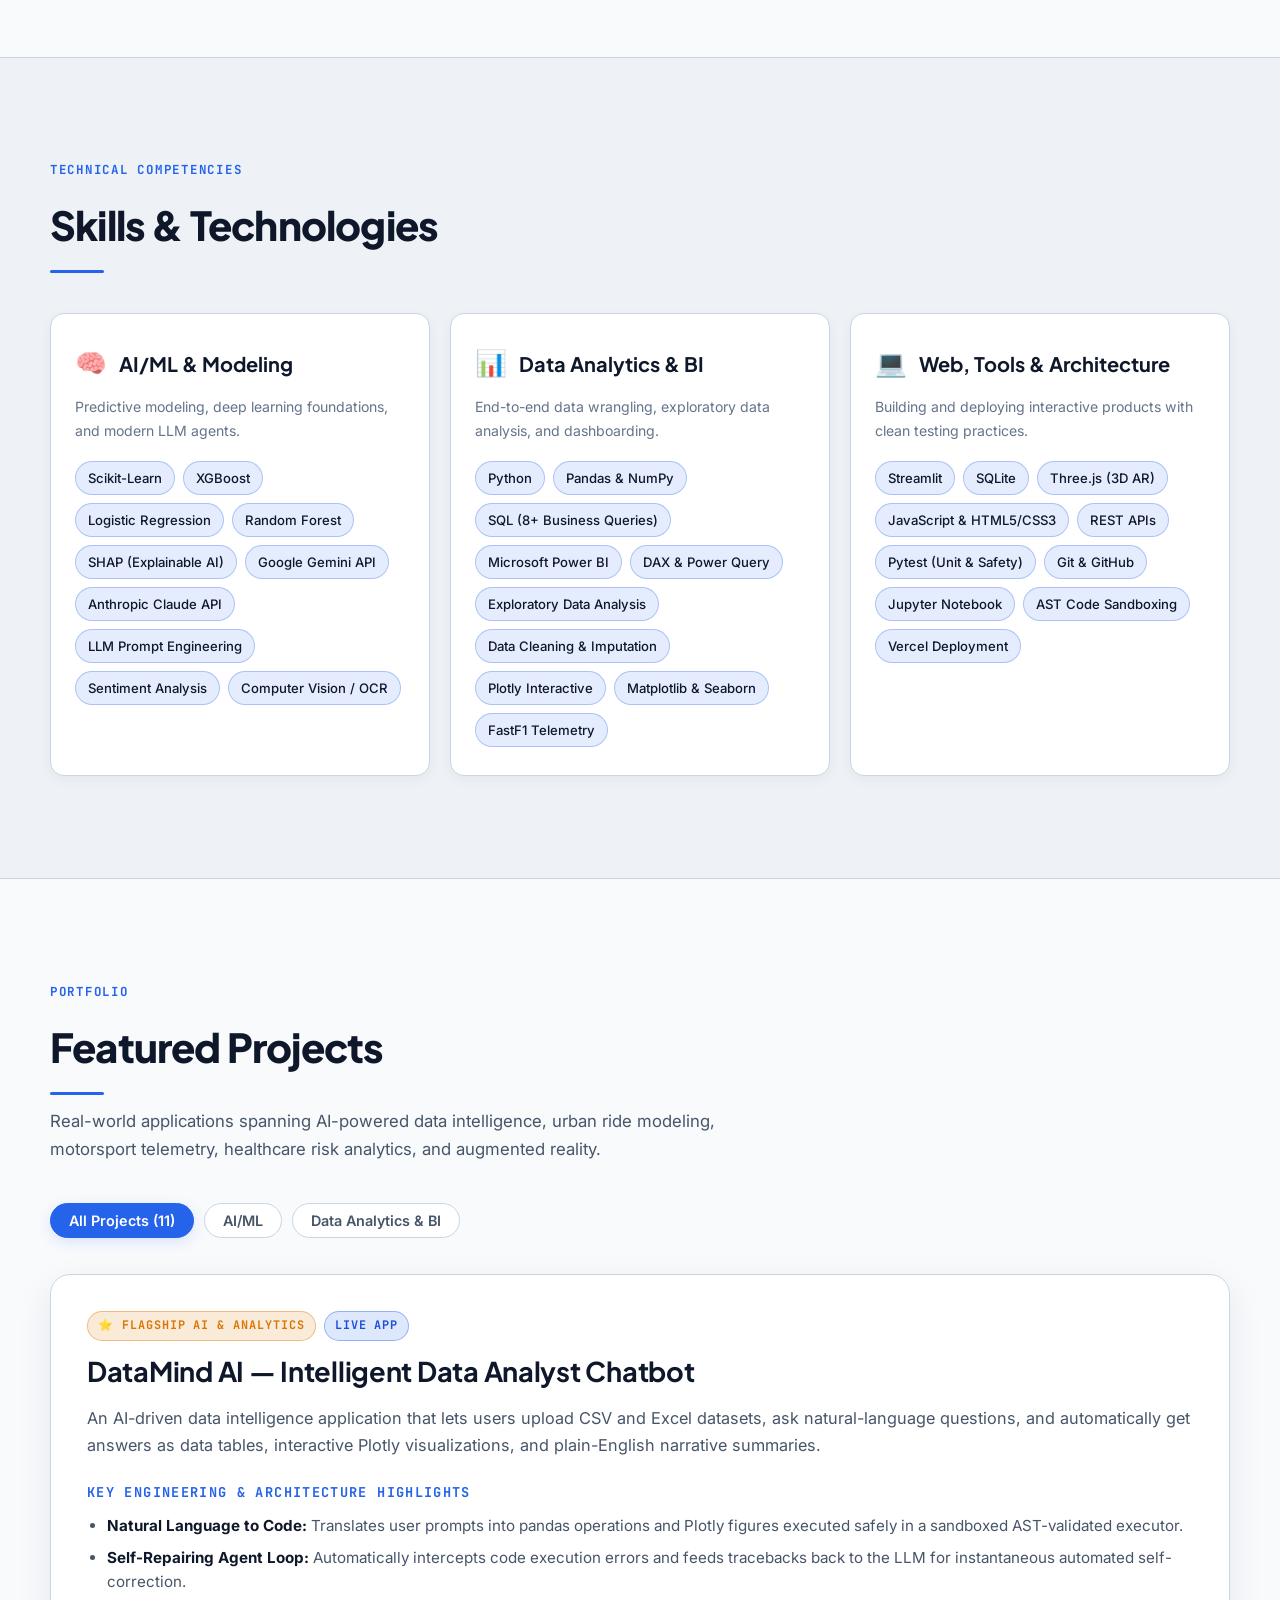
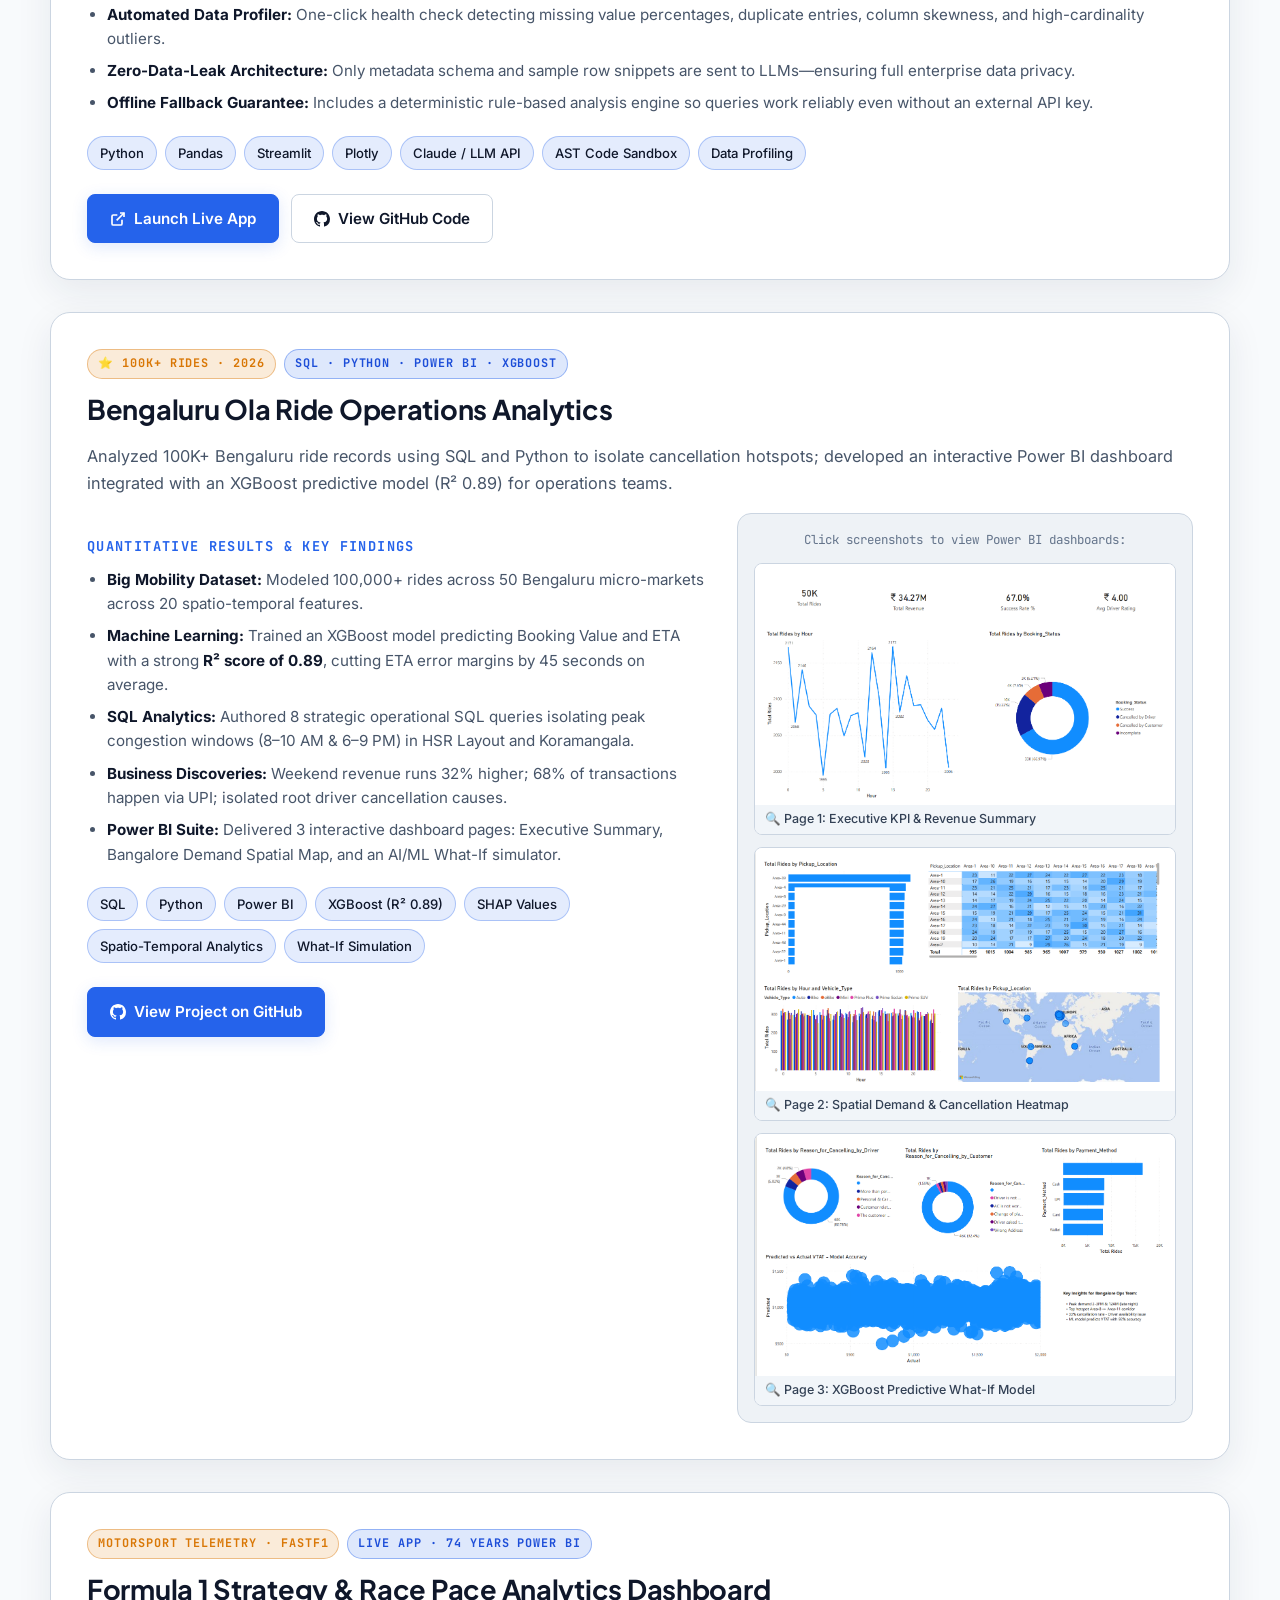
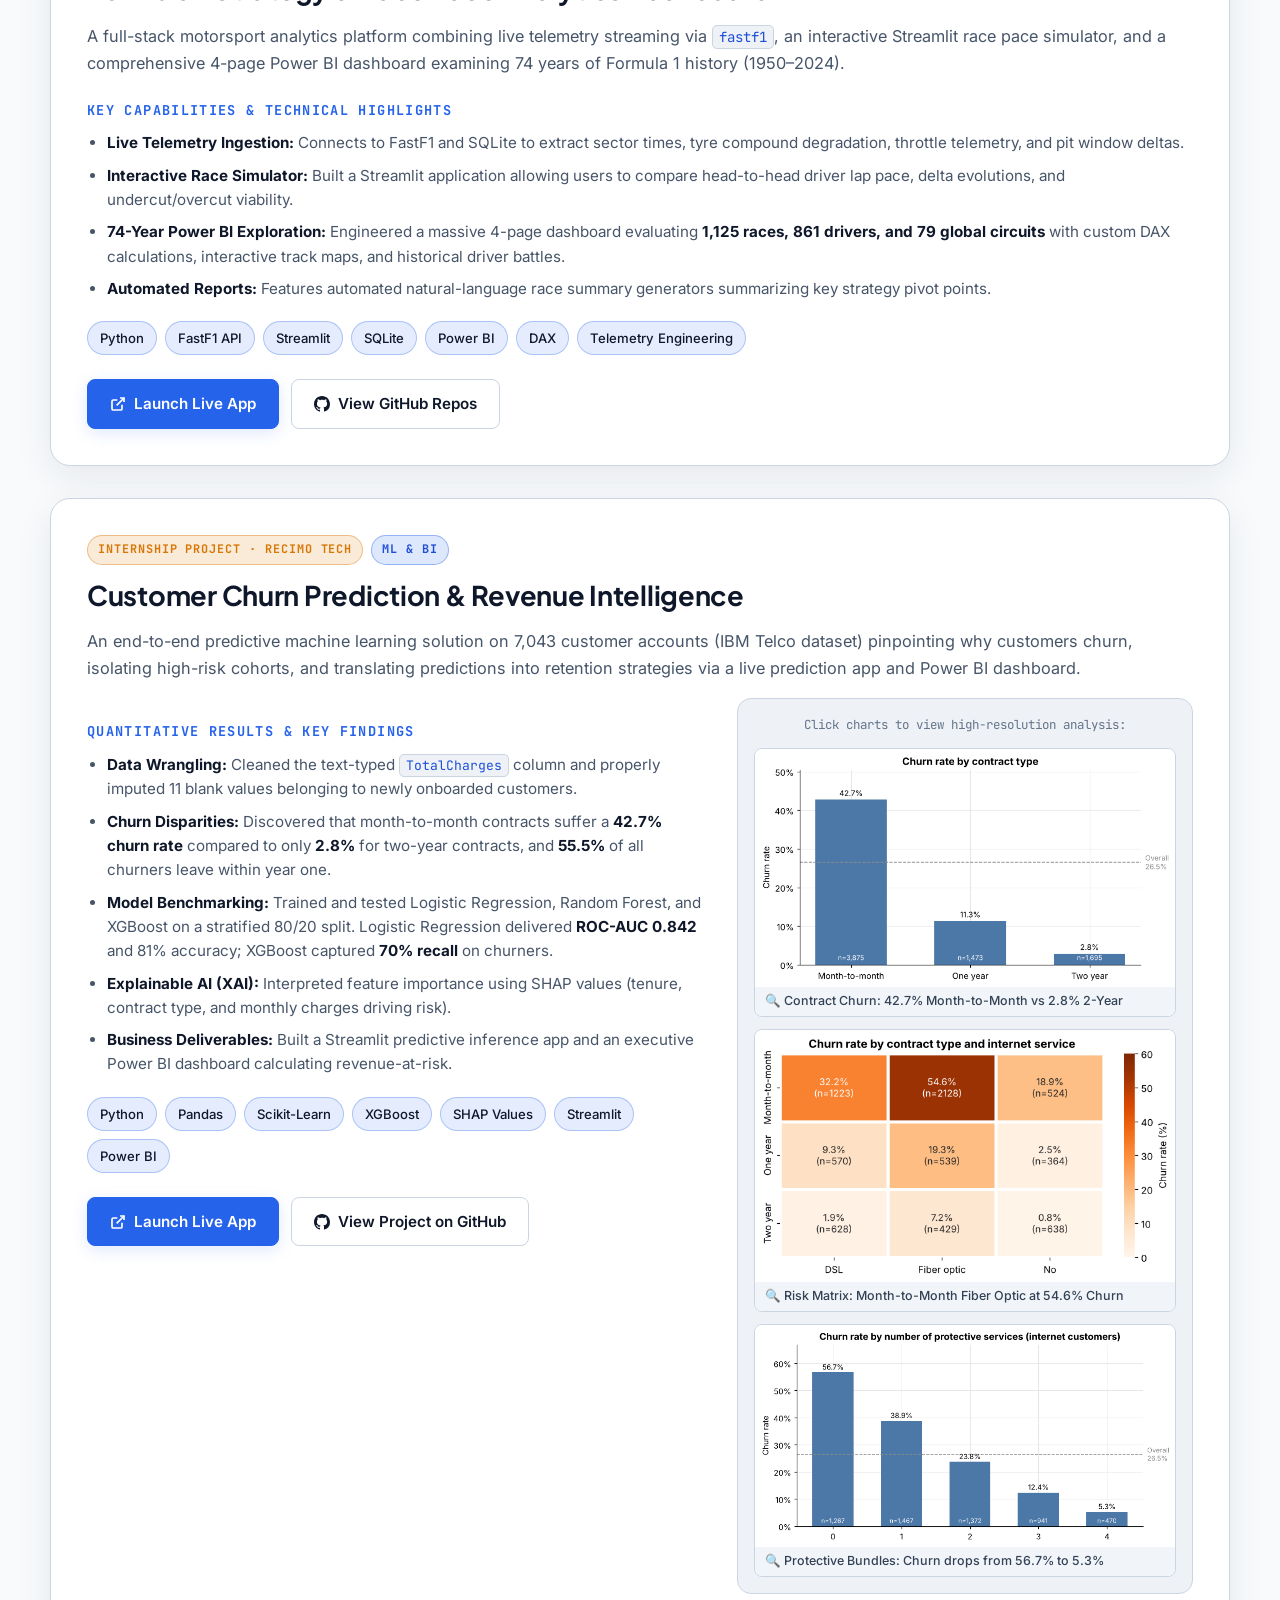
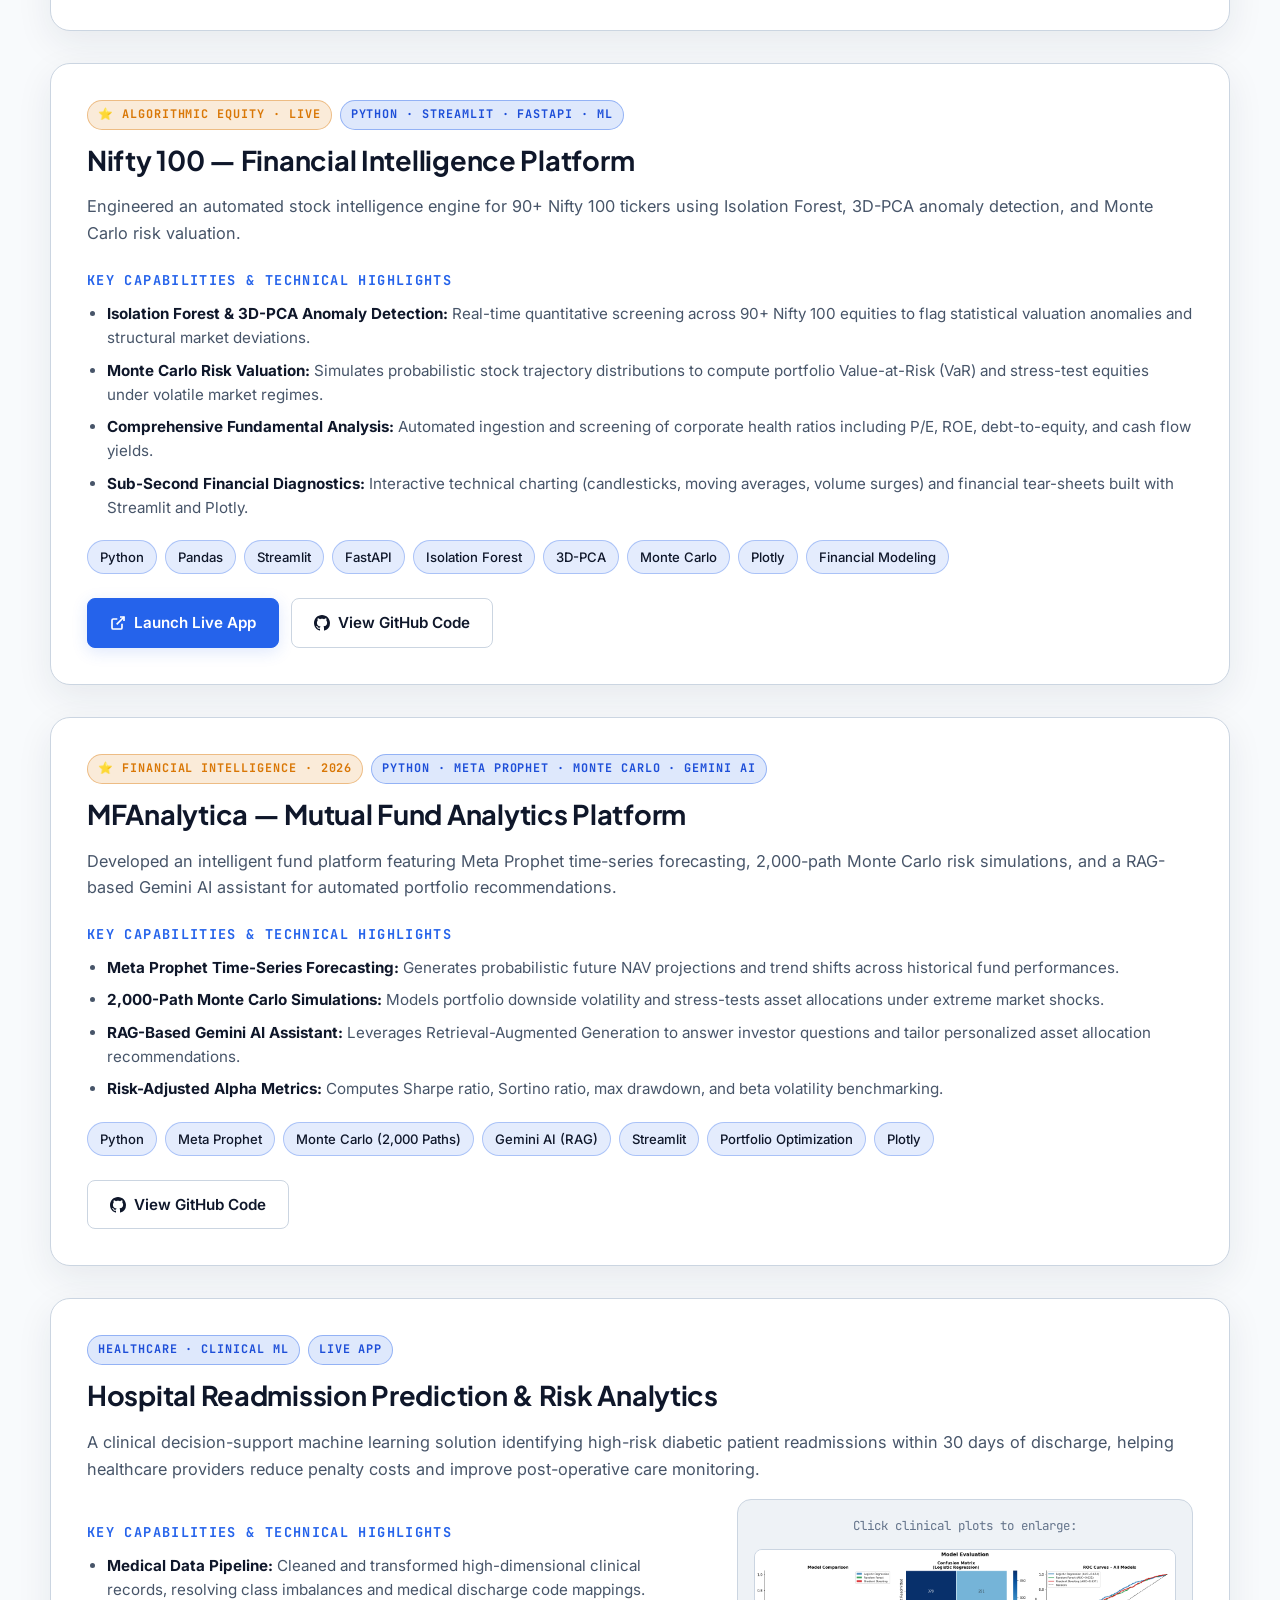
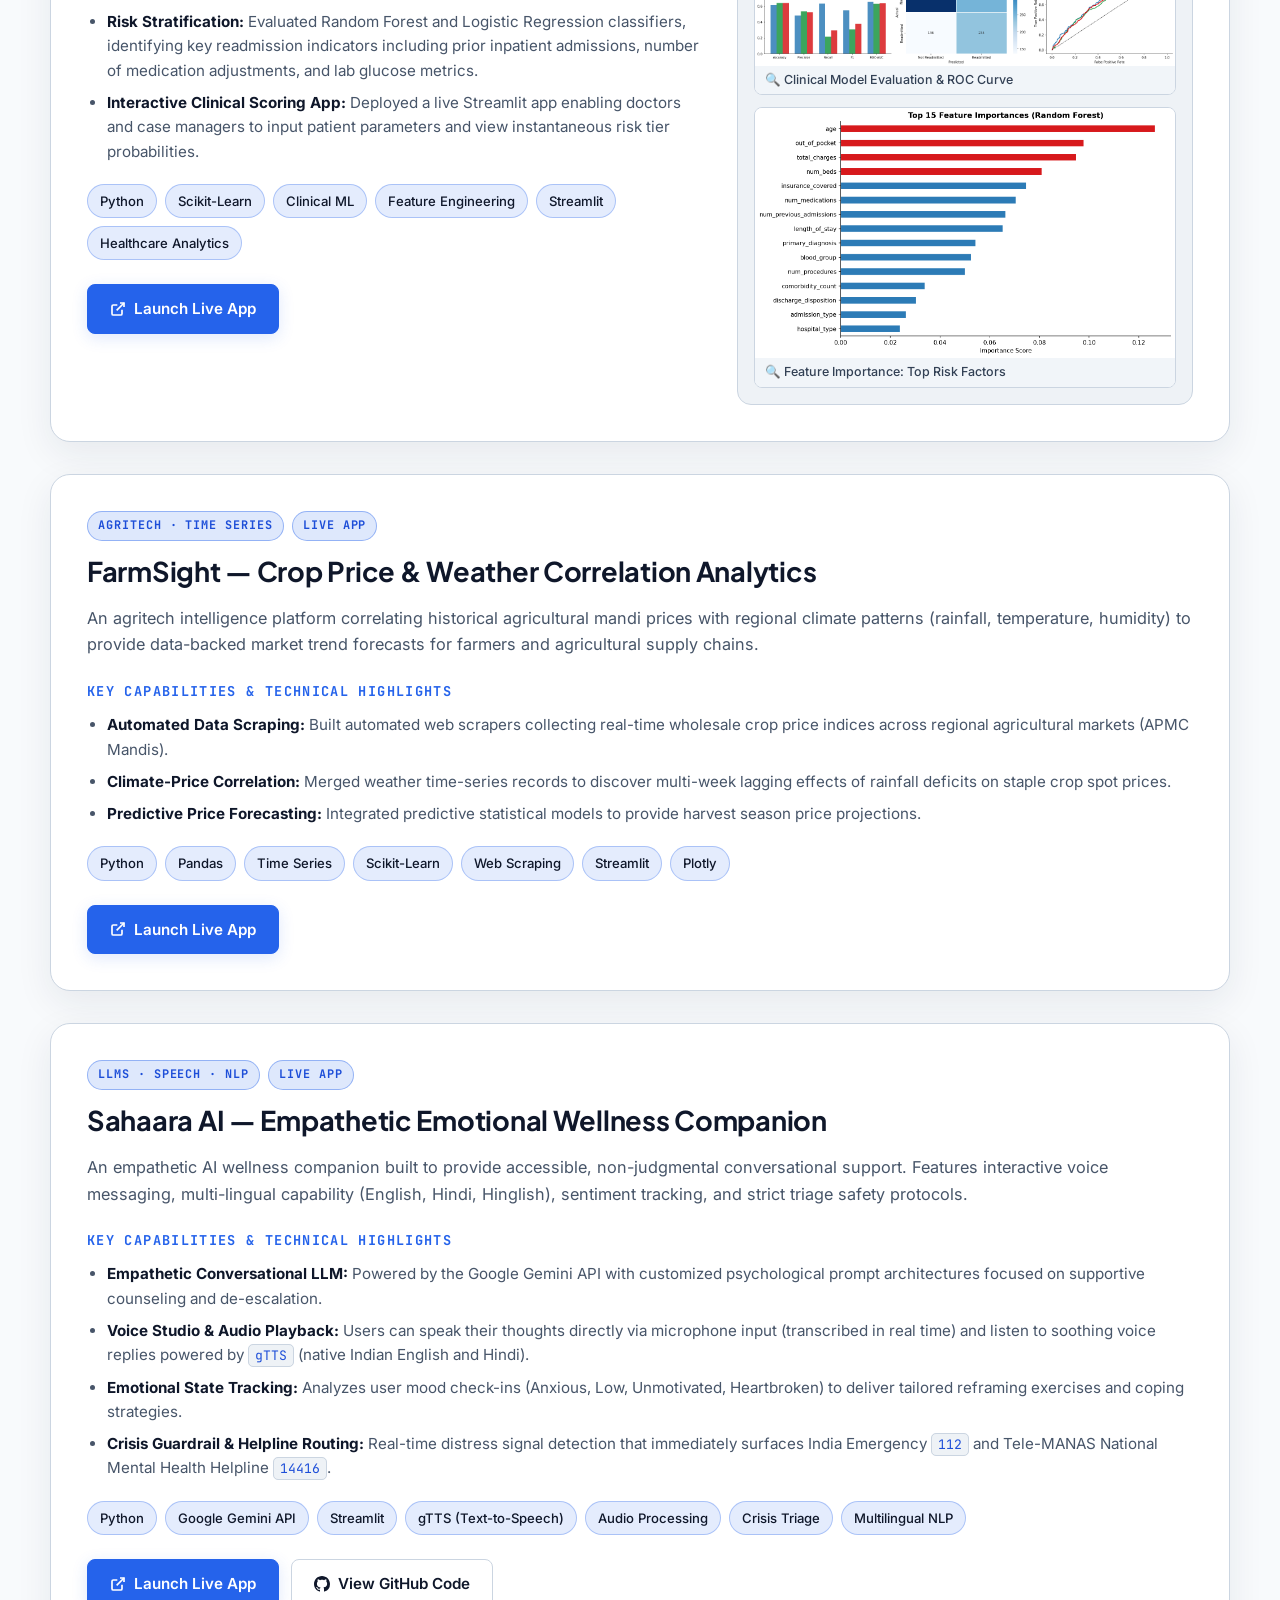
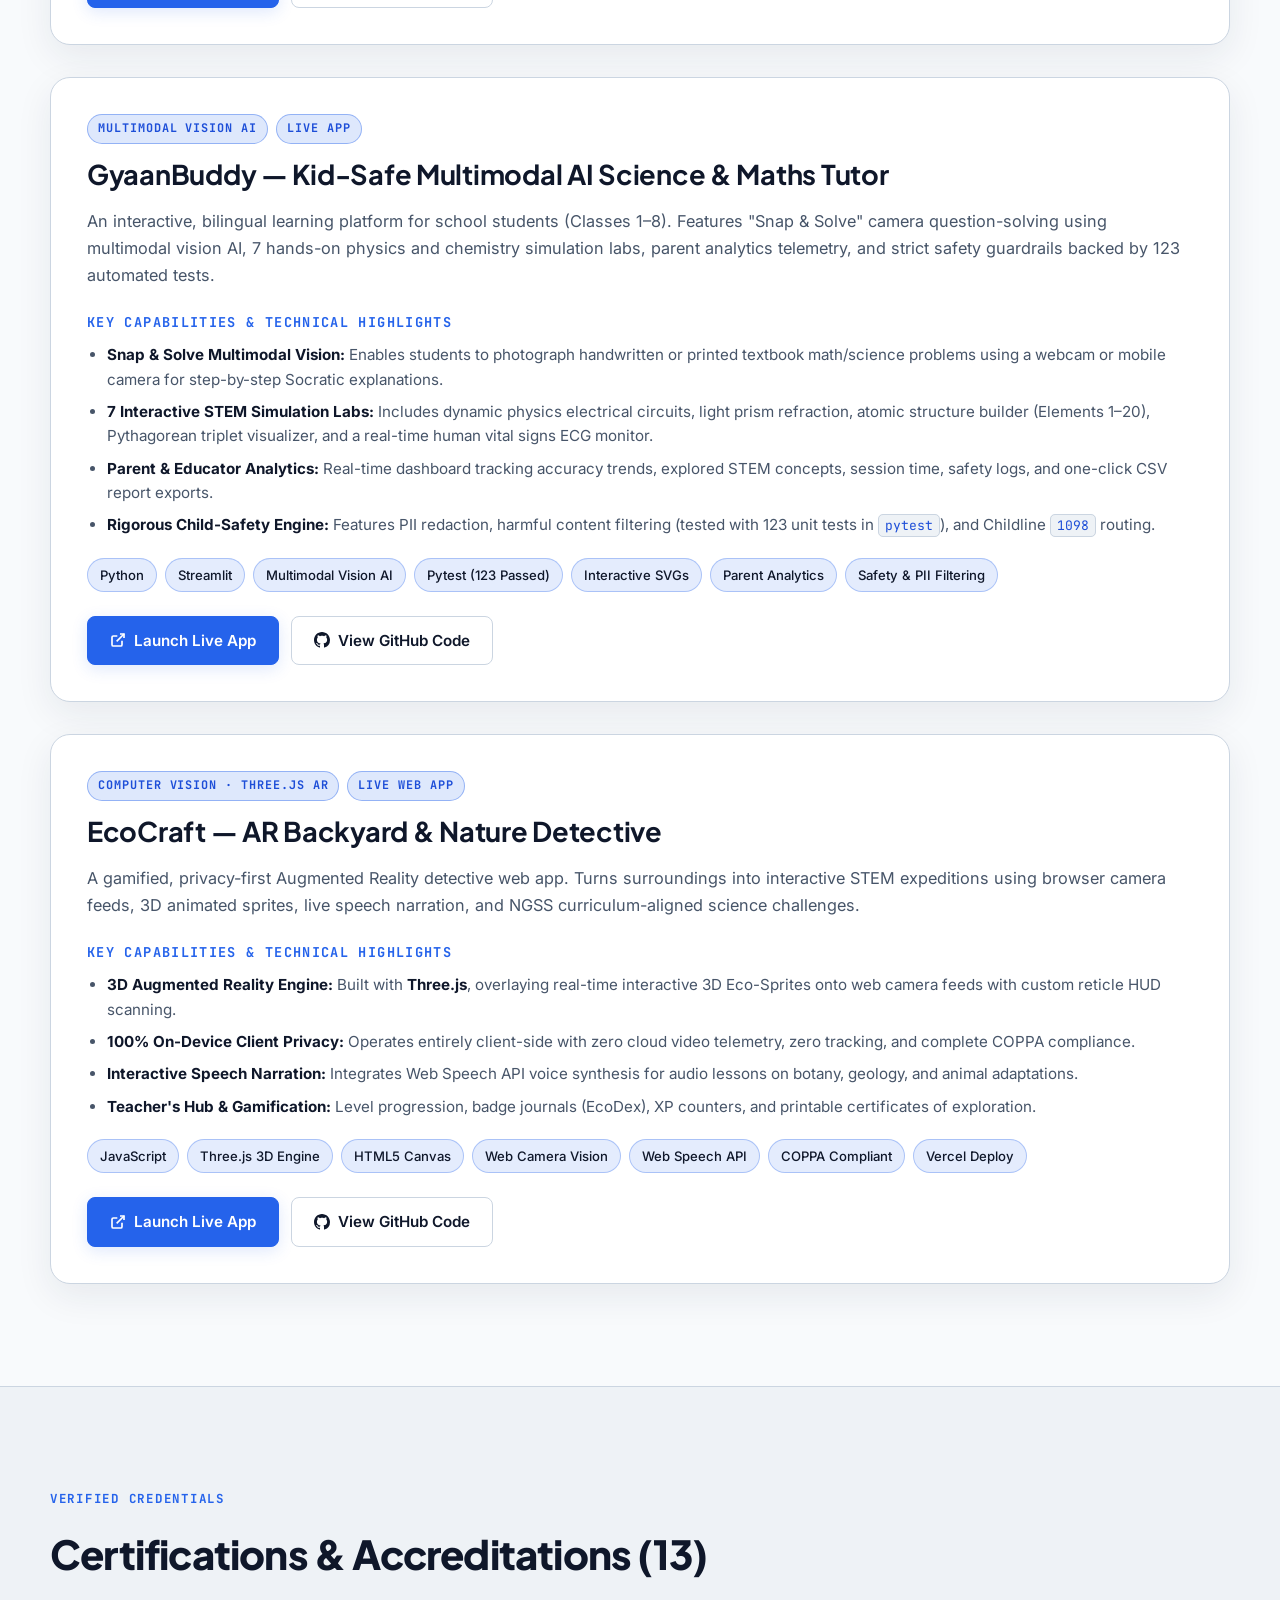
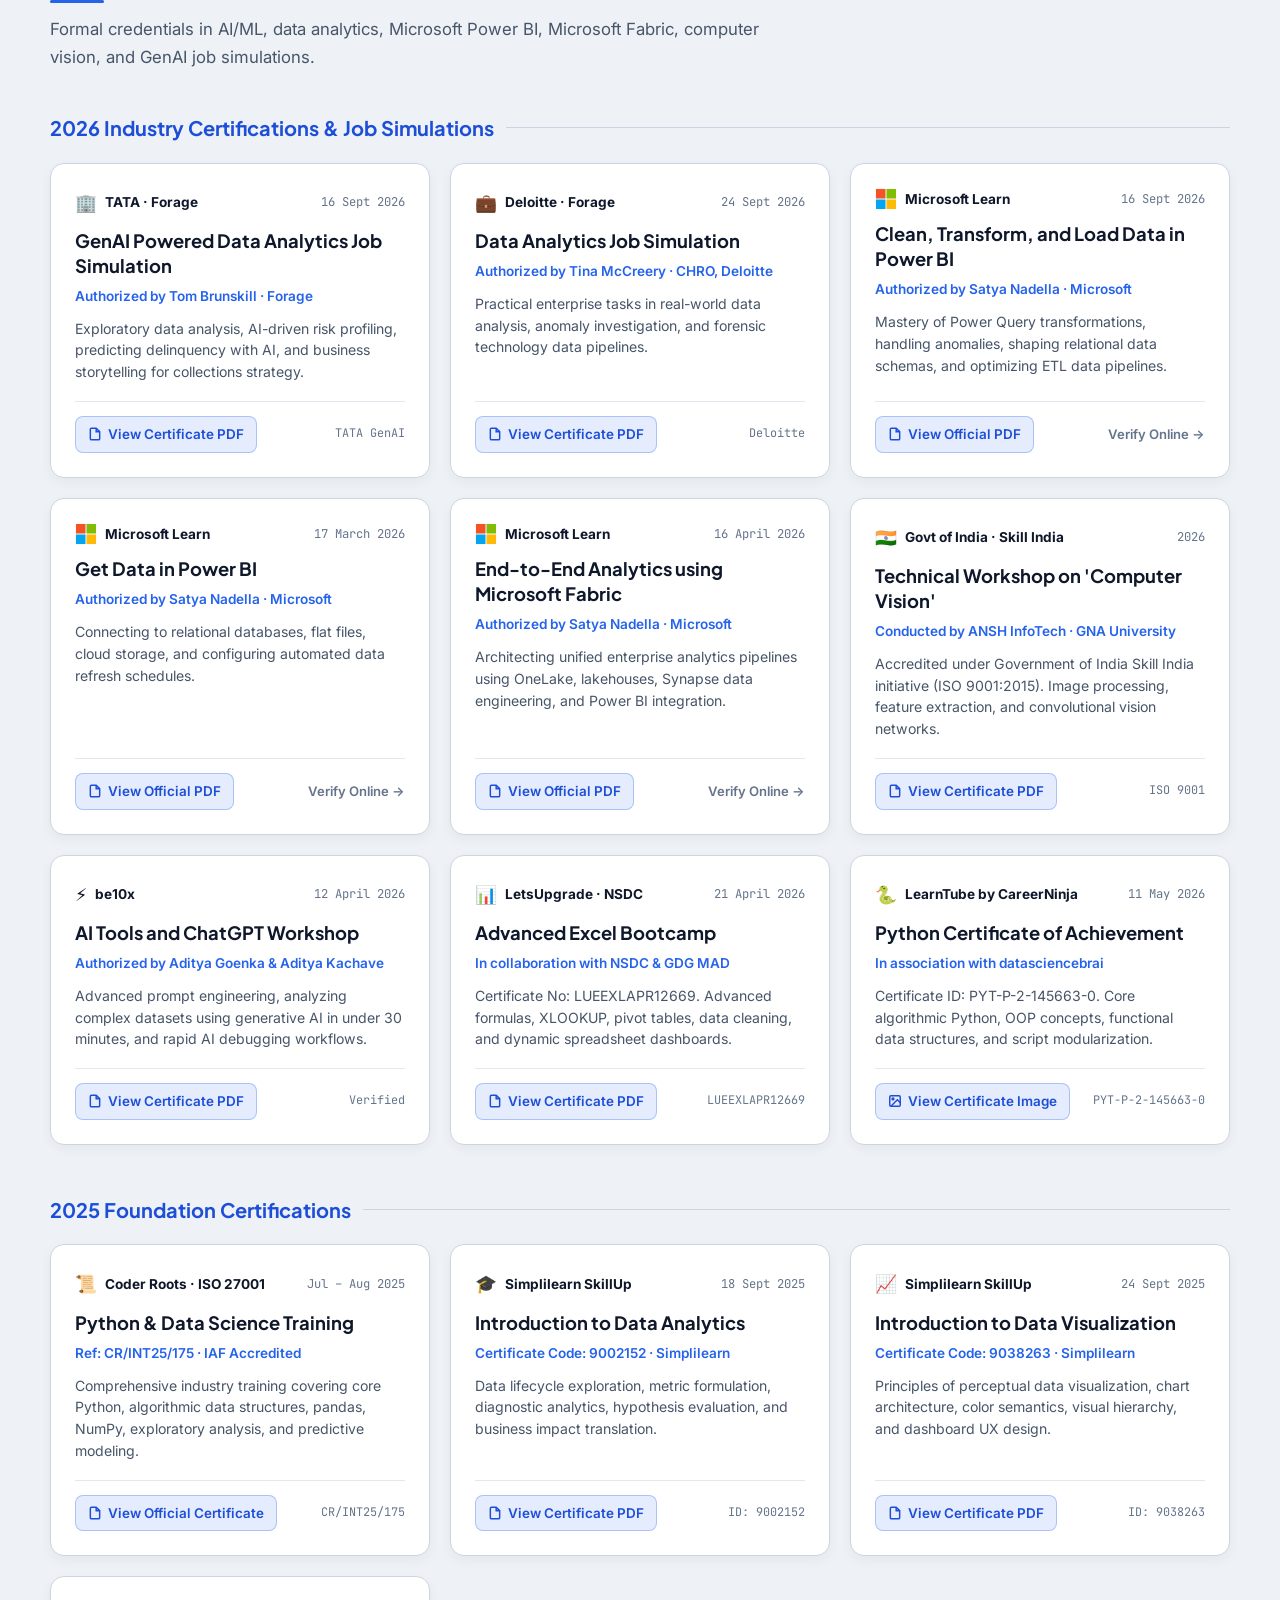
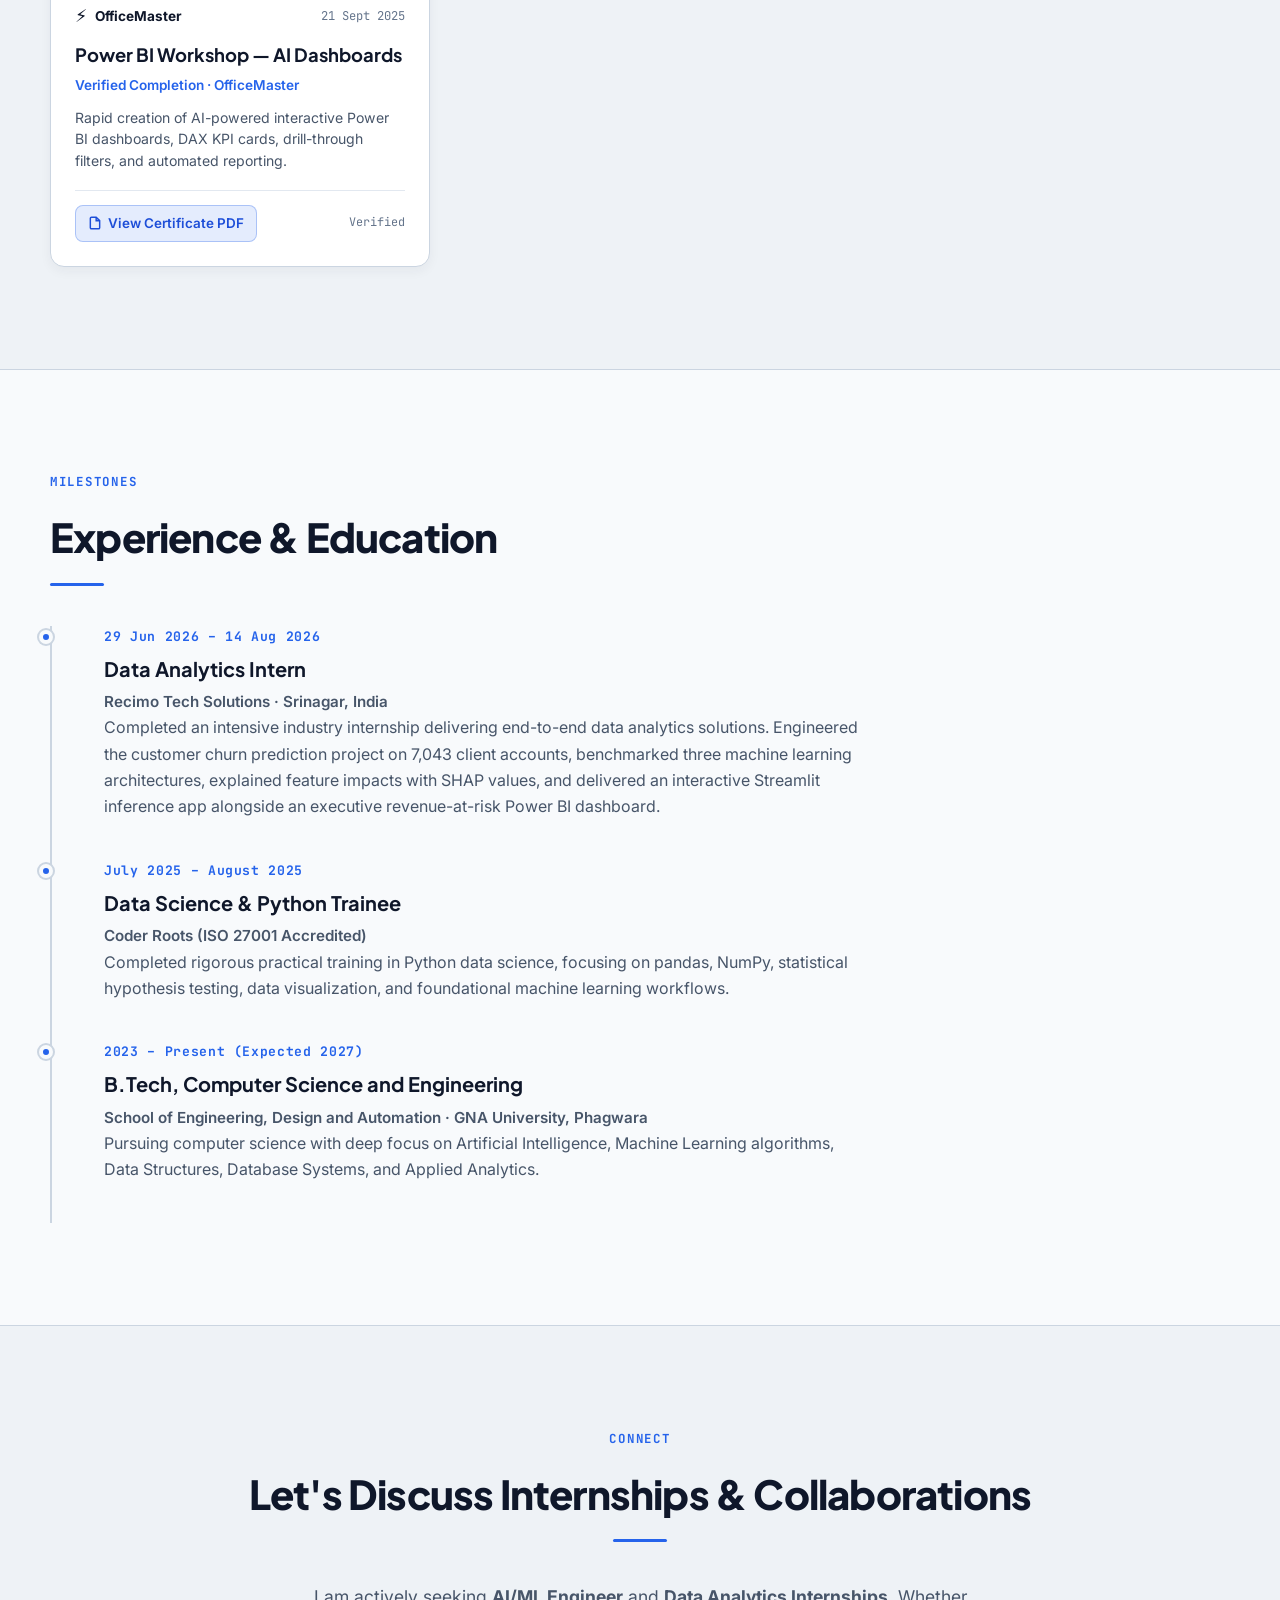
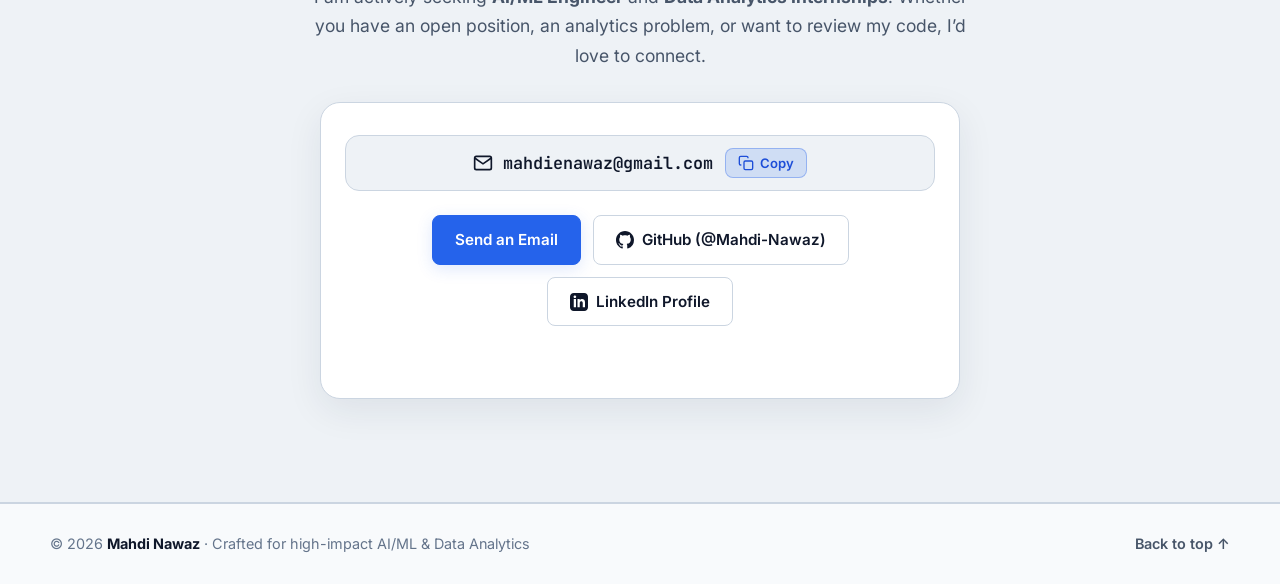
==== commit e0a8ef59: "feat: add dedicated Nifty 100 Financial Intelligence Platform card with live Streamlit app" ====
--- a/portfolio/index.html
+++ b/portfolio/index.html
@@ -10,9 +10,11 @@
 
   <!-- Open Graph / Social Sharing -->
   <meta property="og:type" content="website">
+  <meta property="og:url" content="https://my-portfolio1-mu-peach.vercel.app/">
   <meta property="og:title" content="Mahdi Nawaz | AI/ML & Data Analytics Portfolio">
   <meta property="og:description" content="Explore live-deployed AI/ML systems, predictive models, interactive Power BI dashboards, and data analytics tools built by Mahdi Nawaz.">
-  <meta property="og:image" content="assets/profile.png">
+  <meta property="og:image" content="https://my-portfolio1-mu-peach.vercel.app/assets/portfolio-banner.png">
+  <link rel="canonical" href="https://my-portfolio1-mu-peach.vercel.app/">
 
   <!-- Favicon -->
   <link rel="icon" href="data:image/svg+xml,<svg xmlns='http://www.w3.org/2000/svg' viewBox='0 0 100 100'><text y='.9em' font-size='90'>🧠</text></svg>">
@@ -75,7 +77,7 @@
           <div class="cta">
             <a class="btn primary" href="#projects">
               <svg width="18" height="18" viewBox="0 0 24 24" fill="none" stroke="currentColor" stroke-width="2.2" stroke-linecap="round" stroke-linejoin="round"><path d="M22 19a2 2 0 0 1-2 2H4a2 2 0 0 1-2-2V5a2 2 0 0 1 2-2h5l2 3h9a2 2 0 0 1 2 2z"></path></svg>
-              Explore Projects (10)
+              Explore Projects (11)
             </a>
             <a class="btn secondary" href="#certifications">
               <svg width="18" height="18" viewBox="0 0 24 24" fill="none" stroke="currentColor" stroke-width="2.2" stroke-linecap="round" stroke-linejoin="round"><circle cx="12" cy="8" r="7"></circle><polyline points="8.21 13.89 7 23 12 20 17 23 15.79 13.88"></polyline></svg>
@@ -259,7 +261,7 @@
 
         <!-- Filter Buttons -->
         <div class="filter-bar reveal">
-          <button class="filter-btn active" data-filter="all">All Projects (10)</button>
+          <button class="filter-btn active" data-filter="all">All Projects (11)</button>
           <button class="filter-btn" data-filter="ai-ml">AI/ML</button>
           <button class="filter-btn" data-filter="data-analytics">Data Analytics & BI</button>
         </div>
@@ -495,7 +497,56 @@
             </div>
           </article>
 
-          <!-- PROJECT 5: MFAnalytica - Mutual Fund Analytics Platform -->
+          <!-- PROJECT 5: Nifty100 Financial Intelligence Platform -->
+          <article class="project-card reveal" data-category="data-analytics ai-ml">
+            <div class="project-header">
+              <div class="project-meta">
+                <span class="badge featured">⭐ Algorithmic Equity &middot; Live</span>
+                <span class="badge tag">Python &middot; Streamlit &middot; FastAPI &middot; ML</span>
+              </div>
+              <h3 class="project-title">Nifty 100 &mdash; Financial Intelligence Platform</h3>
+              <p class="project-summary">
+                Engineered an automated stock intelligence engine for 90+ Nifty 100 tickers using Isolation Forest, 3D-PCA anomaly detection, and Monte Carlo risk valuation.
+              </p>
+            </div>
+
+            <div class="project-body">
+              <h4>Key Capabilities & Technical Highlights</h4>
+              <ul class="list">
+                <li><strong>Isolation Forest & 3D-PCA Anomaly Detection:</strong> Real-time quantitative screening across 90+ Nifty 100 equities to flag statistical valuation anomalies and structural market deviations.</li>
+                <li><strong>Monte Carlo Risk Valuation:</strong> Simulates probabilistic stock trajectory distributions to compute portfolio Value-at-Risk (VaR) and stress-test equities under volatile market regimes.</li>
+                <li><strong>Comprehensive Fundamental Analysis:</strong> Automated ingestion and screening of corporate health ratios including P/E, ROE, debt-to-equity, and cash flow yields.</li>
+                <li><strong>Sub-Second Financial Diagnostics:</strong> Interactive technical charting (candlesticks, moving averages, volume surges) and financial tear-sheets built with Streamlit and Plotly.</li>
+              </ul>
+
+              <div class="project-badges-row">
+                <ul class="chips">
+                  <li>Python</li>
+                  <li>Pandas</li>
+                  <li>Streamlit</li>
+                  <li>FastAPI</li>
+                  <li>Isolation Forest</li>
+                  <li>3D-PCA</li>
+                  <li>Monte Carlo</li>
+                  <li>Plotly</li>
+                  <li>Financial Modeling</li>
+                </ul>
+              </div>
+
+              <div class="project-actions">
+                <a class="btn primary" href="https://nifty100-intelligence.streamlit.app/" target="_blank" rel="noopener">
+                  <svg width="16" height="16" viewBox="0 0 24 24" fill="none" stroke="currentColor" stroke-width="2.5"><path d="M18 13v6a2 2 0 0 1-2 2H5a2 2 0 0 1-2-2V8a2 2 0 0 1 2-2h6"></path><polyline points="15 3 21 3 21 9"></polyline><line x1="10" y1="14" x2="21" y2="3"></line></svg>
+                  Launch Live App
+                </a>
+                <a class="btn" href="https://github.com/Mahdi-Nawaz/Nifty100-Financial-Intelligence-Platfrom" target="_blank" rel="noopener">
+                  <svg width="16" height="16" viewBox="0 0 24 24" fill="currentColor"><path d="M12 0C5.37 0 0 5.37 0 12c0 5.31 3.435 9.795 8.205 11.385.6.105.825-.255.825-.57 0-.285-.015-1.23-.015-2.235-3.015.555-3.795-.735-4.035-1.41-.135-.345-.72-1.41-1.23-1.695-.42-.225-1.02-.78-.015-.795.945-.015 1.62.87 1.845 1.23 1.08 1.815 2.805 1.305 3.495.99.105-.78.42-1.305.765-1.605-2.67-.3-5.46-1.335-5.46-5.925 0-1.305.465-2.385 1.23-3.225-.12-.3-.54-1.53.12-3.18 0 0 1.005-.315 3.3 1.23.96-.27 1.98-.405 3-.405s2.04.135 3 .405c2.295-1.56 3.3-1.23 3.3-1.23.66 1.65.24 2.88.12 3.18.765.84 1.23 1.905 1.23 3.225 0 4.605-2.805 5.625-5.475 5.925.435.375.81 1.095.81 2.22 0 1.605-.015 2.895-.015 3.3 0 .315.225.69.825.57A12.02 12.02 0 0 0 24 12c0-6.63-5.37-12-12-12z"/></svg>
+                  View GitHub Code
+                </a>
+              </div>
+            </div>
+          </article>
+
+          <!-- PROJECT 6: MFAnalytica - Mutual Fund Analytics Platform -->
           <article class="project-card reveal" data-category="data-analytics ai-ml">
             <div class="project-header">
               <div class="project-meta">
@@ -514,7 +565,7 @@
                 <li><strong>Meta Prophet Time-Series Forecasting:</strong> Generates probabilistic future NAV projections and trend shifts across historical fund performances.</li>
                 <li><strong>2,000-Path Monte Carlo Simulations:</strong> Models portfolio downside volatility and stress-tests asset allocations under extreme market shocks.</li>
                 <li><strong>RAG-Based Gemini AI Assistant:</strong> Leverages Retrieval-Augmented Generation to answer investor questions and tailor personalized asset allocation recommendations.</li>
-                <li><strong>Nifty 100 Health Diagnostics:</strong> Fundamental ratio analysis (P/E, ROE, debt-to-equity, cash flows) for transparent equity screening.</li>
+                <li><strong>Risk-Adjusted Alpha Metrics:</strong> Computes Sharpe ratio, Sortino ratio, max drawdown, and beta volatility benchmarking.</li>
               </ul>
 
               <div class="project-badges-row">
@@ -530,11 +581,7 @@
               </div>
 
               <div class="project-actions">
-                <a class="btn primary" href="https://nifty100-intelligence.streamlit.app/" target="_blank" rel="noopener">
-                  <svg width="16" height="16" viewBox="0 0 24 24" fill="none" stroke="currentColor" stroke-width="2.5"><path d="M18 13v6a2 2 0 0 1-2 2H5a2 2 0 0 1-2-2V8a2 2 0 0 1 2-2h6"></path><polyline points="15 3 21 3 21 9"></polyline><line x1="10" y1="14" x2="21" y2="3"></line></svg>
-                  Launch Live App
-                </a>
-                <a class="btn" href="https://github.com/Mahdi-Nawaz/Nifty100-Financial-Intelligence-Platfrom" target="_blank" rel="noopener">
+                <a class="btn" href="https://github.com/Mahdi-Nawaz" target="_blank" rel="noopener">
                   <svg width="16" height="16" viewBox="0 0 24 24" fill="currentColor"><path d="M12 0C5.37 0 0 5.37 0 12c0 5.31 3.435 9.795 8.205 11.385.6.105.825-.255.825-.57 0-.285-.015-1.23-.015-2.235-3.015.555-3.795-.735-4.035-1.41-.135-.345-.72-1.41-1.23-1.695-.42-.225-1.02-.78-.015-.795.945-.015 1.62.87 1.845 1.23 1.08 1.815 2.805 1.305 3.495.99.105-.78.42-1.305.765-1.605-2.67-.3-5.46-1.335-5.46-5.925 0-1.305.465-2.385 1.23-3.225-.12-.3-.54-1.53.12-3.18 0 0 1.005-.315 3.3 1.23.96-.27 1.98-.405 3-.405s2.04.135 3 .405c2.295-1.56 3.3-1.23 3.3-1.23.66 1.65.24 2.88.12 3.18.765.84 1.23 1.905 1.23 3.225 0 4.605-2.805 5.625-5.475 5.925.435.375.81 1.095.81 2.22 0 1.605-.015 2.895-.015 3.3 0 .315.225.69.825.57A12.02 12.02 0 0 0 24 12c0-6.63-5.37-12-12-12z"/></svg>
                   View GitHub Code
                 </a>
